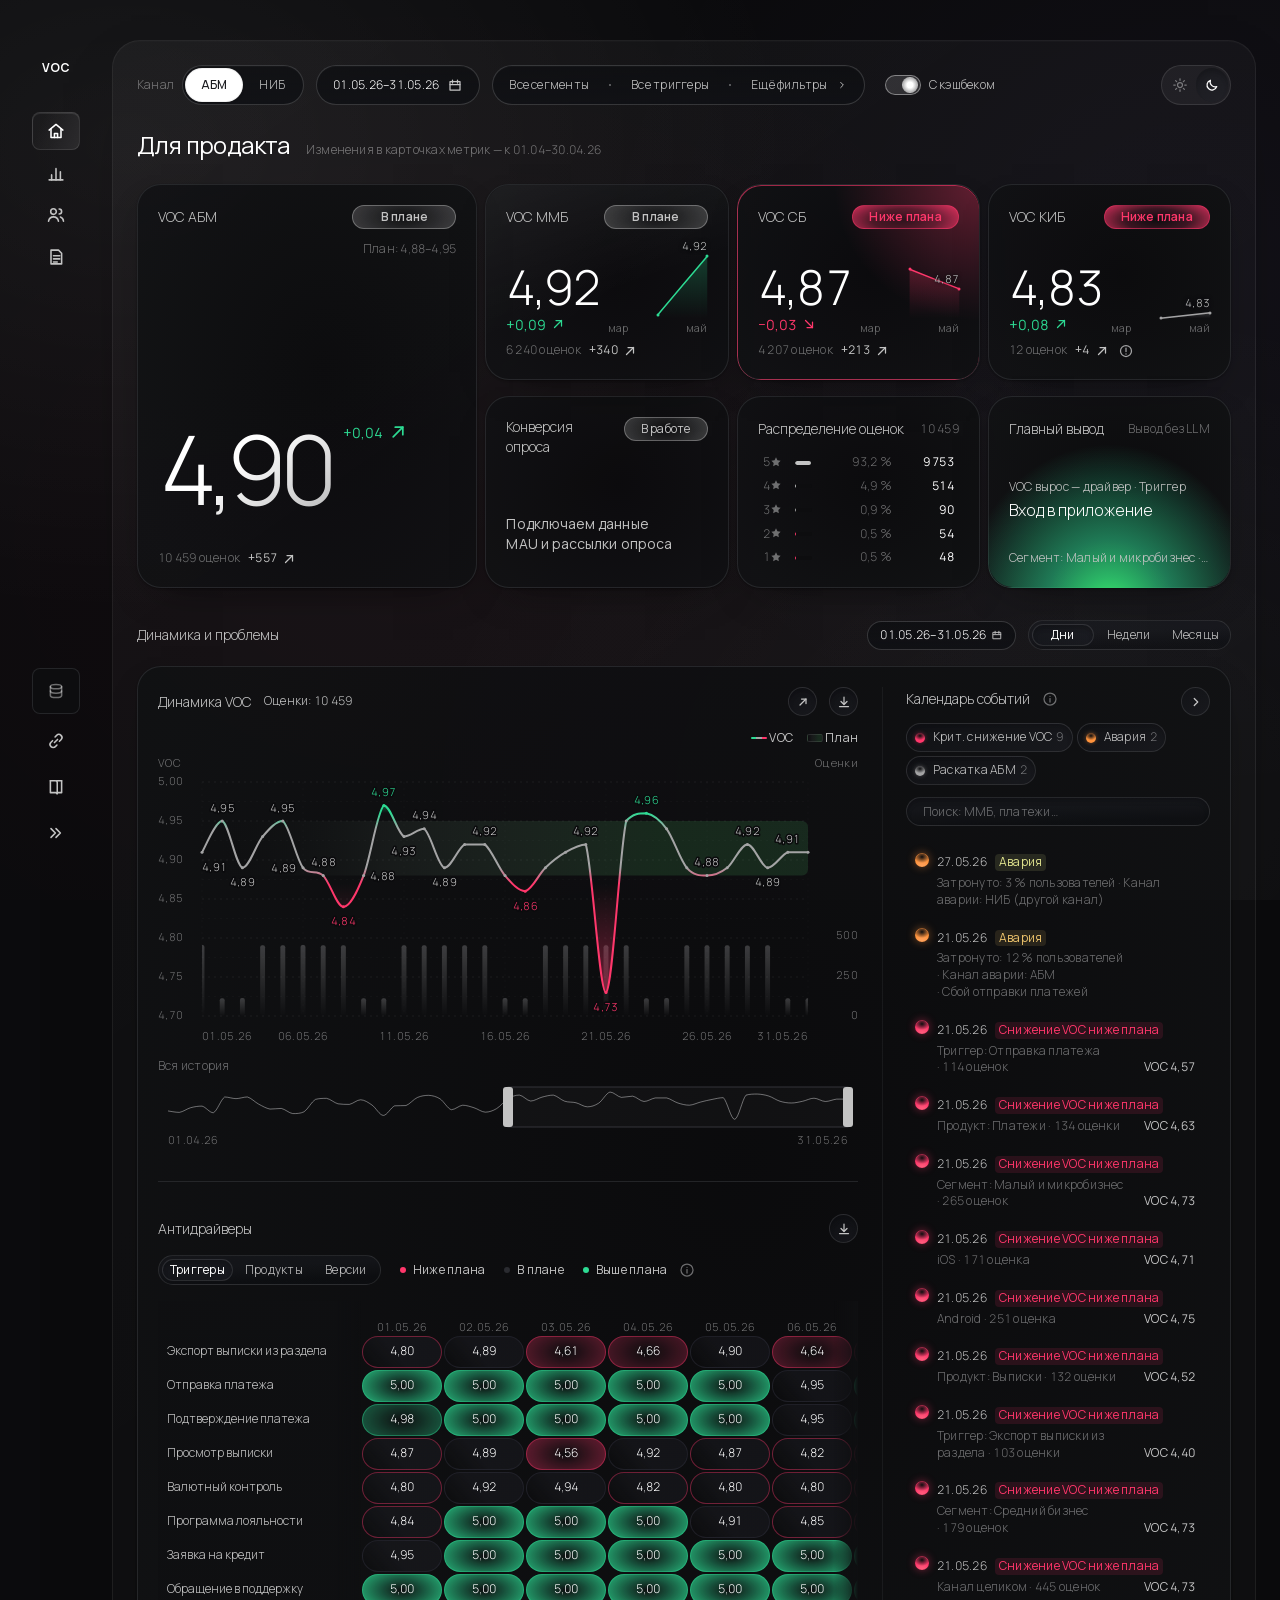
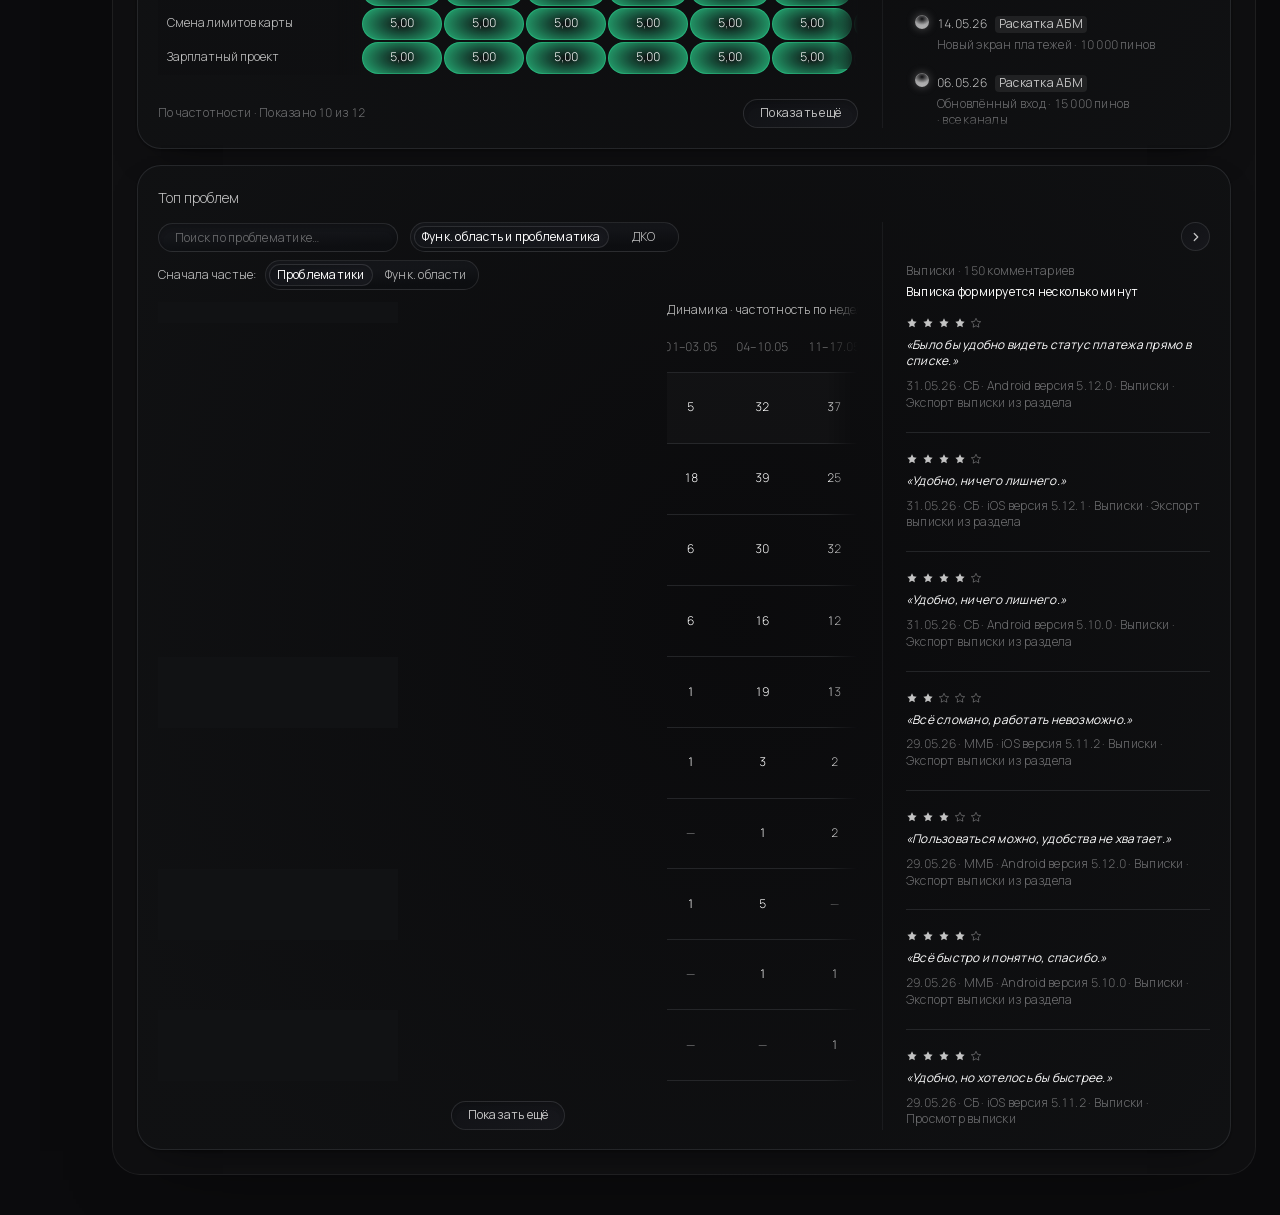
==== dashboard/index.html @ e56e45e5 "Веб-дашборд VOC B2B на синтетических данных: сборка из main 4844edf (1.4.22), версии в URL модулей C" ====
<!doctype html>
<html lang="ru">
<head>
<meta charset="utf-8">
<script type="importmap">{"imports":{"./js/blocks/antidrivers.js":"./js/blocks/antidrivers.js?v=2e8c96574b","./js/blocks/call-stats.js":"./js/blocks/call-stats.js?v=5bbb02a6e6","./js/blocks/conclusion.js":"./js/blocks/conclusion.js?v=4f535c7946","./js/blocks/conversion.js":"./js/blocks/conversion.js?v=cd82f26755","./js/blocks/digest.js":"./js/blocks/digest.js?v=d623b806f8","./js/blocks/distribution.js":"./js/blocks/distribution.js?v=c670fdef54","./js/blocks/dynamics.js":"./js/blocks/dynamics.js?v=3b5c630d41","./js/blocks/emotions.js":"./js/blocks/emotions.js?v=facdf7b89f","./js/blocks/insights.js":"./js/blocks/insights.js?v=93f0800b7d","./js/blocks/metric-card.js":"./js/blocks/metric-card.js?v=881ce0cc8e","./js/blocks/plan-days.js":"./js/blocks/plan-days.js?v=527ebc2d10","./js/blocks/tally.js":"./js/blocks/tally.js?v=abcfe7a68b","./js/blocks/verbatim-cards.js":"./js/blocks/verbatim-cards.js?v=4f8772aaf6","./js/blocks/verbatim-table.js":"./js/blocks/verbatim-table.js?v=463bae4d49","./js/blocks/voc-channel.js":"./js/blocks/voc-channel.js?v=41d41c9c02","./js/blocks/voc-segment.js":"./js/blocks/voc-segment.js?v=411c9666bd","./js/boot.js":"./js/boot.js?v=a00a967e69","./js/components/badge.js":"./js/components/badge.js?v=d1ad9e7511","./js/components/chart-timeline.js":"./js/components/chart-timeline.js?v=8726f893f4","./js/components/chart-tooltip.js":"./js/components/chart-tooltip.js?v=3d55876114","./js/components/copy-button.js":"./js/components/copy-button.js?v=64014dbd6b","./js/components/delta.js":"./js/components/delta.js?v=2ec3403dbd","./js/components/detail-event-chip.js":"./js/components/detail-event-chip.js?v=fb641293a1","./js/components/driver-chip.js":"./js/components/driver-chip.js?v=0bf742186b","./js/components/empty-value.js":"./js/components/empty-value.js?v=81345415e8","./js/components/filter-popover.js":"./js/components/filter-popover.js?v=b3d8629276","./js/components/focus-chip.js":"./js/components/focus-chip.js?v=793202aca1","./js/components/h-scroll.js":"./js/components/h-scroll.js?v=5dd5fc105a","./js/components/heat-cell.js":"./js/components/heat-cell.js?v=4595dd8786","./js/components/hover-tooltip.js":"./js/components/hover-tooltip.js?v=82cfd952ab","./js/components/legend.js":"./js/components/legend.js?v=9207a5d634","./js/components/month-picker.js":"./js/components/month-picker.js?v=5563c352e9","./js/components/notice-bar.js":"./js/components/notice-bar.js?v=7fd1bdce82","./js/components/paging.js":"./js/components/paging.js?v=489a43fad9","./js/components/period-picker.js":"./js/components/period-picker.js?v=878e96edcd","./js/components/scale-tabs.js":"./js/components/scale-tabs.js?v=ca27288930","./js/components/search-field.js":"./js/components/search-field.js?v=95af8bac4a","./js/components/segmented.js":"./js/components/segmented.js?v=b0a6c9450d","./js/components/share-pie.js":"./js/components/share-pie.js?v=6068ed45ba","./js/components/side-toggle.js":"./js/components/side-toggle.js?v=7d51ea41fc","./js/components/sparkline.js":"./js/components/sparkline.js?v=46318515dc","./js/components/stage-observer.js":"./js/components/stage-observer.js?v=0dc4fc7a2c","./js/components/status-dot.js":"./js/components/status-dot.js?v=ec49e54396","./js/components/status-panel.js":"./js/components/status-panel.js?v=5786a67d90","./js/components/tag.js":"./js/components/tag.js?v=40e2c52f3a","./js/components/trigger-choices.js":"./js/components/trigger-choices.js?v=a7c39ec478","./js/components/value-delta.js":"./js/components/value-delta.js?v=38beb351fa","./js/core/analytical-causes.js":"./js/core/analytical-causes.js?v=6af40456af","./js/core/annotations.js":"./js/core/annotations.js?v=79cf65c75e","./js/core/anomalies.js":"./js/core/anomalies.js?v=dcd432c1ff","./js/core/antidrivers.js":"./js/core/antidrivers.js?v=0febc19e36","./js/core/breakdown.js":"./js/core/breakdown.js?v=89d612f00c","./js/core/calendar-analysis.js":"./js/core/calendar-analysis.js?v=be241b74b9","./js/core/calendar.js":"./js/core/calendar.js?v=f79b5bf039","./js/core/call-stats.js":"./js/core/call-stats.js?v=1b7b0fbe4f","./js/core/cashback.js":"./js/core/cashback.js?v=b01f9f4861","./js/core/chart-geometry.js":"./js/core/chart-geometry.js?v=634e2aff50","./js/core/conclusion-payload.js":"./js/core/conclusion-payload.js?v=9baac6a601","./js/core/conclusion-pool.js":"./js/core/conclusion-pool.js?v=b9a645f6ee","./js/core/conclusions.js":"./js/core/conclusions.js?v=3387ca3748","./js/core/conversion.js":"./js/core/conversion.js?v=fcc5b99341","./js/core/critical-drop.js":"./js/core/critical-drop.js?v=b40199aca9","./js/core/data-loss.js":"./js/core/data-loss.js?v=d16e295b7c","./js/core/dates.js":"./js/core/dates.js?v=1a16315c43","./js/core/digest.js":"./js/core/digest.js?v=8aaf9e3e4c","./js/core/dimensions.js":"./js/core/dimensions.js?v=56468d22e2","./js/core/distribution.js":"./js/core/distribution.js?v=761535ea06","./js/core/export.js":"./js/core/export.js?v=9d417f981c","./js/core/forecast.js":"./js/core/forecast.js?v=05428c2de4","./js/core/format.js":"./js/core/format.js?v=4550b14e98","./js/core/heat-scale.js":"./js/core/heat-scale.js?v=b29b6f9476","./js/core/impact.js":"./js/core/impact.js?v=cd010089bb","./js/core/incident-events.js":"./js/core/incident-events.js?v=1b35727647","./js/core/insights.js":"./js/core/insights.js?v=97ce5ea265","./js/core/labels.js":"./js/core/labels.js?v=d99cb23114","./js/core/methodology.js":"./js/core/methodology.js?v=37ace787e8","./js/core/metrics.js":"./js/core/metrics.js?v=4c73911208","./js/core/period.js":"./js/core/period.js?v=6d58c531bd","./js/core/plan.js":"./js/core/plan.js?v=6f2a627f8d","./js/core/recent.js":"./js/core/recent.js?v=1eabe96836","./js/core/rest-days.js":"./js/core/rest-days.js?v=1d23f58cac","./js/core/round.js":"./js/core/round.js?v=884114321f","./js/core/segment-trend.js":"./js/core/segment-trend.js?v=1530f4f623","./js/core/sufficiency.js":"./js/core/sufficiency.js?v=70aeab6d08","./js/core/timeseries.js":"./js/core/timeseries.js?v=5694f6e500","./js/core/verbatim.js":"./js/core/verbatim.js?v=8317f7eaf2","./js/core/xlsx.js":"./js/core/xlsx.js?v=1c0e1e7521","./js/io/desktop.js":"./js/io/desktop.js?v=3f473f97c6","./js/io/llm-conclusion.js":"./js/io/llm-conclusion.js?v=a592fd195e","./js/io/loader.js":"./js/io/loader.js?v=f037867ede","./js/main.js":"./js/main.js?v=0136ae743e","./js/shell/app-update.js":"./js/shell/app-update.js?v=1979612d8f","./js/shell/block.js":"./js/shell/block.js?v=828e4c8cae","./js/shell/data-import.js":"./js/shell/data-import.js?v=0283affc1b","./js/shell/feedback.js":"./js/shell/feedback.js?v=7dc2949c76","./js/shell/header-ambient.js":"./js/shell/header-ambient.js?v=c829f53b05","./js/shell/header.js":"./js/shell/header.js?v=2194bd4a27","./js/shell/inputs.js":"./js/shell/inputs.js?v=7a510cd0f7","./js/shell/nav-motion.js":"./js/shell/nav-motion.js?v=fe9453a0ef","./js/shell/side-nav.js":"./js/shell/side-nav.js?v=93f5985b13","./js/shell/theme.js":"./js/shell/theme.js?v=ddcf591254","./js/state/chart-selection.js":"./js/state/chart-selection.js?v=c026766b87","./js/state/controls.js":"./js/state/controls.js?v=942339e636","./js/state/detail-event.js":"./js/state/detail-event.js?v=51f7dc30cf","./js/state/driver-pick.js":"./js/state/driver-pick.js?v=6dc648d2a4","./js/state/event-analysis.js":"./js/state/event-analysis.js?v=7089eac2eb","./js/state/focus.js":"./js/state/focus.js?v=6476a082be","./js/state/group-step.js":"./js/state/group-step.js?v=2e0ebe0372","./js/state/resolve-state.js":"./js/state/resolve-state.js?v=63b0ae07e9","./js/state/selection.js":"./js/state/selection.js?v=d0fcfe3a3c","./js/state/url-state.js":"./js/state/url-state.js?v=d14a6dced8","./js/ui/dom.js":"./js/ui/dom.js?v=f33af24811","./js/ui/download.js":"./js/ui/download.js?v=dee7f41e87","./js/ui/icons.js":"./js/ui/icons.js?v=8d3e725540","./js/ui/motion.js":"./js/ui/motion.js?v=6001d92c45","./js/ui/page-height.js":"./js/ui/page-height.js?v=aa014b9ec2","./js/ui/popover.js":"./js/ui/popover.js?v=50ae0c595d"}}</script>
<meta name="viewport" content="width=device-width, initial-scale=1">
<title>Дашборд VOC для PO B2B</title>
<!-- J-69: тема — до первой отрисовки, иначе светлая страница мигает тёмной; ключ — THEME_KEY в js/shell/theme.js -->
<script>try { if (localStorage.getItem('voc.theme') === 'light') document.documentElement.dataset.theme = 'light'; } catch (error) { /* без хранилища — тёмная */ }</script>
<!-- J-115, J-124: боковое меню по умолчанию свёрнуто — до первой отрисовки, иначе страница прыгнет; развёрнутое помнит NAV_KEY в js/shell/side-nav.js -->
<script>try { if (localStorage.getItem('voc.nav') !== 'expanded') document.documentElement.dataset.nav = 'collapsed'; } catch (error) { document.documentElement.dataset.nav = 'collapsed'; }</script>
<script type="module" src="js/boot.js?v=a00a967e69" async></script>
<link rel="preload" href="fonts/manrope-latin.woff2" as="font" type="font/woff2" crossorigin>
<link rel="preload" href="fonts/manrope-cyrillic.woff2" as="font" type="font/woff2" crossorigin>
<link rel="stylesheet" href="css/tokens.css?v=b1aa82cb5a">
<link rel="stylesheet" href="css/shell.css?v=ce7ff93e5a">
<link rel="stylesheet" href="css/components/segmented.css?v=dc4181500f">
<link rel="stylesheet" href="css/components/indicators.css?v=f11265251a">
<link rel="stylesheet" href="css/components/legend.css?v=0d91766909">
<link rel="stylesheet" href="css/components/sparkline.css?v=f63634a35a">
<link rel="stylesheet" href="css/components/share-pie.css?v=82e1083004">
<link rel="stylesheet" href="css/components/focus-chip.css?v=4b0924bc93">
<link rel="stylesheet" href="css/components/trigger-choices.css?v=2332026458">
<link rel="stylesheet" href="css/components/copy-button.css?v=b9b5c7dad9">
<link rel="stylesheet" href="css/components/side-toggle.css?v=18383e11a8">
<link rel="stylesheet" href="css/components/paging.css?v=e472458f3e">
<link rel="stylesheet" href="css/components/search-field.css?v=17b3f57fc0">
<link rel="stylesheet" href="css/components/hover-row.css?v=b1a3c4c413">
<link rel="stylesheet" href="css/components/notice-bar.css?v=9a31a3fa9e">
<link rel="stylesheet" href="css/components/hover-tooltip.css?v=1bc6813de9">
<link rel="stylesheet" href="css/components/chart-tooltip.css?v=1ddd7dde62">
<link rel="stylesheet" href="css/components/chart-timeline.css?v=54247949eb">
<link rel="stylesheet" href="css/components/heat-cell.css?v=35babb9523">
<link rel="stylesheet" href="css/blocks/metrics.css?v=8b4d0c6521">
<link rel="stylesheet" href="css/blocks/distribution.css?v=5d078fbb83">
<link rel="stylesheet" href="css/blocks/conclusion.css?v=87454c1c58">
<link rel="stylesheet" href="css/blocks/dynamics.css?v=48ad8794d4">
<link rel="stylesheet" href="css/blocks/antidrivers.css?v=30ea123c9d">
<link rel="stylesheet" href="css/blocks/insights.css?v=cc72209dad">
<link rel="stylesheet" href="css/blocks/verbatim.css?v=f80118e03f">
<link rel="stylesheet" href="css/blocks/digest.css?v=5954420e57">
<link rel="stylesheet" href="css/blocks/call-stats.css?v=6faeaf2c89">
<link rel="stylesheet" href="css/blocks/emotions.css?v=43d3a75a92">
<!-- modulepreload: node tools/module_preload.mjs --write -->
<link rel="modulepreload" href="js/blocks/antidrivers.js?v=2e8c96574b">
<link rel="modulepreload" href="js/blocks/call-stats.js?v=5bbb02a6e6">
<link rel="modulepreload" href="js/blocks/conclusion.js?v=4f535c7946">
<link rel="modulepreload" href="js/blocks/conversion.js?v=cd82f26755">
<link rel="modulepreload" href="js/blocks/digest.js?v=d623b806f8">
<link rel="modulepreload" href="js/blocks/distribution.js?v=c670fdef54">
<link rel="modulepreload" href="js/blocks/dynamics.js?v=3b5c630d41">
<link rel="modulepreload" href="js/blocks/emotions.js?v=facdf7b89f">
<link rel="modulepreload" href="js/blocks/insights.js?v=93f0800b7d">
<link rel="modulepreload" href="js/blocks/metric-card.js?v=881ce0cc8e">
<link rel="modulepreload" href="js/blocks/plan-days.js?v=527ebc2d10">
<link rel="modulepreload" href="js/blocks/verbatim-cards.js?v=4f8772aaf6">
<link rel="modulepreload" href="js/blocks/verbatim-table.js?v=463bae4d49">
<link rel="modulepreload" href="js/blocks/voc-channel.js?v=41d41c9c02">
<link rel="modulepreload" href="js/blocks/voc-segment.js?v=411c9666bd">
<link rel="modulepreload" href="js/components/badge.js?v=d1ad9e7511">
<link rel="modulepreload" href="js/components/chart-timeline.js?v=8726f893f4">
<link rel="modulepreload" href="js/components/chart-tooltip.js?v=3d55876114">
<link rel="modulepreload" href="js/components/copy-button.js?v=64014dbd6b">
<link rel="modulepreload" href="js/components/delta.js?v=2ec3403dbd">
<link rel="modulepreload" href="js/components/detail-event-chip.js?v=fb641293a1">
<link rel="modulepreload" href="js/components/driver-chip.js?v=0bf742186b">
<link rel="modulepreload" href="js/components/empty-value.js?v=81345415e8">
<link rel="modulepreload" href="js/components/filter-popover.js?v=b3d8629276">
<link rel="modulepreload" href="js/components/focus-chip.js?v=793202aca1">
<link rel="modulepreload" href="js/components/h-scroll.js?v=5dd5fc105a">
<link rel="modulepreload" href="js/components/heat-cell.js?v=4595dd8786">
<link rel="modulepreload" href="js/components/hover-tooltip.js?v=82cfd952ab">
<link rel="modulepreload" href="js/components/legend.js?v=9207a5d634">
<link rel="modulepreload" href="js/components/month-picker.js?v=5563c352e9">
<link rel="modulepreload" href="js/components/notice-bar.js?v=7fd1bdce82">
<link rel="modulepreload" href="js/components/paging.js?v=489a43fad9">
<link rel="modulepreload" href="js/components/period-picker.js?v=878e96edcd">
<link rel="modulepreload" href="js/components/scale-tabs.js?v=ca27288930">
<link rel="modulepreload" href="js/components/search-field.js?v=95af8bac4a">
<link rel="modulepreload" href="js/components/segmented.js?v=b0a6c9450d">
<link rel="modulepreload" href="js/components/share-pie.js?v=6068ed45ba">
<link rel="modulepreload" href="js/components/side-toggle.js?v=7d51ea41fc">
<link rel="modulepreload" href="js/components/sparkline.js?v=46318515dc">
<link rel="modulepreload" href="js/components/stage-observer.js?v=0dc4fc7a2c">
<link rel="modulepreload" href="js/components/status-dot.js?v=ec49e54396">
<link rel="modulepreload" href="js/components/status-panel.js?v=5786a67d90">
<link rel="modulepreload" href="js/components/tag.js?v=40e2c52f3a">
<link rel="modulepreload" href="js/components/trigger-choices.js?v=a7c39ec478">
<link rel="modulepreload" href="js/components/value-delta.js?v=38beb351fa">
<link rel="modulepreload" href="js/core/analytical-causes.js?v=6af40456af">
<link rel="modulepreload" href="js/core/annotations.js?v=79cf65c75e">
<link rel="modulepreload" href="js/core/anomalies.js?v=dcd432c1ff">
<link rel="modulepreload" href="js/core/antidrivers.js?v=0febc19e36">
<link rel="modulepreload" href="js/core/breakdown.js?v=89d612f00c">
<link rel="modulepreload" href="js/core/calendar-analysis.js?v=be241b74b9">
<link rel="modulepreload" href="js/core/calendar.js?v=f79b5bf039">
<link rel="modulepreload" href="js/core/call-stats.js?v=1b7b0fbe4f">
<link rel="modulepreload" href="js/core/cashback.js?v=b01f9f4861">
<link rel="modulepreload" href="js/core/chart-geometry.js?v=634e2aff50">
<link rel="modulepreload" href="js/core/conclusion-payload.js?v=9baac6a601">
<link rel="modulepreload" href="js/core/conclusion-pool.js?v=b9a645f6ee">
<link rel="modulepreload" href="js/core/conclusions.js?v=3387ca3748">
<link rel="modulepreload" href="js/core/conversion.js?v=fcc5b99341">
<link rel="modulepreload" href="js/core/critical-drop.js?v=b40199aca9">
<link rel="modulepreload" href="js/core/data-loss.js?v=d16e295b7c">
<link rel="modulepreload" href="js/core/dates.js?v=1a16315c43">
<link rel="modulepreload" href="js/core/digest.js?v=8aaf9e3e4c">
<link rel="modulepreload" href="js/core/dimensions.js?v=56468d22e2">
<link rel="modulepreload" href="js/core/distribution.js?v=761535ea06">
<link rel="modulepreload" href="js/core/export.js?v=9d417f981c">
<link rel="modulepreload" href="js/core/forecast.js?v=05428c2de4">
<link rel="modulepreload" href="js/core/format.js?v=4550b14e98">
<link rel="modulepreload" href="js/core/heat-scale.js?v=b29b6f9476">
<link rel="modulepreload" href="js/core/impact.js?v=cd010089bb">
<link rel="modulepreload" href="js/core/incident-events.js?v=1b35727647">
<link rel="modulepreload" href="js/core/insights.js?v=97ce5ea265">
<link rel="modulepreload" href="js/core/labels.js?v=d99cb23114">
<link rel="modulepreload" href="js/core/methodology.js?v=37ace787e8">
<link rel="modulepreload" href="js/core/metrics.js?v=4c73911208">
<link rel="modulepreload" href="js/core/period.js?v=6d58c531bd">
<link rel="modulepreload" href="js/core/plan.js?v=6f2a627f8d">
<link rel="modulepreload" href="js/core/recent.js?v=1eabe96836">
<link rel="modulepreload" href="js/core/rest-days.js?v=1d23f58cac">
<link rel="modulepreload" href="js/core/round.js?v=884114321f">
<link rel="modulepreload" href="js/core/segment-trend.js?v=1530f4f623">
<link rel="modulepreload" href="js/core/sufficiency.js?v=70aeab6d08">
<link rel="modulepreload" href="js/core/timeseries.js?v=5694f6e500">
<link rel="modulepreload" href="js/core/verbatim.js?v=8317f7eaf2">
<link rel="modulepreload" href="js/core/xlsx.js?v=1c0e1e7521">
<link rel="modulepreload" href="js/io/desktop.js?v=3f473f97c6">
<link rel="modulepreload" href="js/io/llm-conclusion.js?v=a592fd195e">
<link rel="modulepreload" href="js/io/loader.js?v=f037867ede">
<link rel="modulepreload" href="js/shell/app-update.js?v=1979612d8f">
<link rel="modulepreload" href="js/shell/block.js?v=828e4c8cae">
<link rel="modulepreload" href="js/shell/data-import.js?v=0283affc1b">
<link rel="modulepreload" href="js/shell/feedback.js?v=7dc2949c76">
<link rel="modulepreload" href="js/shell/header-ambient.js?v=c829f53b05">
<link rel="modulepreload" href="js/shell/header.js?v=2194bd4a27">
<link rel="modulepreload" href="js/shell/inputs.js?v=7a510cd0f7">
<link rel="modulepreload" href="js/shell/nav-motion.js?v=fe9453a0ef">
<link rel="modulepreload" href="js/shell/side-nav.js?v=93f5985b13">
<link rel="modulepreload" href="js/shell/theme.js?v=ddcf591254">
<link rel="modulepreload" href="js/state/chart-selection.js?v=c026766b87">
<link rel="modulepreload" href="js/state/controls.js?v=942339e636">
<link rel="modulepreload" href="js/state/detail-event.js?v=51f7dc30cf">
<link rel="modulepreload" href="js/state/driver-pick.js?v=6dc648d2a4">
<link rel="modulepreload" href="js/state/event-analysis.js?v=7089eac2eb">
<link rel="modulepreload" href="js/state/focus.js?v=6476a082be">
<link rel="modulepreload" href="js/state/group-step.js?v=2e0ebe0372">
<link rel="modulepreload" href="js/state/resolve-state.js?v=63b0ae07e9">
<link rel="modulepreload" href="js/state/selection.js?v=d0fcfe3a3c">
<link rel="modulepreload" href="js/state/url-state.js?v=d14a6dced8">
<link rel="modulepreload" href="js/ui/dom.js?v=f33af24811">
<link rel="modulepreload" href="js/ui/download.js?v=dee7f41e87">
<link rel="modulepreload" href="js/ui/icons.js?v=8d3e725540">
<link rel="modulepreload" href="js/ui/motion.js?v=6001d92c45">
<link rel="modulepreload" href="js/ui/page-height.js?v=aa014b9ec2">
<link rel="modulepreload" href="js/ui/popover.js?v=50ae0c595d">
<!-- /modulepreload -->
</head>
<body>
  <div class="app">
  <!-- J-115: боковое меню — страницы дашборда, данные выгрузки и методика; сворачивается до иконок -->
  <nav class="side-nav" id="side-nav" aria-label="Разделы дашборда"></nav>
  <!-- Рабочая область: панель с шапкой и страницей; верх панели — на уровне верха меню -->
  <main class="workspace">
  <div class="page dashboard-surface">
    <div id="header"></div>
    <!-- J-?: строка заголовка страницы и базы дельт — не закреплена, уходит вверх вместе со страницей -->
    <div class="page-meta" id="page-meta" hidden></div>

    <!-- J-151: страницы дашборда — пункты меню; видна одна, main.js скрывает остальные и не считает их блоки -->
    <div class="page-view" id="page-voc" data-page="voc">
    <!-- J-189: шапка — сетка метрик: VOC канала слева на две строки, справа сегменты, под ними дни плана, распределение и вывод -->
    <div class="metrics-grid" id="metrics"></div>

    <!-- J-40, J-357: группа аналитики — строка-заголовок с общим периодом над карточками; main.js оборачивает слот -->
    <div class="group-slot" id="analysis">
      <!-- J-?: «Динамика и события» и «Антидрайверы» — снова одна карточка: слева график и под ним антидрайверы,
           справа календарь событий на всю их высоту (раскладка J-49); «Топ проблем» — отдельной карточкой -->
      <section class="card group-card" aria-label="Динамика, события и антидрайверы">
      <div class="group-row">
        <div class="column group-stack">
          <div class="column" id="main"></div>
          <div class="column group-section" id="drivers"></div>
        </div>
        <div class="column column--bounded" id="rail-main"></div>
      </div>
      </section>
      <div class="column" id="problems"></div>
    </div>

    <!-- Неделя 16–22.11: таблица прямой речи — внизу «Для аналитика», после «Топ проблем»; на главной колонка скрыта
         (data-mode="analyst"). Отдельной страницы «Обратная связь» (J-151) больше нет -->
    <div class="column" id="full" data-mode="analyst" hidden></div>

    </div>

    <!-- J-151, J-154: «VOC-дайджест» — строки одной высоты: итог месяца; три сегмента; антидрайверы ДКО на всю ширину;
         стабильность и детализация рядом (треть и две трети) -->
    <div class="page-view digest" id="page-digest" data-page="digest" hidden>
      <div class="digest__top" id="digest-top"></div>
      <div class="digest__segments" id="digest-segments"></div>
      <div class="digest__dko" id="digest-dko"></div>
      <div class="digest__pair" id="digest-side"></div>
    </div>

    <!-- J-151: «VOC ролей» — страница в работе -->
    <div class="page-view" id="page-roles" data-page="roles" hidden>
      <div class="column" id="roles"></div>
    </div>
  </div>
  </main>
  </div>

  <script type="module" src="js/main.js?v=0136ae743e"></script>
</body>
</html>
---- dashboard/css/tokens.css ----
/*
  Токены дашборда. Единственный файл, где цвет задаётся литералом:
  остальные стили обязаны обращаться через var().

  Палитра — docs/design-spec.md §5, шкала отступов — V-02, гарнитура — D-30,
  роли текста — D-48, контраст — D-28 (проверяется страницей site/dev/contrast.html).
*/

@font-face {
  font-family: "Manrope";
  src: url("../fonts/manrope-latin.woff2") format("woff2");
  font-weight: 300 700;
  font-display: swap;
  unicode-range: U+0000-00FF, U+0131, U+0152-0153, U+02BB-02BC, U+02C6, U+02DA, U+02DC, U+0304, U+0308, U+0329, U+2000-206F, U+20AC, U+2122, U+2191, U+2193, U+2212, U+2215, U+FEFF, U+FFFD;
}

@font-face {
  font-family: "Manrope";
  src: url("../fonts/manrope-cyrillic.woff2") format("woff2");
  font-weight: 300 700;
  font-display: swap;
  unicode-range: U+0301, U+0400-045F, U+0490-0491, U+04B0-04B1, U+2116;
}

/*
  J-52: Styrene, как в макете (V-33): A LC — крупные числа, B LC — заголовки. Шрифт коммерческий, репозиторий
  публичный: файлов в нём нет, начертания берутся из установленных на компьютере (local()).
  Где Styrene не установлен (и в Safari, который не отдаёт странице пользовательские шрифты), —
  Manrope, как раньше
*/
@font-face {
  font-family: "Styrene Numbers";
  src: local("Styrene A LC Light"), local("StyreneALC-Light");
  font-weight: 300;
}

/* Числа карточек метрик — на шаг плотнее Light (по обратной связи): Styrene A Regular; где его нет — Manrope 400 */
@font-face {
  font-family: "Styrene Numbers";
  src: local("Styrene A LC Regular"), local("StyreneALC-Regular");
  font-weight: 400;
}

@font-face {
  font-family: "Styrene Headings";
  src: local("Styrene B LC Light"), local("StyreneBLC-Light");
  font-weight: 300;
}

/* J-170, J-171: заголовок страницы (VOC ролей) — Styrene B Regular, плотнее Light; где его нет — Manrope 400 */
@font-face {
  font-family: "Styrene Headings";
  src: local("Styrene B LC Regular"), local("StyreneBLC-Regular");
  font-weight: 400;
}

/* J-?: заголовок страницы по редизайну — Medium 500; где его нет — Manrope 500 */
@font-face {
  font-family: "Styrene Headings";
  src: local("Styrene B LC Medium"), local("StyreneBLC-Medium");
  font-weight: 500;
}

/* Ширина Manrope и Arial на тексте дашборда совпадает: запасной гарнитуре нужны только вертикальные метрики */
@font-face {
  font-family: "Manrope Fallback";
  src: local("Arial"), local("ArialMT");
  ascent-override: 106.6%;
  descent-override: 30%;
  line-gap-override: 0%;
}

:root {
  /* Поверхности */
  --color-bg: #0B0B0D;
  --color-surface: #111214;
  --color-surface-sunken: #0D0D0F;
  --color-border: #232427;
  --color-border-strong: #34353A;

  /* Текст */
  /* Три уровня текста (R-36): основной, обычный и второстепенный — белый 40 % (R-37) */
  --color-text-strong: #FFFFFF;
  --color-text-secondary: #C3C3C3;
  /* J-?: длинные списки (названия антидрайверов, проблематик) в тёмной теме — слегка приглушённый основной; чисто белый —
     только выбранная или акцентная строка. В светлой — основной цвет текста */
  --color-text-list: var(--color-text-secondary);
  --color-text-tertiary: rgba(255, 255, 255, 0.4);

  /* Акценты */
  --color-positive: #2DDA93;
  --color-positive-fill: #29C083;
  --color-negative: #FF376B;
  /*
    Полоса вклада триггера в изменение VOC (дайджест): вклад — изменение VOC, его цвет несёт смысл (правка пользователя
    17.11 — «раньше столбики были красные и зелёные»). Основание → кончик; в тёмной — от прозрачного к тону, как до редизайна
  */
  --contribution-up-base: transparent;
  --contribution-up-tip: var(--color-positive);
  --contribution-down-base: transparent;
  --contribution-down-tip: var(--color-negative);
  /*
    J-70: цвет текста тона — дельты, теги, бейджи, ошибки. В тёмной теме совпадает с тоном;
    в светлой тон — чистый цвет заливок и свечения, а текст того же оттенка темнее для AA (D-28)
  */
  --color-positive-ink: var(--color-positive);
  --color-negative-ink: var(--color-negative);
  --color-neutral: #A4A4A5;
  /* Цвета типов событий календаря (R-43, R-51): оранжевый — снижение VOC и рост жалоб, жёлтый — спад числа оценок, фиолетовый — раскатка */
  --color-orange: #FF8A3D;
  --color-yellow: #F2C94C;
  --color-purple: #B18CFF;
  /* «Конверсия опроса»: поток — одним холодным оттенком, не красным и не зелёным (заняты смыслом); ядро и луч — светлые */
  --funnel-stream: #8C9BC8;
  --funnel-core: #F4F6FB;
  --funnel-beam: #FFFFFF;
  /* Серый луч воронки по макету «Конверсии опроса» (Figma 5366:8608): светлая середина к серому краю; в тёмной — те же ступени светлым по тёмному */
  --funnel-gray-mid: rgba(255, 255, 255, 0.07);
  --funnel-gray-edge: rgba(255, 255, 255, 0.2);
  /* Палитра календаря J-20: мятный, жёлтый и оранжевый тегов и точек ленты */
  --calendar-mint: #85E294;
  --calendar-yellow: #DBED99;
  --calendar-orange: #FF933C;
  --calendar-mint-ink: var(--calendar-mint);
  --calendar-orange-ink: var(--calendar-orange);
  --calendar-accident-amber: #E07800;

  /*
    J-125: переключатель чёрно-белый, без фиолетового тона J-122: включённая ручка — цвет основного текста темы
    (в тёмной белая, в светлой почти чёрная) с мягким краем, дорожка — лёгкая заливка тем же цветом. Токены ссылаются
    на цвета темы, поэтому одни на обе темы
  */
  --toggle-tone: var(--color-text-strong);
  --toggle-tone-edge: color-mix(in srgb, var(--color-text-strong) var(--tone-rim), transparent);
  --toggle-rim: transparent;
  --toggle-glow: transparent;
  --toggle-track-on: color-mix(in srgb, var(--color-text-strong) var(--tone-tint), transparent);
  --toggle-track-border: color-mix(in srgb, var(--color-text-strong) var(--tone-rim), transparent);
  --toggle-ring: transparent;
  --toggle-knob-off: linear-gradient(180deg, #3A3B41, #26272C);

  /* Текст на акцентной заливке: белое на #FF376B даёт 3.49:1 и AA не проходит */
  --color-on-accent: #0B0B0D;

  /* «В плане» — серая нейтральная ячейка макета (R-16): отличима от ячейки без подсветки */
  --color-heat-neutral: #2A2B30;

  /*
    Коридор плана — везде зелёный градиент (неделя 16–22.11, решение пользователя): прозрачный слева, насыщеннее к
    текущей точке справа, как у линий дайджеста. Один источник: график VOC главной, ключ легенды «План», мини-линии.
    --color-plan-band — насыщенный конец полосы (стоп SVG-градиента), --plan-band-gradient — тот же градиент для CSS-фона
  */
  /*
    J-?: один коридор везде — по редизайну (Figma, плитки ролей): прозрачный → #C3F3CD к 30 % → #57D270 с 75 %.
    В тёмной теме пара слабее (α 0,05 / 0,14), в светлой — α 0,2 / 0,2. Блоки (роли, мини-линии) ссылаются на эти токены
  */
  --color-plan-band-mid: rgba(195, 243, 205, 0.05);
  --color-plan-band: rgba(87, 210, 112, 0.14);
  --plan-band-gradient: linear-gradient(90deg, transparent, var(--color-plan-band-mid) 30%, var(--color-plan-band) 75%);

  /* Шкала отступов: только кратное 4 (V-02) */
  --space-1: 4px;
  --space-2: 8px;
  --space-3: 12px;
  --space-4: 16px;
  --space-5: 20px;
  --space-6: 24px;
  --space-8: 32px;
  --space-10: 40px;

  /* Зазор между карточками — 8, как у дизайнера (правка пользователя 13.11, было 16): карточки на панели рабочей области
     читаются одной сеткой. Между плитками внутри карточки — тот же шаг */
  --gap-section: var(--space-2);
  --gap-tile: var(--space-2);
  /*
    Неделя 16–22.11, по обратной связи: на «Главной» и «Для аналитика» больше воздуха по вертикали — на экран входит
    меньше, строки блоков не слипаются. Пересматривает 8 px между строками (J-242); между карточками в одной строке —
    по-прежнему --gap-section. --gap-stack — между группами страницы (шапка метрик, аналитика, таблица; J-?: было 24),
    --gap-row — между строками карточек внутри сетки метрик
  */
  --gap-stack: var(--space-8);
  --gap-row: var(--space-4);
  /* J-?: шапка страницы — фильтры → заголовок и заголовок → первый ряд карточек, на всех страницах одинаково
     (по правке «по вертикали слиплось»: было 12 и 8) */
  --gap-page-head: var(--space-6);
  /* J-?: между карточками внутри группы и от строки-заголовка группы до них; зоны не переопределяют (было 32 — секции одной карточки) */
  --gap-group: var(--space-4);
  /* Поле карточки — одно на все карточки */
  --card-padding: var(--space-5);

  /* Сетка. Рейл одной ширины во всех строках (V-01) */
  --content-max: 1400px;
  --content-min: 1200px;
  --page-gutter: var(--space-6);
  --rail-width: 344px;
  /* J-115: боковое меню — развёрнутое с подписями и свёрнутое до иконок */
  --nav-width: 232px;
  --nav-width-collapsed: 64px;
  /* Меню — своя панель: поле внутри и зазор до страницы шире зазора карточек, чтобы меню не сливалось с фильтрами */
  --nav-padding: var(--space-2);
  --nav-gap: var(--space-6);
  --icon-size-nav: 20px;
  /* Иконка пункта стоит в одной точке в обоих состояниях меню: поле пункта центрирует её в свёрнутом */
  --nav-item-inset: calc((var(--nav-width-collapsed) - 2 * var(--nav-padding) - 4 * var(--hairline) - var(--icon-size-nav)) / 2);

  /* Типографика: роль — начертание, размер и интерлиньяж вместе (C-01, D-48); мельче 12 px только оси (V-33) */
  --font-sans: "Manrope", "Manrope Fallback", system-ui, -apple-system, "Segoe UI", Roboto, Arial, sans-serif;
  /* J-52: крупные числа — Styrene A, заголовки — Styrene B, текст, календарь и комментарии — Manrope */
  --font-numbers: "Styrene Numbers", var(--font-sans);
  --font-headings: "Styrene Headings", var(--font-sans);

  /* Неделя 16–22.11, по обратной связи «числа жирнее»: все роли значений — одно начертание Regular 400 (было Light 300;
     value и value-lg перевела «Шапка», #171) — уже подключённое начертание Styrene A, без новых */
  /*
    J-?: роли Styrene тоже по правилу «тёмная тема на шаг тоньше»: заголовок блока 300 / 400, заголовок страницы
    400 / 500, причина вывода 300 / 400, крупные числа 300 / 400 (тёмная / светлая; числа — решение пользователя 17.11)
  */
  --weight-numbers: 300;
  --weight-title: 300;
  --weight-page-title: 400;
  --weight-cause: 300;
  --type-display: var(--weight-numbers) 96px/1 var(--font-numbers);
  /* Крупное значение карточки канала: до 96 px, пока справа помещается дельта (68 px с зазором); 100cqi — ширина карточки, «4,90» с запасом — 2,03 кегля */
  --type-display-fit: var(--weight-numbers) clamp(56px, calc((100cqi - 68px) / 2.03), 96px)/1 var(--font-numbers);
  --type-value: var(--weight-numbers) 48px/1 var(--font-numbers);
  /* J-165: VOC карточки роли — между значением карточки (48) и итогом дайджеста (96) */
  --type-value-lg: var(--weight-numbers) 72px/1 var(--font-numbers);
  --type-value-sm: var(--weight-numbers) 28px/1.1 var(--font-numbers);
  --type-title: var(--weight-title) 14px/1.4 var(--font-headings);
  /* J-168: заголовок страницы в карточке-шапке (VOC ролей) — крупнее заголовка блока */
  /* J-?: по редизайну — Medium 500, 24/31,2 (Figma 5362:768) */
  --type-page-title: var(--weight-page-title) 24px/1.3 var(--font-headings);
  /* Причина главного вывода: обычная причина («Отправка рублевого платежа юридическому лицу») — в две строки на 1440 (≈235 px текста; в 18 px — три строки, в 24 px — четыре) */
  --type-cause: var(--weight-cause) 16px/1.3 var(--font-headings);
  /*
    J-?: начертания Manrope — по ролям, а не по блокам: текст, акцент, логотип. Светлый текст на тёмном читается
    жирнее, поэтому тёмная тема на шаг тоньше светлой: текст 300 / 400, акцент 400 / 500; логотип 700 в обеих.
    Роли ссылаются на эти токены; в стилях блоков начертание не пишется (docs/ui-system.md, «Начертания»)
  */
  --weight-text: 300;
  --weight-accent: 400;
  --weight-logo: 700;
  /* J-?: 600 — дельты у крупных чисел и плашки «Ниже плана» (14 px SemiBold при светлых цветах макета). Одинаков в обеих
     темах: «тёмная на шаг тоньше» на него не распространяется — он компенсирует низкий контраст светлых тонов */
  --weight-strong: 600;
  /* Акцент на инвертированной плашке (выбранный канал: в тёмной теме — тёмный текст на белом, в светлой — белый на тёмном)
     берёт начертание другой темы: то же правило «светлый на тёмном читается жирнее», только полярность плашки обратная */
  --weight-accent-inverse: 500;
  --type-text: var(--weight-text) 14px/1.4 var(--font-sans);
  --type-text-strong: var(--weight-accent) 14px/1.4 var(--font-sans);
  --type-caption: var(--weight-text) 12px/1.4 var(--font-sans);
  --type-caption-strong: var(--weight-accent) 12px/1.4 var(--font-sans);
  --type-text-bold: var(--weight-strong) 14px/1.4 var(--font-sans);
  --type-caption-bold: var(--weight-strong) 12px/1.4 var(--font-sans);
  /* Дельта VOC у крупного числа (правка пользователя 17.11): в тёмной — акцент темы, тоньше; в светлой — SemiBold (ниже) */
  --type-delta-strong: var(--weight-accent) 14px/1.4 var(--font-sans);
  --type-quote: italic var(--weight-accent) 12px/1.4 var(--font-sans);
  --type-axis: var(--weight-text) 11px/1.2 var(--font-sans);
  /* Значения «Конверсии опроса» — текстом: луч несёт форму, числа не спорят с ним (200 из набора убран) */
  --type-funnel-value: var(--weight-text) 18px/1 var(--font-sans);
  --type-logo: var(--weight-logo) 12px/1.4 var(--font-sans);
  --type-caption-inverse: var(--weight-accent-inverse) 12px/1.4 var(--font-sans);
  /* Число горячей пилюли «Топ проблем»: в тёмной теме — акцент роли, в светлой — strong (макет 5366:8325) */
  --type-pill-hot: var(--weight-accent) 12px/1.4 var(--font-sans);
  /*
    Название проблемы в таблице плитки «VOC ролей»: в тёмной — текст (правка пользователя к 1.4.20: акцент читался
    жирно), в светлой — акцент, Medium макета; светлую пользователь просил не трогать
  */
  --type-role-problem: var(--weight-text) 12px/1.4 var(--font-sans);

  /*
    Трекинг — у каждой роли свой, в em, по кеглю (docs/visual-style.md, «Трекинг»): чем крупнее, тем плотнее,
    мелкое — свободнее. Шкала монотонна: 96 → 11 px — от −0,083em до +0,03em. Крупные числа Styrene Light
    калиброваны по макету (−8 px при 96 — это −0,083em); заголовки Styrene на 14 px — 0, чуть плотнее Manrope.
    Правило рядом с ролью: `font: var(--type-x)` + `letter-spacing: var(--tracking-x)` (test/tracking.test.js)
  */
  --tracking-display: -0.083em;
  /* --type-display-fit: число ужимается целиком, при 56–96 px — та же доля кегля */
  --tracking-display-fit: -0.083em;
  /* J-?: VOC 72 px по редизайну плотнее: −5 px при 72 (Figma 5362:790) */
  --tracking-value-lg: -0.069em;
  --tracking-value: -0.042em;
  --tracking-value-sm: -0.035em;
  /* J-?: заголовок страницы (24) — заметно плотнее по правке «межбуквенное очень большое» (было −0,01em); значения 28 px сдвинуты вместе с ним — шкала монотонна */
  --tracking-page-title: -0.025em;
  --tracking-funnel-value: 0em;
  --tracking-cause: 0em;
  /* J-59: заголовки блоков без разрядки — +0,02em читалась как широкий набор */
  --tracking-title: 0em;
  --tracking-text: 0.005em;
  --tracking-text-strong: 0.005em;
  --tracking-text-bold: 0.005em;
  --tracking-delta-strong: 0.005em;
  /* 12 px без разрядки читается сжатым */
  --tracking-caption: 0.02em;
  --tracking-caption-strong: 0.02em;
  --tracking-logo: 0.02em;
  --tracking-caption-bold: 0.02em;
  --tracking-caption-inverse: 0.02em;
  --tracking-quote: 0.02em;
  --tracking-pill-hot: 0.02em;
  --tracking-role-problem: 0.02em;
  --tracking-axis: 0.03em;
  /* Подпись только из цифр и дат в тесном месте (концы линии сегмента) — без разрядки: у цифр свой шаг */
  --tracking-numeric: 0em;
  /* Подписи капсом — не роль по кеглю: капс слипается, разрядка больше любой строчной */
  --tracking-caps: 0.06em;

  /* Поверхность карточки и её шапки — wireframe (V-32, Figma 3204:2724, 3204:2866) */
  --color-card-border: rgba(61, 63, 67, 0.5);
  /* Карточка — радиальный градиент макета от тёмного центра (J-15, Figma 3204:2724), полупрозрачный над подсветкой (R-50) */
  --card-gradient-shape: ellipse 62% 72% at 55% 46%;
  /* J-?: толщина рамки карточки — токеном: в светлой теме по редизайну 1 px, в тёмной — прежняя волосяная (макет 5362:3908) */
  --card-border-width: var(--hairline);
  /* Внутреннее свечение подложки — только в светлой теме (Figma 5362:778) */
  --card-glow: inset 0 0 0 transparent;
  --card-fill-opacity: 88%;
  --card-fill: radial-gradient(var(--card-gradient-shape), color-mix(in srgb, var(--color-bg) var(--card-fill-opacity), transparent), color-mix(in srgb, var(--color-surface) var(--card-fill-opacity), transparent));
  --card-surface: var(--card-fill);
  --card-surface-solid: radial-gradient(var(--card-gradient-shape), var(--color-bg), var(--color-surface));
  --card-edge: inset 0 1px 0 rgba(255, 255, 255, 0.06);

  /* Два уровня высоты (R-50, J-08): 1 — карточка без кромки (J-15), 2 — стекло окон с кромкой и тенью глубже */
  --shadow-contact: 0 1px 2px rgba(0, 0, 0, 0.32);
  --card-shadow: var(--shadow-contact), 0 16px 40px -24px rgba(0, 0, 0, 0.72);
  --card-shadow-hover: var(--shadow-contact), 0 20px 44px -24px rgba(0, 0, 0, 0.84);
  /* J-42: наведённая кликабельная карточка заметно светлее — рамка и лёгкий подсвет; выбранная остаётся тёмной с яркой рамкой */
  --card-hover-edge: rgba(255, 255, 255, 0.24);
  --card-hover-wash: linear-gradient(rgba(255, 255, 255, 0.045), rgba(255, 255, 255, 0.045));

  /* Подсветка страницы: мягкие пятна тонов дашборда, под стеклом карточек они дают глубину, а не цвет */
  --page-ambient:
    radial-gradient(960px 680px at 10% 16%, rgba(255, 255, 255, 0.055), transparent 70%),
    radial-gradient(880px 760px at 94% 30%, rgba(177, 140, 255, 0.045), transparent 70%),
    radial-gradient(1040px 800px at 32% 60%, rgba(255, 55, 107, 0.03), transparent 70%),
    radial-gradient(960px 720px at 84% 88%, rgba(255, 255, 255, 0.035), transparent 70%);

  /*
    Жидкое стекло всплывающих окон (R-50): тёмная заливка, умеренное размытие и насыщение фона,
    светлая кромка, блик сверху и тень уровня 2. J-14: прозрачная заливка 62%; brightness в .glass сохраняет контраст над светлым фоном.
    Неделя 16–22.11: заливка плотная (92%) — окно и подсказка не просвечивают цветом карточек под ними: с J-290 свечение
    статусных карточек ярче, и при 62% под окном проступали пятна и градиент. Размытие и кромка остались
  */
  --glass-tint: #15171C;
  --glass-opacity: 92%;
  --glass-fill: color-mix(in srgb, var(--glass-tint) var(--glass-opacity), transparent);
  /* Без backdrop-filter и при prefers-reduced-transparency — тот же тон, каким стекло выглядит над карточкой */
  --glass-fill-solid: color-mix(in srgb, var(--glass-tint) var(--glass-opacity), var(--color-surface));
  /* Размытие умеренное (J-08): фон под окном читается формой, а не мутным пятном */
  --glass-blur: blur(12px) saturate(140%);
  --glass-edge: rgba(255, 255, 255, 0.1);
  /* Кнопки и поля внутри стекла — светлее стекла, а не провалы в нём */
  --glass-control: rgba(255, 255, 255, 0.05);
  --glass-highlight: inset 0 1px 0 rgba(255, 255, 255, 0.12);
  --glass-sheen: linear-gradient(180deg, rgba(255, 255, 255, 0.06), rgba(255, 255, 255, 0.015) 32%, rgba(255, 255, 255, 0) 64%);

  /* Кнопки, чипы и выбранный таб — тёмная подложка макета с тенью внутрь (J-15, Figma 2601:766, 3204:3034) */
  --control-raised: linear-gradient(149deg, rgba(20, 22, 27, 0.5), rgba(32, 33, 40, 0.5));
  --control-raised-hover: linear-gradient(149deg, rgba(255, 255, 255, 0.07), rgba(255, 255, 255, 0.035));
  --control-raised-edge: var(--shadow-inset);
  /*
    Наведённая и выбранная строка — едва светлее карточки, состояние несёт рамка строки: светлее подложка
    опустила бы красный тег на подложке тона ниже AA (D-28)
  */
  --row-hover-strength: 2%;
  --row-selected-strength: 2.5%;
  --row-hover: color-mix(in srgb, var(--color-text-strong) var(--row-hover-strength), transparent);
  --row-selected: color-mix(in srgb, var(--color-text-strong) var(--row-selected-strength), transparent);
  /* Шапка при скролле — стекло тона страницы: на месте она не выделяется полосой, а нижний край растворяется */
  /* Шапка непрозрачна (аудит 13.11): с 90 % при прокрутке текст карточек просвечивал сквозь строку фильтров */
  --header-opacity: 100%;
  /* Прилипшая шапка — тон панели рабочей области, под которой она лежит */
  --header-fill: color-mix(in srgb, var(--workspace-solid) var(--header-opacity), transparent);
  /* Растворяется только нижнее поле шапки: строка под фильтрами остаётся на плотном стекле */
  --header-pad: var(--space-3);
  --header-fade: linear-gradient(to bottom, #000 calc(100% - var(--header-pad)), transparent);
  /* Горизонтальная прокрутка (h-scroll.js): затухает край, за которым ещё есть содержимое */
  --h-scroll-fade: var(--space-8);
  --h-scroll-mask-start: linear-gradient(to right, transparent, #000 var(--h-scroll-fade));
  --h-scroll-mask-end: linear-gradient(to left, transparent, #000 var(--h-scroll-fade));
  --h-scroll-mask-both: linear-gradient(to right, transparent, #000 var(--h-scroll-fade), #000 calc(100% - var(--h-scroll-fade)), transparent);
  --glass-shadow: var(--glass-highlight), var(--shadow-contact), 0 8px 24px -8px rgba(0, 0, 0, 0.48), 0 24px 56px -16px rgba(0, 0, 0, 0.56);
  --color-control-border: rgba(255, 255, 255, 0.1);
  --ai-badge-surface: radial-gradient(circle at 42% 46%, rgba(157, 157, 182, 0.16), rgba(20, 22, 27, 0) 70%);
  --shadow-inset: inset 0 4px 4px rgba(0, 0, 0, 0.16);
  --hairline: 0.5px;

  /* Движение подтверждает действие, смысла не несёт (D-56) */
  --motion-fast: 160ms;
  --motion-base: 220ms;
  --ease-standard: cubic-bezier(0.2, 0, 0, 1);
  --action-width: 48px;
  --icon-size: 16px;
  --icon-size-lg: 22px;
  --value-gradient: linear-gradient(142.86deg, var(--color-text-strong) 43.37%, transparent 230.47%);
  --icon-size-sm: 12px;
  /* Галочка отмеченного checkbox: чёрная на белом; цвет штриха держать равным --color-on-accent — в data URI переменная не работает */
  --icon-check: url("data:image/svg+xml,%3Csvg xmlns='http://www.w3.org/2000/svg' viewBox='0 0 12 12'%3E%3Cpath d='M2.5 6.2 5 8.6 9.5 3.6' fill='none' stroke='%230B0B0D' stroke-width='1.6' stroke-linecap='round' stroke-linejoin='round'/%3E%3C/svg%3E");

  /* Сегментный переключатель (C-03, Figma 3204:2881, 3204:2686) */
  --control-surface: linear-gradient(178deg, rgba(26, 28, 34, 0.5) 37%, rgba(13, 15, 19, 0.5) 80%);
  --tab-active-surface: var(--control-raised);
  /* Рамка выбора почти заполняет переключатель: узкий зазор у края, таб не уже макетного */
  --tab-height: 24px;
  --tab-min-width: 64px;
  --segmented-inset: 2px;
  --tab-height-lg: 40px;
  /* Высота контролов: одна внутри карточек — как у сегментного переключателя, одна у управления всей страницей в шапке */
  --control-height: calc(var(--tab-height) + 2 * var(--segmented-inset) + 2 * var(--hairline));
  --control-height-lg: var(--tab-height-lg);
  /* Переключатель «С кэшбеком» — вторичный фильтр: заметно ниже строки фильтров, не крупнее её контролов */
  --switch-width: 36px;
  --switch-height: 20px;
  --switch-knob: 16px;
  --switch-inset: 2px;

  /* Рабочая область (макет дизайнера 11.11): шапка и содержимое — на одной панели, над ней строка действий */
  --workspace-pad: var(--space-6);
  --workspace-radius: calc(var(--radius-card) + var(--space-1));
  /* Панель не светлее карточек на ней (правка пользователя 13.11): с 6,5 % белого (≈ #1B1B1D) карточки ролей и
     дайджеста читались темнее подложки; 2 % ≈ #101012 — на уровне поверхности карточек */
  --workspace-fill: rgba(255, 255, 255, 0.02);
  /* Плотный тон панели — тот же цвет, что полупрозрачная заливка поверх тона страницы: для прилипшей шапки и запасного вида */
  --workspace-solid: #101012;
  --workspace-edge: rgba(255, 255, 255, 0.06);
  --workspace-highlight: rgba(255, 255, 255, 0.015);
  --workspace-shadow: rgba(0, 0, 0, 0.6);
  /* Управление в шапке — канал, период, фильтры — одной высоты и на одной поверхности */
  --header-control-height: var(--control-height-lg);
  --filter-surface: linear-gradient(180deg, rgba(13, 14, 17, 0.74), rgba(16, 17, 21, 0.88));
  --filter-edge: rgba(255, 255, 255, 0.16);
  --filter-highlight: rgba(255, 255, 255, 0.025);
  /* Выбранный канал — светлая плашка с тёмным текстом, на 3 px от краёв дорожки: дорожка 2 px + рамка 1 px */
  --channel-track-inset: 2px;
  --channel-tab-height: calc(var(--header-control-height) - 2 * var(--channel-track-inset) - 2 * var(--divider-width));
  --channel-selected: #FFFFFF;
  --channel-selected-text: #17181C;
  --channel-selected-edge: rgba(0, 0, 0, 0.06);
  --channel-selected-shadow: rgba(0, 0, 0, 0.12);
  /* Пункт меню на фоне страницы (макет дизайнера 11.11): текущий — мягкий блик слева направо и тонкая рамка */
  --nav-selected: linear-gradient(112deg, rgba(255, 255, 255, 0.025) 20%, rgba(255, 255, 255, 0.09));
  --nav-selected-edge: rgba(255, 255, 255, 0.12);
  --nav-selected-highlight: rgba(255, 255, 255, 0.09);
  --filter-surface-solid: #0F1013;

  /* Индикаторы, легенда и sparkline (C-04, C-05): доли цвета тона и размеры из макета */
  --tone-tint: 12%;
  --tone-wash: 6%;
  --tone-rim: 40%;
  --tone-ring-end: 8%;
  --tone-glow: 40%;
  /* Край бейджа отклонения плана — по макету редизайна (5362:3962): 0 → 20 % → 80 % тона */
  --badge-heat-edge: 80%;
  /* Заливка бейджа отклонения от центра к краю (макет 5362:3962): тёмная — пустая середина, свечение у края */
  --badge-heat-center: 0%;
  --badge-heat-mid: 20%;
  /* Без своего цвета текста бейджа отклонения (`--badge-heat-ink` не задан) — цвет тона */
  --badge-heat-ink: initial;
  /* Форма свечения бейджа: в тёмной — по силе отклонения (`--pill-rx/ry`), в светлой — фиксированная из макета */
  --badge-heat-rx: 62%;
  --badge-heat-ry: 104%;
  /* Центр свечения бейджа отклонения — ниже середины (макет 5362:3962: 52 / 15,4 в пилюле 104 × 24) */
  --badge-heat-at: 50% 64%;
  /*
    Дельта VOC карточек метрик (редизайн): 14 px SemiBold; цвет — тон (в тёмной совпадает с макетом). Отрицательная —
    общий ink: после #F15D8F в светлой ink совпал с цветом макета, своего токена не нужно
  */
  --color-delta-positive: var(--color-positive);
  /* J-348: полоса зон накала — ступени тона негатива от нейтрального (0) к полному (3) и приглушение невыбранных зон */
  --heat-zone-tone-0: 0%;
  --heat-zone-tone-1: 34%;
  --heat-zone-tone-2: 67%;
  --heat-zone-tone-3: 100%;
  --heat-zone-muted-opacity: 0.45;
  /* J-348: плитки-сводки над «Топ проблем» — нейтральный приглушённый тон столбиков и воронки (кольцо эмоций — токены --plan-days-*) */
  --tile-fill: var(--color-border-strong);
  /*
    Горячая пилюля шага «Топ проблем» — ступени, поправленные в макете светлой темы (5366:8325) руками, по силе:
    5 — мягкая: светлое ядро 60 %, тёмное число; 4 — светлое ядро, середина ядро+тон 55 %, белое число; 3–1 — тон в
    центре 50 / 80 / 100 %. К краю у всех — 9 % тона. Эллипс заливки: 50 × 52 px на 64 × 32 (78 % × 163 %), у мягких —
    37 × 38 px (58 % × 120 %). Включатель --pill-hot-on: 0 — тёмная тема, её макет 5362:3817 совпадает с прежней пилюлей
  */
  --pill-hot-on: 0;
  --pill-hot-rx: 78%;
  --pill-hot-ry: 163%;
  --pill-hot-soft-rx: 58%;
  --pill-hot-soft-ry: 120%;
  --pill-hot-edge: 9%;
  --pill-hot-mid: 55%;
  --pill-hot-mid-stop: 50%;
  --pill-hot-soft-core: 60%;
  --pill-hot-center-1: 100%;
  --pill-hot-center-2: 80%;
  --pill-hot-center-3: 50%;
  --pill-hot-core: #F5739F;
  /*
    J-89: угол карточки сегмента у кольца светится тоном плана — доли тона, а не новые цвета; сильное отклонение плотнее.
    Плотность выше прежних 22/40 %: статус читается с первого взгляда, текст на свечении читается
  */
  --plan-glow-shape: ellipse 60% 70% at 100% 0;
  /*
    «Главный вывод» — свечение куполом из-под нижней кромки (макет редизайна 5362:4101): центр под карточкой посередине,
    ширина 62 %, высота 89 %; стопы 0 → 22 → 44 % → прозрачный. Рост — цвета макета (`--summary-glow-positive-*`),
    снижение и без изменений — тот же ход своим тоном: 76 % и 52 % тона (`--summary-glow-mid`, `--summary-glow-soft`)
  */
  --summary-glow-shape: ellipse 62% 89% at 50% 114%;
  --summary-glow-positive-core: #3CF96C;
  --summary-glow-positive-mid: rgba(52, 233, 128, 0.76);
  --summary-glow-positive-soft: rgba(45, 218, 147, 0.52);
  --summary-glow-mid: 76%;
  --summary-glow-soft: 52%;
  --summary-glow-blend: transparent;
  --plan-glow-rim-shape: ellipse 60% 80% at 100% 0;
  --plan-glow-soft: 34%;
  --plan-glow-strong: 52%;
  --plan-glow-rim-soft: 60%;
  --plan-glow-rim-strong: 90%;
  /* J-101: наведённая цветная карточка — тот же тон плотнее и шире, а не белая рамка */
  --plan-glow-hover: 56%;
  --plan-glow-rim-hover: 100%;
  --plan-glow-shape-hover: ellipse 90% 110% at 100% 0;
  /* В плане — нейтральная стеклянная текстура: мягкий светлый градиент поверх поверхности (белый 5 %, не цвет тона) */
  --plan-wash-neutral: linear-gradient(160deg, rgba(255, 255, 255, 0.05), transparent 55%);
  /* Pill тона (J-15, Figma 3204:2734): прозрачный центр, тон к краю; радиусы — доли ширины и высоты, градиент — в indicators.css */
  --tone-pill-rx: 87%;
  --tone-pill-ry: 181%;
  /* Нейтральная ячейка heatmap макета: едва заметный тон по диагонали (Figma 2601:551) */
  --heat-cell-rim: rgba(49, 49, 61, 0.5);
  --heat-cell-surface: linear-gradient(251deg, rgba(49, 49, 61, 0.2) 58%, rgba(49, 49, 61, 0));
  /*
    Ячейка карты антидрайверов по макету пользователя (Figma 5362:3817): подложка «в плане» и «только рамка» —
    229,28° со стопами 56,66 / 91,60 % в макете, нормализовано к 229° и 57 / 92 %
  */
  --heatmap-cell-surface: linear-gradient(229deg, rgba(49, 49, 61, 0.2) 57%, rgba(49, 49, 61, 0) 92%);
  /*
    Заливка от центра — только светлая карта (antidrivers.css); здесь те же значения, светлая их не меняет.
    «Ниже плана»: розовое ядро, непрозрачность растёт с силой от 60 до 80 % (antidrivers.css), к краю 9 % тона;
    горячая — тон 80 %. «Выше плана», горячая — салатовое ядро #45CE65 → #6DD77C → #95DF93 → прозрачный #99F198
  */
  --heatmap-bad-core: #F5739F;
  --heatmap-bad-share-min: 60%;
  --heatmap-bad-share-max: 80%;
  --heatmap-bad-edge: 9%;
  --heatmap-bad-shape: ellipse 58% 120% at 50% 50%;
  --heatmap-hot-shape: ellipse 73% 152% at 50% 50%;
  --heatmap-good-hot: #45CE65;
  --heatmap-good-soft: #95DF93;
  --heatmap-good-shape: ellipse 84% 92% at 50% 50%;
  --heatmap-good-mid: 70%;
  --heatmap-good-mid-stop: 44%;
  /* Рамка карточки прямой речи тише общей кромки тона: пять карточек подряд не сливаются в красную полосу */
  --verbatim-rim: 28%;
  /* J-73: основа плитки «Топ проблем» под заливкой тона; в светлой теме — белая, без серой подложки */
  --problem-card-surface: var(--color-surface-sunken);
  --badge-min-width: 104px;
  --plan-days-ring: 124px;
  /* J-106: каждая дуга кольца от насыщенного начала к почти прозрачному концу */
  --plan-days-ring-inner: 90%;
  --plan-days-below-start: var(--color-negative);
  --plan-days-below-end: color-mix(in srgb, var(--color-negative) var(--tone-ring-end), transparent);
  --plan-days-above-start: var(--color-positive);
  --plan-days-above-end: color-mix(in srgb, var(--color-positive) var(--tone-ring-end), transparent);
  --plan-days-in-start: var(--color-neutral);
  --plan-days-in-end: color-mix(in srgb, var(--color-neutral) var(--tone-ring-end), transparent);
  --plan-days-in-mark: color-mix(in srgb, var(--color-neutral) var(--tone-rim), transparent);
  /* Сжатый фильтр шапки не уже кода сегмента с крестиком: многоточие получают длинные значения */
  --filter-min-width: 72px;
  --filter-dot-size: 2px;
  --status-dot-size: 10px;
  --status-dot-size-sm: 6px;
  /* Точка мини-тренда карточек метрик — 3 px, как на всех графиках (`--chart-dot`, решение пользователя); 6 px
     (`--chart-dot-active`) — только у наведённой или выбранной точки */
  --sparkline-dot-sm: var(--chart-dot, 3px);
  --legend-marker-size: 20px;
  --sparkline-width: 91px;
  --sparkline-height: 28px;
  --sparkline-stroke: 1.5px;
  --sparkline-fill-opacity: 0.24;

  /* Радиусы */
  /* Скругление карточки — 24 (правка пользователя 13.11, было 20); панель рабочей области на шаг больше — вложенное меньше */
  --radius-card: 24px;
  --radius-problem-card: 12px;
  /* Строки, подложки, поля внутри карточки и окна — один уровень вложенности, один радиус (J-63: было 10) */
  --radius-control: 8px;
  /* Окно и подсказка скруглены меньше карточки и больше контролов внутри: радиусы вложенных слоёв убывают */
  --radius-popover: 16px;
  --radius-tooltip: 12px;
  --radius-action: 8px;
  --radius-tag: 4px;
  /* Коридор плана — скруглённая полоса: на графике 6, в мини-линиях меньше — 4, ключ легенды — 2 */
  --radius-plan-band: 6px;
  --radius-plan-band-line: 4px;
  --radius-plan-band-key: 2px;
  --radius-pill: 999px;
  /* J-167: портрет роли уходит в прозрачность к левому нижнему углу, как на макете заказчика */
  --portrait-fade: linear-gradient(to top right, transparent 8%, #000 62%);
  /* Неделя 16–22.11: край прокручиваемого списка гаснет, а не режет строку ровной кромкой */
  --scroll-edge-fade: linear-gradient(to bottom, transparent, #000 var(--space-2), #000 calc(100% - var(--space-2)), transparent);
  --scrollbar-size: 6px;

  /* График VOC — замеры Figma node 3204:2865 */
  /* Неделя 16–22.11: область графика выше на 18 % (168 → 198), блок растёт на 30 */
  /* Правка пользователя к 1.4.20: ещё выше — 288 (область 198 → 234) */
  --chart-plot-height: 288px;
  --chart-tooltip-max: 220px;
  /*
    Неделя 16–22.11 (макет пользователя): точка графика — 3×3 px, общий токен графиков страницы (динамика, мини-тренды
    шапки, роли, дайджест). Выбранная и наведённая — чуть крупнее; свечения у линий и точек нет
  */
  --chart-dot: 3px;
  --chart-dot-active: 6px;
  /* J-46: выбранная точка крупнее обычной — выбор виден без поиска (радиус — половина --chart-dot-active) */
  --chart-point-selected-radius: calc(var(--chart-dot-active) / 2);
  /* Полоса выбранного дня ярче выбранной строки: на графике её ищут издалека, под линией и столбиками */
  --chart-selected-strength: 8%;
  --chart-selected-fill: color-mix(in srgb, var(--color-text-strong) var(--chart-selected-strength), transparent);
  --chart-fill-opacity: 0.4;
  --chart-volume-opacity: 0.32;
  --chart-voc-overlay-opacity: 0.5;
  --chart-damage-opacity: 0.8;
  --chart-previous-opacity: 0.72;
  --chart-grid-minor-opacity: 0.4;
  /* Сетка — сплошная тонкая линия: пунктир остаётся за перекрестьем, прошлым периодом и пропуском (J-08) */
  --chart-grid: rgba(255, 255, 255, 0.055);
  /* Терминальный вид графика (R-50): заливка под линией гаснет к оси, цветная линия светится своим тоном */
  --chart-depth-opacity: 0.12;
  --chart-glow-radius: 4px;
  /* Свечение линии слабее свечения индикаторов: шире и тише, линия не расплывается */
  --chart-glow-strength: 28%;
  --chart-pill-date: var(--color-text-secondary);
  /*
    J-71, J-72: линия VOC в коридоре плана и её точки. Тон линии плавно переходит в зелёный и красный (J-15):
    средне-серый в таком переходе даёт мутный оливковый, поэтому в светлой теме линия светло-серая —
    в смеси с тоном получается мятный и розовый
  */
  --chart-line-neutral: var(--color-neutral);
  --heatmap-row-title-width: 200px;
  /* J-68: стык подписей с плитками и правый край — затуханием; пределы ширины колонки — в antidrivers.js */
  --heatmap-fade: 24px;
  --heatmap-cell-width: 80px;
  /* J-71: пустая плитка heatmap (интервал без оценок) */
  --heat-cell-empty: var(--color-surface-sunken);
  /* Липкие подписи строк — тон левой части градиента карточки (J-15): плоский --color-surface читался бы полосой */
  --heatmap-sticky-share: 60%;
  --heatmap-sticky-fill: color-mix(in srgb, var(--color-surface) var(--heatmap-sticky-share), var(--color-bg));
  --verbatim-card-height: 141px;
  /* J-128: список групп слева от таблицы топа проблем */
  /* J-128: закреплённая колонка названия в плоской таблице — уже: рядом список групп и лента */
  --problem-name-flat: 240px;
  /* J-130: поле поиска по проблематике над таблицей топа */
  --problem-search-width: 320px;
  /* J-145: колонки числа и доли в распределении оценок: «10 564» и «(93,3 %)» цифрами одной ширины */
  --distribution-count-width: 6ch;
  --distribution-percent-width: 8ch;
  /* J-120: красный сектора частой версии — цвет столбиков урона динамики (мини-график снят в J-128) */
  --mini-bars-fill: color-mix(in srgb, var(--color-negative) calc(var(--chart-damage-opacity) * 100%), transparent);
  --mini-bars-fill-positive: color-mix(in srgb, var(--color-positive) calc(var(--chart-damage-opacity) * 100%), transparent);
  /* J-120: доля сектором — размер строчного значка, остаток круга бледным нейтральным */
  --share-pie-size: 14px;
  --share-pie-track: color-mix(in srgb, var(--color-neutral) var(--tone-tint), transparent);

  /* Недоступный контрол — весь элемент тише, без своих цветов текста и фона (ui-system §4) */
  --disabled-opacity: 0.3;

  /* Прочее */
  --focus-ring: 2px;
  --divider-width: 1px;
  --label-halo: 3px;
  /* Ореол подписи экстремума на графике — цвет поверхности под графиком (J-69: в светлой теме карточка белая, а фон страницы серый) */
  --label-halo-color: var(--color-bg);

  /* J-69: тема страницы для нативных контролов (календарь даты, полосы прокрутки) и яркость фона под стеклом */
  --color-scheme: dark;
  --glass-backdrop-brightness: 55%;
}

/*
  J-69: светлая тема — второй режим тех же семантических токенов, как режимы переменных
  в Figma: блоки и компоненты не знают о теме, меняются только значения цветов, теней и
  подложек. Размеры, шрифты и доли тона общие. Контраст текста на #FFFFFF и #F3F4F6
  проверен по D-28 — и на подложках, где текст стоит на деле: выбранная карточка
  (#ECEEF1), тег (12 % тона), край бейджа (18 % тона). Текст тона и второстепенный —
  от 4,5 на любой из них; проверяет test/theme.test.js
*/
:root[data-theme='light'] {
  /* J-?: тёмный текст на светлом не утолщается — начертания на шаг плотнее тёмной темы */
  --weight-text: 400;
  --weight-accent: 500;
  --weight-numbers: 400;
  --weight-title: 400;
  --weight-page-title: 500;
  --weight-cause: 400;
  /* Цвета дельт макета светлее ink — только с 14 px SemiBold (исключение из AA, test/theme.test.js) */
  --type-delta-strong: var(--weight-strong) 14px/1.4 var(--font-sans);
  --weight-accent-inverse: 400;
  --color-scheme: light;
  /* Горячая пилюля шага «Топ проблем» — только в светлой теме, по её макету */
  --pill-hot-on: 1;
  --type-pill-hot: var(--weight-strong) 12px/1.4 var(--font-sans);
  --type-role-problem: var(--weight-accent) 12px/1.4 var(--font-sans);

  --workspace-fill: rgba(245, 246, 249, 0.97);
  --workspace-solid: #F3F4F6;
  --workspace-edge: rgba(255, 255, 255, 0.5);
  --workspace-highlight: rgba(255, 255, 255, 0.7);
  --workspace-shadow: rgba(17, 24, 39, 0.18);
  --filter-surface: linear-gradient(180deg, rgba(255, 255, 255, 0.95), rgba(248, 249, 251, 0.94));
  --filter-edge: rgba(22, 23, 26, 0.16);
  --filter-highlight: rgba(255, 255, 255, 0.8);
  --filter-surface-solid: #FFFFFF;
  /* Выбранный канал в светлой теме — тёмная плашка со светлым текстом: белая на почти белой дорожке не читалась */
  --channel-selected: #25262C;
  --channel-selected-text: #FFFFFF;
  --channel-selected-edge: rgba(0, 0, 0, 0.2);
  --channel-selected-shadow: rgba(17, 24, 39, 0.24);
  --nav-selected: linear-gradient(112deg, rgba(255, 255, 255, 0.6) 20%, rgba(255, 255, 255, 0.95));
  --nav-selected-edge: rgba(22, 23, 26, 0.1);
  --nav-selected-highlight: rgba(255, 255, 255, 0.9);

  --color-bg: #F3F4F6;
  --color-surface: #FFFFFF;
  --color-surface-sunken: #ECEEF1;
  --color-border: #E3E5E9;
  --color-border-strong: #CBCED5;

  --color-text-strong: #16171A;
  --color-text-secondary: #454850;
  --color-text-list: var(--color-text-strong);
  --color-text-tertiary: rgba(22, 23, 26, 0.63);

  /*
    J-70: чистые тона референса автора 03.11 — заливки, свечение, плитки heatmap, линии графика;
    мелкий текст — те же оттенки без серой примеси, темнее: #FF2468 и #00CC88 на белом дают 3,7 и 2,1
  */
  --color-positive: #00CC88;
  --color-positive-fill: #00CC88;
  --color-negative: #FF2468;
  --color-positive-ink: #00704B;
  /* J-?: решение пользователя 17.11 — красный текст тона светлой темы #F15D8F везде (было #C80045, AA); на белом 3,1 —
     ниже AA для 12 px, принято осознанно. Насыщенный красный заливок и акцентов — --color-negative #FF2468 */
  --color-negative-ink: #F15D8F;
  --color-neutral: #696C74;
  --color-orange: #A64808;
  --color-yellow: #8A6500;
  --color-purple: #6F45D6;
  --funnel-stream: #9E9BF2;
  /* Светлая тема: белый хвост на светлой карточке пропадал после «1–3» — ядро и луч лавандовые, луч темнее,
     с мягким ореолом потока; чёрного нет */
  --funnel-core: #8A85EC;
  --funnel-beam: #5F59D6;
  --funnel-gray-mid: #E6E6E9;
  --funnel-gray-edge: #B7B7B8;
  /* J-69, J-71: в светлой теме мятный и жёлтый плотнее, текст мятного и оранжевого — темнее; аварию сдвигает к янтарному */
  --calendar-mint: #2FBF71;
  --calendar-mint-ink: #00704B;
  --calendar-yellow: #F2A900;
  --calendar-orange-ink: #B84A00;
  --calendar-accident-amber: #E07800;

  /* J-122, J-125: в светлой теме выключенная ручка — белая; цвета включённой — общие токены от цвета текста темы */
  --toggle-knob-off: linear-gradient(180deg, #FFFFFF, #E9EBEF);

  /* Заливка выбранного — тёмная (текст основного цвета), текст и галочка на ней — белые */
  --color-on-accent: #FFFFFF;
  --icon-check: url("data:image/svg+xml,%3Csvg xmlns='http://www.w3.org/2000/svg' viewBox='0 0 12 12'%3E%3Cpath d='M2.5 6.2 5 8.6 9.5 3.6' fill='none' stroke='%23FFFFFF' stroke-width='1.6' stroke-linecap='round' stroke-linejoin='round'/%3E%3C/svg%3E");

  --color-heat-neutral: #EEF0F3;
  /* Коридор плана — пара светлой темы (J-?, Figma) */
  --color-plan-band-mid: rgba(195, 243, 205, 0.2);
  --color-plan-band: rgba(87, 210, 112, 0.2);

  /*
    J-?: подложка карточки — по редизайну 1 в 1 (Figma 5362:778, плитка роли): рамка 1 px белая, заливка — радиальный
    белый от прозрачного центра к краю (0,8), тень 0 14 18 rgba(51,51,89,.06), внутреннее свечение 8 px белого 32 %.
    Центр градиента макета 301,66 × 179,52 на плитке 623 × 393 и радиусы ≈364 × 213 нормализованы в проценты
  */
  --color-card-border: #FFFFFF;
  --card-border-width: 1px;
  --card-gradient-shape: ellipse 58% 54% at 48% 46%;
  --card-fill: radial-gradient(var(--card-gradient-shape), rgba(255, 255, 255, 0), rgba(255, 255, 255, 0.8));
  --card-surface-solid: radial-gradient(var(--card-gradient-shape), #FFFFFF, #FAFBFC);
  --card-edge: inset 0 1px 0 rgba(255, 255, 255, 0.9);

  --shadow-contact: 0 1px 2px rgba(17, 24, 39, 0.06);
  --card-glow: inset 0 0 8px rgba(255, 255, 255, 0.32);
  --card-shadow: var(--card-glow), 0 14px 18px rgba(51, 51, 89, 0.06);
  /* Наведение — та же тень на шаг глубже: макет состояние не задаёт */
  --card-shadow-hover: var(--card-glow), 0 18px 24px rgba(51, 51, 89, 0.1);
  --card-hover-edge: rgba(22, 23, 26, 0.22);
  --card-hover-wash: linear-gradient(rgba(22, 23, 26, 0.025), rgba(22, 23, 26, 0.025));

  --page-ambient:
    radial-gradient(960px 680px at 10% 16%, rgba(255, 255, 255, 0.9), transparent 70%),
    radial-gradient(880px 760px at 94% 30%, rgba(111, 69, 214, 0.06), transparent 70%),
    radial-gradient(1040px 800px at 32% 60%, rgba(209, 29, 82, 0.035), transparent 70%),
    radial-gradient(960px 720px at 84% 88%, rgba(11, 127, 82, 0.04), transparent 70%);

  /* Стекло — светлое: фон под окном светлеет, а не темнеет */
  --glass-tint: #FFFFFF;
  /* Плотная, как в тёмной: розовое и зелёное свечение карточек под окном не проступает */
  --glass-opacity: 94%;
  --glass-backdrop-brightness: 104%;
  --glass-edge: rgba(22, 23, 26, 0.1);
  --glass-control: rgba(22, 23, 26, 0.04);
  --glass-highlight: inset 0 1px 0 rgba(255, 255, 255, 0.9);
  --glass-sheen: linear-gradient(180deg, rgba(255, 255, 255, 0.7), rgba(255, 255, 255, 0.2) 32%, rgba(255, 255, 255, 0) 64%);
  --glass-shadow: var(--glass-highlight), var(--shadow-contact), 0 8px 24px -8px rgba(17, 24, 39, 0.14), 0 24px 56px -16px rgba(17, 24, 39, 0.18);

  --control-raised: linear-gradient(149deg, rgba(255, 255, 255, 0.95), rgba(243, 244, 246, 0.95));
  --control-raised-hover: linear-gradient(149deg, rgba(22, 23, 26, 0.06), rgba(22, 23, 26, 0.035));
  --color-control-border: rgba(22, 23, 26, 0.12);
  --ai-badge-surface: radial-gradient(circle at 42% 46%, rgba(111, 69, 214, 0.12), rgba(255, 255, 255, 0) 70%);
  --shadow-inset: inset 0 1px 2px rgba(17, 24, 39, 0.08);
  --control-surface: linear-gradient(178deg, rgba(236, 238, 241, 0.9) 37%, rgba(229, 231, 235, 0.9) 80%);

  --plan-wash-neutral: linear-gradient(160deg, rgba(22, 23, 26, 0.03), transparent 55%);
  /* J-71: нейтральные и пустые плитки — почти белые: серая заливка на белой карточке грязнит */
  --heat-cell-rim: rgba(22, 23, 26, 0.1);
  --heat-cell-surface: linear-gradient(251deg, #FFFFFF 58%, #F8F9FA);
  /*
    Карта антидрайверов, светлая (Figma 5366:8325, правки пользователя): подложка — от прозрачного к #F8F9FA;
    красная — заливка от центра, а не свечение от края: обычная — розовый #F5739F 60 % к тону 9 %,
    сильная — тон 80 % к 9 % и белое число. Радиусы — доли ячейки 80 × 32 (46 × 38 и 59 × 49 px в макете)
  */
  --heatmap-cell-surface: linear-gradient(229deg, rgba(255, 255, 255, 0) 57%, #F8F9FA 92%);
  --heat-cell-empty: #FAFBFC;
  --problem-card-surface: #FFFFFF;
  --label-halo-color: var(--color-surface);
  /* Край бейджа тона тише: текст тона на нём проходит AA (V-40) */
  --tone-glow: 18%;
  /*
    Бейдж отклонения (макет 5366:8470, решение пользователя — вид по макету): мягкая плашка — 80 % тона в центре, к краю
    9 %, эллипс 73 × 152 % пилюли, рамка 0,5 px 40 % тона, белый SemiBold 12 px. Контраст белого: в центре 3,1 : 1,
    у краёв букв ≈1,9 : 1 — ниже 3 : 1, принято пользователем (test/theme.test.js)
  */
  --badge-heat-center: 80%;
  --badge-heat-mid: 44%;
  --badge-heat-edge: 9%;
  --badge-heat-rx: 73%;
  --badge-heat-ry: 152%;
  --badge-heat-at: 50% 50%;
  --badge-heat-ink: #FFFFFF;
  /* «Главный вывод» (макет 5366:8610): центр у нижней кромки, 76 × 83 %; непрозрачные стопы светлеют к белому */
  --summary-glow-shape: ellipse 76% 83% at 50% 100%;
  --summary-glow-positive-core: #45CE65;
  --summary-glow-positive-mid: #6DD77C;
  --summary-glow-positive-soft: #95DF93;
  --summary-glow-mid: 79%;
  --summary-glow-soft: 57%;
  --summary-glow-blend: #FFFFFF;
  /* Цвета дельт макета (5366:8432, 5366:8479) — светлее ink: решение пользователя, текст 14 px SemiBold */
  --color-delta-positive: #45CE65;
  /* Полоса вклада в светлой — палитра светлой темы: от мягкого к насыщенному (#95DF93 → #45CE65, #F15D8F → #FF2468) */
  --contribution-up-base: #95DF93;
  --contribution-up-tip: #45CE65;
  --contribution-down-base: #F15D8F;
  --contribution-down-tip: #FF2468;
  --chart-grid: rgba(22, 23, 26, 0.08);
  --chart-line-neutral: #A9ADB6;
}
---- dashboard/css/shell.css ----
/*
  Каркас страницы: сетка, карточки, шапка, служебные состояния.
  Цвет и размеры — только через токены из tokens.css.
*/

/* Шорткат font сбрасывает font-variant-numeric, поэтому моноширинные цифры закреплены за каждым элементом (C-01) */
*,
*::before,
*::after {
  box-sizing: border-box;
  font-variant-numeric: tabular-nums !important;
}

html {
  /* J-69: нативные контролы и полосы прокрутки следуют теме */
  color-scheme: var(--color-scheme);
  background: var(--color-bg);
  scroll-padding-top: var(--header-height, 0px);
}

body {
  margin: 0;
  /* Ниже --content-min страница скроллится по горизонтали, сетка не ломается (D-29) */
  min-width: calc(var(--content-min) + var(--nav-current, var(--nav-width)));
  padding: var(--space-10) var(--page-gutter);
  color: var(--color-text-secondary);
  font: var(--type-text);
  letter-spacing: var(--tracking-text);
}

/*
  Пятна подсветки закреплены за окном отдельным слоем: background-attachment: fixed перерисовывал бы
  всю страницу на каждом кадре прокрутки. Тон страницы — фон html, у body своего фона нет: он лёг бы поверх слоя
*/
body::before {
  content: '';
  position: fixed;
  z-index: -1;
  inset: 0;
  background: var(--page-ambient), var(--color-bg);
  pointer-events: none;
}

/* Без движения по просьбе системы: смысл от анимаций не зависит (D-56) */
@media (prefers-reduced-motion: reduce) {
  *,
  ::before,
  ::after {
    animation: none !important;
    transition: none !important;
  }
}

:focus-visible {
  outline: var(--focus-ring) solid var(--color-text-strong);
  outline-offset: 2px;
}

/* J-63: недоступный контрол тише целиком, своих цветов у него нет; наведение на нём не срабатывает */
:disabled,
[aria-disabled='true'] {
  opacity: var(--disabled-opacity);
  pointer-events: none;
}

/* ── Сетка ─────────────────────────────────────────────────────────── */

/*
  Колонка контента — в полях .page, а сама .page во всю ширину body: о её край
  обрезается полоса стекла шапки, без vw и без горизонтального скролла (R-50)
*/
/* J-115: меню слева, страница — остаток ширины; свёрнутое меню отдаёт место странице */
.app {
  display: grid;
  grid-template-columns: var(--nav-current, var(--nav-width)) minmax(0, 1fr);
  gap: var(--nav-gap);
  align-items: start;
}

/*
  Переход меню (nav-motion.js): колонка стоит узкой, панель раскладывается один раз — шире из двух состояний —
  и едет transform, ширина меню анимируется отдельно. Панель, уехавшая вправо, обрезается краем сетки
*/
:root[data-nav-motion] .app {
  grid-template-columns: var(--nav-width-collapsed) minmax(0, 1fr);
  overflow-x: clip;
}

:root[data-nav-motion] .workspace {
  will-change: transform;
}

:root {
  --nav-current: var(--nav-width);
}

:root[data-nav='collapsed'] {
  --nav-current: var(--nav-width-collapsed);
}

/* J-186: слой над шапкой (15): sticky создаёт свой контекст наложения, и без z-index карточки и шапка, идущие позже
   в DOM, рисовались поверх popover «Как считается». Развёрнутая карточка (20) выше.
   От фильтров меню отделяет не своя подложка (J-192), а панель рабочей области: фильтры лежат на ней, меню — на фоне */
.side-nav {
  position: sticky;
  z-index: 16;
  top: var(--space-10);
  display: flex;
  min-width: 0;
  height: calc(100vh - 2 * var(--space-10));
  /* Липкость ограничена низом .app, а он поднимается под удержанием высоты (page-height.js): поле снимает границу; проверка nav-shift */
  margin-block-end: -100vh;
  flex-direction: column;
  gap: var(--space-6);
  padding: var(--nav-padding);
  /* Макет дизайнера 11.11: меню — не карточка, а колонка на фоне страницы рядом с панелью рабочей области;
     своей поверхности у него нет, выделена только панель с данными */
}

.side-nav__brand {
  display: flex;
  overflow: clip;
  align-items: center;
  justify-content: space-between;
  gap: var(--space-2);
  min-height: var(--space-10);
  padding-inline-start: var(--nav-item-inset);
}

.side-nav__logo {
  color: var(--color-text-strong);
  font: var(--type-logo);
  letter-spacing: var(--tracking-logo);
  white-space: nowrap;
}

.side-nav__logo .side-nav__label {
  color: var(--color-text-secondary);
  font: var(--type-caption);
  letter-spacing: var(--tracking-caption);
}

.side-nav__link {
  display: flex;
  align-items: center;
  gap: var(--space-3);
  border: var(--hairline) solid transparent;
  border-radius: var(--radius-control);
  background: none;
  color: var(--color-text-secondary);
  font: var(--type-text);
  letter-spacing: var(--tracking-text);
  text-align: start;
  text-decoration: none;
  cursor: pointer;
}

.side-nav__link {
  width: 100%;
  overflow: clip;
  padding-block: var(--space-2);
  padding-inline: var(--nav-item-inset) var(--space-3);
}

/* Текст меню свёрстан под ширину развёрнутого: растущая колонка открывает его краем, без переноса на каждом кадре */
.side-nav__label {
  white-space: nowrap;
}

.side-nav__link:hover {
  background: var(--control-raised-hover);
  color: var(--color-text-strong);
}

/* Текущий раздел — плашкой и рамкой, а не только цветом (D-26) */
.side-nav__link[aria-current='page'] {
  position: relative;
  border-color: var(--nav-selected-edge);
  background: var(--nav-selected);
  box-shadow: inset 0 1px 0 var(--nav-selected-highlight);
  color: var(--color-text-strong);
}

.side-nav__icon {
  flex: none;
  width: var(--icon-size-nav);
  height: var(--icon-size-nav);
}

/* J-151: страница — та же колонка с зазором секций, что у .page: обёртка не склеивает строки карточек */
.page-view {
  display: flex;
  flex-direction: column;
  gap: var(--gap-section);
  min-width: 0;
}

/* J-151: скрытая страница не видна, даже если её контейнер задаёт свой display (у дайджеста — flex) */
/* Вид главной («Главная» и «Для аналитика»): строки-секции — с бо́льшим вертикальным воздухом, чем карточки в строке */
.page-view[data-page='voc'] {
  gap: var(--gap-stack);
}

.page-view[hidden] {
  display: none;
}

/* Колонка только режима аналитика (таблица прямой речи) на главной скрыта: свой display у .column перебил бы hidden */
[data-mode='analyst'][hidden] {
  display: none;
}

.side-nav__list {
  display: flex;
  flex-direction: column;
  gap: var(--space-1);
  margin: 0;
  padding: 0;
  list-style: none;
}

.side-nav__foot {
  display: flex;
  flex-direction: column;
  gap: var(--space-2);
  margin-block-start: auto;
}

/* Popover методики привязан к панели меню, а не к пункту: низ — у низа меню, высота — до его верха (J-186) */
.side-nav__method {
  position: static;
}

.side-nav__data {
  display: flex;
  overflow: clip;
  gap: var(--space-3);
  padding: var(--space-3);
  border: var(--hairline) solid var(--color-card-border);
  border-radius: var(--radius-control);
  background: var(--color-surface-sunken);
  color: var(--color-text-tertiary);
  font: var(--type-caption);
  letter-spacing: var(--tracking-caption);
}

.side-nav__data-icon {
  display: none;
}

.side-nav__data-body {
  display: flex;
  flex: none;
  width: calc(var(--nav-width) - 2 * var(--nav-padding) - 2 * var(--space-3) - 2 * var(--hairline));
  flex-direction: column;
  gap: var(--space-1);
}

/* Свёрнутое меню: только иконки; подписи остаются для screen reader, название — в подсказке.
   Иконки пунктов не сдвигаются: поле пункта то же, что в развёрнутом (--nav-item-inset) */
:root[data-nav='collapsed'] .side-nav__brand {
  justify-content: center;
  padding-inline-start: 0;
}

:root[data-nav='collapsed'] .side-nav__label,
:root[data-nav='collapsed'] .side-nav__data-body {
  position: absolute;
  width: 1px;
  height: 1px;
  overflow: hidden;
  clip-path: inset(50%);
  white-space: nowrap;
}

:root[data-nav='collapsed'] .side-nav__data {
  justify-content: center;
  padding-inline: 0;
}

:root[data-nav='collapsed'] .side-nav__data-icon {
  display: block;
}

.page {
  margin-inline: calc(-1 * var(--page-gutter));
  padding-inline: max(var(--page-gutter), (100% + 2 * var(--page-gutter) - var(--content-max)) / 2);
  overflow-x: clip;
}

/*
  Рабочая область: панель несёт шапку и страницу, её верх — на уровне верха меню (строки действий над ней нет).
  Панель — поверхность, а не стекло: backdrop-filter сделал бы её контейнером для position: fixed, и развёрнутая
  карточка и подсказки встали бы от её края, а не от окна
*/
.workspace {
  display: flex;
  min-width: 0;
  flex-direction: column;
}

.workspace > .page {
  display: flex;
  flex-direction: column;
  /* J-?: шапка → страница — тем же воздухом, что фильтры → заголовок (было --gap-section, 8) */
  gap: var(--gap-page-head);
  margin: 0;
  padding: var(--workspace-pad);
}

.dashboard-surface {
  border: var(--divider-width) solid var(--workspace-edge);
  border-radius: var(--workspace-radius);
  background: linear-gradient(145deg, var(--workspace-highlight), transparent 45%), var(--workspace-fill);
  box-shadow: inset 0 1px 0 var(--workspace-highlight), 0 24px 80px -48px var(--workspace-shadow);
}

.column {
  display: flex;
  flex-direction: column;
  gap: var(--gap-section);
  min-width: 0;
}

/* Колонки строки кончаются одной линией (C-06): остаток высоты забирает карточка с card--fill, одна на колонку */
.column > .card--fill {
  flex-grow: 1;
}

/* Колонка не задаёт высоту строки, её задаёт соседняя: длинный список прокручивается в своей карточке, а не двигает соседей (D-55) */
.column--bounded {
  contain: size;
}

.column--bounded > .card,
.column--bounded .card__body {
  min-height: 0;
}

/* Своя полоса прокрутки (Figma 3204:3048): overlay-полоса macOS не видна до начала прокрутки, и область не выглядит прокручиваемой (B-13) */
.scroll-area::-webkit-scrollbar {
  width: var(--scrollbar-size);
  height: var(--scrollbar-size);
}

.scroll-area::-webkit-scrollbar-track {
  border-radius: var(--radius-pill);
  background: var(--color-surface-sunken);
}

.scroll-area::-webkit-scrollbar-thumb {
  border-radius: var(--radius-pill);
  background: var(--color-border-strong);
}

@supports not selector(::-webkit-scrollbar) {
  .scroll-area {
    scrollbar-color: var(--color-border-strong) var(--color-surface-sunken);
    scrollbar-width: thin;
  }
}

/* Большая карточка к малой — 1.4 : 1, а не 356 : 216 макета: малым — больше ширины под значение с объёмом в строку, большой хватает меньшей доли (B-09) */
/* Колонка VOC канала — 1,4fr от всей ширины, как у дизайнера (без вычета рейла, которым её сужали в J-204) */
.metrics-grid {
  display: grid;
  grid-template-columns: minmax(0, 1.4fr) repeat(3, minmax(0, 1fr));
  /* Зазор карточек шапки в строке — как у остальных блоков; между двумя строками сетки — больше (по обратной связи) */
  gap: var(--gap-row) var(--gap-section);
  align-items: stretch;
}

/*
  J-189: две строки шапки — сегменты ММБ, СБ, КИБ; под ними дни плана, распределение оценок и главный вывод.
  Большая карточка канала занимает обе строки слева; рейла справа больше нет — сетка на всю ширину
*/
.card--metric-big {
  grid-row: 1 / span 2;
}

/*
  Высоту второй строки задаёт фиксированная высота вывода: две причины по две строки помещаются целиком
  (поля 40 + шапка 24 + зазор 12 + две строки по 49 и зазор 8 = 182), строка не скачет при смене фильтров
  и длины текста; дни плана и распределение растягиваются под неё. Лишнее прокручивается в карточке (D-55)
*/
/* Распределение теперь и на главной: правило срабатывает, только если блок снова спрячет карточку — тогда конверсия берёт её колонку */
.metrics-grid:has(> .card--distribution[hidden]) > .card--metric-plan-days {
  grid-column: span 2;
}

.metrics-grid > .card--summary {
  contain: size;
  height: calc(var(--space-10) * 4 + var(--space-8));
}

/* ── Карточка ──────────────────────────────────────────────────────── */

/*
  Карточки в колонке растягиваются по контейнеру, поэтому внутри одной колонки
  они одной ширины (V-03)
*/
/*
  J-?: <strong> и <b> не добавляют начертания сверх роли: «bolder» давал 900 логотипу (роль 700) и делал акцент мимо
  токенов темы. Выделить — ролью *-strong / *-bold на элементе, а не тегом
*/
strong,
b {
  font: inherit;
}

.card {
  display: flex;
  flex-direction: column;
  gap: var(--space-3);
  min-width: 0;
  padding: var(--card-padding);
  border: var(--card-border-width) solid var(--color-card-border);
  border-radius: var(--radius-card);
  background: var(--card-surface);
  box-shadow: var(--card-shadow);
  transition: border-color var(--motion-fast) var(--ease-standard), box-shadow var(--motion-fast) var(--ease-standard);
}

.card__head {
  display: flex;
  align-items: flex-start;
  gap: var(--space-3);
}

/* Точка перед заголовком (Figma 3030:3045) стоит по центру его первой строки и ближе к нему, чем слоты справа */
.card__marker {
  display: flex;
  align-items: center;
  min-height: var(--space-6);
  margin-inline-end: calc(var(--space-2) - var(--space-3));
}

.card__marker:empty {
  display: none;
}

/* J-143: пояснение у заголовка — в его строке; пустой слот места не занимает */
.card__help:empty {
  display: none;
}

/*
  Заголовок тянется на высоту слотов и стоит по их центру; перенос растёт вниз.
  Строки выравниваются по длине, слово рвётся только если не помещается целиком
  в сжатую слотами шапку — без автопереносов (docs/ui-system.md §7)
*/
.card__title {
  display: flex;
  align-self: stretch;
  align-items: center;
  min-height: var(--space-6);
  margin: 0;
  color: var(--color-text-secondary);
  font: var(--type-title);
  letter-spacing: var(--tracking-title);
  text-wrap: balance;
  overflow-wrap: break-word;
}

/* J-176: карточка без подложки — верхняя карточка отчёта лежит прямо на фоне страницы, отступы прежние */
.card--bare {
  border-color: transparent;
  background: none;
  box-shadow: none;
}

/* J-169: карточка с портретом в слоте метки (роль) — заголовок по центру портрета */
.card--avatar-head .card__head {
  align-items: center;
}

.card--avatar-head .card__marker {
  margin-inline-end: 0;
}

/* J-168, J-170: карточка-шапка страницы — заголовок страницы крупнее и жирнее заголовка блока */
/* J-?: у карточки-шапки страницы (роли, дайджест) заголовок стоит на том же расстоянии от фильтров, что «Главная»:
   верхнего поля нет, воздух задаёт --gap-page-head */
.card--page-head {
  padding-block-start: 0;
}

.card--page-head .card__title {
  color: var(--color-text-strong);
  font: var(--type-page-title);
  letter-spacing: var(--tracking-page-title);
}

.card__tools {
  display: flex;
  flex: 1 1 auto;
  flex-wrap: wrap;
  align-items: center;
  justify-content: flex-end;
  gap: var(--space-2) var(--space-3);
  min-height: var(--space-6);
}

.card__note {
  color: var(--color-text-tertiary);
  font: var(--type-caption);
  letter-spacing: var(--tracking-caption);
  white-space: nowrap;
}

.card__icon {
  flex: 0 0 auto;
  width: var(--icon-size);
  height: var(--icon-size);
}

.card__period {
  display: inline-flex;
  align-items: center;
  gap: var(--space-1);
  color: var(--color-text-strong);
  font: var(--type-caption);
  letter-spacing: var(--tracking-caption);
  white-space: nowrap;
}

.card__period .card__icon {
  width: var(--icon-size-sm);
  height: var(--icon-size-sm);
  color: var(--color-text-secondary);
}

/* Период блока со своим выбором (local period): popover раскрывается у правого края карточки */
.card__period-picker {
  position: relative;
  display: flex;
}

/* Период блока — текст с иконкой без плашки, как в макете (J-15, Figma 3207:3295); плашка появляется при наведении */
.card__period--control {
  min-height: var(--control-height);
  padding: var(--space-1) var(--space-2);
  border: var(--hairline) solid transparent;
  border-radius: var(--radius-pill);
  background: none;
  cursor: pointer;
  transition: color var(--motion-fast) var(--ease-standard), background-color var(--motion-fast) var(--ease-standard), box-shadow var(--motion-fast) var(--ease-standard);
}

.card__period--control:hover,
.card__period--control[aria-expanded='true'] {
  border-color: transparent;
}

/*
  J-?: период группы аналитики — тот же вид, что период в шапке дашборда: пилюля с рамкой и поверхностью дорожки
  фильтров, иконка календаря; высота — как у переключателя шага рядом (--control-height). Наведение и открытый —
  общие правила .card__period--control, фокус — кольцо каркаса
*/
.card__period--pill {
  height: var(--control-height);
  min-height: 0;
  padding-block: 0;
  padding-inline: var(--space-3);
  border: var(--divider-width) solid var(--filter-edge);
  background: var(--filter-surface);
}

.card__period--pill:hover,
.card__period--pill[aria-expanded='true'] {
  border-color: var(--color-border-strong);
}

/* Свой период блока отличается от общего не только цветом: подпись подчёркнута, как применённый фильтр (D-26) */
.card__period--local {
  border-color: var(--color-border-strong);
}

.card__action {
  display: inline-grid;
  flex: 0 0 auto;
  /* Одна форма кнопки-иконки на странице — круг высоты контрола, как кнопка боковой колонки и кнопки шапки;
     прямоугольник 48 px рядом с круглыми читался другим видом контрола */
  width: var(--control-height);
  height: var(--control-height);
  padding: 0;
  place-items: center;
  border: var(--hairline) solid var(--color-control-border);
  border-radius: var(--radius-pill);
  font: var(--type-caption);
  letter-spacing: var(--tracking-caption);
  background: var(--control-raised);
  box-shadow: var(--control-raised-edge);
  color: var(--color-text-secondary);
  cursor: pointer;
  transition: color var(--motion-fast) var(--ease-standard), border-color var(--motion-fast) var(--ease-standard);
}

.card__action:hover,
.card__action:focus-visible {
  border-color: var(--color-border-strong);
  background: var(--control-raised-hover);
  color: var(--color-text-strong);
}

.card__ai {
  display: inline-flex;
  align-items: center;
  gap: var(--space-1);
  color: var(--color-text-tertiary);
  font: var(--type-caption);
  letter-spacing: var(--tracking-caption);
  white-space: nowrap;
}

.card__ai-badge {
  display: inline-grid;
  width: var(--space-6);
  height: var(--space-6);
  place-items: center;
  border-radius: var(--radius-pill);
  background: var(--ai-badge-surface);
  box-shadow: var(--shadow-inset);
  color: var(--color-text-strong);
}

.card__ai-badge .card__icon {
  width: var(--icon-size-sm);
  height: var(--icon-size-sm);
}

/* Развёрнутая карточка (D-32) — слой поверх страницы; страница под ней не прокручивается */
.card.is-expanded {
  position: fixed;
  z-index: 20;
  inset: var(--space-6);
  overflow-y: auto;
  /* Слой поверх страницы непрозрачен: сквозь стекло читалась бы страница под ним */
  background: var(--card-surface-solid);
}

.has-expanded-card {
  overflow: hidden;
}

/*
  J-40, J-?: группа аналитики — строка-заголовок с общим периодом и под ней три карточки. У самой группы подложки
  нет, у карточек внутри — обычная поверхность. Между карточками группы — --gap-group, между группами страницы —
  --gap-stack; зоны их не переопределяют. В карточке «Динамика, события и антидрайверы» график, календарь и антидрайверы — секции без своей
  поверхности, их делит линия строки. Развёрнутый блок снова получает поверхность слоя (D-32)
*/
.card--group {
  gap: var(--gap-group);
  padding: 0;
  border: 0;
  border-radius: 0;
  background: none;
  box-shadow: none;
}

.card--group > .card__body {
  gap: var(--gap-group);
}

.group-card .card:not(.is-expanded) {
  padding: 0;
  border: 0;
  border-radius: 0;
  background: none;
  box-shadow: none;
}

/*
  J-?: слева в карточке — стопка «график, под ним антидрайверы» (J-49): секции делит линия, воздух до неё и после —
  --space-8, как у секций одной карточки до разреза. Календарь справа — на всю высоту стопки: высоту строки задаёт
  стопка, календарь прокручивается в своей колонке (D-55)
*/
.group-stack {
  gap: var(--space-8);
}

.group-stack > .group-section {
  padding-top: var(--space-8);
  border-top: var(--hairline) solid var(--color-card-border);
}

/*
  Строка «график | календарь» в карточке «Динамика, события и антидрайверы»: текст календаря начинается там же, где текст
  карточек правого рейла выше, текст графика кончается там же, где у метрик; линия — посередине
  зазора. Высоту строки задаёт график, календарь прокручивается в своей колонке (D-55)
*/
.group-row {
  --group-rail: calc(var(--rail-width) - 2 * var(--card-padding));
  --group-gap: calc(var(--gap-section) + 2 * var(--card-padding));
  position: relative;
  display: grid;
  grid-template-columns: minmax(0, 1fr) var(--group-rail);
  column-gap: var(--group-gap);
  align-items: stretch;
  background-image: linear-gradient(var(--color-card-border), var(--color-card-border));
  background-repeat: no-repeat;
  background-size: var(--hairline) 100%;
  background-position: calc(100% - var(--group-rail) - var(--group-gap) / 2) 0;
}

/* J-136, J-148: календарь скрыт — график во всю ширину карточки; линия — у полосы кнопки «События» справа */
.group-row--no-rail {
  grid-template-columns: minmax(0, 1fr);
  background-position: calc(100% - var(--side-toggle-reserve) + var(--space-4)) 0;
}

.group-row--no-rail > #rail-main {
  display: none;
}

.card__body {
  display: flex;
  flex-direction: column;
  gap: var(--space-2);
  min-width: 0;
  /* Вертикального скролла внутри карточек нет, растёт страница (design-spec); исключение — колонка D-55 */
  overflow: visible;
}

/* ── Служебные состояния (D-34) ────────────────────────────────────── */

.state {
  display: flex;
  flex-direction: column;
  gap: var(--space-1);
  padding: var(--space-4) 0;
}

.state__title {
  color: var(--color-text-secondary);
  font: var(--type-text-strong);
  letter-spacing: var(--tracking-text-strong);
  text-wrap: balance;
}

.state__detail {
  color: var(--color-text-tertiary);
  font: var(--type-caption);
  letter-spacing: var(--tracking-caption);
}

/* Состояние ошибки несёт текст и знак, а не только цвет (D-26) */
.state--error .state__title {
  color: var(--color-negative-ink);
}

.state--shaped {
  padding: 0;
}

/* J-39: в узкой карточке метрики — одна строка подписи у нижнего края, пояснение в подсказке */
.state--compact {
  padding: 0;
  cursor: help;
}

.state--compact .state__title,
.state--quiet .state__title {
  color: var(--color-text-tertiary);
  font: var(--type-caption);
  letter-spacing: var(--tracking-caption);
}

.state--quiet .state__title,
.state--text .state__title {
  margin: 0;
}

.state--text .state__title {
  color: var(--color-text-secondary);
  font: var(--type-text);
  letter-spacing: var(--tracking-text);
  text-wrap: wrap;
}

.state__skeleton {
  height: var(--space-5);
  border-radius: var(--radius-control);
  background: var(--color-surface-sunken);
}

.state__skeleton + .state__skeleton {
  margin-top: var(--space-2);
  width: 60%;
}

.placeholder {
  padding: var(--space-4) 0;
  color: var(--color-text-tertiary);
  font: var(--type-caption);
  letter-spacing: var(--tracking-caption);
}

/* ── Шапка ─────────────────────────────────────────────────────────── */

/* Шапка закреплена при скролле: фильтры и период видны у любого блока; слой выше карточек, чтобы popover их перекрывал */
#header {
  position: sticky;
  z-index: 15;
  top: 0;
  /* Шапка начинается у верха панели: её поле — часть полосы, к которой прилипает шапка */
  margin-block: calc(-1 * var(--workspace-pad)) calc(-1 * var(--header-pad));
  padding-block: var(--workspace-pad) var(--header-pad);
}

/* Стекло шапки — на псевдоэлементе: backdrop-filter на самой шапке ограничил бы размытие её popover'ов её же содержимым */
#header::before {
  content: '';
  position: absolute;
  z-index: -1;
  inset-block: 0;
  /* Полоса шире любой страницы, лишнее обрезает .page */
  inset-inline: calc(-1 * var(--content-max));
  /* Пятна страницы поверх плотного тона, плиткой размером с окно в его координатах (header-ambient.js); до JS — fixed */
  background-color: var(--header-fill);
  background-image: var(--page-ambient);
  background-position: var(--ambient-position, 0 0);
  background-size: var(--ambient-size, auto);
  background-repeat: no-repeat;
  background-attachment: var(--ambient-attachment, fixed);
  -webkit-mask-image: var(--header-fade);
  mask-image: var(--header-fade);
  -webkit-backdrop-filter: var(--glass-blur);
  backdrop-filter: var(--glass-blur);
  /* На месте шапка — часть панели, своей полосы у неё нет: шва с панелью нет. Полоса появляется, когда шапка
     прилипла и под ней едет содержимое (data-stuck — header-ambient.js) */
  opacity: 0;
  transition: opacity var(--motion-fast) var(--ease-standard);
  pointer-events: none;
}

#header[data-stuck]::before {
  opacity: 1;
}

.shell-head {
  display: flex;
  flex-direction: column;
  /* J-?: фильтры → заголовок страницы — вдвое больше прежних 12 */
  gap: var(--gap-page-head);
}

/* Каналы и фильтры — одной строкой (E-01): при нехватке места сжимаются подписи фильтров, а не переносится панель */
.shell-head__bar {
  display: flex;
  align-items: center;
  gap: var(--space-3);
}

.shell-head__bar > :first-child {
  flex-shrink: 0;
}

/* J-78: переключатель темы — два варианта на общей подложке у правого края строки шапки, выбранный приподнят */
.theme-toggle {
  display: inline-flex;
  flex-shrink: 0;
  gap: var(--hairline);
  /* Управление всей страницей — одной высоты с каналом и фильтрами шапки */
  height: var(--control-height-lg);
  margin-inline-start: auto;
  padding: calc(var(--space-1) / 2);
  border: var(--hairline) solid var(--color-control-border);
  border-radius: var(--radius-pill);
  background: var(--glass-control);
}

.theme-toggle__option {
  display: inline-grid;
  /* Кнопки шапки — роль подписи, а не 13,33 px браузера */
  font: var(--type-caption);
  letter-spacing: var(--tracking-caption);
  place-items: center;
  width: calc(var(--control-height-lg) - var(--space-2));
  padding: 0;
  border: 0;
  border-radius: var(--radius-pill);
  background: transparent;
  color: var(--color-text-tertiary);
  cursor: pointer;
}

.theme-toggle__option:hover,
.theme-toggle__option:focus-visible {
  color: var(--color-text-strong);
}

.theme-toggle__option[aria-pressed='true'] {
  background: var(--control-raised);
  box-shadow: var(--control-raised-edge);
  color: var(--color-text-strong);
}

.theme-toggle__icon {
  width: var(--icon-size);
  height: var(--icon-size);
}

.shell-head__meta {
  display: flex;
  flex-wrap: wrap;
  align-items: baseline;
  gap: var(--space-2) var(--space-4);
  color: var(--color-text-tertiary);
  font: var(--type-caption);
  letter-spacing: var(--tracking-caption);
}

/* J-?: слот строки заголовка вне закреплённой шапки: скрытый не занимает места и не добавляет зазор колонки */
.page-meta[hidden] {
  display: none;
}

/* Строка только со скрытым h1 места не занимает */
.shell-head__meta--hidden {
  display: contents;
}

/* Заголовок страницы — короткий, ролью заголовка блока и основным цветом: читается раньше служебной строки рядом */
.shell-head__title {
  margin: 0;
  color: var(--color-text-strong);
  /* Заголовок страницы — ролью заголовка страницы (24), как у «VOC ролей» и дайджеста: 14 не читался заголовком */
  font: var(--type-page-title);
  letter-spacing: var(--tracking-page-title);
}

/* J-115: «С кэшбеком» — переключатель в строке фильтров; состояние — положением ручки и подписью, не только цветом (D-26) */
.filters__switch {
  display: inline-flex;
  flex: none;
  align-items: center;
  gap: var(--space-2);
  padding-inline: var(--space-2);
  color: var(--color-text-secondary);
  font: var(--type-caption);
  letter-spacing: var(--tracking-caption);
  white-space: nowrap;
  cursor: pointer;
}

.filters__switch-input {
  position: absolute;
  width: 1px;
  height: 1px;
  opacity: 0;
}

/* Дорожка 36×20, ручка 16 со смещением 2 px: с J-122 (52×28) переключатель был крупнее фильтров и читался главным действием */
.filters__switch-track {
  position: relative;
  flex: none;
  width: var(--switch-width);
  height: var(--switch-height);
  border: var(--hairline) solid var(--color-border-strong);
  border-radius: var(--radius-pill);
  background: var(--color-surface-sunken);
  transition: background var(--motion-fast) var(--ease-standard), border-color var(--motion-fast) var(--ease-standard);
}

.filters__switch-track::after {
  content: '';
  position: absolute;
  inset-block-start: 50%;
  inset-inline-start: var(--switch-inset);
  width: var(--switch-knob);
  height: var(--switch-knob);
  box-sizing: border-box;
  border: var(--divider-width) solid var(--color-border-strong);
  border-radius: 50%;
  background: var(--toggle-knob-off);
  transform: translateY(-50%);
  transition:
    inset-inline-start var(--motion-fast) var(--ease-standard),
    background var(--motion-fast) var(--ease-standard),
    border-color var(--motion-fast) var(--ease-standard),
    box-shadow var(--motion-fast) var(--ease-standard);
}

.filters__switch-input:checked + .filters__switch-track {
  border-color: var(--toggle-track-border);
  background: var(--toggle-track-on);
}

.filters__switch-input:checked + .filters__switch-track::after {
  inset-inline-start: calc(100% - var(--switch-knob) - var(--switch-inset));
  border-color: var(--toggle-rim);
  background: radial-gradient(circle at 50% 50%, var(--toggle-tone) 0%, var(--toggle-tone) 30%, var(--toggle-tone-edge) 100%);
  box-shadow: 0 0 0 1px var(--toggle-ring), 0 1px 8px var(--toggle-glow);
}

@media (prefers-reduced-motion: reduce) {
  .filters__switch-track,
  .filters__switch-track::after {
    transition: none;
  }
}

.filters__switch-input:focus-visible + .filters__switch-track {
  outline: var(--focus-ring) solid var(--color-text-strong);
  outline-offset: 2px;
}

/* J-43, J-44: действия служебной строки — та же кнопка-пилюля, что «Вернуть общий период»; popover — у своей кнопки */
.shell-head__action {
  position: relative;
  display: inline-flex;
}

.shell-head__action[hidden] {
  display: none;
}

/* J-75: загрузка CSV в десктопном приложении — справа в строке шапки, перед темой; вид кнопки темы с подписью */
.shell-head__bar > .data-import__item {
  flex-shrink: 0;
  margin-inline-start: auto;
}

.data-import__item:not([hidden]) + .theme-toggle {
  margin-inline-start: 0;
}

.data-import__trigger,
.shell-head__button {
  display: inline-flex;
  align-items: center;
  height: var(--control-height-lg);
  padding: 0 var(--space-3);
  border: var(--hairline) solid var(--color-control-border);
  border-radius: var(--radius-pill);
  background: var(--control-raised);
  box-shadow: var(--control-raised-edge);
  color: var(--color-text-secondary);
  font: var(--type-caption);
  letter-spacing: var(--tracking-caption);
  white-space: nowrap;
  cursor: pointer;
}

/* J-203: ссылка на срез — квадратная кнопка высотой строки шапки, иконка размера иконок шапки */
.shell-head__button--icon {
  justify-content: center;
  width: var(--control-height-lg);
  padding: 0;
}

.shell-head__icon {
  width: var(--icon-size);
  height: var(--icon-size);
}

.data-import__trigger:hover,
.data-import__trigger:focus-visible,
.data-import__trigger[aria-expanded='true'],
.shell-head__button:hover,
.shell-head__button:focus-visible {
  border-color: var(--color-border-strong);
  background: var(--control-raised-hover);
  color: var(--color-text-strong);
}

/* Подвал: обратная связь из приложения */
.page-footer {
  position: relative;
  display: flex;
  justify-content: center;
  padding-block: var(--space-4) var(--space-8);
}

.feedback {
  position: absolute;
  z-index: 10;
  bottom: calc(100% - var(--space-2));
  display: flex;
  flex-direction: column;
  gap: var(--space-3);
  width: calc(var(--space-10) * 11);
  padding: var(--space-4);
  border-radius: var(--radius-popover);
  font: var(--type-caption);
  letter-spacing: var(--tracking-caption);
}

.feedback[hidden] {
  display: none;
}

.feedback__comment {
  width: 100%;
  min-width: 0;
  padding: var(--space-2);
  border: var(--hairline) solid var(--glass-edge);
  border-radius: var(--radius-control);
  background: var(--glass-control);
  color: var(--color-text-strong);
  font: var(--type-caption);
  letter-spacing: var(--tracking-caption);
}

.feedback__comment {
  resize: vertical;
}

.feedback__preview summary {
  color: var(--color-text-secondary);
  cursor: pointer;
}

.feedback__preview-list {
  margin: var(--space-2) 0 0;
  padding-inline-start: var(--space-4);
  color: var(--color-text-secondary);
}

.data-import__auto {
  display: flex;
  align-items: flex-start;
  gap: var(--space-2);
  color: var(--color-text-strong);
  cursor: pointer;
}

.data-import__note[hidden] {
  display: none;
}

.feedback__preview-note,
.feedback__status,
.data-import__note,
.data-import__version {
  margin: 0;
  color: var(--color-text-tertiary);
}

.data-import__source {
  display: flex;
  flex-direction: column;
  gap: var(--space-2);
  padding-top: var(--space-3);
  border-top: var(--hairline) solid var(--glass-edge);
}

.data-import__source[hidden],
.data-import__version[hidden] {
  display: none;
}

/* Окно импорта шире; правым краем к кнопке — `align: 'end'` */
.control-popover.data-import {
  width: calc(var(--space-10) * 9);
}

.control-popover.data-import--start {
  inset-inline: 0 auto;
}

.data-import__lead,
.data-import__status-text {
  margin: 0;
  color: var(--color-text-secondary);
}

.data-import__sheets,
.data-import__issues {
  display: flex;
  flex-direction: column;
  gap: var(--space-1);
  margin: 0;
  padding: 0;
  list-style: none;
}

/* J-?: строки — на общей сетке списка: кнопки стоят столбцами и у листов без «Заменить»; время — под названием */
.data-import__sheets {
  display: grid;
  grid-template-columns: minmax(0, 1fr) auto auto;
  align-content: start;
  max-height: calc(var(--space-10) * 4);
  overflow-y: auto;
}

.data-import__sheet {
  display: grid;
  grid-column: 1 / -1;
  grid-template-columns: subgrid;
  align-items: center;
  gap: var(--space-3);
  padding: var(--space-1) var(--space-2);
  border-radius: var(--radius-control);
  background: var(--glass-control);
}

.data-import__label {
  display: flex;
  flex-direction: column;
  min-width: 0;
}

.data-import__name {
  overflow: hidden;
  color: var(--color-text-strong);
  text-overflow: ellipsis;
  white-space: nowrap;
}

.data-import__time,
.data-import__empty {
  color: var(--color-text-tertiary);
}

.data-import__empty {
  grid-column: 1 / -1;
}

.data-import__replace,
.data-import__remove {
  padding: var(--space-1) var(--space-2);
  border: 0;
  border-radius: var(--radius-pill);
  background: none;
  color: var(--color-text-secondary);
  font: inherit;
  cursor: pointer;
}

.data-import__replace:hover {
  color: var(--color-text-strong);
}

.data-import__remove:hover,
.data-import__remove[data-confirm='true'] {
  color: var(--color-negative-ink);
}

.data-import__issues {
  padding-inline-start: var(--space-4);
  list-style: disc;
  color: var(--color-text-secondary);
}

.data-import__status {
  display: flex;
  flex-direction: column;
  align-items: flex-start;
  gap: var(--space-2);
}

.data-import__status[hidden] {
  display: none;
}

/* Прозрачность недоступного — общее правило :disabled (J-63); здесь только курсор идущей сборки */
.data-import :disabled {
  cursor: progress;
}

/* J-115: кнопка стоит внизу закреплённого бокового меню — popover раскрывается вверх и вправо, на страницу,
   и не выходит за экран снизу. Двойной класс — правило стоит выше общего .control-popover и иначе проиграло бы ему порядком */
.control-popover.method-popover {
  top: auto;
  bottom: 0;
  inset-inline-start: calc(100% + var(--space-2));
  width: calc(var(--space-10) * 11);
  /* Низ popover — у низа панели меню (отступ --space-10 от края окна): высота оставляет такой же зазор сверху */
  max-height: calc(100vh - 2 * var(--space-10));
  overflow-y: auto;
}

.method-popover__list {
  display: grid;
  grid-template-columns: max-content 1fr;
  gap: var(--space-2) var(--space-3);
  margin: 0;
}

.method-popover__term {
  color: var(--color-text-strong);
  font: var(--type-caption-strong);
  letter-spacing: var(--tracking-caption-strong);
}

.method-popover__text {
  margin: 0;
  color: var(--color-text-secondary);
  text-wrap: pretty;
}

/* Панель — по содержимому, как в макете (design-spec §2), а не до правого края */
/* Не переносится: вторая строка легла бы на скругление pill; при нехватке места сжимаются подписи фильтров (R-34) */
.filters {
  display: flex;
  flex: 0 1 auto;
  flex-wrap: nowrap;
  align-items: center;
  gap: var(--space-2);
  min-width: 0;
  /* Дорожки шапки — одной высоты с переключателем канала: фильтры не разной величины в одной строке */
  height: var(--header-control-height);
  /* Поле со всех сторон как зазор сверху: крайние контролы и чип прижаты к краям панели одинаково (R-35, J-05) */
  padding: var(--space-1);
  /* Макет дизайнера 11.11: канал, период и фильтры — pill на одной поверхности с рамкой 1 px */
  border: var(--divider-width) solid var(--filter-edge);
  border-radius: var(--radius-pill);
  background: var(--filter-surface);
  box-shadow: inset 0 1px 0 var(--filter-highlight);
}

/* J-61: период — своя дорожка перед фильтрами среза; не сжимается, сжимаются подписи фильтров */
.filters--period {
  flex-shrink: 0;
}

.filters__item {
  position: relative;
  display: flex;
  min-width: var(--filter-min-width);
}

.filters__item:has(.filters__control--period) {
  flex-shrink: 0;
}

.filters__control {
  display: inline-flex;
  align-items: center;
  gap: var(--space-2);
  max-width: 22ch;
  min-width: 0;
  /* Плашка наведения заполняет дорожку по высоте, как выбор в переключателе канала */
  min-height: calc(var(--header-control-height) - 2 * var(--space-1) - 2 * var(--divider-width));
  padding: var(--space-1) var(--space-3);
  border: 0;
  border-radius: var(--radius-pill);
  background: none;
  color: var(--color-text-secondary);
  font: var(--type-caption);
  letter-spacing: var(--tracking-caption);
  cursor: pointer;
  transition: color var(--motion-fast) var(--ease-standard), background-color var(--motion-fast) var(--ease-standard), box-shadow var(--motion-fast) var(--ease-standard);
}

/* Открытый фильтр под курсором не меняется: hover и раскрытие — одно правило */
.filters__control:hover,
.filters__control[aria-expanded='true'],
.card__period--control:hover,
.card__period--control[aria-expanded='true'] {
  background: var(--control-raised-hover);
  color: var(--color-text-strong);
  box-shadow: inset 0 0 0 var(--divider-width) var(--color-border-strong);
}

.filters__control-label {
  overflow: hidden;
  text-overflow: ellipsis;
  white-space: nowrap;
}

/* Период — главный элемент шапки (requirements 2.1): белый текст с иконкой без плашки, как в макете (J-15, Figma 3204:2692) */
.filters__control--period {
  max-width: none;
  color: var(--color-text-strong);
}

.filters__control[data-active='true'] {
  color: var(--color-text-strong);
}

/* Выбранный фильтр — чип: значение и крестик в одной плашке; форма, а не только цвет, отличает его (R-34, D-26) */
.filters__item--chip {
  align-items: center;
  border: var(--hairline) solid var(--color-border-strong);
  border-radius: var(--radius-pill);
  background: var(--control-raised);
  box-shadow: var(--control-raised-edge);
}

.filters__item--chip .filters__control {
  padding-inline-end: var(--space-1);
}

.filters__item--chip:hover {
  border-color: var(--color-text-secondary);
  background: var(--control-raised-hover);
}

.filters__item--chip .filters__control:hover,
.filters__item--chip .filters__control[aria-expanded='true'] {
  background: none;
  box-shadow: none;
}

/* Цель крестика не меньше 24 × 24 (WCAG 2.5.8) */
.filters__clear {
  display: inline-grid;
  flex-shrink: 0;
  place-items: center;
  padding: calc((var(--tab-height) - var(--icon-size-sm)) / 2);
  border: 0;
  border-radius: var(--radius-pill);
  background: none;
  color: var(--color-text-secondary);
  cursor: pointer;
}

.filters__clear:hover,
.filters__clear:focus-visible {
  background: var(--color-border-strong);
  color: var(--color-text-strong);
}

.filters__clear-icon {
  width: var(--icon-size-sm);
  height: var(--icon-size-sm);
}

/* J-128: «Сбросить фильтры» — текстовая кнопка в конце строки фильтров, видна только при выбранном фильтре */
.filters__item[hidden],
.filters__divider[hidden] {
  display: none;
}

/* «Ещё фильтры» — контрол строки фильтров; шеврон вправо — фильтры раскрываются в строке справа, раскрытый — влево */
.filters__more {
  flex: none;
  max-width: none;
}

.filters__more-icon {
  width: var(--icon-size-sm);
  height: var(--icon-size-sm);
  transition: transform var(--motion-fast) var(--ease-standard);
}

.filters__more[aria-expanded='true'] .filters__more-icon {
  transform: rotate(180deg);
}

/* Раскрытый список — круглая кнопка-иконка высоты кнопок строки */
.filters__more--open {
  justify-content: center;
  width: calc(var(--header-control-height) - 2 * var(--space-1) - 2 * var(--divider-width));
  padding-inline: 0;
}

.filters__reset {
  flex-shrink: 0;
  min-height: var(--tab-height);
  padding: 0 var(--space-3);
  border: 0;
  border-radius: var(--radius-pill);
  background: none;
  color: var(--color-text-secondary);
  font: var(--type-caption);
  letter-spacing: var(--tracking-caption);
  white-space: nowrap;
  cursor: pointer;
}

.filters__reset:hover,
.filters__reset:focus-visible {
  background: var(--color-border-strong);
  color: var(--color-text-strong);
}


/* Подчёркивание держится внутри подписи: она режет выступ ради многоточия, а без линии свой период различался бы только цветом (D-26) */
.card__period--local .filters__control-label {
  text-decoration: underline;
  text-decoration-thickness: var(--divider-width);
  text-underline-offset: var(--hairline);
}

/* Иконка периода — общая из icons.js, как у периода в шапке карточки */
.filters__calendar-icon {
  flex: 0 0 auto;
  width: var(--icon-size);
  height: var(--icon-size);
  color: var(--color-text-secondary);
}

/* Разделитель декоративный: без содержимого и без имени в a11y-дереве (V-04); точка, как в макете (J-15) */
.filters__divider {
  flex: 0 0 auto;
  width: var(--filter-dot-size);
  height: var(--filter-dot-size);
  border-radius: var(--radius-pill);
  background: var(--color-text-tertiary);
}

.control-popover {
  position: absolute;
  z-index: 10;
  top: calc(100% + var(--space-2));
  inset-inline-start: 0;
  display: flex;
  flex-direction: column;
  gap: var(--space-3);
  width: calc(var(--space-10) * 7);
  padding: var(--space-4);
  border-radius: var(--radius-popover);
  font: var(--type-caption);
  letter-spacing: var(--tracking-caption);
}

/* Popover проявляется у своего контрола: показ из display: none перезапускает анимацию (D-56) */
.control-popover:not([hidden]) {
  animation: popover-in var(--motion-fast) var(--ease-standard);
}

@keyframes popover-in {
  from {
    opacity: 0;
    transform: translateY(calc(-1 * var(--space-1)));
  }
}

.control-popover[hidden] {
  display: none;
}

/* Выбор периода: подпись строки слева и три периода — «Ноябрь · по 09.11» и соседи в одну строку */
.control-popover--period {
  width: calc(var(--space-10) * 11);
}

.control-popover--end {
  inset-inline: auto 0;
}

.control-popover__title,
.control-popover__subtitle {
  margin: 0;
  color: var(--color-text-strong);
}

.control-popover__title,
.control-popover__subtitle {
  font: var(--type-caption-strong);
  letter-spacing: var(--tracking-caption-strong);
}

.control-popover__presets {
  display: grid;
  grid-template-columns: max-content minmax(0, 1fr);
  gap: var(--space-2) var(--space-3);
  align-items: center;
}

/* Строка — подсетка общей сетки: подписи строк стоят одной колонкой, периоды начинаются на одной вертикали */
.control-popover__preset-row {
  display: grid;
  grid-column: 1 / -1;
  grid-template-columns: subgrid;
  align-items: center;
}

.control-popover__preset-label {
  color: var(--color-text-tertiary);
  font: var(--type-caption);
  letter-spacing: var(--tracking-caption);
}

.control-popover__preset-list {
  display: flex;
  flex-wrap: wrap;
  gap: var(--space-2);
}

.control-popover__preset,
.control-popover__apply,
.control-popover__reset {
  padding: var(--space-2) var(--space-3);
  border: var(--hairline) solid var(--glass-edge);
  border-radius: var(--radius-pill);
  background: var(--glass-control);
  color: var(--color-text-secondary);
  font: inherit;
  cursor: pointer;
}

/* Действие popover — белое, а не акцентное: зелёный в дашборде означает «хорошо», а не «нажми» */
.control-popover__apply {
  border-color: var(--color-text-strong);
  background: var(--color-text-strong);
  color: var(--color-on-accent);
  font: var(--type-caption-strong);
  letter-spacing: var(--tracking-caption-strong);
}

.control-popover__preset:hover,
.control-popover__reset:hover {
  border-color: var(--color-text-strong);
  color: var(--color-text-strong);
}

/* Выбранный период — та же плашка, что выбранный канал, в обеих темах: выбор читается одинаково по всей шапке */
.control-popover__preset[aria-pressed='true'] {
  border-color: var(--channel-selected-edge);
  background: var(--channel-selected);
  box-shadow: 0 1px 3px var(--channel-selected-shadow);
  color: var(--channel-selected-text);
  font: var(--type-caption-strong);
  letter-spacing: var(--tracking-caption-strong);
}

.control-popover__preset {
  white-space: nowrap;
}

.control-popover__apply:hover {
  box-shadow: inset 0 0 0 var(--divider-width) var(--color-on-accent);
}

.control-popover__custom,
.control-popover__field,
.control-popover__choices {
  display: flex;
  flex-direction: column;
  gap: var(--space-2);
}

.control-popover__fields,
.control-popover__actions {
  display: flex;
  gap: var(--space-2);
}

.control-popover__field {
  flex: 1 1 0;
  min-width: 0;
}

.control-popover__field-label {
  color: var(--color-text-secondary);
  font: var(--type-caption);
  letter-spacing: var(--tracking-caption);
}

.control-popover__date {
  width: 100%;
  min-width: 0;
  padding: var(--space-2);
  border: var(--hairline) solid var(--glass-edge);
  border-radius: var(--radius-control);
  background: var(--glass-control);
  color: var(--color-text-secondary);
  color-scheme: var(--color-scheme);
  font: inherit;
  cursor: pointer;
}

.control-popover__date:hover,
.control-popover__date:focus {
  border-color: var(--color-text-strong);
}

.control-popover__date::-webkit-calendar-picker-indicator {
  cursor: pointer;
}

.control-popover__choices {
  max-height: calc(var(--space-10) * 8);
  margin: 0;
  padding: 0;
  overflow-y: auto;
  border: 0;
}

.control-popover__option {
  display: flex;
  align-items: flex-start;
  gap: var(--space-2);
  padding: var(--space-1) 0;
  color: var(--color-text-secondary);
  cursor: pointer;
}

.control-popover__option:hover {
  color: var(--color-text-strong);
  text-decoration: underline;
  text-underline-offset: var(--space-1);
}

/* Свой вид поверх нативного checkbox: отмеченный — чёрная галочка на белом; input остаётся в DOM и tab order */
.control-popover__checkbox {
  flex: 0 0 auto;
  width: var(--icon-size-sm);
  height: var(--icon-size-sm);
  margin: calc((1lh - var(--icon-size-sm)) / 2) 0 0;
  border: var(--divider-width) solid var(--color-text-tertiary);
  border-radius: var(--radius-tag);
  background: var(--color-surface-sunken) center / 100% no-repeat;
  font: inherit;
  appearance: none;
  cursor: pointer;
}

.control-popover__option:hover .control-popover__checkbox {
  border-color: var(--color-text-strong);
}

.control-popover__checkbox:checked {
  border-color: var(--color-text-strong);
  background-color: var(--color-text-strong);
  background-image: var(--icon-check);
}

.control-popover__actions {
  justify-content: flex-end;
}

.control-popover__error {
  margin: 0;
  color: var(--color-negative-ink);
  font: var(--type-caption);
  letter-spacing: var(--tracking-caption);
}

/* ── Жидкое стекло (R-50) ───────────────────────────────────────────── */

/* Поверхность всех всплывающих окон: popover контролов, подсказки графика и heatmap. Рамку, фон и тень задаёт только она */
.glass {
  border: var(--divider-width) solid var(--glass-edge);
  background: var(--glass-sheen), var(--glass-fill);
  box-shadow: var(--glass-shadow);
  -webkit-backdrop-filter: var(--glass-blur) brightness(var(--glass-backdrop-brightness));
  backdrop-filter: var(--glass-blur) brightness(var(--glass-backdrop-brightness));
}

@supports not ((backdrop-filter: blur(1px)) or (-webkit-backdrop-filter: blur(1px))) {
  .glass {
    background: var(--glass-sheen), var(--glass-fill-solid);
  }

  #header::before {
    background-color: var(--workspace-solid);
  }
}

@media (prefers-reduced-transparency: reduce) {
  .glass,
  #header::before {
    -webkit-backdrop-filter: none;
    backdrop-filter: none;
  }

  .glass {
    background: var(--glass-sheen), var(--glass-fill-solid);
  }

  #header::before {
    background-color: var(--workspace-solid);
  }

  .card {
    background: var(--card-surface-solid);
  }

  .dashboard-surface {
    background: var(--workspace-solid);
  }

  .shell-head__bar > .filters {
    background: var(--filter-surface-solid);
  }
}

/* ── Источник данных ──────────────────────────────────────────────── */

/*
  Пометка демо-данных обязана быть явной: молчаливый fallback на фикстуру
  маскирует сломанный pipeline
*/
/* Источник — служебная подпись строки, а не pill: в рамке он читался как контрол (D-35) */
.source-note {
  display: inline-flex;
  align-items: center;
  gap: var(--space-2);
  font: var(--type-caption);
  letter-spacing: var(--tracking-caption);
}

.source-note--demo {
  color: var(--color-negative-ink);
}

.source-note__mark {
  font: var(--type-caption-strong);
  letter-spacing: var(--tracking-caption-strong);
}

/* Иконка внутри строки текста — размером со строку */
.icon-inline {
  width: 1em;
  height: 1em;
  vertical-align: -0.125em;
}

.visually-hidden {
  position: absolute;
  width: 1px;
  height: 1px;
  margin: -1px;
  padding: 0;
  overflow: hidden;
  clip-path: inset(50%);
  white-space: nowrap;
}
---- dashboard/css/components/segmented.css ----
/* ── Сегментный переключатель (C-03, Figma 3204:2881, каналы — 3204:2686) ── */

/* По ширине содержимого; своя группа наложения — едущая рамка выбора над фоном, но под текстом всех табов */
.segmented {
  isolation: isolate;
  display: inline-flex;
  flex: 0 0 auto;
  width: fit-content;
  align-items: center;
  gap: var(--segmented-inset);
  padding: var(--segmented-inset);
  border: var(--hairline) solid var(--color-control-border);
  border-radius: var(--radius-pill);
  background: var(--control-surface);
}

.segmented__tab {
  display: inline-flex;
  flex-direction: column;
  align-items: center;
  justify-content: center;
  height: var(--tab-height);
  min-width: var(--tab-min-width);
  padding: 0 var(--space-2);
  position: relative;
  border: var(--hairline) solid transparent;
  border-radius: var(--radius-pill);
  background: transparent;
  color: var(--color-text-secondary);
  font: var(--type-caption);
  letter-spacing: var(--tracking-caption);
  white-space: nowrap;
  cursor: pointer;
  transition: color var(--motion-fast) var(--ease-standard), background-color var(--motion-fast) var(--ease-standard);
}

/* Ширина под акцентное начертание заранее: выбор таба не сдвигает соседей */
.segmented__tab::after {
  content: attr(data-label);
  height: 0;
  overflow: hidden;
  visibility: hidden;
  font: var(--type-caption-strong);
  letter-spacing: var(--tracking-caption-strong);
}

/* J-135: подпись и значки смысла в одну строку; ширина под жирное — у подписи (::after), значки добавляются к ней */
.segmented__row {
  display: inline-flex;
  align-items: center;
  gap: var(--space-1);
}

.segmented__tab:has(.segmented__row)::after {
  padding-inline-end: calc(var(--icon-size) + var(--space-1));
}

.segmented__icons {
  display: inline-flex;
  align-items: center;
}

.segmented__icon {
  width: var(--icon-size);
  height: var(--icon-size);
  flex: 0 0 auto;
}

/* Треугольник занимает половину своего квадрата 16 × 16: два значка стоят вплотную */
.segmented__icon + .segmented__icon {
  margin-inline-start: calc(-1 * var(--space-1));
}

.segmented__icon--negative {
  color: var(--color-negative);
}

.segmented__icon--positive {
  color: var(--color-positive);
}

/*
  Каналы — макет дизайнера 11.11: pill-дорожка шапки (поверхность и рамка 1 px общие с периодом и фильтрами), поле 2 px.
  Выбранная плашка стоит на 3 px от краёв дорожки со всех сторон: с прежними полем 0 и рамками 0,5 + 0,5 отступы сверху,
  снизу и слева были разными
*/
.segmented--lg {
  height: var(--header-control-height);
  gap: 0;
  padding: var(--channel-track-inset);
  border: var(--divider-width) solid var(--filter-edge);
  border-radius: var(--radius-pill);
  background: var(--filter-surface);
  box-shadow: inset 0 1px 0 var(--filter-highlight);
}

/* Размер варианта — до состояний: при равной специфичности hover и выбор побеждают порядком */
.segmented--lg .segmented__tab {
  height: var(--channel-tab-height);
  min-width: 58px;
  padding: 0 var(--space-3);
  border: 0;
  border-radius: var(--radius-pill);
  color: var(--color-text-secondary);
  font: var(--type-caption);
  letter-spacing: var(--tracking-caption);
}

.segmented__tab:hover,
.segmented__tab:focus-visible {
  color: var(--color-text-strong);
}

.segmented__tab:not([aria-selected='true']):hover {
  background-color: var(--row-hover);
}

/* Выбранный таб отличается рамкой и начертанием, а не только цветом (D-26); рамка — отдельный слой, чтобы переезжать между табами (D-56) */
.segmented__tab[aria-selected='true'] {
  color: var(--color-text-strong);
  font: var(--type-caption-strong);
  letter-spacing: var(--tracking-caption-strong);
}

.segmented__tab[aria-selected='true']::before {
  content: '';
  position: absolute;
  z-index: -1;
  inset: 0;
  border: var(--hairline) solid var(--color-control-border);
  border-radius: inherit;
  background: var(--tab-active-surface);
  box-shadow: var(--control-raised-edge);
}

/* Выбранный канал — на инвертированной плашке: акцент другой темы; ::after держит ширину под то же начертание — вкладки не прыгают */
.segmented--lg .segmented__tab::after,
.segmented--lg .segmented__tab[aria-selected='true'] {
  font: var(--type-caption-inverse);
  letter-spacing: var(--tracking-caption-inverse);
}

/* Дорожка канала и в плотном варианте (R-50) */
@media (prefers-reduced-transparency: reduce) {
  .segmented--lg {
    background: var(--filter-surface-solid);
  }
}

/* Выбранный канал — светлая плашка с тёмным текстом (макет дизайнера 11.11; до него — рамка J-45, V-54): канал задаёт всю
   страницу и читается первым. Рамка плашки — внутри неё, поэтому от краёв дорожки ровно поле + рамка дорожки */
.segmented--lg .segmented__tab[aria-selected='true'] {
  color: var(--channel-selected-text);
}

.segmented--lg .segmented__tab[aria-selected='true']::before {
  border: var(--divider-width) solid var(--channel-selected-edge);
  background: var(--channel-selected);
  box-shadow: 0 1px 3px var(--channel-selected-shadow);
}

/* Вариант `caption`: подпись слева от табов, тише значения; `--secondary` — подпись сортировки «Топ проблем» */
.segmented-field {
  display: inline-flex;
  align-items: center;
  gap: var(--space-2);
}

.segmented-field__caption {
  color: var(--color-text-tertiary);
  font: var(--type-caption);
  letter-spacing: var(--tracking-caption);
  white-space: nowrap;
}

.segmented-field__caption--secondary {
  color: var(--color-text-secondary);
}
---- dashboard/css/components/indicators.css ----
/* ── Индикаторы: дельта, точка статуса, тег, бейдж (C-04) ───────────── */

/*
  Тон задаёт цвет любого индикатора; смысл дублирован текстом, знаком или стрелкой (D-26).
  J-70: текст индикатора — `--tone-ink`. Каждый тон объявляет его сам: иначе тег оранжевого
  тона внутри красной карточки унаследовал бы красный цвет текста
*/
[class*='tone--'] {
  --tone-ink: var(--tone);
}

.tone--positive {
  --tone: var(--color-positive);
  --tone-ink: var(--color-positive-ink);
}

.tone--negative {
  --tone: var(--color-negative);
  --tone-ink: var(--color-negative-ink);
}

.tone--neutral {
  --tone: var(--color-neutral);
  /* Нейтральный текст (дельта объёма, «В плане») — обычный уровень текста, а не отдельный серый #A4A4A5 */
  --tone-ink: var(--color-text-secondary);
}

/* Нейтральное без своего серого: второй серый текста. Бейдж «В плане» и рост числа оценок в шапке — не четвёртый серый
   карточки */
.tone--quiet {
  --tone: var(--color-text-secondary);
}

/* Третий серый текста: дельта, у которой ещё нет смысла, — оценки незаконченного месяца против целого прошлого */
.tone--faint {
  --tone: var(--color-text-tertiary);
}

/*
  Бейдж плана с силой (`badge(..., { strength })`) — тот же приём, что у плиток тепловой карты (heat-cell.css): тон
  светится от края, радиус свечения — по `--badge-strength` (та же формула, что у `--heat-strength`), край — полным тоном, текст — цветом текста. «В плане» — слабый
  зелёный, «Выше плана» — сильнее, «Ниже плана» — тот же приём красным: разница — насыщенностью одного вида.
  В светлой теме форма плашки фиксирована по макету (`--badge-heat-rx/ry`): сила — только в подсказке и доступном имени
*/
.badge--heat {
  --pill-rx: calc(267% - 1.89 * var(--badge-strength, 0%));
  --pill-ry: calc(405% - 3 * var(--badge-strength, 0%));
  --pill-edge: 100%;
  color: var(--color-text-strong);
}

.tone--orange {
  --tone: var(--color-orange);
}

.tone--yellow {
  --tone: var(--color-yellow);
}

.tone--purple {
  --tone: var(--color-purple);
}

/* Палитра J-20 общая для трёх вкладок, область действия — календарь. */
.insights .tone--positive { --tone: var(--color-positive); }
.insights .tone--mint { --tone: var(--calendar-mint); }
.insights .tone--yellow { --tone: var(--calendar-yellow); }
.insights .tone--orange { --tone: var(--calendar-orange); }
.insights .tone--accident { --tone: var(--accident-tone, var(--color-negative)); }
.insights .tone--negative { --tone: var(--color-negative); }

/*
  J-69, J-70: в светлой теме точки и заливки календаря — те же чистые цвета, что в тёмной
  (зелёный и красный — тоны референса); текст тегов — тот же оттенок темнее, иначе светлые
  мятный и жёлтый на белом не читаются (D-28)
*/
/* Точки — знак при подписанном теге (D-26): светлые мятный и жёлтый в светлой теме плотнее */
:root[data-theme='light'] .insights .tone--mint { --tone-ink: var(--calendar-mint-ink); }
/* J-71: жёлтый тёмным текстом становится оливковым — тег светлой темы: чистый жёлтый фон плотнее и тёмный текст */
:root[data-theme='light'] .insights .tone--yellow { --tone-tint: 32%; --tone-ink: var(--color-text-strong); }
:root[data-theme='light'] .insights .tone--orange { --tone-ink: var(--calendar-orange-ink); }
/* Цвет аварии считает J-25 по светлой шкале (от светло-жёлтого к красному): в светлой теме тяжесть несёт заливка тега, текст — тёмный */
:root[data-theme='light'] .insights .tone--accident {
  /* Светлое начало шкалы J-25 на белом не видно: тон сдвинут к янтарному, тяжесть остаётся различимой */
  --tone: color-mix(in srgb, var(--accident-tone, var(--color-negative)) 70%, var(--calendar-accident-amber));
  --tone-tint: 28%;
  --tone-ink: var(--color-text-strong);
}

/* Тоны подсветки heatmap: точка легенды того же цвета, что рамка и край ячейки (D-45, D-46, J-15) */
.tone--heat-bad {
  --tone: var(--color-negative);
}

.tone--heat-neutral {
  --tone: var(--color-heat-neutral);
}

.tone--heat-good {
  --tone: var(--color-positive);
}

.tone--plan {
  --tone: var(--color-plan-band);
}

/* Дни «в плане»: серый тон с прозрачностью рамки, как дуга кольца */
.tone--plan-in {
  --tone: var(--plan-days-in-mark);
}

.delta {
  display: inline-flex;
  align-items: center;
  gap: var(--space-1);
  color: var(--tone-ink, var(--tone));
  font: var(--type-caption-strong);
  letter-spacing: var(--tracking-caption-strong);
  white-space: nowrap;
}

.delta__arrow {
  flex: 0 0 auto;
  width: var(--icon-size);
  height: var(--icon-size);
}

.delta--plain {
  color: var(--color-text-strong);
  /* Число — величина, а не изменение: обычного веса, как соседние числа строки (аудит 13.11) */
  font: var(--type-caption);
  letter-spacing: var(--tracking-caption);
}

.delta--plain .delta__arrow {
  color: var(--tone-ink, var(--tone));
}

/* J-136: без сравнения треугольник невидим, но держит место — доли строк в одну колонку */
.delta--no-arrow .delta__arrow {
  visibility: hidden;
}

/*
  Дельта VOC карточек метрик (редизайн пользователя): зелёный макета — в светлой теме светлее ink (`--color-delta-positive`; красный — общий ink, #F15D8F), поэтому
  текст не меньше 14 px SemiBold — решение пользователя, исключение из AA описано в test/theme.test.js. Роль
  `--type-delta-strong`: в светлой SemiBold, в тёмной (цвета — тона темы, AA проходит) — акцент темы, тоньше (правка 17.11)
*/
.delta--strong {
  font: var(--type-delta-strong);
  letter-spacing: var(--tracking-delta-strong);
}

.delta--strong.tone--positive {
  --tone-ink: var(--color-delta-positive);
}

.delta--lg .delta__arrow {
  width: var(--icon-size-lg);
  height: var(--icon-size-lg);
}

.status-dot {
  display: inline-block;
  flex: 0 0 auto;
  border-radius: var(--radius-pill);
}

/* Кольцо: тёмная середина, цвет тона к краю (Figma 3204:2746) */
.status-dot--card {
  width: var(--status-dot-size);
  height: var(--status-dot-size);
  border: var(--hairline) solid color-mix(in srgb, var(--tone) var(--tone-rim), transparent);
  background: radial-gradient(circle closest-side, transparent, color-mix(in srgb, var(--tone) 50%, transparent) 55%, var(--tone));
}

.status-dot--row {
  width: var(--status-dot-size-sm);
  height: var(--status-dot-size-sm);
  background: var(--tone);
  box-shadow: 0 0 var(--space-1) var(--tone);
}

/*
  Иконка типа события календаря (неделя 16–22.11, референс дизайнера): круг со светящимся градиентом —
  тёмная сердцевина сверху и яркий край тона снизу. Сердцевина — поверхность темы, поэтому в светлой теме она светлая:
  градиент «наоборот», тон по-прежнему виден краем и свечением. Только CSS, без картинок. Круг меньше иконки
  интерфейса (14 и 10 px): квадрат с ярким краем спорил с текстом строки
*/
.status-dot--event {
  width: calc(var(--icon-size) - var(--space-1) / 2);
  height: calc(var(--icon-size) - var(--space-1) / 2);
  border-radius: var(--radius-pill);
  background:
    radial-gradient(ellipse 75% 60% at 50% 28%, var(--color-surface-sunken) 0%, transparent 72%),
    radial-gradient(circle at 50% 110%, color-mix(in oklab, var(--tone), var(--color-text-strong) 18%) 0%, var(--tone) 55%, color-mix(in oklab, var(--tone) 70%, var(--color-surface-sunken)) 100%);
  box-shadow:
    0 0 var(--space-2) color-mix(in srgb, var(--tone) 45%, transparent),
    inset 0 0 0 var(--hairline) color-mix(in srgb, var(--tone) 60%, transparent);
}

.status-dot--event-sm {
  width: calc(var(--icon-size-sm) - var(--space-1) / 2);
  height: calc(var(--icon-size-sm) - var(--space-1) / 2);
  border-radius: var(--radius-pill);
  background:
    radial-gradient(ellipse 75% 60% at 50% 28%, var(--color-surface-sunken) 0%, transparent 72%),
    radial-gradient(circle at 50% 110%, var(--tone) 0%, var(--tone) 55%, color-mix(in oklab, var(--tone) 70%, var(--color-surface-sunken)) 100%);
  box-shadow: 0 0 var(--space-1) color-mix(in srgb, var(--tone) 40%, transparent);
}

/* Длинный тег переносится, а не режется многоточием */
.tag {
  display: inline-block;
  max-width: 100%;
  padding: 0 var(--space-1);
  border-radius: var(--radius-tag);
  background: color-mix(in srgb, var(--tone) var(--tone-tint), transparent);
  color: var(--tone-ink, var(--tone));
  font: var(--type-caption-strong);
  letter-spacing: var(--tracking-caption-strong);
  overflow-wrap: anywhere;
}

/* Тесная шапка карточки: одна строка, полный текст — в подсказке (R-49) */
.tag--truncate {
  overflow: hidden;
  min-width: 0;
  text-overflow: ellipsis;
  white-space: nowrap;
}

/* Pill тона (J-15): градиент считается на самом элементе — на :root ещё нет его --tone */
.tone-pill {
  --tone-pill: radial-gradient(ellipse var(--pill-rx, var(--tone-pill-rx)) var(--pill-ry, var(--tone-pill-ry)) at 50% 50%, transparent, color-mix(in srgb, var(--tone) calc(var(--pill-edge, 100%) / 2), transparent) 50%, color-mix(in srgb, var(--tone) var(--pill-edge, 100%), transparent));
}

.badge {
  display: inline-flex;
  align-items: center;
  justify-content: center;
  min-width: var(--badge-min-width);
  padding: 0 var(--space-4);
  border: var(--hairline) solid color-mix(in srgb, var(--tone) var(--tone-rim), transparent);
  border-radius: var(--radius-pill);
  /* Текст бейджа — цвет тона на его же градиенте: край приглушён до --tone-glow, иначе AA не проходит (D-28, V-40) */
  --pill-edge: var(--tone-glow);
  background: var(--tone-pill);
  color: var(--tone-ink, var(--tone));
  height: var(--space-6);
  font: var(--type-caption-strong);
  letter-spacing: var(--tracking-caption-strong);
  white-space: nowrap;
}

/* После .badge: та же специфичность, побеждает порядок. Статус по ширине текста: общая минимальная ширина — для бейджей плана, чтобы они не прыгали; заголовок узкой карточки она переносит */
.badge--fit {
  min-width: 0;
}

/* Бейдж отклонения (редизайн пользователя): край свечения — `--badge-heat-edge` (тёмная 80 %, светлая — как у бейджа).
   После .badge: та же специфичность, иначе его `--pill-edge` побеждает */
.badge.badge--heat {
  --pill-edge: var(--badge-heat-edge);
  background: radial-gradient(ellipse var(--badge-heat-rx) var(--badge-heat-ry) at var(--badge-heat-at),
    color-mix(in srgb, var(--tone) var(--badge-heat-center), transparent),
    color-mix(in srgb, var(--tone) var(--badge-heat-mid), transparent) 50%,
    color-mix(in srgb, var(--tone) var(--badge-heat-edge), transparent));
  color: var(--badge-heat-ink, var(--tone-ink, var(--tone)));
}

/*
  Бейдж плана (`badgeNode`): все статусы — одна роль 12 px SemiBold в обеих темах, ширина и высота пилюли общие
  (`--badge-min-width`, `--space-6`): бейджи не скачут. SemiBold держит белый текст на розовой плашке светлой темы
*/
.badge--plan {
  font: var(--type-caption-bold);
  letter-spacing: var(--tracking-caption-bold);
}

/*
  J-191: проблема со сбором оценок — провал оценок, релиз без оценок или с задержкой. Аудит 13.11: жёлтый путался со
  светлым концом шкалы аварий (J-25), поэтому тон — холодный бирюзовый между фиолетовым «Нового среза» и зелёным:
  в тёплой шкале аварий и снижений VOC такого нет
*/
.tone--data-loss { --tone: color-mix(in oklab, var(--color-purple), var(--color-positive)); }
/* Инцидент — свой цвет иконки между красным снижения и фиолетовым нового среза: тип читается и без подписи */
.tone--incident { --tone: color-mix(in oklab, var(--color-negative), var(--color-purple)); }
/* В светлой теме бирюзовый текстом на белом тусклее 4,5:1 — текст тега тёмный, тон несёт заливка и точка (D-28) */
:root[data-theme='light'] .tone--data-loss { --tone-ink: var(--color-text-strong); }
/*
  Выбранная строка календаря — плашка канала: текст тега её цветом, заливка тона остаётся. Правило сильнее светлых
  переопределений тонов выше (`:root` в селекторе и место после них), иначе на тёмной плашке тег был бы тёмным
*/
:root .insights .insight-row[aria-pressed='true'] .tag { --tone-ink: var(--channel-selected-text); }

/* Значение и дельта — неразрывная пара: дельта справа в строке числа, не переносится под него (value-delta.js) */
.value-delta {
  display: inline-flex;
  flex-wrap: nowrap;
  align-items: baseline;
  gap: var(--space-2);
  white-space: nowrap;
}

/* Вариант `wrap`: не помещаясь, дельта уходит под число */
.value-delta--wrap {
  flex-wrap: wrap;
  row-gap: var(--space-1);
  white-space: normal;
}

.value-delta__delta {
  flex: none;
}

/* Прочерк «нет значения» — второстепенный цвет на всех страницах (empty-value.js) */
.value-empty {
  color: var(--color-text-tertiary);
}

/* Горизонтальная прокрутка: затухает край, за которым ещё есть содержимое (h-scroll.js); снизу — место полосе */
.h-scroll {
  max-width: 100%;
  overflow-x: auto;
  overscroll-behavior-x: contain;
  padding-block-end: var(--space-2);
}

/* Маска погасила бы кольцо фокуса на затухающем крае: в фокусе её нет */
.h-scroll[tabindex]:focus-visible {
  -webkit-mask-image: none;
  mask-image: none;
}

/* `--fade-end`: слева закреплённая колонка, маска погасила бы её; `--fade-none`: затухание рисует блок */
.h-scroll:where([data-fade-start='true']:not(.h-scroll--fade-end, .h-scroll--fade-none)) {
  -webkit-mask-image: var(--h-scroll-mask-start);
  mask-image: var(--h-scroll-mask-start);
}

.h-scroll:where([data-fade-end='true']:not(.h-scroll--fade-none)) {
  -webkit-mask-image: var(--h-scroll-mask-end);
  mask-image: var(--h-scroll-mask-end);
}

.h-scroll:where([data-fade-start='true']):where([data-fade-end='true']:not(.h-scroll--fade-end, .h-scroll--fade-none)) {
  -webkit-mask-image: var(--h-scroll-mask-both);
  mask-image: var(--h-scroll-mask-both);
}
---- dashboard/css/components/legend.css ----
/* ── Легенда (C-05, Figma 3204:2883) ───────────────────────────────── */

.legend-item {
  display: inline-flex;
  align-items: center;
  color: var(--color-text-secondary);
  font: var(--type-caption-strong);
  letter-spacing: var(--tracking-caption-strong);
  white-space: nowrap;
}

.legend-item__marker {
  display: inline-grid;
  flex: 0 0 auto;
  width: var(--legend-marker-size);
  height: var(--legend-marker-size);
  place-items: center;
}

/* Крупная точка «Дней плана» (J-198): поле ключа не нужно, колонку задаёт сетка блока */
.legend-item__marker--large {
  width: auto;
  height: auto;
}

.legend-item__marker--large > .legend-item__dot {
  width: var(--space-2);
  height: var(--space-2);
}

.legend-list {
  display: inline-flex;
  flex-wrap: wrap;
  align-items: center;
  gap: 0 var(--space-3);
}

.legend-item__dot {
  width: var(--status-dot-size-sm);
  height: var(--status-dot-size-sm);
  border-radius: var(--radius-pill);
  background: var(--tone);
}

.legend-item__line,
.legend-item__zones,
.legend-item__dash {
  width: var(--space-4);
  height: calc(var(--divider-width) * 2);
  border-radius: var(--radius-pill);
  background: var(--tone);
}

/* Линия VOC по зонам коридора: выше плана, в плане, ниже плана */
.legend-item__zones {
  background: linear-gradient(90deg, var(--color-positive) 0 33%, var(--color-neutral) 33% 67%, var(--color-negative) 67%);
}

/* Тот же шаг пунктира, что у линии прошлого периода */
.legend-item__dash {
  height: var(--divider-width);
  background: repeating-linear-gradient(90deg, var(--tone) 0 var(--space-1), transparent var(--space-1) var(--space-2));
}

/* Столбик урона (J-86): форма столбика графика, тот же тон */
.legend-item__bar {
  width: var(--space-1);
  height: var(--space-3);
  border-radius: var(--radius-pill);
  background: linear-gradient(var(--tone), transparent);
}

.legend-item__band {
  width: var(--space-4);
  height: var(--space-2);
  border: var(--hairline) solid var(--color-control-border);
  background: var(--tone);
}

/* Ключ «План» — тот же градиент, что коридор на графике */
.legend-item__band.tone--plan {
  border-radius: var(--radius-plan-band-key);
  background: var(--plan-band-gradient);
}
---- dashboard/css/components/sparkline.css ----
/* ── Sparkline (C-05, Figma 3030:3263, 3030:3283) ──────────────────── */

.sparkline {
  flex: 0 0 auto;
  width: var(--sparkline-width);
  height: var(--sparkline-height);
  overflow: visible;
}

/* J-151: на ширину колонки — линия полугода в дайджесте; толщина линии не растягивается */
.sparkline--wide {
  width: 100%;
  height: calc(var(--space-10) * 1.5);
}

.sparkline--wide .sparkline__line {
  vector-effect: non-scaling-stroke;
}

/* J-177: точка растянутой линии — HTML-кружок поверх SVG (см. sparkline.js), 6 px как с J-155 */
.sparkline__marker {
  position: absolute;
  left: var(--x);
  top: var(--y);
  /* Размер точки блок задаёт своим --sparkline-dot (плитки ролей — 3×3 по макету пользователя) */
  width: var(--sparkline-dot, calc(var(--space-1) * 1.5));
  height: var(--sparkline-dot, calc(var(--space-1) * 1.5));
  border-radius: var(--radius-pill);
  background: var(--tone);
  transform: translate(-50%, -50%);
  pointer-events: none;
}

.sparkline__area {
  stroke: none;
}

.sparkline__stop {
  stop-color: var(--tone);
  stop-opacity: var(--sparkline-fill-opacity);
}

.sparkline__stop--clear {
  stop-opacity: 0;
}

.sparkline__line {
  fill: none;
  stroke: var(--tone);
  stroke-linecap: round;
  stroke-linejoin: round;
  stroke-width: var(--sparkline-stroke);
  vector-effect: non-scaling-stroke;
}

.sparkline__dot {
  fill: var(--tone);
}

/* `glow`: светится размытая копия линии — только красный и зелёный участки (в коридоре стопы прозрачны), точки маленькие */
.sparkline__line--glow {
  opacity: var(--chart-glow-strength);
  filter: blur(calc(var(--space-1) / 4));
  stroke-width: var(--chart-glow-radius);
}

/* Вертикаль последней точки (`endRule`): во всю высоту линии до оси, тонкая, тоном линии — как «98 BPM» в Apple Health.
   Не от точки: последняя точка часто внизу шкалы, и отрезок от неё был бы нулевым */
.sparkline__rule {
  position: absolute;
  left: var(--x);
  top: 0;
  bottom: 0;
  width: var(--hairline);
  background: color-mix(in srgb, var(--tone) var(--tone-rim), transparent);
  transform: translateX(-50%);
  pointer-events: none;
}

/* Уровень (`level`) — граница плана тихим пунктиром; толщина и шаг не растягиваются вместе с линией */
.sparkline__level {
  stroke: var(--color-text-tertiary);
  stroke-width: 1px;
  stroke-dasharray: 2 3;
  vector-effect: non-scaling-stroke;
  opacity: 0.6;
}

/* Значения VOC над точками линий дайджеста — кеглем текста, а не оси: их читают, а не сверяют */
.sparkline-labels--glow .sparkline-labels__value {
  font: var(--type-text);
  letter-spacing: var(--tracking-text);
}

.sparkline-labels--dots-sm .sparkline__marker {
  width: var(--sparkline-dot-sm);
  height: var(--sparkline-dot-sm);
}

/* Точки линий дайджеста — 3 × 3 px по редизайну 16–22.11: общий токен точки графиков `--chart-dot` («Динамика», #233); до его слияния — 3 px */
.sparkline-labels--glow .sparkline__marker {
  width: var(--chart-dot, calc(var(--space-1) * 0.75));
  height: var(--chart-dot, calc(var(--space-1) * 0.75));
}

/* J-160: линия с коридором плана — градиентом зон, как на графике динамики */
.sparkline__line--zones {
  stroke: var(--sparkline-zones);
}

/* J-153: коридор плана — тихой полосой за линией, как полоса плана на графике динамики */
/* Коридор плана: градиент слева направо до тона «хорошо», края слегка размыты — полоса не режет сцену */
.sparkline__band {
  /* Блок может снять размытие своим --sparkline-band-filter: none (плитки ролей — без свечения по макету) */
  filter: var(--sparkline-band-filter, blur(calc(var(--space-1) / 4)));
}

.sparkline__band--crisp {
  filter: none;
}

/* Коридор без размытия и скругления (`flatBand`) — тот же зелёный градиент, что везде */
.sparkline__band--flat {
  filter: none;
}

/* Ступени коридора стыкуются без размытия: размытие рисовало бы светлые щели на стыках */
.sparkline__band--step {
  filter: none;
}

/* Границы коридора — линиями на шкале: видно, где план, при любом растяжении полосы */
.sparkline__band-edge {
  stroke: color-mix(in srgb, var(--color-positive) var(--tone-rim), transparent);
  stroke-width: 1px;
  vector-effect: non-scaling-stroke;
}

/* Ступени коридора 0 · 30 % · 75 % · 100 % — общие стопы: прозрачный → --color-plan-band-mid → --color-plan-band */
.sparkline__band-stop {
  stop-color: var(--color-plan-band);
}

.sparkline__band-stop--mid {
  stop-color: var(--color-plan-band-mid);
}

/* Прозрачный край — цветом середины с нулевой непрозрачностью: от «transparent» (чёрного) градиент сереет у левого края */
.sparkline__band-stop--clear {
  stop-color: var(--color-plan-band-mid);
  stop-opacity: 0;
}

/* J-157: подписи значений над точками широкой линии; сверху — место под подпись самой высокой точки */
.sparkline-labels {
  /* Блок может дать больше места под подпись пика: --sparkline-label-room (плитки ролей) */
  padding-block-start: var(--sparkline-label-room, var(--space-5));
  min-width: 0;
}

.sparkline-labels__plot {
  position: relative;
}

.sparkline-labels__plot > .sparkline {
  display: block;
}

.sparkline-labels__value {
  --label-shift: calc(-100% - var(--space-2));
  position: absolute;
  left: var(--x);
  top: var(--y);
  transform: translate(-50%, var(--label-shift));
  color: var(--color-text-secondary);
  font: var(--type-axis);
  letter-spacing: var(--tracking-axis);
  white-space: nowrap;
  pointer-events: none;
}

.sparkline-labels__value--start {
  transform: translate(0, var(--label-shift));
}

.sparkline-labels__value--end {
  transform: translate(-100%, var(--label-shift));
}

/* Подпись под точкой — у нижней из двух линий одной сцены; снизу — место под неё */
.sparkline-labels__value--below {
  --label-shift: var(--space-2);
}

.sparkline-labels--below > .sparkline-labels__plot {
  margin-block-end: var(--space-5);
}

/* J-163: широкая линия на всю высоту контейнера — подписи и SVG тянутся вместе */
.sparkline--fill {
  height: 100%;
  min-height: calc(var(--space-10) * 1.5);
}

.sparkline-labels--fill {
  display: flex;
  flex: 1 1 auto;
  flex-direction: column;
}

.sparkline-labels--fill > .sparkline-labels__plot {
  flex: 1 1 auto;
}

/* J-165: подписи под точками — даты недель; крайние прижаты к краю, как подписи значений */
.sparkline-labels__axis {
  position: relative;
  height: calc(var(--space-1) * 4);
  margin-block-start: var(--space-2);
}

.sparkline-labels__tick {
  position: absolute;
  bottom: 0;
  left: var(--x);
  transform: translateX(-50%);
  color: var(--color-text-tertiary);
  font: var(--type-axis);
  /* Только даты на узкой линии сегмента: разрядка оси сводила «26.10» и «09.11» вплотную */
  letter-spacing: var(--tracking-numeric);
  white-space: nowrap;
}

.sparkline-labels__tick--start {
  transform: none;
}

.sparkline-labels__tick--end {
  transform: translateX(-100%);
}

/* `planFill`: заливка от линии к коридору плана, как у графика динамики — зелёная выше, красная ниже, гаснет к коридору */
/*
  Блок может дать заливке «выше плана» цвет коридора: --sparkline-plan-fill-positive: var(--sparkline-corridor) и её
  непрозрачность (плитки ролей); --sparkline-corridor — конец коридора (на :root: блок выше линии видит его в теме)
*/
:root {
  --sparkline-corridor: var(--color-plan-band);
}

.sparkline__plan-fill--positive {
  --sparkline-plan-fill: var(--sparkline-plan-fill-positive, var(--color-positive-fill));
  --sparkline-plan-opacity: var(--sparkline-plan-fill-positive-opacity, var(--chart-fill-opacity));
}

.sparkline__plan-fill--negative {
  --sparkline-plan-fill: var(--color-negative);
}

.sparkline__plan-stop {
  stop-color: var(--sparkline-plan-fill);
  stop-opacity: var(--sparkline-plan-opacity, var(--chart-fill-opacity));
}

.sparkline__plan-stop--clear {
  stop-opacity: 0;
}
---- dashboard/css/components/share-pie.css ----
/* ── Доля сектором круговой диаграммы (J-120): цвет столбиков урона, остаток — бледный трек ── */

.share-pie {
  display: inline-block;
  flex: none;
  width: var(--share-pie-size);
  height: var(--share-pie-size);
  border-radius: 50%;
  background: conic-gradient(var(--mini-bars-fill) 0 var(--share), var(--share-pie-track) 0);
  vertical-align: middle;
}

.share-pie--positive {
  background: conic-gradient(var(--mini-bars-fill-positive) 0 var(--share), var(--share-pie-track) 0);
}
---- dashboard/css/components/focus-chip.css ----
/* ── Выбранная дата в шапке блока (D-31, R-41) ─────────────────────── */

/* J-46: выбор заметен — рамка ярче, значение крупнее подписи, сброс иконкой */
.focus-chip {
  display: inline-flex;
  align-items: center;
  gap: var(--space-1);
  padding: var(--space-1) var(--space-2);
  border: var(--divider-width) solid var(--color-text-tertiary);
  border-radius: var(--radius-pill);
  background: var(--control-raised);
  box-shadow: var(--control-raised-edge);
  color: var(--color-text-secondary);
  font: var(--type-caption);
  letter-spacing: var(--tracking-caption);
  white-space: nowrap;
  cursor: pointer;
}

.focus-chip__value {
  color: var(--color-text-strong);
  font: var(--type-text-strong);
  letter-spacing: var(--tracking-text-strong);
}

.focus-chip__icon {
  width: var(--icon-size-sm);
  height: var(--icon-size-sm);
  margin-inline-start: var(--space-1);
}

.focus-chip:hover,
.focus-chip:focus-visible {
  background: var(--control-raised-hover);
  color: var(--color-text-strong);
}
---- dashboard/css/components/trigger-choices.css ----
/* J-21: одна композиция групп триггеров для шапки и фильтров таблицы. */
.trigger-choices__head {
  display: flex;
  align-items: center;
  gap: var(--space-2);
}

.trigger-choices__product {
  flex: 1;
  min-width: 0;
  font: var(--type-caption-strong);
  letter-spacing: var(--tracking-caption-strong);
}

.trigger-choices__product span,
.trigger-choices__values .control-popover__option span {
  overflow-wrap: anywhere;
}

.trigger-choices__toggle {
  display: flex;
  flex: 0 0 auto;
  align-items: center;
  justify-content: center;
  padding: var(--space-1);
  border: var(--divider-width) solid transparent;
  border-radius: var(--radius-control);
  background: transparent;
  color: var(--color-text-secondary);
  cursor: pointer;
}

.trigger-choices__toggle:hover {
  border-color: var(--color-text-strong);
  color: var(--color-text-strong);
}

.trigger-choices__arrow {
  width: var(--icon-size-sm);
  height: var(--icon-size-sm);
  transform: rotate(-90deg);
}

.trigger-choices__toggle[aria-expanded='true'] .trigger-choices__arrow {
  transform: none;
}

.trigger-choices__values {
  padding-inline-start: calc(var(--icon-size-sm) + var(--space-2));
}

.trigger-choices__values[hidden],
.trigger-choices__group[hidden],
.trigger-choices__values .control-popover__option[hidden] {
  display: none;
}

/* Поиск по группе и значению — над списком, отступ до первой группы как между группами */
.trigger-choices__search {
  display: block;
  margin-block-end: var(--space-2);
}

.trigger-choices__product-checkbox:indeterminate {
  border-color: var(--color-text-strong);
  background-color: var(--color-text-strong);
  background-image: linear-gradient(var(--color-on-accent), var(--color-on-accent));
  background-size: 65% var(--divider-width);
}
---- dashboard/css/components/copy-button.css ----
/* Кнопка копирования (J-44): обёртка держит кнопку и live-region итога */

.copy-button {
  display: inline-flex;
  vertical-align: middle;
}

/* Иконка в ячейке комментария: видна без наведения, тихая — светлеет при наведении и фокусе */
.verbatim-table__copy {
  display: inline-grid;
  /* Мишень 24 px вокруг иконки 12 (WCAG 2.5.8): попасть легко, а строка таблицы не становится выше */
  width: var(--space-6);
  height: var(--space-6);
  margin-block: calc(-1 * var(--space-2));
  margin-inline-start: var(--space-1);
  padding: 0;
  place-items: center;
  border: 0;
  border-radius: var(--radius-action);
  background: none;
  color: var(--color-text-tertiary);
  cursor: pointer;
  transition: color var(--motion-fast) var(--ease-standard);
}

.verbatim-table__copy:hover,
.verbatim-table__copy:focus-visible {
  color: var(--color-text-strong);
}

.copy-button__icon {
  width: var(--icon-size-sm);
  height: var(--icon-size-sm);
}
---- dashboard/css/components/side-toggle.css ----
/*
  Кнопка боковой колонки (лента отзывов, календарь событий): круг в правом верхнем углу контейнера в обоих видах,
  линию раздела не пересекает. Свёрнутая колонка — полоса справа: линия у её левого края, под кругом — подпись
*/
.side-toggle {
  position: absolute;
  z-index: 2;
  top: 0;
  inset-inline-end: 0;
  display: flex;
  flex-direction: column;
  align-items: center;
  gap: var(--space-2);
  width: var(--control-height);
  padding: 0;
  border: 0;
  border-radius: var(--radius-pill);
  background: none;
  color: var(--color-text-secondary);
  font: var(--type-caption);
  letter-spacing: var(--tracking-caption);
  cursor: pointer;
}

/* Зона нажатия не меньше `--space-8` при круге высотой контрола */
.side-toggle::before {
  content: '';
  position: absolute;
  inset: min(0px, (var(--control-height) - var(--space-8)) / 2);
}

.side-toggle__knob {
  display: grid;
  flex: none;
  place-items: center;
  box-sizing: border-box;
  width: var(--control-height);
  height: var(--control-height);
  border: var(--hairline) solid var(--color-control-border);
  border-radius: var(--radius-pill);
  background: var(--control-raised);
}

.side-toggle:hover .side-toggle__knob,
.side-toggle:focus-visible .side-toggle__knob {
  border-color: var(--color-text-strong);
}

.side-toggle:hover,
.side-toggle:focus-visible {
  color: var(--color-text-strong);
}

/* Одна стрелка: вправо — спрятать колонку к краю, влево — вернуть */
.side-toggle__icon {
  width: var(--icon-size);
  height: var(--icon-size);
  transform: rotate(-90deg);
  transition: transform var(--motion-base) var(--ease-standard);
}

.side-toggle--collapsed .side-toggle__icon {
  transform: rotate(90deg);
}

.side-toggle__label {
  writing-mode: vertical-rl;
}

@media (prefers-reduced-motion: reduce) {
  .side-toggle__icon {
    transition: none;
  }
}

/* Колонка карточек рядом с кнопкой (календарь событий): инструменты её шапки — чип даты — стоят левее круга */
.group-row:has(> .side-toggle) > .column > .card:first-child > .card__head {
  padding-inline-end: calc(var(--control-height) + var(--space-2));
}

/*
  Свёрнутая колонка: полоса под круг справа, линия — на `--space-4` левее круга; содержимое — ещё на `--space-4` левее.
  Два уровня селектора: значение контейнера по умолчанию не перебивает этот резерв при любом порядке стилей
*/
.side-toggle-host--collapsed:has(> .side-toggle) {
  --side-toggle-reserve: calc(var(--control-height) + 2 * var(--space-4));
  padding-inline-end: var(--side-toggle-reserve);
}
---- dashboard/css/components/paging.css ----
/* «Показать ещё» / «Скрыть» любого блока (J-182, components/paging.js): высота контрола карточки, вид приподнятого контрола */
.paging-button {
  display: inline-flex;
  align-items: center;
  height: var(--control-height);
  padding: 0 var(--space-4);
  border: var(--hairline) solid var(--color-control-border);
  border-radius: var(--radius-pill);
  background: var(--control-raised);
  box-shadow: var(--control-raised-edge);
  color: var(--color-text-secondary);
  font: var(--type-caption-strong);
  letter-spacing: var(--tracking-caption-strong);
  cursor: pointer;
}

.paging-button:hover,
.paging-button:focus-visible {
  border-color: var(--color-border-strong);
  background: var(--control-raised-hover);
  color: var(--color-text-strong);
}
---- dashboard/css/components/search-field.css ----
/* Поле поиска блока (J-182, components/search-field.js): высота контрола карточки, как табы рядом (J-195); фокус — общее кольцо каркаса */
.search-field {
  display: flex;
  min-width: 0;
}

.search-field__input {
  flex: 1 1 auto;
  min-width: 0;
  height: var(--control-height);
  padding: 0 var(--space-4);
  border: var(--hairline) solid var(--color-control-border);
  border-radius: var(--radius-pill);
  background: var(--control-surface);
  box-shadow: var(--shadow-inset);
  color: var(--color-text-strong);
  font: var(--type-caption);
  letter-spacing: var(--tracking-caption);
}

.search-field__input::placeholder {
  color: var(--color-text-tertiary);
}

.search-field__input:hover,
.search-field__input:focus-visible {
  border-color: var(--color-border-strong);
}
---- dashboard/css/components/hover-row.css ----
/* Выбираемая строка списка: фокус — рамкой и подложкой, как наведение, без кольца (visual-style §7) */
.hover-row {
  border: var(--divider-width) solid transparent;
  border-radius: var(--radius-control);
}

.hover-row:hover,
.hover-row:focus-visible {
  border-color: var(--color-border-strong);
  background: var(--row-hover);
  outline: none;
}
---- dashboard/css/components/notice-bar.css ----
/* Служебная строка над шапкой (components/notice-bar.js; docs/desktop-app.md, «Обновления») */
.notice-bar {
  display: flex;
  align-items: center;
  gap: var(--space-3);
  margin-bottom: var(--space-2);
  padding: var(--space-1) var(--space-1) var(--space-1) var(--space-3);
  border: var(--divider-width) solid var(--color-control-border);
  border-radius: var(--radius-control);
  background: var(--control-raised);
  color: var(--color-text-strong);
  font: var(--type-caption);
  letter-spacing: var(--tracking-caption);
}

.notice-bar[hidden] {
  display: none;
}

.notice-bar__text {
  flex: 1 1 auto;
  min-width: 0;
}

.notice-bar__action {
  flex-shrink: 0;
  padding: var(--space-1) var(--space-3);
  border: var(--hairline) solid var(--color-text-strong);
  border-radius: var(--radius-pill);
  background: var(--color-text-strong);
  color: var(--color-on-accent);
  font: var(--type-caption-strong);
  letter-spacing: var(--tracking-caption-strong);
  cursor: pointer;
}
---- dashboard/css/components/hover-tooltip.css ----
/* Окно hoverTooltip — в top layer, карточка его не обрезает (J-14) */
.summary-tooltip {
  position: fixed;
  inset: auto;
  display: none;
  width: max-content;
  max-width: min(440px, calc(100% - 16px));
  margin: 0;
  padding: var(--space-3);
  border-radius: var(--radius-tooltip);
  color: var(--color-text-secondary);
  font: var(--type-caption);
  letter-spacing: var(--tracking-caption);
  /* J-196: высота — по содержимому: в grid с `anywhere` Safari считал строки по ширине в один
     символ и разносил их на всю высоту экрана; столбик и `break-word` этого не дают */
  overflow-wrap: break-word;
}

.summary-tooltip:popover-open {
  display: flex;
  flex-direction: column;
  gap: var(--space-1);
}

.summary-tooltip--portal:not([hidden]) {
  z-index: 100;
  display: flex;
  flex-direction: column;
  gap: var(--space-1);
}

.summary-tooltip__title {
  color: var(--color-text-strong);
  font: var(--type-caption-strong);
  letter-spacing: var(--tracking-caption-strong);
}
---- dashboard/css/components/chart-tooltip.css ----
/* Подсказка на графике: стоит в его сцене по --tooltip-x / --tooltip-y, их ставит showChartTooltip */
.chart-tooltip {
  position: absolute;
  z-index: 2;
  inset-inline-start: calc(var(--tooltip-x) + var(--space-2));
  inset-block-start: calc(var(--tooltip-y) - var(--space-2));
  transform: translateY(-100%);
  max-width: var(--chart-tooltip-max);
  padding: var(--space-2) var(--space-3);
  border-radius: var(--radius-tooltip);
  color: var(--color-text-secondary);
  font: var(--type-caption);
  letter-spacing: var(--tracking-caption);
  width: max-content;
  pointer-events: none;
}

.chart-tooltip[hidden] {
  display: none;
}

/* J-47: значение и подсказка действия — двумя строками, подсказка тише */
.chart-tooltip__value,
.chart-tooltip__hint {
  display: block;
}

.chart-tooltip__hint {
  color: var(--color-text-tertiary);
}

.chart-tooltip__title {
  margin-block-end: var(--space-1);
  color: var(--color-text-strong);
  font: var(--type-caption-strong);
  letter-spacing: var(--tracking-caption-strong);
}

.chart-tooltip--left {
  inset-inline-start: calc(var(--tooltip-x) - var(--space-2));
  transform: translate(-100%, -100%);
}

/* Над точкой по центру; translate, а не transform: проявление карточки анимирует transform и сдвигало бы подсказку */
.chart-tooltip--centered {
  inset-inline-start: var(--tooltip-x);
  display: grid;
  gap: var(--space-1);
  transform: none;
  translate: -50% -100%;
}
---- dashboard/css/components/chart-timeline.css ----
/* Шкала периода chartTimeline: полоса истории, окно выбора и ручки */
.chart-timeline { display: flex; flex-direction: column; gap: var(--space-1); min-width: 0; }
.chart-timeline__toolbar { display: flex; align-items: center; gap: var(--space-2); justify-content: space-between; }
.chart-timeline__caption { color: var(--color-text-tertiary); font: var(--type-caption); letter-spacing: var(--tracking-caption); }
/* Место под кнопку есть всегда: без своего окна она невидима и недоступна, полоса не прыгает */
.chart-timeline__reset[data-idle] { visibility: hidden; }
.chart-timeline__stage { position: relative; height: 64px; min-width: 0; }
/* J-57: подсказка дат шкалы — над шкалой у курсора, одной строкой */
.chart-timeline__tip { white-space: nowrap; }
.chart-timeline__svg { display: block; cursor: crosshair; touch-action: none; user-select: none; }
.chart-timeline__preview { fill: none; stroke: var(--color-text-tertiary); stroke-width: 1; pointer-events: none; }
.chart-timeline__window { fill: var(--row-selected); stroke: var(--color-border-strong); cursor: grab; }
.chart-timeline__handle { fill: var(--color-text-secondary); cursor: ew-resize; }
.chart-timeline__handle:focus-visible { outline: none; stroke: var(--color-text-strong); stroke-width: 2; }
---- dashboard/css/components/heat-cell.css ----
/* Ячейка — pill макета (J-15, Figma 3204:3046); сила подсветки J-13 — радиус градиента: слабая окрашивает лишь край */
.heatmap-cell {
  display: inline-grid;
  vertical-align: middle;
  width: var(--heatmap-cell-width);
  min-height: var(--space-8);
  place-content: center;
  justify-items: center;
  border: var(--hairline) solid var(--cell-rim, var(--heat-cell-rim));
  border-radius: var(--radius-pill);
  background: var(--heat-cell-surface);
  color: var(--color-text-strong);
  font: var(--type-caption);
  letter-spacing: var(--tracking-caption);
  transition: border-color var(--motion-fast) var(--ease-standard), box-shadow var(--motion-fast) var(--ease-standard);
}

.heatmap-cell--bad,
.heatmap-cell--good {
  /* Сила 25 % → радиус слабой ячейки макета, 100 % → самой сильной (78 % × 105 % pill) */
  --pill-rx: calc(267% - 1.89 * var(--heat-strength, 0%));
  --pill-ry: calc(405% - 3 * var(--heat-strength, 0%));
  --cell-rim: color-mix(in srgb, var(--tone) var(--tone-rim), transparent);
  background: var(--tone-pill);
}

.heatmap-cell--bad {
  --tone: var(--color-negative);
}

.heatmap-cell--good {
  --tone: var(--color-positive);
}

/* «В плане» использует базовую поверхность и рамку «Без подсветки». */

/* J-13: ниже Q75 знак остаётся в рамке, цветной заливки нет. */
.heatmap-cell--muted {
  background: var(--heat-cell-surface);
}

.heatmap-cell--empty {
  background: var(--heat-cell-empty);
  color: var(--color-text-tertiary);
}

/* Наведение обводит выбираемую ячейку цветом её тона (R-17); пилюля без действия не откликается — она не цель */
:where(button).heatmap-cell:hover {
  --cell-ring: var(--color-text-strong);
  border-color: var(--cell-ring);
  box-shadow: 0 0 0 var(--hairline) var(--cell-ring), 0 0 var(--space-3) calc(-1 * var(--space-1)) var(--cell-ring);
}

:where(button).heatmap-cell--bad:hover {
  --cell-ring: var(--color-negative);
}

:where(button).heatmap-cell--good:hover {
  --cell-ring: var(--color-positive);
}

/* Кольцо фокуса — общее каркаса; на красной и зелёной ячейке — цвета тона, иначе зелёное кольцо на зелёной ячейке не видно */
.heatmap-cell--bad:focus-visible {
  outline-color: var(--color-negative-ink);
}

/* J-69: цвет текста тона — чистый зелёный светлой темы кольцом на белом не виден; в тёмной ink равен тону */
.heatmap-cell--good:focus-visible {
  outline-color: var(--color-positive-ink);
}

/* Выбираемая ячейка — кнопка карты антидрайверов (J-128) */
button.heatmap-cell {
  padding: 0;
  cursor: pointer;
}

/* Выбранная ячейка — рамкой цвета текста и жирным числом, а не только цветом (D-26) */
.heatmap-cell[aria-pressed='true'] {
  --cell-ring: var(--color-text-strong);
  border-color: var(--cell-ring);
  box-shadow: 0 0 0 var(--focus-ring) var(--cell-ring);
  font: var(--type-caption-strong);
  letter-spacing: var(--tracking-caption-strong);
}
---- dashboard/css/blocks/metrics.css ----
/* ── Карточка метрики ──────────────────────────────────────────────── */

/*
  Содержимое занимает карточку по высоте и прижато к низу: заголовки из
  справочника (D-02) занимают разное число строк, и без этого значения соседних
  карточек стоят на разной высоте. Бейдж и точка остаются на первой строке
*/
.card--metric .card__body {
  flex: 1 1 auto;
  justify-content: flex-end;
}

.metric {
  display: flex;
  flex-direction: column;
  gap: var(--space-1);
  min-width: 0;
}

.metric__value {
  color: var(--color-text-strong);
  font: var(--type-value);
  letter-spacing: var(--tracking-value);
}

.metric__meta {
  color: var(--color-text-tertiary);
  font: var(--type-caption);
  letter-spacing: var(--tracking-caption);
}

/* Пара число + дельта карточек шапки (`valueDelta`): дельта по верху поля числа, а не по базовой линии; вплотную к числу — 4 px, как в редизайне */
.metric__pair {
  align-items: flex-start;
  gap: var(--space-1);
  min-width: 0;
}

/*
  Сегмент с мини-трендом (редизайн пользователя): число и дельта справа сверху от него — левой колонкой по своей ширине,
  тренд — остатком строки справа, от бейджа в шапке вниз, не шире бейджа. «N оценок» — строкой во всю ширину карточки
  у нижнего края (она шире числа и иначе ограничивала бы зону). Карточка — контейнер: в узкой дельта уходит под число
*/
.metric--with-trend {
  display: grid;
  grid-template-columns: max-content minmax(0, 1fr);
  grid-template-rows: 1fr auto auto;
  align-items: end;
  column-gap: var(--space-2);
  row-gap: var(--space-1);
  container-type: inline-size;
}

.metric--with-trend > .metric__pair {
  grid-column: 1;
  grid-row: 2;
}

/*
  Узкая карточка (на 1280 — 202 px содержимого): дельта справа оставила бы тренду ≈35 px — одна подпись и штрих.
  Тогда дельта — под числом, тренд — во всю ширину бейджа, как до редизайна. Порог — число с дельтой 14 px (≈164 px), зазор
  и тренд с обеими подписями (56 px); с запасом под «−0,12»
*/
/* С «?» незаконченного периода рядом с дельтой пара шире на ≈20 px: порог выше, иначе тренд на 1440 сжимался до нуля */
@container (width < 252px) {
  .metric--with-trend:has(.metric__lead-row) > .metric__pair {
    flex-direction: column;
    gap: var(--space-1);
  }
}

@container (width < 232px) {
  .metric--with-trend > .metric__pair {
    flex-direction: column;
    gap: var(--space-1);
  }
}

.metric--with-trend > .metric__caption {
  grid-column: 1 / -1;
  grid-row: 3;
}

/*
  Зона тренда — ровно по краям бейджа плана в шапке (решение пользователя): ширину колонке задаёт невидимая копия
  бейджа (`.metric__trend-sizer`), поэтому «В плане» и «Ниже плана» разной ширины ведут зону за собой. Вертикально —
  от бейджа до строки «N оценок», не заходя на неё. Без плана бейджа нет — зона не уже двух `--space-10`
*/
.metric--with-trend > .metric__trend {
  display: flex;
  flex-direction: column;
  grid-column: 2;
  grid-row: 1 / 3;
  align-self: stretch;
  /* По ширине бейджа (копия бейджа — `.metric__trend-sizer`), но не шире остатка строки: подписи гаснут по ширине (ниже) */
  justify-self: end;
  inline-size: fit-content;
  max-inline-size: 100%;
  /* Без плана бейджа (и его копии) нет — тренд не уже двух `--space-10`, но не шире остатка строки */
  min-inline-size: min(calc(var(--space-10) * 2), 100%);
}

/* Копия бейджа нулевой высоты: задаёт только ширину колонки, не видна и не озвучивается; стоит первой в колонке */
.metric__trend-sizer {
  display: block;
  order: -1;
  block-size: 0;
  overflow: hidden;
  visibility: hidden;
}

/* Ширина линии — контейнер для правил узкой зоны ниже; сам тренд им быть не может: обнулил бы ширину копии бейджа */
.metric__trend > .sparkline-labels {
  flex: 1 1 auto;
  width: 100%;
  container-type: inline-size;
  /* Сверху — место под подпись значения самой высокой точки */
  padding-block-start: var(--space-3);
}

.metric__trend .sparkline-labels__value {
  --label-shift: calc(-100% - var(--space-1));
  /* Ореол цветом поверхности: в узком тренде линия к крайней точке проходит под подписью — подпись читается поверх */
  text-shadow: 0 0 var(--space-1) var(--color-surface), 0 0 calc(var(--space-1) / 2) var(--color-surface);
}

/* Линия берёт остаток высоты, а не высоту из пропорции viewBox; ряд шагов не сжимается */
.metric__trend .sparkline-labels__plot {
  flex: 1 1 0;
  width: 100%;
  min-height: 0;
}

.metric__trend .sparkline--fill {
  min-height: 0;
}

.metric__trend .sparkline-labels__axis {
  flex: none;
  margin-block-start: 0;
}

/*
  Подписи крайних точек — внутри зоны: обе (2 × ≈23 px и зазор) помещаются от 56 px; уже — последнее значение и шаги;
  уже 28 px — тренда нет. Зона по ширине бейджа (≈80–100 px), так что это запас
*/
@container (width < 56px) {
  .metric__trend .sparkline-labels__value--start {
    display: none;
  }
}

@container (width < 28px) {
  .metric__trend .sparkline-labels__plot,
  .metric__trend .sparkline-labels__axis {
    visibility: hidden;
  }
}

.metric__lead--empty,
.metric__caption--empty {
  visibility: hidden;
}

/* Строка подписи под числом: объём или дельта с коридором — через точку */
.metric__caption {
  display: flex;
  flex-wrap: wrap;
  align-items: baseline;
  gap: 0 var(--space-2);
  min-width: 0;
  color: var(--color-text-tertiary);
  font: var(--type-caption);
  letter-spacing: var(--tracking-caption);
}

/* Части подписи не рвутся по словам («6 240 / оценок», B-09) */
.metric__caption > * {
  white-space: nowrap;
}

/*
  J-94: пометка выборки «!» — серая иконка сразу после «N оценок»; слова и порог — в подсказке, цвет смысла не несёт
  (D-25, D-26). «?» незаконченного периода — рядом с дельтой VOC, иконкой того же стиля: размер, круг и штрих общие
  (редизайн); прогноз — в подсказке
*/
.metric__warning,
.metric__forecast {
  display: inline-flex;
  align-self: center;
  color: var(--color-neutral);
}

.metric__forecast {
  cursor: help;
}

.metric__warning-icon,
.metric__forecast-icon {
  width: var(--icon-size);
  height: var(--icon-size);
}

/* Дельта VOC и «?» — одна группа справа от числа: знак по центру строки дельты */
.metric__lead-row {
  display: inline-flex;
  align-items: center;
  gap: var(--space-1);
}

/* Тот же знак текстом в круге — у пояснения «С ОС» плитки роли и в дайджесте (metric__hint) */
.metric__hint {
  display: inline-grid;
  place-items: center;
  align-self: center;
  inline-size: var(--icon-size);
  block-size: var(--icon-size);
  border: var(--hairline) solid currentColor;
  border-radius: var(--radius-pill);
  color: var(--color-text-tertiary);
  font: var(--type-caption);
  letter-spacing: var(--tracking-caption);
  cursor: help;
}

.metric__caption > * + .metric__meta::before {
  /* Без поддержки alt-текста строка с «/ ''» отбрасывается целиком — тогда работает первая */
  content: '·';
  content: '·' / '';
  margin-inline-end: var(--space-2);
  color: var(--color-text-tertiary);
}

/* ── Большая карточка (design-spec §3.1) ───────────────────────────── */

.metric--big {
  flex: 1 1 auto;
  justify-content: flex-end;
  gap: var(--space-2);
  /* Кегль числа считается от ширины карточки: дельта справа сверху помещается и на 1280 */
  container-type: inline-size;
}

/* Коридор плана — справа сверху, под бейджем плана в шапке: свободное место карточки уходит под него. На прежнем месте
   коридора — пустая строка подписи (voc-channel.js): число и объём не сдвигаются */
.metric__plan {
  align-self: flex-end;
  margin-block-end: auto;
}

/*
  Кегль числа — от ширины карточки, чтобы справа помещалась дельта (68 px с зазором): до 96 px,
  на 1440 — ≈90, на 1280 — ≈65 (роль --type-display-fit). Трекинг — в em, число ужимается
  целиком. Поле — по цифрам, а не под весь диапазон: иначе дельта отходит от числа.
  Градиент — от поля значения (J-17)
*/
.metric__value--big {
  align-self: flex-start;
  font: var(--type-display-fit);
  letter-spacing: var(--tracking-display-fit);
  white-space: nowrap;
  /* Отрицательный трекинг сокращает и последний advance: сохраняем край
     последней цифры внутри background-clip: text (J-16, V-41). */
  padding-inline-end: calc(-1 * var(--tracking-display-fit));
}


/* Градиент цифр из макета (Figma 3204:2733): низ цифр проходит контраст крупного текста (D-28); без обрезки по тексту — плоский цвет, а не прямоугольник градиента */
@supports (background-clip: text) or (-webkit-background-clip: text) {
  @media not (forced-colors: active) {
    .metric__value--big {
      background: var(--value-gradient);
      -webkit-background-clip: text;
      background-clip: text;
      color: transparent;
    }
  }
}

/*
  Большая карточка (редизайн пользователя, макет 5366:8386): число 96 px Regular (`--type-display`), справа сверху от
  него — дельта с крупной стрелкой 22 px (`delta--lg`), по верху поля числа (`.metric__pair`)
*/
.metric--big .metric__value--big {
  font: var(--type-display);
  letter-spacing: var(--tracking-display);
  padding-inline-end: calc(-1 * var(--tracking-display));
}

/* ── Малая карточка (design-spec §3.2) ─────────────────────────────── */

/* Сегменты в верхней строке шапки — выше своего содержимого (150 → 176 → 196 px по обратной связи): верхний ряд ровнее */
.card--metric-segment {
  min-height: calc(var(--space-10) * 5 - var(--space-1));
}

/* J-66, J-94: содержимое сегмента прижато к нижнему краю; числа на одной линии — у подписей одна строка (B-08) */
.metric--segment {
  flex: 1 1 auto;
  justify-content: flex-end;
  gap: var(--space-2);
}

/* Поле числа — по своим цифрам (решение пользователя, отменяет запас под «1,00–5,00» из J-17): остаток строки — тренду.
   Цифры моноширинные (shell.css), поэтому число не прыгает при смене значения */
.metric--segment .metric__pair > .metric__value {
  flex: none;
  white-space: nowrap;
}

/* ── Вторая строка метрик (V-10a, V-25) ────────────────────────────── */

/*
  J-87: подписи слева, кольцо справа на всю высоту карточки, вровень с заголовком.
  J-96: поле кольца сверху, справа и снизу одно — поле карточки: кольцо стоит у нижнего правого
  угла содержимого и выше него на шапку (строка --space-6 и зазор --space-3). Точка отсчёта — само
  содержимое: у тела карточки на время проявления есть transform, от него кольцо меняло бы размер.
  J-198: легенда берёт свою ширину, кольцо — остаток, не больше --plan-days-ring: в трети ширины на 1280
  подписи не переносятся, на широкой карточке кольцо прежнего размера
*/
.plan-days {
  display: grid;
  flex: 1 1 auto;
  grid-template-columns: max-content minmax(0, var(--plan-days-ring));
  justify-content: space-between;
  align-items: end;
  column-gap: var(--space-3);
  min-width: 0;
}

.plan-days__ring-slot {
  position: relative;
  align-self: stretch;
  min-width: 0;
}

.plan-days__ring {
  position: absolute;
  inset-block-end: 0;
  inset-inline-end: 0;
  width: 100%;
  aspect-ratio: 1;
  border-radius: 50%;
  background: conic-gradient(var(--plan-days-arcs));
  /* Тонкое кольцо: 1 px на сглаживание краёв */
  mask: radial-gradient(closest-side, transparent calc(var(--plan-days-ring-inner) - 1px), var(--color-text-strong) var(--plan-days-ring-inner), var(--color-text-strong) calc(100% - 1px), transparent 100%);
}

/*
  J-189: плитка — треть ширины второй строки шапки, поэтому строки столбиком у низа карточки.
  J-198: строка — точка, подпись, число (до J-198 число стояло первым кеглем value-sm): числа мельче,
  одной колонкой справа, вровень по правому краю — сетка с общими колонками для всех строк.
  Порядок прежний: ниже → выше → в плане
*/
.plan-days__legend {
  display: grid;
  grid-template-columns: auto max-content auto;
  gap: var(--space-1) var(--space-2);
  align-items: center;
  margin: 0;
  padding: 0;
  list-style: none;
}

.plan-days__item {
  display: grid;
  grid-column: 1 / -1;
  grid-template-columns: subgrid;
  align-items: center;
}

/* Счётчик легенды — та же роль, что число оценки в «Распределении»: caption-strong, белый */
.plan-days__count {
  justify-self: end;
  color: var(--color-text-strong);
  font: var(--type-caption-strong);
  letter-spacing: var(--tracking-caption-strong);
  text-align: end;
}

.plan-days__caption {
  color: var(--color-text-secondary);
  font: var(--type-caption);
  letter-spacing: var(--tracking-caption);
  white-space: nowrap;
}

/* «Нет плана на этот период» — заголовок служебного состояния, как у остальных карточек, а не подпись */
.card--metric-plan-days .state--compact .state__title {
  color: var(--color-text-secondary);
  font: var(--type-text-strong);
  letter-spacing: var(--tracking-text-strong);
}

.metric--tally {
  flex: 1 1 auto;
  justify-content: flex-end;
}

.metric--tally .metric__value {
  font: var(--type-value-sm);
  letter-spacing: var(--tracking-value-sm);
}

/* J-96: дельта у правого края плитки; не поместившись, уходит под число */
.metric--tally .metric__pair {
  justify-content: space-between;
}

/*
  J-65: пустая карточка держит анатомию соседних — «—» на месте числа, строка
  «Нет данных за период» на месте подписи; прочерк декоративный, его не озвучивают
*/
.card--metric .state--empty.state--compact::before {
  content: '—';
  content: '—' / '';
  display: block;
  margin-block-end: var(--space-2);
  color: var(--color-text-tertiary);
  font: var(--type-value);
  letter-spacing: var(--tracking-value);
}

/* Заглушка конверсии без MAU: числа ещё нет — без прочерка, иначе строка в две строки делает карточку выше вывода */
.card--conversion-pending .state--empty.state--compact::before {
  content: none;
}

.card--metric-big .state--empty.state--compact::before {
  font: var(--type-display);
  letter-spacing: var(--tracking-display);
}

.card--metric-tally .state--empty.state--compact::before {
  font: var(--type-value-sm);
  letter-spacing: var(--tracking-value-sm);
}

/*
  ── Свечение сегмента по плану (J-67, J-89) ──────────────────────────
  Правый верхний угол — там, где кольцо статуса, — светится: ниже плана красным, выше
  зелёным; сильное отклонение плотнее. В плане цвета нет — нейтральная текстура. Статус и
  его силу называет кольцо (подсказка и доступное имя). Пока в карточке служебное состояние — загрузка, пусто,
  ошибка, — свечения нет: оно описывает число, а не его отсутствие. Свечение — слои под
  содержимым, а не фон карточки: наведение и выбор меняют фон и рамку, статус остаётся виден
*/
.card--metric-segment[data-plan-glow]:not(:has(.state)) {
  --plan-tone: var(--color-positive);
  --plan-glow: var(--plan-glow-soft);
  --plan-glow-rim: var(--plan-glow-rim-soft);
  --plan-shape: var(--plan-glow-shape);
  --plan-rim-shape: var(--plan-glow-rim-shape);
  position: relative;
  isolation: isolate;
}

.card--metric-segment[data-plan-glow='below']:not(:has(.state)),
.card--metric-segment[data-plan-glow='below-strong']:not(:has(.state)) {
  --plan-tone: var(--color-negative);
}

.card--metric-segment[data-plan-glow='below-strong']:not(:has(.state)),
.card--metric-segment[data-plan-glow='above-strong']:not(:has(.state)) {
  --plan-glow: var(--plan-glow-strong);
  --plan-glow-rim: var(--plan-glow-rim-strong);
}

.card--metric-segment[data-plan-glow]:not(:has(.state))::before,
.card--metric-segment[data-plan-glow]:not(:has(.state))::after {
  content: '';
  position: absolute;
  z-index: -1;
  border-radius: inherit;
  pointer-events: none;
}

.card--metric-segment[data-plan-glow]:not(:has(.state))::before {
  inset: 0;
  background: radial-gradient(var(--plan-shape), color-mix(in srgb, var(--plan-tone) var(--plan-glow), transparent), transparent);
}

/* Рамка тона гаснет от угла: кольцо-маска поверх обычной рамки карточки — той же толщины, что рамка (в светлой теме
   редизайна 1 px): кольцо в полрамки красило только её внешнюю половину */
.card--metric-segment[data-plan-glow]:not(:has(.state))::after {
  inset: calc(-1 * var(--card-border-width, var(--hairline)));
  padding: var(--card-border-width, var(--hairline));
  /* Кромка статуса по макету 5362:3956 — ровная по всему контуру, а не гаснущая от угла: карточка не сливается с соседями */
  background: color-mix(in srgb, var(--plan-tone) var(--plan-glow-rim), transparent);
  -webkit-mask: linear-gradient(#000 0 0) content-box, linear-gradient(#000 0 0);
  -webkit-mask-composite: xor;
  mask: linear-gradient(#000 0 0) content-box exclude, linear-gradient(#000 0 0);
}

/*
  J-101: наведение и фокус на цветной карточке — в её тоне: свечение плотнее и шире, рамка тона;
  серый подсвет наведения остаётся фоном карточки. В плане цвета нет — наведение обычное, белое
*/
.card--metric-segment[data-plan-glow]:not([data-plan-glow='in']):not(:has(.state)):has(.metric__toggle:hover, .metric__toggle:focus-visible) {
  --plan-glow: var(--plan-glow-hover);
  --plan-glow-rim: var(--plan-glow-rim-hover);
  --plan-shape: var(--plan-glow-shape-hover);
  --plan-rim-shape: var(--plan-glow-shape-hover);
}

/*
  Рамка наведения — в тоне статуса плана в обеих темах (редизайн): «Ниже плана» — красная, «Выше» — зелёная, и при
  «Мало оценок», когда свечения нет. «В плане» — обычная рамка наведения
*/
.card--metric-segment[data-plan-status='below']:not(:has(.state)):has(.metric__toggle:hover, .metric__toggle:focus-visible) {
  border-color: color-mix(in srgb, var(--color-negative) var(--plan-glow-rim-soft), transparent);
}

.card--metric-segment[data-plan-status='above']:not(:has(.state)):has(.metric__toggle:hover, .metric__toggle:focus-visible) {
  border-color: color-mix(in srgb, var(--color-positive) var(--plan-glow-rim-soft), transparent);
}

/* В плане — без цвета: текстура вместо свечения, рамка карточки обычная */
.card--metric-segment[data-plan-glow='in']:not(:has(.state))::before {
  background: var(--plan-wash-neutral);
}

.card--metric-segment[data-plan-glow='in']:not(:has(.state))::after {
  content: none;
}

/* ── Кликабельная карточка (P0 №7, D-31, V-26) ─────────────────────── */

.metric__toggle {
  flex: 1 1 auto;
  padding: 0;
  border: 0;
  background: none;
  color: inherit;
  font: inherit;
  text-align: start;
  cursor: pointer;
}

/*
  Вся карточка — одна область нажатия (дефект: заголовок «VOC КИБ» и бейдж плана в шапке не нажимались). Кнопка
  остаётся одна — один фокус, Enter и Space; её прозрачный слой растянут на всю карточку, поверх шапки и бейджа,
  поэтому нажатие и наведение в любом месте — это нажатие и наведение кнопки
*/
.card--metric-segment:has(.metric__toggle) {
  position: relative;
}

.metric__toggle::after {
  content: '';
  position: absolute;
  inset: 0;
  border-radius: var(--radius-card);
}

/* Кольцо фокуса — по всей карточке, как область нажатия: кольцо слоя, а не рамка вокруг содержимого кнопки */
.metric__toggle:focus-visible {
  outline-color: transparent;
}

.metric__toggle:focus-visible::after {
  box-shadow: 0 0 0 var(--focus-ring) var(--color-text-strong);
}

/* Подсказки пометки выборки и прогноза и тренд с подсказкой — над слоем: наведение их открывает, нажатие доходит до кнопки */
.metric__toggle .metric__warning,
.metric__toggle .metric__forecast,
.metric__toggle .metric__trend {
  position: relative;
  z-index: 1;
}

/*
  Реакция на всю карточку, а не только на её содержимое: кликом читается вся плитка.
  J-42: наведение заметно — рамка светлее и подсвет поверх поверхности; клавиатурный фокус — так же
*/
.card:has(.metric__toggle:hover),
.card:has(.metric__toggle:focus-visible) {
  border-color: var(--card-hover-edge);
  background: var(--card-hover-wash), var(--card-surface);
  box-shadow: var(--card-shadow-hover);
}

/* Подсвет не возвращает полупрозрачную поверхность там, где просили без прозрачности */
@media (prefers-reduced-transparency: reduce) {
  .card:has(.metric__toggle:hover),
  .card:has(.metric__toggle:focus-visible) {
    background: var(--card-hover-wash), var(--card-surface-solid);
  }
}

/*
  Применённый фильтр различается формой, а не только цветом (D-26): рамка
  удваивается внутренней тенью, фон уходит вглубь. inset-тень вместо толщины
  рамки — иначе карточка дёргается на 1px при каждом клике
*/
.card:has(.metric__toggle[aria-pressed='true']) {
  border-color: var(--color-text-tertiary);
  box-shadow: inset 0 0 0 var(--divider-width) var(--color-text-tertiary);
  background: var(--color-surface-sunken);
}

/*
  Выбран один сегмент — остальные плитки серые (R-33): тон дельты и точки уходит
  в серый, крупное значение — во второстепенный цвет (крупный текст, AA 3:1).
  Всю плитку прозрачностью не гасим: мелкие подписи ушли бы ниже AA
*/
.metrics-grid:has(.metric__toggle[aria-pressed='true']) .card:has(.metric__toggle[aria-pressed='false']:not(:hover, :focus-visible)) {
  filter: grayscale(1);
}

.metrics-grid:has(.metric__toggle[aria-pressed='true']) .metric__toggle[aria-pressed='false']:not(:hover, :focus-visible) .metric__value {
  color: var(--color-text-tertiary);
}

/* J-95: карточка канала при выбранном сегменте — как невыбранные сегменты: не кнопка, поэтому наведение её не проявляет */
.metrics-grid:has(.metric__toggle[aria-pressed='true']) .card--metric-big {
  filter: grayscale(1);
}

.metrics-grid:has(.metric__toggle[aria-pressed='true']) .card--metric-big .metric__value--big {
  background: none;
  color: var(--color-text-tertiary);
}

/*
  ── Конверсия опроса (за целый месяц вместо дней плана) ─────────────────
  Луч — фон всей ширины средней полосы, ступени — пять колонок поверх: подпись капсом сверху,
  значение и доля снизу. Ширина полосы — из core/conversion.js, цвета — токены луча
*/
.conversion {
  display: grid;
  flex: 1 1 auto;
  grid-template-rows: auto minmax(var(--space-8), 1fr) auto auto;
  /* Доли колонок — те же, что COLUMNS в blocks/conversion.js: по ним стоят центры полосы */
  grid-template-columns: 0.45fr 0.5fr 1.2fr 1.2fr 1.2fr;
  align-self: stretch;
  min-width: 0;
  position: relative;
  isolation: isolate;
}

/* Узкая карточка («Для аналитика»): без ступеней «—» — три колонки, те же доли, что COMPACT_COLUMNS в conversion.js */
.conversion--compact {
  grid-template-columns: 1.2fr 1fr 1fr;
}

/* Рамка луча — строка полосы и запас `--beam-headroom` (доля строки, из blocks/conversion.js) сверху и снизу.
   Маска гасит свечение по ширине у краёв карточки, по высоте — за `--space-6` от строки: заголовок не задет */
.conversion__beam {
  --beam-ink: var(--color-text-strong);
  --beam-row: calc(100% * var(--beam-headroom) / (1 + 2 * var(--beam-headroom)));
  --beam-fade-x: linear-gradient(90deg, transparent, var(--beam-ink) var(--space-6), var(--beam-ink) calc(100% - var(--space-6)), transparent);
  /* По высоте поток гаснет в запасе рамки: подписи и числа стоят поверх его краёв, заголовок карточки не задет */
  --beam-fade-y: linear-gradient(180deg, transparent 0%, var(--beam-ink) 30%, var(--beam-ink) 70%, transparent 100%);
  grid-row: 2 / 3;
  grid-column: 1 / -1;
  position: absolute;
  z-index: -1;
  top: calc(-100% * var(--beam-headroom));
  left: 0;
  width: 100%;
  height: calc(100% * (1 + 2 * var(--beam-headroom)));
  overflow: visible;
  pointer-events: none;
  -webkit-mask-image: var(--beam-fade-x), var(--beam-fade-y);
  -webkit-mask-composite: source-in;
  mask-image: var(--beam-fade-x), var(--beam-fade-y);
  mask-composite: intersect;
}

.conversion__steps {
  display: contents;
  margin: 0;
  padding: 0;
  list-style: none;
}

/* Колонка каждой ступени задана явно: луч занимает средний ряд во всю ширину, автоплейсмент увёл бы ступени вбок */
.conversion__step:nth-child(1) { grid-column: 1; }
.conversion__step:nth-child(2) { grid-column: 2; }
.conversion__step:nth-child(3) { grid-column: 3; }
.conversion__step:nth-child(4) { grid-column: 4; }
.conversion__step:nth-child(5) { grid-column: 5; }

.conversion__step {
  position: relative;
  display: grid;
  grid-row: 1 / -1;
  grid-template-rows: subgrid;
  justify-items: center;
  min-width: 0;
  /* Поле у разделителя: значение с изменением не подходит к соседней ступени ближе 8 px, а уходит строкой ниже */
  padding-inline: var(--space-1);
  text-align: center;
}

.conversion__label {
  grid-row: 1;
  color: var(--color-text-tertiary);
  font: var(--type-axis);
  letter-spacing: var(--tracking-caps);
  text-transform: uppercase;
  white-space: nowrap;
}

.conversion__step > .visually-hidden {
  grid-row: 1;
}

.conversion__line {
  grid-row: 3;
  display: flex;
  flex-wrap: wrap;
  align-items: baseline;
  justify-content: center;
  gap: 0 var(--space-1);
  min-width: 0;
}

.conversion__value,
.conversion__line > .value-empty {
  color: var(--color-text-strong);
  font: var(--type-funnel-value);
  letter-spacing: var(--tracking-funnel-value);
  white-space: nowrap;
}

.conversion__line > .value-empty {
  color: var(--color-text-tertiary);
}

.conversion__share {
  grid-row: 4;
  min-height: 1lh;
  color: var(--color-text-tertiary);
  font: var(--type-caption);
  letter-spacing: var(--tracking-caption);
  white-space: nowrap;
}

/* Последняя ступень — понятная причина: подпись светлее, как в стратегии */
.conversion__step--feedback .conversion__label {
  color: var(--color-text-secondary);
}

/* Оттенок потока — токены темы: одна структура, в тёмной — приглушённый серо-синий, в светлой — лавандовый */
.conversion__stop--stream { stop-color: var(--funnel-stream); }
.conversion__stop--core { stop-color: var(--funnel-core); }

.conversion__core {
  stroke: var(--funnel-core);
  stroke-width: 3;
  stroke-linecap: round;
}

/* Луч хвоста с мягким ореолом потока: в тёмной теме светлый, в светлой — лавандовый темнее потока, без чёрного */
.conversion__thread {
  stroke: var(--funnel-beam);
  stroke-width: 1.5;
  stroke-linecap: round;
  filter: drop-shadow(0 0 2px var(--funnel-beam)) drop-shadow(0 0 6px var(--funnel-stream)) drop-shadow(0 0 14px var(--funnel-stream));
}

/* Тонкие вертикальные разделители между ступенями — как в стратегии */
/* Разделитель ступеней — у подписей и чисел, над потоком он гаснет: прямая линия поперёк потока читалась его краем */
.conversion__step + .conversion__step {
  border-inline-start: var(--hairline) solid var(--color-border);
  border-image: linear-gradient(180deg, var(--color-border) 0 15%, transparent 30% 55%, var(--color-border) 70%) 1;
}

.conversion__change {
  display: inline-flex;
  align-items: center;
  gap: var(--space-1);
  font: var(--type-caption);
  letter-spacing: var(--tracking-caption);
}
---- dashboard/css/blocks/distribution.css ----
/* ── Распределение оценок (P0 №8, D-40, V-22, V-31) ─────────────── */

/* Карточка — на главной и у аналитика; если блок её спрячет, атрибут hidden сильнее display карточки */
.card--distribution[hidden] {
  display: none;
}

.distribution {
  display: flex;
  flex-direction: column;
  gap: 0;
}

.distribution-row {
  display: grid;
  /* J-130: оценка, полоса, число, доля. J-137: колонки изменения доли нет. J-145: ширина числа и доли общая для строк — колонки ровные */
  grid-template-columns: var(--space-6) minmax(0, 1fr) var(--distribution-percent-width) var(--distribution-count-width);
  align-items: center;
  gap: var(--space-2);
  min-height: var(--space-4);
  padding: 0 var(--space-1);
  color: var(--color-text-tertiary);
}

.distribution-row__mark {
  font: var(--type-caption);
  letter-spacing: var(--tracking-caption);
  white-space: nowrap;
}

/* Число оценок — та же роль, что счётчик легенды «Дней относительно плана»: caption-strong, белый */
.distribution-row__share {
  color: var(--color-text-strong);
  font: var(--type-caption-strong);
  letter-spacing: var(--tracking-caption-strong);
  text-align: end;
  white-space: nowrap;
}

.distribution-row__track {
  display: block;
  overflow: hidden;
  height: var(--space-1);
  border-radius: var(--radius-pill);
  background: var(--color-surface-sunken);
}

.distribution-row__fill {
  display: block;
  width: var(--distribution-share);
  height: 100%;
  border-radius: inherit;
  background: var(--color-neutral);
}

.distribution-row--1 .distribution-row__fill,
.distribution-row--2 .distribution-row__fill {
  background: var(--color-negative);
}

.distribution-row--4 .distribution-row__fill,
.distribution-row--5 .distribution-row__fill {
  background: var(--color-text-secondary);
}

/* J-189: строки оценок расходятся на высоту строки сетки, а не оставляют пустоту внизу (J-09) */
.card--distribution .card__body,
.card--distribution .distribution {
  flex: 1 1 auto;
}

.card--distribution .distribution {
  justify-content: space-between;
}

/* J-137: доля тише числа оценок; стоит перед числом, без скобок, по правому краю колонки */
.distribution-row__percent {
  color: var(--color-text-tertiary);
  font: var(--type-caption);
  letter-spacing: var(--tracking-caption);
  text-align: end;
  white-space: nowrap;
}
---- dashboard/css/blocks/conclusion.css ----
/* ── Главный вывод (D-10, D-33, V-16, Figma 3204:2849) ──────────── */

.card--summary {
  min-height: calc(var(--space-10) * 4);
}

/* Высоту строки задают плитки метрик (D-55): длинный вывод прокручивается в своей карточке */
.card--summary .card__body {
  /* Тело — на всю высоту карточки под шапкой: иначе ему не из чего центрировать причину и прижимать вторую строку к низу */
  flex: 1 1 auto;
  min-height: 0;
  overflow-y: auto;
  /* Поле прокрутки вмещает рамку наведения строки: иначе её срезал бы край области */
  margin-inline: calc(-1 * (var(--space-2) + var(--divider-width)));
  padding-inline: calc(var(--space-2) + var(--divider-width));
}

/*
  Одна главная причина (решение пользователя 14.11): подпись направления и тип — мелко, причина — крупно,
  вторая строка — тише. Причина не длиннее двух строк, вторая строка — одной: полный текст и числа — в подсказке.
  Подпись и причина — одна группа по центру между шапкой и второй строкой, вторая строка — у нижнего поля карточки
  (решение пользователя: прижатые к низу, они слипались по вертикали). Делают это автоматические отступы ниже
*/
.summary-cause {
  display: flex;
  flex: 1 1 auto;
  flex-direction: column;
  justify-content: flex-start;
  gap: var(--space-1);
  min-width: 0;
  border-radius: var(--radius-control);
}

.summary-cause__lead {
  margin: 0;
  /* Сверху — половина свободного места, вторая половина — над второй строкой: группа по центру между шапкой и ней */
  margin-block-start: auto;
  color: var(--color-text-secondary);
  font: var(--type-caption);
  letter-spacing: var(--tracking-caption);
}

.summary-cause__name {
  display: -webkit-box;
  overflow: hidden;
  margin: 0;
  color: var(--color-text-strong);
  /* Не 24 px заголовка страницы: обычная причина в 24 px не помещалась в две строки и обрезалась многоточием */
  font: var(--type-cause);
  letter-spacing: var(--tracking-cause);
  -webkit-box-orient: vertical;
  -webkit-line-clamp: 2;
}

/* Без второй строки группа центрируется по всей высоте тела: свободное место поровну сверху и снизу */
.summary-cause__name:not(:has(+ .summary-cause__detail)) {
  margin-block-end: auto;
}

.summary-cause__detail {
  overflow: hidden;
  margin: 0;
  /* Вторая строка — у нижнего поля карточки */
  margin-block-start: auto;
  color: var(--color-text-secondary);
  font: var(--type-caption);
  letter-spacing: var(--tracking-caption);
  text-overflow: ellipsis;
  white-space: nowrap;
}

/*
  Карточка светится тоном направления: купол из-под нижней кромки (макет редизайна), а не заливка всей карточки;
  рост — цвета макета, снижение — негатив, без изменений — нейтральный тем же ходом стопов. Пока загрузка или пусто — тона нет
*/
.card--summary[data-conclusion-tone]:not(:has(.state)) {
  --summary-tone: var(--color-neutral);
  --summary-core: var(--summary-tone);
  --summary-mid: color-mix(in srgb, var(--summary-tone) var(--summary-glow-mid), var(--summary-glow-blend));
  --summary-soft: color-mix(in srgb, var(--summary-tone) var(--summary-glow-soft), var(--summary-glow-blend));
  position: relative;
  isolation: isolate;
}

.card--summary[data-conclusion-tone='positive']:not(:has(.state)) {
  --summary-tone: var(--color-positive);
  --summary-core: var(--summary-glow-positive-core);
  --summary-mid: var(--summary-glow-positive-mid);
  --summary-soft: var(--summary-glow-positive-soft);
}

.card--summary[data-conclusion-tone='negative']:not(:has(.state)) {
  --summary-tone: var(--color-negative);
}

.card--summary[data-conclusion-tone]:not(:has(.state))::before {
  content: '';
  position: absolute;
  inset: 0;
  z-index: -1;
  border-radius: inherit;
  background: radial-gradient(var(--summary-glow-shape), var(--summary-core), var(--summary-mid) 22%, var(--summary-soft) 44%, transparent);
  pointer-events: none;
}

/*
  Обводка 1 px по макету: в макете слой свечения лежит и на рамке — у нижнего края она цвета свечения и гаснет к верху.
  Кольцо-маска толщиной рамки поверх неё тем же градиентом (как кольцо тона у сегментов)
*/
.card--summary[data-conclusion-tone]:not(:has(.state))::after {
  content: '';
  position: absolute;
  inset: calc(-1 * var(--card-border-width, var(--hairline)));
  padding: var(--card-border-width, var(--hairline));
  border-radius: inherit;
  background: radial-gradient(var(--summary-glow-shape), var(--summary-core), var(--summary-mid) 22%, var(--summary-soft) 44%, transparent);
  -webkit-mask: linear-gradient(currentColor 0 0) content-box, linear-gradient(currentColor 0 0);
  -webkit-mask-composite: xor;
  mask: linear-gradient(currentColor 0 0) content-box exclude, linear-gradient(currentColor 0 0);
  pointer-events: none;
}

/* J-63: источник в шапке — подсказка, как подпись шапки `card__note`, а не текст вывода */
.summary-source {
  color: var(--color-text-tertiary);
  font: var(--type-caption);
  letter-spacing: var(--tracking-caption);
  white-space: nowrap;
}

.summary-cause--skeleton .summary-cause__lead {
  width: 60%;
  height: var(--space-3);
}

.summary-cause--skeleton .summary-cause__name {
  width: 85%;
  height: var(--space-6);
}

.summary-cause--skeleton .summary-cause__detail {
  width: 45%;
  height: var(--space-3);
}
---- dashboard/css/blocks/dynamics.css ----
/* ── Динамика VOC (P0 №3–4, D-04, D-22, V-05, V-06, V-11, V-12) ─── */

.card--dynamics .card__body {
  flex: 1 1 auto;
}

.chart {
  display: flex;
  flex: 1 1 auto;
  flex-direction: column;
  gap: var(--space-2);
  min-width: 0;
}

.chart-legend {
  display: flex;
  align-items: center;
  justify-content: flex-end;
  gap: var(--space-4);
  min-height: var(--space-5);
  color: var(--color-text-tertiary);
  font: var(--type-caption);
  letter-spacing: var(--tracking-caption);
}

.chart-stage {
  position: relative;
  flex: 1 1 auto;
  min-height: calc(var(--chart-plot-height) + var(--chart-events-height, 0px));
  overflow: hidden;
}

/* Размер svg задаёт скрипт по сцене, поэтому svg не влияет на её высоту */
.chart-svg {
  position: absolute;
  inset: 0;
  display: block;
  overflow: visible;
}

.chart-grid line {
  stroke: var(--chart-grid);
  stroke-dasharray: 2 4;
  stroke-width: var(--divider-width);
}

.chart-grid .chart-grid__minor {
  opacity: var(--chart-grid-minor-opacity);
}

.chart-axis-label {
  fill: var(--color-text-tertiary);
  font: var(--type-axis);
  letter-spacing: var(--tracking-axis);
}

.chart-axis-label--y {
  text-anchor: start;
}

.chart-axis-label--count {
  text-anchor: end;
}

.chart-plot {
  overflow: hidden;
}

/* Коридор плана — градиентом из defs (`fill` атрибутом); стопы — токен полосы плана, общий с мини-линиями и легендой */
.chart-plan-band-stop {
  stop-color: var(--color-plan-band);
}

.chart-plan-band-stop--clear {
  stop-color: transparent;
}

.chart-plan-band-stop--mid {
  stop-color: var(--color-plan-band-mid);
}

.chart-bars {
  pointer-events: none;
}

.chart-gradient--volume {
  --chart-fill: var(--color-neutral);
}

/* J-86: столбики урона — форма столбиков оценок, градиент красный */
.chart-gradient--damage {
  --chart-fill: var(--color-negative);
}

.chart--damage .chart-line--default,
.chart--damage .chart-point {
  opacity: var(--chart-voc-overlay-opacity);
}

/* Ревью 13.11: «Средний VOC / Урон» и число оценок — в шапке карточки, слева от масштаба и действий */
.chart-legend__lead {
  display: flex;
  align-items: center;
  gap: var(--space-3);
  margin-inline-end: auto;
}

.chart-legend__count {
  color: var(--color-text-secondary);
  font: var(--type-caption);
  letter-spacing: var(--tracking-caption);
}

.chart-area {
  stroke: none;
}

.chart-gradient--positive {
  --chart-fill: var(--color-positive-fill);
}

.chart-gradient--negative {
  --chart-fill: var(--color-negative);
}

.chart-gradient__strong {
  stop-color: var(--chart-fill);
  stop-opacity: var(--chart-fill-opacity);
}

.chart-gradient__clear {
  stop-color: var(--chart-fill);
  stop-opacity: 0;
}

/* Своя доля объёма у верха столбика: столбик гаснет к оси (R-12) */
.chart-gradient--volume .chart-gradient__strong {
  stop-opacity: var(--chart-volume-opacity);
}

/* Столбики урона — главный ряд режима: плотнее столбиков оценок */
.chart-gradient--damage .chart-gradient__strong {
  stop-opacity: var(--chart-damage-opacity);
}

.chart-line {
  fill: none;
  stroke-linecap: round;
  stroke-linejoin: round;
  stroke-width: calc(var(--divider-width) * 2);
}

.chart-line--default,
.chart-line--previous {
  stroke: var(--chart-line-neutral);
}

.chart-zones__stop--above {
  stop-color: var(--color-positive);
}

.chart-zones__stop--in-plan {
  stop-color: var(--chart-line-neutral);
}

.chart-zones__stop--below {
  stop-color: var(--color-negative);
}

.chart-line--previous {
  opacity: var(--chart-previous-opacity);
  stroke-dasharray: var(--space-1) var(--space-1);
  stroke-width: var(--divider-width);
}

/* Мост через пропуск — точками, чтобы не спутать с пунктиром прошлого периода (D-54) */
.chart-line--gap {
  stroke: var(--chart-line-neutral);
  stroke-dasharray: 0 var(--space-2);
}

/* Точка — мелкая, цвета своей зоны, как в макете; мишень для мыши — прозрачный столбец интервала */
.chart-point {
  color: var(--chart-line-neutral);
  fill: currentColor;
  cursor: pointer;
}

.chart-point--above {
  color: var(--color-positive);
}

.chart-point--below {
  color: var(--color-negative);
}

.chart-point-hit {
  fill: transparent;
  cursor: pointer;
}

/* Ореол цвета фона: подпись экстремума, которой пришлось лечь на линию, читается поверх неё */
.chart-point-label {
  font: var(--type-axis);
  letter-spacing: var(--tracking-axis);
  paint-order: stroke;
  stroke: var(--label-halo-color);
  stroke-width: var(--label-halo);
  stroke-linejoin: round;
  pointer-events: none;
}

.chart-point-label--above {
  fill: var(--color-positive);
}

.chart-point-label--default,
.chart-point-label--in-plan {
  fill: var(--color-text-secondary);
}

.chart-point-label--below {
  fill: var(--color-negative);
}

/* J-97: в режиме урона линия VOC — фон: её значения серые, плана и его тонов нет */
.chart--damage .chart-point-label--default {
  fill: var(--color-neutral);
}

.chart-point.is-hovered:not(.is-selected) {
  /* Неделя 16–22.11 (макет пользователя): наведённая точка — 6×6 цвета своей зоны, без ореола */
  r: calc(var(--chart-dot-active) / 2);
}

/* Фокус с клавиатуры — отдельное сплошное кольцо цвета текста: полупрозрачное кольцо наведения у серой точки слишком тусклое */
.chart-point:focus-visible {
  stroke: var(--color-text-strong);
  stroke-width: calc(var(--divider-width) * 2);
  outline: none;
}

.chart-point.is-selected {
  fill: var(--color-text-strong);
  stroke: currentColor;
  stroke-width: calc(var(--divider-width) * 2);
  /* J-46: выбранная точка крупнее соседних */
  r: var(--chart-point-selected-radius);
}

/*
  Неделя 16–22.11 (макет пользователя): все точки 3×3 (--chart-dot), включая последнюю; выбранная и наведённая — 6×6
  (--chart-dot-active), цвета своей зоны; свечения, градиента и ореола нет. Выбранная — с тонким кольцом цвета текста
*/
.chart-point.is-mark {
  stroke: none;
}

/* Крупнее — только выбранная и наведённая; последняя точка — 3×3, как остальные (пользователь: «размер точки 3×3») */
.chart-point.is-mark.is-selected {
  r: calc(var(--chart-dot-active) / 2);
  fill: currentColor;
  stroke: var(--color-text-strong);
  stroke-width: var(--divider-width);
}

/* Неделя 16–22.11: неполный интервал (ещё идёт за последней датой данных) — полая точка цвета своей зоны */
.chart-point--partial {
  fill: var(--color-surface);
  stroke: currentColor;
  stroke-width: calc(var(--divider-width) * 2);
  r: calc(var(--chart-point-selected-radius) * 0.7);
}

.chart-damage-marks {
  pointer-events: none;
}

/* Метки урона — главный ряд режима: приглушение точек VOC на них не распространяется */
.chart--damage .chart-damage-marks .chart-point {
  opacity: 1;
}

/* Урон (неделя 16–22.11): гладкая красная линия без свечения, заливка под ней гаснет к оси */
.chart-line--damage {
  stroke: var(--color-negative);
}

.chart-gradient--damage-area {
  --chart-fill: var(--color-negative);
}

.chart-selected-column {
  fill: var(--chart-selected-fill);
  pointer-events: none;
}

.chart-svg { touch-action: none; user-select: none; }
.chart-day-brush { fill: var(--row-selected); stroke: var(--color-border-strong); pointer-events: none; }

/* Полоса событий под осью дат (неделя 16–22.11, «Для аналитика»): тонкая направляющая строки и точки цвета иконки типа */
.chart-events__rail {
  stroke: var(--chart-grid);
  stroke-dasharray: 1 3;
  stroke-width: var(--divider-width);
}

/* Соседние интервалы строки — тонкая линия её цвета под точками; через пропуск линии нет */
/* Легенда полосы (неделя 16–22.11): типы строк сверху вниз, мелко, под полосой */
.chart-events-legend {
  flex-wrap: wrap;
  gap: var(--space-1) var(--space-3);
  color: var(--color-text-tertiary);
  font: var(--type-caption);
  letter-spacing: var(--tracking-caption);
}

.chart-events__link {
  stroke: color-mix(in srgb, var(--tone) var(--tone-rim), transparent);
  stroke-width: var(--divider-width);
  pointer-events: none;
}

.chart-events__mark {
  fill: var(--tone);
  pointer-events: none;
}

.chart-events__mark.is-hovered {
  stroke: color-mix(in srgb, var(--tone) var(--tone-rim), transparent);
  stroke-width: calc(var(--divider-width) * 4);
  paint-order: stroke;
}

.chart-events__hit {
  fill: transparent;
  cursor: pointer;
}

/*
  Карточки крупных событий на графике (неделя 16–22.11, «Для аналитика»): плашка подсказки графика (стекло, радиус
  подсказки), внутри одной строкой — строка ленты календаря: иконка, дата ролью даты ленты, тег типа, VOC сильнее.
  Высота — как `CARD.height` в dynamics.js: раскладка знает её заранее, ширину меряет по тексту
*/
.chart-card {
  position: absolute;
  z-index: 1;
  display: inline-flex;
  align-items: center;
  gap: var(--space-2);
  height: var(--space-6);
  padding: 0 var(--space-2);
  border-radius: var(--radius-tooltip);
  color: var(--color-text-secondary);
  font: var(--type-caption);
  letter-spacing: var(--tracking-caption);
  white-space: nowrap;
  cursor: pointer;
}

.chart-card:hover,
.chart-card:focus-visible {
  border-color: var(--color-border-strong);
}

.chart-card__value {
  color: var(--color-text-strong);
  font: var(--type-caption-strong);
  letter-spacing: var(--tracking-caption-strong);
}

.chart-cards {
  /* Ножки не перехватывают наведение и клик у точек графика */
  pointer-events: none;
}

/* Ножка — нейтральный пунктир, как направляющие сетки графика; цвет края, а не сетки: сетка на ножке теряется */
.chart-cards__stem {
  stroke: var(--color-border-strong);
  stroke-dasharray: 2 4;
  stroke-width: var(--divider-width);
}
---- dashboard/css/blocks/antidrivers.css ----
/* ── Антидрайверы (P0 №5, D-10, D-27, V-18, V-19, V-29) ─────────── */

.antidriver-controls {
  display: flex;
  flex-wrap: wrap;
  align-items: center;
  justify-content: flex-end;
  gap: var(--space-2);
}

.antidriver-heatmap {
  position: relative;
  display: flex;
  flex: 1 1 auto;
  flex-direction: column;
  min-width: 0;
}

.antidriver-unavailable {
  display: grid;
  flex: 1 1 auto;
  align-content: center;
  text-align: center;
}

/* Рамка карты: внутри — прокрутка и ручка ширины колонки подписей (J-68) */
.heatmap-frame {
  position: relative;
  min-width: 0;
}

/*
  J-68: справа есть ещё колонки — плитки у края затухают, а не обрываются. Наложение
  тоном липкой колонки, как и стык слева; полоса прокрутки под ним не гаснет. Маска на
  области прокрутки с липкой колонкой в Chrome гасила всю карту, поэтому — наложение;
  левый край закрывает липкая колонка названий
*/
.heatmap-frame:has(> .heatmap-scroll[data-fade-end='true'])::after {
  content: '';
  position: absolute;
  z-index: 1;
  inset-block: 0 calc(var(--scrollbar-size) + var(--space-2));
  inset-inline-end: 0;
  width: var(--heatmap-fade);
  background: linear-gradient(to right, transparent, var(--heatmap-sticky-fill));
  pointer-events: none;
}

/*
  J-68: без border-spacing — промежутки между плитками дают поля ячеек. Иначе в
  щели между строками липкой колонки просвечивали плитки, уехавшие под подписи.
  J-193 («всё прилипло»): поле 2 px — между плитками 4 px.
  «Чипсики плотнее»: поле 1 px — между плитками 2 px по обеим осям
*/
.heatmap {
  width: max-content;
  border-spacing: 0;
}

.heatmap th,
.heatmap td {
  padding: 1px;
}

/* Липкая колонка подписей: плотная до своего правого поля, дальше — затухание поверх уехавших под неё плиток.
   Селектор с th — тяжелее общего поля ячеек `.heatmap th` */
.heatmap th.heatmap__row-title {
  position: sticky;
  z-index: 1;
  inset-inline-start: 0;
  width: var(--heatmap-row-title-width);
  min-width: var(--heatmap-row-title-width);
  max-width: var(--heatmap-row-title-width);
  padding-inline-end: var(--heatmap-fade);
  background: linear-gradient(to right, var(--heatmap-sticky-fill) calc(100% - var(--heatmap-fade)), transparent);
  color: var(--color-text-list);
  font: var(--type-caption);
  letter-spacing: var(--tracking-caption);
  text-align: start;
}

/* В режиме высокой контрастности градиента нет — подписи на плотном фоне системы, плитки под ними не просвечивают */
@media (forced-colors: active) {
  .heatmap th.heatmap__row-title {
    background: Canvas;
  }
}

/*
  Подпись строки — в одну строку с многоточием, полная — в подсказке (R-47). Названия с одинаковым видимым началом
  режутся посередине (cutSameStarts в antidrivers.js): видны начало и конец, строки различимы без наведения
*/
.heatmap__row-label {
  display: block;
  max-width: calc(var(--heatmap-row-title-width) - var(--heatmap-fade));
  overflow: hidden;
  text-overflow: ellipsis;
  white-space: nowrap;
}

/* J-68: ручка ширины колонки подписей — на всю высоту карты у правого края колонки */
.heatmap-resizer {
  position: absolute;
  z-index: 2;
  inset-block: 0 var(--space-2);
  inset-inline-start: calc(var(--heatmap-row-title-width) - var(--heatmap-fade) / 2 - var(--space-2));
  width: var(--space-4);
  border-radius: var(--radius-pill);
  cursor: col-resize;
  touch-action: none;
}

.heatmap-resizer::after {
  content: '';
  position: absolute;
  inset-block: 0;
  inset-inline-start: calc(50% - var(--hairline));
  width: calc(2 * var(--hairline));
  border-radius: var(--radius-pill);
  background: var(--color-border-strong);
  opacity: 0;
  transition: opacity var(--motion-fast) var(--ease-standard);
}

.heatmap-resizer:hover::after,
.heatmap-resizer:focus-visible::after,
.heatmap-resizer[data-dragging]::after {
  opacity: 1;
}

.heatmap__date,
.heatmap__freq-date {
  min-width: var(--heatmap-cell-width);
  color: var(--color-text-tertiary);
  font: var(--type-axis);
  letter-spacing: var(--tracking-axis);
  text-align: center;
}

.heatmap-toolbar {
  display: flex;
  flex-wrap: wrap;
  align-items: center;
  gap: var(--space-3);
  margin-block-end: var(--space-4);
}

/* Легенда: пункты цвета и значок «i» с пояснением в подсказке; зазор 12 между пунктами (J-74: с нулём строки слипались) */
.heatmap-legend {
  display: flex;
  align-items: center;
  gap: var(--space-1) var(--space-3);
  min-width: 0;
}

/* Строка состояния легенды без пунктов (нет плана) — в одну строку с многоточием: высота легенды одна во всех режимах (J-144) */
.heatmap-legend__note {
  flex: 1 1 0;
  min-width: 0;
  margin: 0;
  overflow: hidden;
  color: var(--color-text-tertiary);
  font: var(--type-caption);
  letter-spacing: var(--tracking-caption);
  text-overflow: ellipsis;
  white-space: nowrap;
}

/* Значок «i» у легенды: пояснение цвета — в подсказке по наведению и фокусу */
.heatmap-legend__hint {
  display: inline-flex;
  flex: none;
  border-radius: var(--radius-pill);
  color: var(--color-text-tertiary);
  cursor: help;
}

.heatmap-legend__hint:hover,
.heatmap-legend__hint:focus-visible {
  color: var(--color-text-strong);
}

.heatmap-legend__hint-icon {
  width: var(--icon-size);
  height: var(--icon-size);
}

.heatmap-pagination {
  display: flex;
  align-items: center;
  justify-content: space-between;
  gap: var(--space-3);
  margin-block-start: var(--space-4);
}

.heatmap-pagination__status {
  margin: 0;
  color: var(--color-text-tertiary);
  font: var(--type-caption);
  letter-spacing: var(--tracking-caption);
}

.heatmap-pagination__actions { display: flex; gap: var(--space-2); }

/* ── J-128: выбор антидрайвера — строка или ячейка сужает «Топ проблем» и детализацию ── */

.heatmap__row-pick {
  display: flex;
  align-items: center;
  gap: var(--space-2);
  width: 100%;
  min-height: var(--space-8);
  padding: 0 var(--space-2);
  border: 0;
  border-radius: var(--radius-pill);
  background: none;
  color: inherit;
  font: inherit;
  text-align: start;
  cursor: pointer;
}

.heatmap__row-pick .heatmap__row-label {
  min-width: 0;
}

.heatmap__row-pick:hover {
  color: var(--color-text-strong);
}

/* Кольцо каркаса внутрь: кнопка строки стоит в прокрутке heatmap, внешнее кольцо срезал бы её край */
.heatmap__row-pick:focus-visible {
  outline-offset: -2px;
}

/* Выбранная строка — подложкой и жирной подписью */
.heatmap__row-pick[aria-pressed='true'] {
  background: var(--row-selected);
  color: var(--color-text-strong);
  font: var(--type-caption-strong);
  letter-spacing: var(--tracking-caption-strong);
}

.heatmap tr.is-picked th.heatmap__row-title {
  color: var(--color-text-strong);
}

/* Платформа версии — тихой меткой справа, колонкой напротив номеров: одинаковые номера iOS и Android различимы */
.heatmap__os {
  flex: none;
  margin-inline-start: auto;
  padding: 0 var(--space-1);
  border: var(--hairline) solid var(--color-card-border);
  border-radius: var(--radius-tag);
  color: var(--color-text-tertiary);
  font: var(--type-axis);
  letter-spacing: var(--tracking-axis);
}

/*
  Ячейки карты по макету пользователя (Figma 5366:8325 светлая, 5362:3817 тёмная). «В плане» и «только рамка» —
  подложка макета. В тёмной теме и у обычной зелёной в светлой — свечение от края полным тоном (общая формула heat-cell).
  В светлой «ниже плана» залита от центра розовым, непрозрачность растёт с силой; горячая (antidriver-cell--hot,
  HOT_LEVEL) — насыщенный тон и белое полужирное число; горячая «выше плана» — салатовая заливка
*/
.antidriver-heatmap .heatmap-cell,
.antidriver-heatmap .heatmap-cell--muted {
  background: var(--heatmap-cell-surface);
}

.antidriver-heatmap .heatmap-cell--bad:not(.heatmap-cell--muted),
.antidriver-heatmap .heatmap-cell--good:not(.heatmap-cell--muted) {
  background: var(--tone-pill);
}

.antidriver-heatmap .heatmap-cell--empty {
  background: var(--heat-cell-empty);
}

/* Сила 25 % → 60 % ядра, 50 % (порог горячей) → 80 %: при большем отклонении ячейка не бледнее */
:root[data-theme='light'] .antidriver-heatmap .heatmap-cell--bad:not(.heatmap-cell--muted) {
  --bad-share: clamp(var(--heatmap-bad-share-min), calc(var(--heatmap-bad-share-min) + (var(--heat-strength, 0%) - 25%) * 0.8), var(--heatmap-bad-share-max));
  background: radial-gradient(var(--heatmap-bad-shape), color-mix(in srgb, var(--heatmap-bad-core) var(--bad-share), transparent), color-mix(in srgb, var(--color-negative) var(--heatmap-bad-edge), transparent));
}

:root[data-theme='light'] .antidriver-heatmap .heatmap-cell--bad.antidriver-cell--hot:not(.heatmap-cell--muted) {
  background: radial-gradient(var(--heatmap-hot-shape), color-mix(in srgb, var(--color-negative) var(--heatmap-bad-share-max), transparent), color-mix(in srgb, var(--color-negative) var(--heatmap-bad-edge), transparent));
}

/*
  Зелёная в светлой — градиент из центра, как у розовой: ядро от мягкого --heatmap-good-soft (сила 25 %) к насыщенному --heatmap-good-hot
  (порог горячей, 50 %) и выше; к краю — прозрачный. Отдельной подсветки выбранного дня нет
*/
:root[data-theme='light'] .antidriver-heatmap .heatmap-cell--good:not(.heatmap-cell--muted) {
  --good-core: color-mix(in srgb, var(--heatmap-good-hot) var(--heat-strength, 0%), var(--heatmap-good-soft));
  --cell-rim: var(--good-core);
  background: radial-gradient(var(--heatmap-good-shape), var(--good-core), color-mix(in srgb, var(--good-core) var(--heatmap-good-mid), transparent) var(--heatmap-good-mid-stop), transparent);
}

/* Выбранная ячейка в светлой — обводка цвета своего тона той же толщины, у нейтральной — нейтральная */
:root[data-theme='light'] .antidriver-heatmap .heatmap-cell[aria-pressed='true'] {
  --cell-ring: var(--color-neutral);
}

:root[data-theme='light'] .antidriver-heatmap .heatmap-cell--bad[aria-pressed='true'] {
  --cell-ring: var(--color-negative);
}

:root[data-theme='light'] .antidriver-heatmap .heatmap-cell--good[aria-pressed='true'] {
  --cell-ring: var(--color-positive);
}



:root[data-theme='light'] .antidriver-heatmap .antidriver-cell--hot:not(.heatmap-cell--muted) {
  color: var(--color-on-accent);
  font: var(--type-caption-bold);
  letter-spacing: var(--tracking-caption-bold);
}

/*
  Частотность — справа от колонок VOC в тех же строках (frequencyCells): после линии — те же интервалы, простым
  текстом без пилюли, фона и заливки. Над группой — заголовок «Упоминаний»; линия — правая граница узкой колонки-зазора
*/
.heatmap .heatmap__freq-gap {
  width: var(--space-4);
  min-width: var(--space-4);
  border-inline-end: var(--hairline) solid var(--color-border-strong);
}

.heatmap .heatmap__group {
  padding-block-end: var(--space-1);
  color: var(--color-text-tertiary);
  font: var(--type-axis);
  letter-spacing: var(--tracking-axis);
  text-align: start;
}

.heatmap .heatmap__freq-group,
.heatmap .heatmap__freq-date,
.heatmap .heatmap__freq {
  padding-inline-start: var(--space-3);
}

.heatmap .heatmap__freq {
  color: var(--color-text-list);
  font: var(--type-caption);
  letter-spacing: var(--tracking-caption);
  text-align: center;
}
---- dashboard/css/blocks/insights.css ----
/* ── Календарь событий (P0 №6, P1 №10–11, D-16, V-17, V-30, R-43) ─── */

.card--insights .card__body,
.insights {
  flex: 1 1 auto;
}

.insights {
  display: flex;
  flex-direction: column;
  gap: var(--space-3);
  min-height: 0;
}

/*
  J-50: чипы типов над лентой — переключатели, а не вкладки: без выбора видно всё,
  выбранный чип — яркая рамка и подложка, как выбранная строка. Узкий рейл переносит чипы
*/
.insight-kinds {
  /*
    Неделя 16–22.11: над лентой — не больше двух строк чипов: обе группы одним потоком с переносом, подписи групп —
    только для screen reader (порядок тот же: сначала из оценок, потом внешние), тип без событий не показан
  */
  display: flex;
  flex-wrap: wrap;
  gap: var(--space-1);
}

/* Группа типов — часть общего потока чипов; роль группы и её имя остаются для screen reader */
.insight-kinds__group {
  display: contents;
}

.insight-kinds__caption {
  margin-inline-end: var(--space-1);
  color: var(--color-text-tertiary);
  font: var(--type-caption);
  letter-spacing: var(--tracking-caption);
}

.insight-help__group {
  margin: var(--space-3) 0 var(--space-2);
  color: var(--color-text-tertiary);
  font: var(--type-caption);
  letter-spacing: var(--tracking-caption);
}

.insight-help__note {
  max-width: 48ch;
  margin: 0;
  color: var(--color-text-secondary);
  font: var(--type-caption);
  letter-spacing: var(--tracking-caption);
}

.insight-kind {
  display: inline-flex;
  align-items: center;
  gap: var(--space-1);
  /* Ревью 13.11: контролы ленты — одной высоты с остальными контролами страницы (J-192) */
  height: var(--control-height);
  padding: 0 var(--space-2);
  border: var(--hairline) solid var(--color-control-border);
  border-radius: var(--radius-pill);
  background: var(--control-raised);
  box-shadow: var(--control-raised-edge);
  color: var(--color-text-secondary);
  font: var(--type-caption);
  letter-spacing: var(--tracking-caption);
  white-space: nowrap;
  cursor: pointer;
}

.insight-kind__count {
  color: var(--color-text-tertiary);
}

/* J-143: значок «i» у заголовка — окно «Типы событий» с метками цветом и правилами */
.insight-help {
  position: relative;
  display: inline-flex;
  vertical-align: middle;
  margin-inline-start: var(--space-2);
}

.insight-help__trigger {
  display: inline-flex;
  align-items: center;
  justify-content: center;
  padding: var(--space-1);
  border: 0;
  border-radius: var(--radius-pill);
  background: none;
  color: var(--color-text-tertiary);
  /* Шрифт кнопки — роль подписи, а не 13,33 px браузера */
  font: var(--type-caption);
  letter-spacing: var(--tracking-caption);
  cursor: pointer;
}

.insight-help__trigger:hover,
.insight-help__trigger[aria-expanded='true'] {
  background: var(--control-raised-hover);
  color: var(--color-text-strong);
}

.insight-help__icon {
  width: var(--icon-size);
  height: var(--icon-size);
}

/* Календарь — правая колонка: окно шире, правым краем к значку (`align: 'end'`), чтобы не уйти за край страницы */
.control-popover.insight-help__panel {
  /* Неделя 16–22.11: формулы — шире, чтобы строки меньше переносились; окно не выше экрана, внутри своя прокрутка */
  width: calc(var(--space-10) * 12);
  max-height: 70dvh;
  overflow: hidden auto;
  overscroll-behavior: contain;
  font: var(--type-caption);
  letter-spacing: var(--tracking-caption);
  text-align: start;
}

.insight-help__list {
  display: grid;
  gap: var(--space-2);
  margin: 0;
}

.insight-help__purpose {
  max-width: 48ch;
  margin: 0;
  color: var(--color-text-secondary);
  font: var(--type-caption);
  letter-spacing: var(--tracking-caption);
}

.insight-help__term {
  display: flex;
  flex-wrap: wrap;
  gap: var(--space-1);
  margin-block-start: var(--space-2);
}

.insight-help__term:first-child {
  margin-block-start: 0;
}

/* Неделя 16–22.11: формула типа — «ключ — значение» в две колонки: ключ тише значения (цифры одной ширины — у всей страницы) */
.insight-help__rules {
  display: grid;
  grid-template-columns: max-content minmax(0, 1fr);
  gap: var(--space-1) var(--space-3);
  margin: 0;
  font: var(--type-caption);
  letter-spacing: var(--tracking-caption);
}

.insight-help__key {
  color: var(--color-text-tertiary);
}

.insight-help__value {
  color: var(--color-text-secondary);
  text-wrap: pretty;
}

/* Иконка не липнет к подписи: от неё 8, как в строке ленты; между подписью и числом — прежние 4 */
.insight-kind__label {
  margin-inline-start: var(--space-1);
}

.insight-kind:hover,
.insight-kind:focus-visible {
  background: var(--control-raised-hover);
  color: var(--color-text-strong);
}

/* Выбранный чип — плашка выбранного канала шапки (J-243, неделя 16–22.11); до этого J-98 — как выбранный таб */
.insight-kind[aria-pressed='true'],
.insight-kind[aria-pressed='true']:hover,
.insight-kind[aria-pressed='true']:focus-visible {
  /* Неделя 16–22.11: выбранный тип — плашка выбранного канала шапки (J-243): белая в тёмной теме, тёмная в светлой */
  border-color: var(--channel-selected-edge);
  background: var(--channel-selected);
  box-shadow: 0 1px 3px var(--channel-selected-shadow);
  color: var(--channel-selected-text);
  font: var(--type-caption-strong);
  letter-spacing: var(--tracking-caption-strong);
}

.insight-kind[aria-pressed='true'] .insight-kind__count {
  color: var(--channel-selected-text);
  font: var(--type-caption);
  letter-spacing: var(--tracking-caption);
}

/* Высоту строки задаёт левая колонка (D-55): список, не влезающий в неё, прокручивается сам */
.insight-list {
  display: flex;
  flex: 1 1 0;
  flex-direction: column;
  /*
    Неделя 16–22.11: при 1440 в ленте было видно 2–3 события. Между событиями 8 (поле самой строки по вертикали 4), край
    списка гаснет: строка не режется ровной кромкой под поиском. Группировка по типу отменена — плоский список
  */
  gap: var(--space-2);
  padding-block: var(--space-2);
  mask-image: var(--scroll-edge-fade);
  min-height: 0;
  overflow-y: auto;
  /* Место под полосу есть всегда: правый край строк не прыгает, когда список начинает прокручиваться */
  scrollbar-gutter: stable;
}

/* J-20: дельта к прошлому дню удалена; ширина отдана дате, типу и разрезу. */
.insight-row {
  display: grid;
  grid-template-areas:
    'dot headline'
    '. detail';
  grid-template-columns: auto minmax(0, 1fr);
  align-items: start;
  gap: var(--space-1) var(--space-2);
  /* Список прокручивается, а не сжимает строки до min-height (D-55) */
  flex-shrink: 0;
  width: 100%;
  min-height: var(--space-10);
  /* Неделя 16–22.11: по вертикали поле 4, а не 8 — при 1440 в ленте видно 5–6 событий; плашка наведения та же по ширине */
  padding: var(--space-1) var(--space-2);
  background: transparent;
  color: var(--color-text-secondary);
  font: inherit;
  text-align: start;
  cursor: pointer;
}

/* J-60: выбранным остаётся только событие, переданное в детализацию; дни выбранной даты не обводятся, строку подсвечивает наведение */
.insight-row[aria-pressed='true'],
.insight-row[aria-pressed='true']:hover,
.insight-row[aria-pressed='true']:focus-visible {
  /* Неделя 16–22.11: выбранное событие — плашка выбранного канала шапки (J-243), а не едва заметная подложка */
  border-color: var(--channel-selected-edge);
  background: var(--channel-selected);
  box-shadow: 0 1px 3px var(--channel-selected-shadow);
}

/* На плашке весь текст строки — её тёмным (в светлой теме — светлым) цветом; тег сохраняет заливку тона */
.insight-row[aria-pressed='true'] .insight-row__date,
.insight-row[aria-pressed='true'] .insight-row__detail,
.insight-row[aria-pressed='true'] .insight-row__value,
.insight-row[aria-pressed='true'] .value-empty {
  color: var(--channel-selected-text);
}

/* Фокус с клавиатуры на выбранной строке виден: кольцо цветом текста темы вокруг плашки (общий hover-row его снимает) */
.insight-row[aria-pressed='true']:focus-visible {
  box-shadow:
    0 0 0 var(--focus-ring) var(--color-surface),
    0 0 0 calc(2 * var(--focus-ring)) var(--color-text-strong);
}


/* Точка — по центру первой строки, даже когда тег ушёл под дату */
.insight-row__marker {
  display: flex;
  grid-area: dot;
  align-items: center;
  height: 1lh;
  font: var(--type-caption);
  letter-spacing: var(--tracking-caption);
}

.insight-row__headline,
.insight-row__detail {
  display: flex;
  align-items: baseline;
  gap: var(--space-1) var(--space-2);
  min-width: 0;
}

.insight-row__headline {
  grid-area: headline;
  flex-wrap: wrap;
}

.insight-row__type {
  min-width: 0;
  max-width: 100%;
}

.insight-row__date {
  flex: 0 1 auto;
  min-width: 0;
  overflow-wrap: anywhere;
  color: var(--color-text-secondary);
  font: var(--type-caption);
  letter-spacing: var(--tracking-caption);
}

.insight-row__value {
  flex: 0 0 auto;
  font: var(--type-caption-strong);
  letter-spacing: var(--tracking-caption-strong);
}

/* Ревью 13.11: одна структура у всех строк — текст слева переносится внутри своей колонки, VOC всегда справа */
.insight-row__detail {
  grid-area: detail;
  align-items: start;
  color: var(--color-text-tertiary);
  font: var(--type-caption);
  letter-spacing: var(--tracking-caption);
}

.insight-row__slice {
  flex: 1 1 auto;
  min-width: 0;
  overflow-wrap: anywhere;
}

/* «· 103 оценки» не рвётся посередине: переносится только длинное имя разреза */
.insight-row__part {
  white-space: nowrap;
}

.insight-row__value {
  /* VOC — в зоне подписи у её последней строки: к строке даты и типа не поднимается */
  align-self: flex-end;
  color: var(--color-text-secondary);
}

/* Пустой список — компактно под переключателем, а не посередине вытянутой карточки (B-12) */
.insight-unavailable {
  display: grid;
  gap: var(--space-1);
  padding-block: var(--space-4);
  text-align: center;
}

/* Вкладки и поиск занимают собственные строки, включая узкий рейл. */
.insights__toolbar {
  display: flex;
  flex-wrap: wrap;
  align-items: center;
  gap: var(--space-2);
}

.insights__results {
  display: flex;
  flex: 1 1 0;
  flex-direction: column;
  min-height: 0;
}

.insight-search-field {
  flex: 1 1 calc(var(--space-10) * 3);
}

.insight-search__reset {
  justify-self: center;
  margin-block-start: var(--space-2);
  padding: var(--space-1) var(--space-3);
  border: var(--divider-width) solid var(--color-border-strong);
  border-radius: var(--radius-pill);
  background: var(--control-raised);
  box-shadow: var(--control-raised-edge);
  color: var(--color-text-secondary);
  font: var(--type-caption);
  letter-spacing: var(--tracking-caption);
  cursor: pointer;
}

.insight-search__reset:hover {
  border-color: var(--color-text-strong);
  background: var(--control-raised-hover);
}
---- dashboard/css/blocks/verbatim.css ----
/* ── Прямая речь (D-05, D-17–D-19, D-44, V-23) ─────────────────── */

/* Контейнер — тело блока: запрос смотрит на предка, сам элемент себя не запрашивает */
.card--verbatim .card__body {
  container: verbatim-problems / inline-size;
}

.verbatim-problems {
  --feed-width: calc(var(--rail-width) - 2 * var(--card-padding));
  --feed-gap: calc(var(--gap-section) + 2 * var(--card-padding));
  position: relative;
  /* J-146: линия между таблицей и лентой — посередине зазора, как у календаря событий */
  background-image: linear-gradient(var(--color-card-border), var(--color-card-border));
  background-repeat: no-repeat;
  background-size: var(--hairline) 100%;
  background-position: calc(100% - var(--feed-width) - var(--feed-gap) / 2) 0;
  display: grid;
  /* J-114: лента справа — шириной и по линии колонки календаря событий выше. J-128: слева — список групп */
  /* J-139: списка групп слева нет — таблица и лента */
  grid-template-columns: minmax(0, 1fr) calc(var(--rail-width) - 2 * var(--card-padding));
  gap: calc(var(--gap-section) + 2 * var(--card-padding));
  align-items: stretch;
}

/* J-136: лента скрыта — таблица забирает её место */
.verbatim-problems--no-feed {
  grid-template-columns: minmax(0, 1fr);
  /* Свёрнутая лента — полоса с кнопкой «Отзывы» у правого края (J-148): линия — левее круга, не через него */
  background-position: calc(100% - var(--side-toggle-reserve) + var(--space-4)) 0;
}


.verbatim-problems__feed[hidden],
.verbatim-detail__paging[hidden] {
  display: none;
}

/* Узкий блок — лента под таблицей; на минимальной ширине страницы (D-29) она ещё рядом, как календарь событий выше */
@container verbatim-problems (max-width: 960px) {
  .verbatim-problems {
    grid-template-columns: minmax(0, 1fr);
    background-image: none;
  }

  /* Лента под таблицей: кнопка — строкой над ней, подпись свёрнутой ленты — слева от круга */
  /* Не static: кнопка остаётся опорой своей зоны нажатия `::before` */
  .verbatim-problems > .side-toggle {
    position: relative;
    order: 1;
    width: auto;
    flex-direction: row-reverse;
    justify-self: end;
  }

  .verbatim-problems > .side-toggle .side-toggle__label {
    writing-mode: horizontal-tb;
  }

  .verbatim-problems__feed {
    order: 2;
  }

  .verbatim-problems__feed > .verbatim-feed {
    inset-block-start: 0;
  }

  .side-toggle-host--collapsed.verbatim-problems:has(> .side-toggle) {
    padding-inline-end: 0;
  }

  .verbatim-problems__feed {
    grid-column: 1 / -1;
  }
}


/* J-114: колонка цитат по высоте — как таблица слева; лишнее прокручивается внутри колонки */
.verbatim-problems__feed {
  position: relative;
  min-width: 0;
  min-height: calc(var(--space-10) * 10);
}

.verbatim-problems__feed > .verbatim-feed {
  position: absolute;
  inset: 0;
  /* Верхняя строка колонки — под кнопку ленты: прокрученные комментарии не проходят под ней */
  inset-block-start: calc(var(--control-height) + var(--space-3));
  overflow-y: auto;
}

.verbatim-problems__list {
  display: flex;
  min-width: 0;
  flex-direction: column;
  gap: var(--space-3);
}






/* Лента комментариев выбранной проблемы: свежие сверху, полный текст без обрезки */
.verbatim-feed {
  display: flex;
  min-width: 0;
  flex-direction: column;
  gap: var(--space-4);
}

/* J-125: служебная строка над названием, а не рядом — название занимает всю ширину ленты */
.verbatim-feed__title {
  display: flex;
  flex-direction: column;
  gap: var(--space-1);
  margin: 0;
  color: var(--color-text-strong);
  font: var(--type-caption-strong);
  letter-spacing: var(--tracking-caption-strong);
}

.verbatim-feed__title small {
  color: var(--color-text-tertiary);
  font: var(--type-caption);
  letter-spacing: var(--tracking-caption);
}

.verbatim-feed__list {
  display: flex;
  flex-direction: column;
}

.verbatim-feed__item {
  display: flex;
  flex-direction: column;
  /* J-131: звёзды, цитата и подпись — 8 внутри; между отзывами 20 + линия + 20, отзыв читается целиком */
  gap: var(--space-2);
  padding-block: var(--space-5);
  border-block-start: var(--hairline) solid var(--color-card-border);
}

.verbatim-feed__item:first-child {
  padding-block-start: 0;
  border-block-start: 0;
}

.verbatim-feed__quote {
  margin: 0;
  color: var(--color-text-strong);
  font: var(--type-quote);
  letter-spacing: var(--tracking-quote);
}

/* «Фрагмент экспертизы» — тихая пометка источника цитаты */
.verbatim-feed__kind {
  margin: 0;
  color: var(--color-text-tertiary);
  font: var(--type-caption);
  letter-spacing: var(--tracking-caption);
}

.verbatim-feed__source {
  margin: 0;
  color: var(--color-text-tertiary);
  font: var(--type-caption);
  letter-spacing: var(--tracking-caption);
}

.verbatim-feed--skeleton {
  visibility: hidden;
  /* Как у загруженной ленты: её верхняя строка — под кнопку ленты */
  margin-block-start: calc(var(--control-height) + var(--space-3));
}







/* J-195: жалобы за период крупно, «было N» — тише строкой под ними; доля — своей колонкой */
.problem-table__stack {
  display: inline-flex;
  flex-direction: column;
  align-items: flex-end;
  gap: var(--space-1);
}

.problem-table__stack strong {
  color: var(--color-text-strong);
  /* Аудит 13.11: числа строки — одного веса: жалобы и доля не жирнее урона, сегментов и шагов */
  font: var(--type-caption);
  letter-spacing: var(--tracking-caption);
}

.problem-table__was {
  color: var(--color-text-tertiary);
  font: var(--type-caption);
  letter-spacing: var(--tracking-caption);
}

/* Скелет — те же строки со скрытым содержимым: высота совпадает с загруженной по построению */


.verbatim-unavailable {
  display: grid;
  min-height: var(--verbatim-card-height);
  align-content: center;
  text-align: center;
}

.verbatim-search {
  width: min(394px, 40%);
}

.verbatim-detail {
  position: relative;
  display: flex;
  flex-direction: column;
  gap: var(--space-3);
}

.verbatim-detail__bar {
  display: flex;
  align-items: center;
  gap: var(--space-4);
}

.verbatim-detail__status,
.verbatim-detail__since {
  margin: 0;
  color: var(--color-text-tertiary);
  font: var(--type-caption);
  letter-spacing: var(--tracking-caption);
}

.verbatim-table {
  width: 100%;
  /* J-348: + эмоция 152, накал 96 и признаки 280; + U-pin и X-pin по 136 */
  min-width: 3524px;
  border-collapse: collapse;
  table-layout: fixed;
}

.verbatim-table th,
.verbatim-table td {
  /* Поля — как у таблицы «Топ проблем»; высота строки — по содержимому: переносится только комментарий */
  padding: var(--space-4) var(--space-3);
  overflow: hidden;
  text-overflow: ellipsis;
  white-space: nowrap;
  border-bottom: var(--divider-width) solid var(--color-border);
  color: var(--color-text-secondary);
  font: var(--type-caption);
  letter-spacing: var(--tracking-caption);
  text-align: start;
  vertical-align: top;
}

.verbatim-table th {
  color: var(--color-text-secondary);
}

/* Ширина — классом столбца: версия скрыта вне АБМ, и nth-child съехал бы. Заголовок с двузначным счётчиком и стрелкой — в одну строку. */
.verbatim-table__col--date { width: 84px; }
.verbatim-table__col--segment { width: 104px; }
.verbatim-table__col--triggers { width: 160px; }
.verbatim-table__col--products { width: 160px; }
.verbatim-table__col--domain { width: 144px; }
.verbatim-table__col--role { width: 112px; }
/* Пин клиента — строка до ~14 знаков в одну строку */
.verbatim-table__col--uPin,
.verbatim-table__col--xPin { width: 136px; }
.verbatim-table__col--categoryGroup { width: 196px; }
.verbatim-table__col--category { width: 216px; }
.verbatim-table__col--os { width: 84px; }
.verbatim-table__col--appVersion { width: 168px; }
.verbatim-table__col--rating { width: 96px; }
/* Комментарий — главная колонка: шире остальных, стоит третьей, сразу за датой и оценкой */
.verbatim-table__col--comment { width: 420px; }
.verbatim-table__col--expertise { width: 280px; }
.verbatim-table__col--problemType { width: 180px; }
.verbatim-table__col--problem { width: 220px; }
/* J-348: эмоция и накал — короткие значения; признаки — до двух тегов в строку, остальные — в подсказке ячейки */
.verbatim-table__col--emotion { width: 152px; }
.verbatim-table__col--intensity { width: 96px; }
.verbatim-table__col--signals { width: 280px; }

/* Popover фильтра колонки — вне scroll-контейнера, под своим заголовком (координаты ставит скрипт) */
.verbatim-popover {
  top: calc(var(--popover-y) + var(--space-1));
  inset-inline-start: var(--popover-x);
}

/* Заголовок колонки — две кнопки: имя сортирует, стрелка со счётчиком открывает фильтр */
.verbatim-head {
  display: inline-flex;
  align-items: center;
  max-width: 100%;
  gap: var(--space-1);
}

.verbatim-head__sort,
.verbatim-head__trigger {
  display: inline-flex;
  align-items: center;
  max-width: 100%;
  padding: 0;
  border: 0;
  background: none;
  color: inherit;
  font: inherit;
  text-align: start;
  cursor: pointer;
}

.verbatim-head__sort {
  min-width: 0;
}

.verbatim-head__sort:hover,
.verbatim-head__sort:focus-visible,
.verbatim-head__sort[data-direction],
.verbatim-head__trigger:hover,
.verbatim-head__trigger:focus-visible,
.verbatim-head__trigger[aria-expanded='true'],
.verbatim-head__trigger[data-active='true'] {
  color: var(--color-text-strong);
}

/* Направление активной сортировки — стрелка после имени; без сортировки места не занимает */
.verbatim-head__direction {
  flex: 0 0 auto;
  width: var(--icon-size-sm);
  height: var(--icon-size-sm);
  margin-inline-start: var(--space-1);
}

/* Применённый фильтр отличается не только цветом: подпись подчёркнута, как в шапке (D-26) */
.verbatim-head__label {
  overflow: hidden;
  text-overflow: ellipsis;
  white-space: nowrap;
}

.verbatim-head:has(.verbatim-head__trigger[data-active='true']) .verbatim-head__label {
  text-decoration: underline;
  text-decoration-thickness: var(--divider-width);
  text-underline-offset: var(--hairline);
}

.verbatim-head__count {
  color: var(--color-text-strong);
  font: var(--type-caption-strong);
  letter-spacing: var(--tracking-caption-strong);
}

.verbatim-head__count {
  margin-inline-end: var(--space-1);
}

.verbatim-head__icon {
  flex: 0 0 auto;
  width: var(--icon-size-sm);
  height: var(--icon-size-sm);
}

.verbatim-head__count {
  flex: 0 0 auto;
}

.verbatim-head__trigger[aria-expanded='true'] .verbatim-head__icon {
  transform: rotate(180deg);
}

/*
  Наведение — подложка строки: у детализации — строка, у топа проблем — колонка шага под курсором (шапка и ячейки),
  чтобы сверить значение с периодом; подпись шапки шага при этом ярче
*/
.verbatim-table tbody tr:hover td,
.problem-table .problem-table__step.is-column-hover {
  background: var(--row-hover);
  color: var(--color-text-strong);
}

/*
  Комментарии — длинный список: цвет списка (--color-text-list, в тёмной теме приглушённый основной), как названия
  проблематик и антидрайверов. Белый — только у строки под курсором (правило наведения выше по специфичности)
*/
.verbatim-table .verbatim-table__text--comment {
  color: var(--color-text-list);
  white-space: normal;
}

/* Экспертиза — в одну строку, полный текст с переносами — в подсказке ячейки: строка не растёт до высоты разбора */
.verbatim-table__text--expertise {
  white-space: nowrap;
}

.verbatim-table__empty {
  padding: var(--space-6);
  text-align: center;
}

.verbatim-detail__reset {
  padding: 0;
  border: 0;
  background: none;
  color: var(--color-text-secondary);
  font: var(--type-caption-strong);
  letter-spacing: var(--tracking-caption-strong);
  text-decoration: underline;
  cursor: pointer;
}

.verbatim-detail__reset:hover,
.verbatim-detail__reset:focus-visible {
  color: var(--color-text-strong);
}

.verbatim-problems__actions,
.verbatim-detail__paging {
  display: flex;
  justify-content: center;
  gap: var(--space-2);
}

.verbatim-card__rating {
  display: flex;
  align-items: center;
  gap: var(--space-1);
}

.verbatim-card__star {
  width: var(--icon-size-sm);
  height: var(--icon-size-sm);
  color: var(--color-text-tertiary);
  fill: none;
}

.verbatim-card__star:not(.verbatim-card__star--filled) path {
  fill: none;
  stroke: currentColor;
}

.verbatim-card__star--filled {
  color: var(--color-text-secondary);
}

/* ── J-114: таблица проблем — строка на проблему, колонки разрезов и шагов периода ── */

.problem-table {
  /* Ширина — по колонкам: свободное место не растягивает шаги динамики, остаётся справа пустым */
  width: max-content;
  border-spacing: 0;
  color: var(--color-text-secondary);
  font: var(--type-caption);
  letter-spacing: var(--tracking-caption);
}

.problem-table th,
.problem-table td {
  /* J-131: строка таблицы — 8 сверху и снизу. J-141: 16 — таблица воздушнее, строки не слипаются.
     J-195: между колонками 24, а не 16 — числа соседних колонок не сливаются */
  padding: var(--space-4) var(--space-3);
  border-block-end: var(--hairline) solid var(--color-card-border);
  text-align: end;
  vertical-align: middle;
  white-space: nowrap;
}

.problem-table__head {
  color: var(--color-text-tertiary);
  /* Аудит 13.11: шапка таблицы — подпись, а не ось графика: роль --type-caption, как у остальных таблиц */
  font: var(--type-caption);
  letter-spacing: var(--tracking-caption);
}

/* Первая колонка — подпись проблемы: прилипает при прокрутке, текст переносится по словам */
/* Длинная проблема переносится по словам внутри липкой колонки: специфичность выше общего nowrap ячеек */
.problem-table .problem-table__problem,
.problem-table thead tr:not(.problem-table__parts) th:first-child {
  position: sticky;
  inset-inline-start: 0;
  z-index: 1;
  /* Ширина — ручкой у правого края шапки (--problem-name-width из блока), по умолчанию — токен */
  width: var(--problem-name-width, var(--problem-name-flat));
  min-width: var(--problem-name-width, var(--problem-name-flat));
  max-width: var(--problem-name-width, var(--problem-name-flat));
  background: var(--color-surface);
  text-align: start;
  white-space: normal;
}

.problem-table__name {
  width: 100%;
  padding: 0;
  border: 0;
  background: none;
  color: var(--color-text-list);
  font: var(--type-caption);
  letter-spacing: var(--tracking-caption);
  text-align: start;
  cursor: pointer;
}

/* Аудит 13.11: строки одной высоты — название не длиннее двух строк, полное — в подсказке */
.problem-table__name-text {
  display: -webkit-box;
  overflow: hidden;
  -webkit-box-orient: vertical;
  -webkit-line-clamp: 2;
  line-clamp: 2;
}

/* Выбранная проблема — жирнее, белым и подложкой строки, а не только цветом (D-26) */
.problem-table__name[aria-pressed='true'] {
  color: var(--color-text-strong);
  font: var(--type-caption-strong);
  letter-spacing: var(--tracking-caption-strong);
}

.problem-table__row {
  cursor: pointer;
}

.problem-table__row.is-selected td {
  background: var(--row-selected);
}

/* Закреплённая ячейка выбранной строки — подложка поверх непрозрачной поверхности: иначе под ней просвечивают прокрученные столбцы */
.problem-table__row.is-selected th {
  background: linear-gradient(var(--row-selected), var(--row-selected)), var(--color-surface);
}

.problem-table__count {
  color: var(--color-text-strong);
}

.problem-table__text span {
  display: inline-block;
  max-width: 220px;
  overflow: hidden;
  text-overflow: ellipsis;
  vertical-align: bottom;
}

.problem-table__peak {
  color: var(--color-text-strong);
}

/* J-195: закономерности — каждая своей строкой; «Когда чаще» отделена от шагов динамики справа */
.problem-table .problem-table__peak,
.problem-table .problem-table__peak-head {
  padding-inline-end: var(--space-6);
  text-align: start;
}

.problem-table__peak-lines {
  display: inline-flex;
  flex-direction: column;
  gap: var(--space-1);
}

.problem-table__peak--none,
.problem-table__peak--few {
  color: var(--color-text-tertiary);
}

.problem-table--skeleton {
  visibility: hidden;
}

/* J-120: частая версия — номер и сектор доли в одну строку */
.problem-table__version-body {
  display: inline-flex;
  align-items: center;
  gap: var(--space-2);
  color: var(--color-text-strong);
}



/* J-128: пустое значение в таблице — серым прочерком, а не цветом числа */
.problem-table .problem-table__none {
  color: var(--color-text-tertiary);
}

.problem-table__group-name span {
  max-width: 160px;
}

/* J-139: группа — текст, по левому краю: короткие и обрезанные названия стоят в одну линию; шапка — над ними */
.problem-table .problem-table__group-name,
.problem-table .problem-table__group-head {
  text-align: start;
}

/*
  J-?: названия и группы — та же роль и цвет списка, что у названий антидрайверов (--type-caption, --color-text-list);
  тёмная тема тоньше на уровне токенов. Группа — той же роли и тише цветом. Выбранное название — жирнее (D-26)
*/

/* Ручка ширины колонки названий — у правого края шапки, как у тепловой карты (J-68): видна при наведении и фокусе */
.problem-table thead tr:not(.problem-table__parts) th:first-child {
  overflow: visible;
}

.problem-table__resizer {
  position: absolute;
  z-index: 3;
  inset-block: 0;
  inset-inline-end: calc(-1 * var(--space-2));
  width: var(--space-4);
  border-radius: var(--radius-pill);
  cursor: col-resize;
  touch-action: none;
}

.problem-table__resizer::after {
  content: '';
  position: absolute;
  inset-block: var(--space-2);
  inset-inline-start: calc(50% - var(--hairline));
  width: calc(2 * var(--hairline));
  border-radius: var(--radius-pill);
  background: var(--color-border-strong);
  opacity: 0;
  transition: opacity var(--motion-fast) var(--ease-standard);
}

.problem-table__resizer:hover::after,
.problem-table__resizer:focus-visible::after,
.problem-table__resizer[data-dragging]::after {
  opacity: 1;
}

/* J-195: легенда круга частой версии — под таблицей, тише строк */
.problem-table__legend {
  display: flex;
  align-items: center;
  gap: var(--space-2);
  margin: 0;
  color: var(--color-text-tertiary);
  font: var(--type-caption);
  letter-spacing: var(--tracking-caption);
}

/* J-136: поиск, разрез, числа, шаг и кнопка ленты — одной строкой над таблицей; кнопка ленты — справа */
.problem-toolbar {
  display: flex;
  flex-wrap: wrap;
  align-items: center;
  gap: var(--space-2) var(--space-3);
}

.problem-toolbar .problem-search {
  /* J-195: поиск не растягивается на свободное место — по размеру соседних контролов */
  flex: 0 1 calc(var(--problem-search-width) * 0.75);
  min-width: calc(var(--problem-search-width) / 2);
}

/* J-130: поиск по проблематике — над таблицей топа, не шире колонки названия */
.problem-search {
  width: 100%;
  max-width: var(--problem-search-width);
}

.problem-table .problem-table__empty {
  padding-block: var(--space-4);
  color: var(--color-text-tertiary);
  text-align: start;
}

/*
  J-142: две части таблицы — итог «За период» и «Динамика» по шагам. Подпись частей — строкой над шапкой;
  граница частей — линия слева от первого шага
*/
.problem-table .problem-table__part {
  padding-block: 0 var(--space-1);
  border-block-end: 0;
  color: var(--color-text-secondary);
  font: var(--type-caption);
  letter-spacing: var(--tracking-caption);
  text-align: start;
}

/*
  Закреплённая колонка названий — непрозрачная, цветом поверхности карточки, во всех трёх строках: ячейка над шапкой,
  шапка и строки. Слои: ячейки тела — 1, шапка колонки и ячейка над ней — 2 (выше тела и прокручиваемых подписей),
  ручка ширины — 3
*/
.problem-table .problem-table__part--lead {
  position: sticky;
  inset-inline-start: 0;
  z-index: 2;
  background: var(--color-surface);
}

.problem-table thead tr:not(.problem-table__parts) th:first-child {
  z-index: 2;
}

/*
  Затухание при горизонтальной прокрутке рисует блок (hScroll fade: 'none'): левый край гаснет не у края таблицы,
  а сразу за закреплённой колонкой — названия не гаснут, данные уходят под колонку. Цвет маски — любой непрозрачный
  токен: маска берёт только прозрачность
*/
.problem-table-scroll {
  --sticky-edge: var(--problem-name-width, var(--problem-name-flat));
}

.problem-table-scroll[data-fade-start='true'] {
  -webkit-mask-image: linear-gradient(to right, var(--color-text-strong) var(--sticky-edge), transparent var(--sticky-edge), var(--color-text-strong) calc(var(--sticky-edge) + var(--h-scroll-fade)));
  mask-image: linear-gradient(to right, var(--color-text-strong) var(--sticky-edge), transparent var(--sticky-edge), var(--color-text-strong) calc(var(--sticky-edge) + var(--h-scroll-fade)));
}

.problem-table-scroll[data-fade-end='true'] {
  -webkit-mask-image: linear-gradient(to left, transparent, var(--color-text-strong) var(--h-scroll-fade));
  mask-image: linear-gradient(to left, transparent, var(--color-text-strong) var(--h-scroll-fade));
}

.problem-table-scroll[data-fade-start='true'][data-fade-end='true'] {
  -webkit-mask-image: linear-gradient(to right, var(--color-text-strong) var(--sticky-edge), transparent var(--sticky-edge), var(--color-text-strong) calc(var(--sticky-edge) + var(--h-scroll-fade)), var(--color-text-strong) calc(100% - var(--h-scroll-fade)), transparent);
  mask-image: linear-gradient(to right, var(--color-text-strong) var(--sticky-edge), transparent var(--sticky-edge), var(--color-text-strong) calc(var(--sticky-edge) + var(--h-scroll-fade)), var(--color-text-strong) calc(100% - var(--h-scroll-fade)), transparent);
}

.problem-table-scroll[tabindex]:focus-visible {
  -webkit-mask-image: none;
  mask-image: none;
}

/* Колонка шага под курсором: подложка тиха (как у строки), края колонки — тонкими линиями, их видно в обеих темах */
.problem-table .problem-table__step.is-column-hover {
  box-shadow: inset var(--hairline) 0 var(--color-border-strong), inset calc(var(--hairline) * -1) 0 var(--color-border-strong);
}

.problem-table .problem-table__step--first,
.problem-table .problem-table__part--steps {
  border-inline-start: var(--hairline) solid var(--color-card-border);
}

/* Подпись группы шагов переносится по словам: при двух-трёх шагах (месяцы) она не раздвигает колонки шагов */
.problem-table .problem-table__part--steps {
  padding-inline-start: var(--space-3);
  white-space: normal;
}

/*
  Шаг — пилюля тепловой карты (heatCell), а не заливка всей ячейки: ячейка без фона.
  Сетка шагов жёсткая: все колонки одной фиксированной ширины (72 px) в любом периоде — длинная подпись, неполный
  последний шаг и первая колонка её не меняют; пилюли одной ширины по центру колонки, промежутки равные.
  Подпись шага — по центру над пилюлей; неделя через границу месяцев («26.10–01.11») шире колонки и переносится
  после тире в две строки, а не расширяет колонку. Месяц по неделям на главной при 1440 — без прокрутки
*/
.problem-table {
  --problem-step-width: calc(var(--space-6) * 3);
  /* Пилюля — во всю колонку шага, соседние почти касаются: зазор между ними — --space-1 */
  --problem-pill-width: calc(var(--problem-step-width) - var(--space-1));
}

/* «Доля» и «Урон» (раздел «Для аналитика») — под значением «123 жалобы» (~66 px): колонка и пилюля шире, воздух тот же */
.problem-table.problem-table--with-count {
  --problem-step-width: calc(var(--space-6) * 3 + var(--space-3));
}

.problem-table .problem-table__step {
  width: var(--problem-step-width);
  min-width: var(--problem-step-width);
  max-width: var(--problem-step-width);
  padding-inline: 0;
  text-align: center;
  white-space: nowrap;
}

/* Подпись шага переносится только после тире: ширина колонки не зависит от длины подписи */
.problem-table thead .problem-table__step {
  white-space: normal;
}

.problem-step-pill.heatmap-cell {
  /*
    Пилюля одной ширины во всех шагах и периодах — во всю колонку шага, соседние почти касаются (зазор --space-1):
    в «Частотности» 68 px, в «Доле» и «Уроне» с числом жалоб — 80 px
  */
  box-sizing: border-box;
  width: var(--problem-pill-width);
  padding: var(--space-1) calc(var(--space-1) / 2);
  white-space: nowrap;
}

/*
  Заливка центра по уровню (--pill-fill из блока): у ячейки карты центр прозрачный, и тусклая и яркая пилюли
  в середине одинаковы — здесь центр насыщается вместе с краем, верхние значения различимы между собой
*/
.problem-step-pill.heatmap-cell--bad,
.problem-step-pill.heatmap-cell--good {
  background: var(--tone-pill), linear-gradient(color-mix(in srgb, var(--tone) var(--pill-fill, 0%), transparent), color-mix(in srgb, var(--tone) var(--pill-fill, 0%), transparent));
}

/*
  Горячая пилюля (макет 5366:8325, ступени — токены --pill-hot-*): у всех ступеней рамка тона прежняя, к краю — 9 %
  тона. Тема включает вид --pill-hot-on: в тёмной (0) горячий слой прозрачен, а край и заливка обычной пилюли —
  базовые; в светлой (1) — наоборот. Ступени 1–4 — число белым и полужирным, 5 — как у обычной пилюли
*/
.problem-step-pill.problem-step-pill--hot {
  --pill-edge: calc(var(--pill-edge-base) * (1 - var(--pill-hot-on)));
  --pill-fill: calc(var(--pill-fill-base) * (1 - var(--pill-hot-on)));
  --hot-edge: color-mix(in srgb, var(--tone) calc(var(--pill-hot-edge) * var(--pill-hot-on)), transparent);
  --hot-under: var(--tone-pill), linear-gradient(color-mix(in srgb, var(--tone) var(--pill-fill), transparent), color-mix(in srgb, var(--tone) var(--pill-fill), transparent));
}

.problem-step-pill.problem-step-pill--hot-1,
.problem-step-pill.problem-step-pill--hot-2,
.problem-step-pill.problem-step-pill--hot-3,
.problem-step-pill.problem-step-pill--hot-4 {
  color: color-mix(in srgb, var(--color-on-accent) calc(var(--pill-hot-on) * 100%), var(--color-text-strong));
  font: var(--type-pill-hot);
  letter-spacing: var(--tracking-pill-hot);
}

.problem-step-pill.problem-step-pill--hot-1 { --hot-center: var(--pill-hot-center-1); }
.problem-step-pill.problem-step-pill--hot-2 { --hot-center: var(--pill-hot-center-2); }
.problem-step-pill.problem-step-pill--hot-3 { --hot-center: var(--pill-hot-center-3); }

/* Ступени 1–3: тон в центре 100 / 80 / 50 % к 9 % у края */
.problem-step-pill.problem-step-pill--hot-1.heatmap-cell--bad,
.problem-step-pill.problem-step-pill--hot-2.heatmap-cell--bad,
.problem-step-pill.problem-step-pill--hot-3.heatmap-cell--bad {
  background:
    radial-gradient(ellipse var(--pill-hot-rx) var(--pill-hot-ry) at 50% 50%,
      color-mix(in srgb, var(--tone) calc(var(--hot-center) * var(--pill-hot-on)), transparent), var(--hot-edge)),
    var(--hot-under);
}

/* Ступень 4: светлое ядро, на середине — ядро пополам с тоном 55 %, к краю — 9 % тона */
.problem-step-pill.problem-step-pill--hot-4.heatmap-cell--bad {
  background:
    radial-gradient(ellipse var(--pill-hot-soft-rx) var(--pill-hot-soft-ry) at 50% 50%,
      color-mix(in srgb, var(--pill-hot-core) calc(var(--pill-hot-center-1) * var(--pill-hot-on)), transparent),
      color-mix(in srgb, color-mix(in srgb, var(--pill-hot-core), var(--tone)) calc(var(--pill-hot-mid) * var(--pill-hot-on)), transparent) var(--pill-hot-mid-stop),
      var(--hot-edge)),
    var(--hot-under);
}

/* Ступень 5 — мягкая: светлое ядро 60 % к 9 % тона, число как у обычной пилюли */
.problem-step-pill.problem-step-pill--hot-5.heatmap-cell--bad {
  background:
    radial-gradient(ellipse var(--pill-hot-soft-rx) var(--pill-hot-soft-ry) at 50% 50%,
      color-mix(in srgb, var(--pill-hot-core) calc(var(--pill-hot-soft-core) * var(--pill-hot-on)), transparent), var(--hot-edge)),
    var(--hot-under);
}

/* Шаг доли и урона — значение крупно, число жалоб строкой ниже, тише */
.problem-table__step--with-count .problem-table__step-main,
.problem-table__step--with-count .problem-table__step-sub {
  display: block;
  white-space: nowrap;
}

.problem-table__step-sub {
  color: var(--color-text-tertiary);
  font: var(--type-axis);
  letter-spacing: var(--tracking-axis);
}

/*
  J-348: ряд плиток-сводок над таблицей «Топ проблем» («Для аналитика»): три равные плитки — «Накал», «Обзвон»,
  «Эмоции». Нейтральные, одним приглушённым тоном (цветом на дашборде — только VOC и урон); негатив в кольце —
  кольцом «Дней относительно плана». Поверхность, поле, скругление, зазор и заголовок — как у карточек шапки
  страницы (.card, .card__title), зазор между плитками — как в сетке шапки (--gap-section)
*/
.problem-tiles {
  display: grid;
  grid-template-columns: repeat(3, minmax(0, 1fr));
  gap: var(--gap-section);
}

.problem-tile {
  display: flex;
  min-width: 0;
  flex-direction: column;
  gap: var(--space-3);
  padding: var(--card-padding);
  border: var(--card-border-width) solid var(--color-card-border);
  border-radius: var(--radius-card);
  background: var(--card-surface);
  box-shadow: var(--card-shadow);
}

.problem-tile__head {
  display: flex;
  align-items: center;
  min-height: var(--space-6);
}

.problem-tile__title {
  margin: 0;
  color: var(--color-text-secondary);
  font: var(--type-title);
  letter-spacing: var(--tracking-title);
}

/* Строка внизу плитки — как .metric__meta карточек шапки, прижата к низу: плитки ряда одной высоты */
.problem-tile__top {
  margin: auto 0 0;
  color: var(--color-text-tertiary);
  font: var(--type-caption);
  letter-spacing: var(--tracking-caption);
}


.problem-tiles-wrap {
  display: grid;
  gap: var(--space-2);
}

.problem-tiles__since {
  margin: 0;
  color: var(--color-text-tertiary);
  font: var(--type-axis);
  letter-spacing: var(--tracking-axis);
}

.problem-tiles__since {
  min-width: 0;
}

/* «Накал»: строка воронки — кнопка выбора; выбранная — подпись подчёркнута, не только цветом */
.problem-tile__bar {
  width: 100%;
  padding: 0;
  border: 0;
  background: none;
  cursor: pointer;
  text-align: start;
}

.problem-tile__bar:disabled {
  cursor: default;
}

.problem-tile__bar:hover:not(:disabled) .problem-tile__step-label,
.problem-tile__bar[aria-pressed='true'] .problem-tile__step-label {
  color: var(--color-text-strong);
}

.problem-tile__bar[aria-pressed='true'] .problem-tile__step-label {
  text-decoration: underline;
}

/* «Обзвон»: воронка от базы 1–3 — подпись, полоса доли от базы, доля (у успешных — доля от попыток тише) */
.problem-tile__funnel {
  display: grid;
  gap: var(--space-2);
}

.problem-tile__step {
  display: grid;
  grid-template-columns: max-content minmax(0, 1fr) max-content;
  gap: var(--space-2);
  align-items: center;
  color: var(--color-text-secondary);
  font: var(--type-caption);
  letter-spacing: var(--tracking-caption);
}

.problem-tile__step-bar {
  width: calc(100% * var(--bar-level, 0));
  height: var(--space-2);
  border-radius: var(--radius-tag);
  background: var(--tile-fill);
}

.problem-tile__step-value {
  color: var(--color-text-strong);
  font: var(--type-caption-strong);
  letter-spacing: var(--tracking-caption-strong);
  text-align: end;
}

.problem-tile__step-note {
  color: var(--color-text-tertiary);
  font: var(--type-caption);
  letter-spacing: var(--tracking-caption);
}

.problem-tile__details {
  align-self: flex-start;
  margin-block-start: auto;
  padding: 0;
  border: 0;
  background: none;
  color: var(--color-text-secondary);
  cursor: pointer;
  font: var(--type-caption);
  letter-spacing: var(--tracking-caption);
  text-decoration: underline;
}

.problem-tile__details:hover {
  color: var(--color-text-strong);
}

/* «Эмоции»: кольцо и легенда — ringLegend «Дней относительно плана»; строка легенды — кнопка выбора тона */
.problem-tile--emotions .plan-days {
  flex: 1 1 auto;
}

.problem-tile__tone {
  padding: 0;
  border: 0;
  background: none;
  color: inherit;
  cursor: pointer;
  font: inherit;
  text-align: start;
}

.problem-tile__tone:disabled {
  cursor: default;
}

/* Выбранный тон — не только цветом: подпись подчёркнута */
.problem-tile__tone:hover:not(:disabled) .plan-days__caption,
.problem-tile__tone[aria-pressed='true'] .plan-days__caption {
  color: var(--color-text-strong);
}

.problem-tile__tone[aria-pressed='true'] .plan-days__caption {
  text-decoration: underline;
}

/* Узкий блок — плитки одна под другой */
@container verbatim-problems (max-width: 960px) {
  .problem-tiles {
    grid-template-columns: minmax(0, 1fr);
  }
}

/* R-50: плитка-сводка — поверхность карточки; при reduced transparency плотная */
@media (prefers-reduced-transparency: reduce) {
  .problem-tile {
    background: var(--card-surface-solid);
  }
}
---- dashboard/css/blocks/digest.css ----
/* ── J-151: VOC-дайджест — месяц канала; части — карточки метрик, sparkline и пилюли тепловой карты дашборда ── */

/*
  Раскладка: итог месяца на всю ширину, под ним три колонки — сегменты друг под другом; антидрайверы ДКО и (у АБМ)
  iOS / Android; триггеры и стабильность. Колонки — host'ы страницы, их порядок в разметке не меняется
*/
.digest {
  display: grid;
  grid-template-columns: minmax(0, 1fr) minmax(0, 1.25fr) minmax(0, 1fr);
  grid-template-areas:
    'top top top'
    'segments dko side';
  gap: var(--gap-section);
  /* Колонки одной высоты: нижние края карточек на одной линии */
  align-items: stretch;
}

.digest__top {
  grid-area: top;
}

/*
  Ритм колонок (C-06 без card--fill: в колонке сегментов три карточки): колонка — сетка строк. Сегменты делят высоту
  поровну; в центре остаток забирает антидрайверы, справа — стабильность (последняя строка). Скрытая карточка
  (`hidden`, «iOS / Android» не у АБМ) строкой сетки не считается
*/
.digest__segments,
.digest__dko,
.digest__pair {
  display: grid;
  gap: var(--gap-section);
  min-width: 0;
}

.digest__segments {
  grid-area: segments;
  /*
    Карточки сегментов — компактные, по содержимому, и не растягиваются под высоту соседних колонок (ДКО, триггеры):
    колонка прижата к верху, линия недель фиксированной высоты (решение пользователя, 14.11)
  */
  grid-auto-rows: auto;
  align-content: start;
}

.digest__dko {
  grid-area: dko;
  grid-template-rows: 1fr;
  grid-auto-rows: auto;
}

.digest__pair {
  grid-area: side;
  grid-template-rows: auto 1fr;
}

/* Внутри карточки сегмента линия недель забирает остаток высоты */
.card--digest-segment > .card__body,
.digest-segment,
.digest-segment__story {
  flex: 1 1 auto;
}

/* Линия недель сегмента — 180 px: пять недель с подписями значений и датами, без пустоты над линией */
.digest-trend--fill.digest-trend--segment {
  flex: none;
  height: calc(var(--space-10) * 4.5);
  min-height: 0;
}

@media (max-width: 1100px) {
  .digest {
    grid-template-columns: minmax(0, 1fr);
    grid-template-areas: 'top' 'segments' 'dko' 'side';
  }
}

/* Итог месяца: VOC с поправкой, линия полугода, оценки; колонка оценок — по содержимому: на 1200 число налезало на столбики */
/*
  Итог: число и оценки — по своему содержимому, линия полугода — остаток между ними с равными отступами 32 с обеих
  сторон; поле линии вмещает крайние точки и подписи, ничего не выходит за колонку
*/
.digest-summary {
  display: grid;
  grid-template-columns: auto minmax(0, 1fr) auto;
  gap: var(--space-8);
  align-items: end;
}

.digest-summary > .digest-trend {
  padding-inline: var(--space-2);
}

@media (max-width: 900px) {
  .digest-summary {
    grid-template-columns: minmax(0, 1fr);
  }
}

/* J-176: число оценок и столбики месяцев рядом; столбики — по высоте числа */
.digest-summary__count {
  display: flex;
  align-items: flex-end;
  justify-content: flex-end;
  gap: var(--space-6);
  min-width: 0;
}

.digest-bars--count {
  flex: none;
}

.digest-bars--count .digest-bars__item {
  width: calc(var(--space-10) * 1.25);
}

.digest-trend {
  display: flex;
  flex-direction: column;
  gap: var(--space-1);
  min-width: 0;
}

/* Подписи вне графиков — роль подписи, а не оси (аудит 13.11); ось — только метки под столбиками */
.digest-caption {
  margin: 0;
  color: var(--color-text-tertiary);
  font: var(--type-caption);
  letter-spacing: var(--tracking-caption);
}

/*
  Итог и база чисел — разные смысловые группы: между ними 24 и волосяная линия, иначе две серые строки подписей
  (под числом и база) слипаются в одну
*/
.digest-summary__wrap {
  /* Заголовок страницы → крупное число — уровень секции, а не 12 между заголовком и телом карточки */
  margin-top: var(--space-4);
  display: flex;
  flex-direction: column;
  gap: var(--space-6);
}

.digest-summary__base {
  padding-top: var(--space-4);
  border-top: var(--hairline) solid var(--color-card-border);
}

/* Подпись под крупным числом отходит от него, а не прилипает к нижней линии цифр */
.digest-summary__voc.metric {
  gap: var(--space-3);
}

/* Сегмент: слева числа, справа вывод и линия полугода */
.digest-segment {
  display: grid;
  /* J-159: числа — строкой сверху (VOC слева, оценки справа), линия недель — на всю ширину карточки под ними */
  grid-template-columns: minmax(0, 1fr);
  /* Лишнюю высоту карточки забирает линия недель, а не строка чисел: без пустоты между ними */
  grid-template-rows: auto minmax(0, 1fr);
  gap: var(--space-4);
  align-items: stretch;
}

/* Анатомия карточки сегмента главной: число с дельтой, под ним слева «N оценок» с дельтой (аудит 13.11, вместо строки J-159) */
.digest-segment__numbers.metric {
  display: flex;
  flex-direction: column;
  align-items: flex-start;
  gap: var(--space-1);
}

.digest-segment__numbers .metric__caption {
  flex-wrap: nowrap;
}

.digest-segment__story {
  display: flex;
  flex-direction: column;
  gap: var(--space-3);
  min-width: 0;
}

/* Подзаголовок внутри карточки — слабее заголовка карточки (14/300): подпись 12/500 (аудит 13.11) */
.digest-headline,
.digest-subhead {
  margin: 0;
  color: var(--color-text-strong);
  font: var(--type-caption-strong);
  letter-spacing: var(--tracking-caption-strong);
  text-wrap: pretty;
}

/* Антидрайверы ДКО: группа — заголовком с долей, категории — строками с долей по месяцам */
.digest-stability {
  display: flex;
  flex-direction: column;
  gap: var(--space-3);
}

/* Стабильность — последняя карточка правой колонки: столбики забирают остаток высоты, подпись — у нижнего края (как J-154) */
.card--digest-stability > .card__body,
.digest-stability,
.digest-stability .digest-bars {
  flex: 1 1 auto;
}

/*
  Столбики стабильности стоят на дорожке (`track`), которая забирает остаток высоты: высота столбика — доля дорожки
  (`--bar`), пунктир плана — на высоте `--plan` той же шкалы; соседние отрезки пунктира сливаются в одну линию-порог
*/
.digest-stability .digest-bars__item {
  justify-content: flex-end;
  align-self: stretch;
}

.digest-bars__track {
  position: relative;
  display: flex;
  flex: 1 1 auto;
  justify-content: center;
  align-items: flex-end;
  align-self: stretch;
  min-height: calc(var(--space-10) * 2);
}

.digest-stability .digest-bars__bar {
  height: calc(100% * var(--bar, 0));
}

.digest-bars__plan {
  position: absolute;
  inset-inline: calc(var(--space-2) / -2);
  bottom: calc(100% * var(--plan, 0));
  /* Редизайн 16–22.11: без пунктиров — порог плана сплошной волосяной линией */
  border-top: var(--hairline) solid var(--color-negative);
}

/* Столбик сильнее плана — тоном «ниже плана»; число под ним дублирует цвет */
.digest-bars__item--below .digest-bars__bar {
  background: linear-gradient(var(--color-negative), transparent);
}

/* Прогноз незаконченного месяца: над реальным столбиком — бледное пунктирное продолжение, под числом — «≈N» */
.digest-bars__stack {
  display: flex;
  flex-direction: column;
  align-items: center;
}

.digest-bars__ghost {
  display: block;
  box-sizing: border-box;
  width: var(--space-2);
  height: calc(var(--space-10) * 1.5 * var(--bar, 0));
  border: var(--hairline) solid var(--color-text-tertiary);
  border-bottom: none;
  border-radius: var(--radius-pill) var(--radius-pill) 0 0;
}

.digest-bars__forecast {
  display: block;
  color: var(--color-text-tertiary);
  font: var(--type-axis);
  letter-spacing: var(--tracking-axis);
}

/* Число под столбиком «ниже плана» — мелкое, поэтому ink тона (редизайн: мелкие дельты и числа — тёмными ink) */
.digest-bars__item--below .digest-bars__value {
  color: var(--color-negative-ink);
}

/* Антидрайверы ДКО — одна таблица: шапка месяцев сверху, группы — строками-подзаголовками */
.digest-dko {
  display: flex;
  flex-direction: column;
}

/*
  Плотная таблица ДКО (неделя 16–22.11): колонки месяцев шириной с пилюлю стоят вплотную справа от названий — зазор
  4 px, как у тепловой карты главной; строки без вертикальных полей, между ними 2 px. Остаток ширины — у названий
*/
.digest-dko .digest-table {
  border-spacing: var(--space-1) calc(var(--space-1) / 2);
}

.digest-dko .digest-table col:not(.digest-table__name-col) {
  width: calc(var(--space-10) * 1.75);
}

.digest-dko .digest-table__name-col {
  width: auto;
}

.digest-dko .digest-table td,
.digest-dko .digest-table tbody tr:not(.digest-table__group) th {
  padding-block: 0;
}

.digest-dko .digest-table thead th:not(.digest-table__name) {
  text-align: center;
}

.digest-dko .digest-pill.heatmap-cell {
  width: 100%;
  padding-inline: var(--space-2);
}

.digest-table {
  width: 100%;
  /* J-153: ячейки месяцев — через 1 px */
  border-collapse: separate;
  border-spacing: 1px;
}

.digest-table th,
.digest-table td {
  padding: var(--space-1) 0;
  color: var(--color-text-tertiary);
  font: var(--type-caption);
  letter-spacing: var(--tracking-caption);
  text-align: end;
}

.digest-table td {
  color: var(--color-text-strong);
}

.digest-table .digest-table__name {
  padding-inline-end: var(--space-3);
  color: var(--color-text-strong);
  text-align: start;
}

.digest-table__name-col {
  width: 44%;
}

.digest-table td:has(> .value-empty) {
  text-align: center;
}

/*
  Группа ДКО — строка-подзаголовок первого уровня текста (белый), над ней — волосяная линия-разделитель; категории под
  ней — второй уровень (--color-text-secondary): белый не сливается в один массив
*/
.digest-table__group th {
  padding-top: var(--space-3);
  border-top: var(--hairline) solid var(--color-card-border);
  text-align: start;
  color: var(--color-text-strong);
  font: var(--type-caption-strong);
  letter-spacing: var(--tracking-caption-strong);
}

.digest-table tbody .digest-table__group:first-child th {
  padding-top: var(--space-1);
  border-top: none;
}

.digest-table tbody tr:has(+ .digest-table__group) td,
.digest-table tbody tr:has(+ .digest-table__group) th {
  padding-bottom: var(--space-3);
}

.digest-table tbody tr:not(.digest-table__group) .digest-table__name {
  color: var(--color-text-secondary);
}

/* Направление группы триггеров — цветом, продублированным словом и стрелкой */
.digest-subhead--up,
.digest-subhead--down {
  display: flex;
  align-items: center;
  gap: var(--space-1);
}

.digest-subhead__icon {
  width: var(--space-4);
  height: var(--space-4);
}

.digest-subhead.digest-subhead--up {
  color: var(--color-positive-ink);
}

.digest-subhead.digest-subhead--down {
  color: var(--color-negative-ink);
}

/*
  Пилюля тепловой карты — овальный чип по числу, а не полоса во всю колонку месяца: высота 32, ширина от числа
  с полем по бокам; стоит у правого края колонки, под подписью месяца
*/
.digest-pill.heatmap-cell {
  display: inline-flex;
  justify-content: center;
  align-items: center;
  width: auto;
  min-width: calc(var(--space-10) * 1.75);
  min-height: var(--space-8);
  padding-inline: var(--space-3);
  white-space: nowrap;
}

.digest-table {
  table-layout: fixed;
}

/* J-152: серые столбики месяцев (стабильность) — как на слайде: столбик гаснет книзу, значение и месяц под ним */
.digest-bars {
  display: flex;
  align-items: flex-end;
  gap: var(--space-2);
  padding-top: var(--space-2);
}

.digest-bars__item {
  display: flex;
  flex: 1 1 0;
  flex-direction: column;
  align-items: center;
  gap: var(--space-1);
  min-width: 0;
}

.digest-bars__bar {
  display: block;
  width: var(--space-2);
  /* --bar — доля от самого большого урона, 0…1 */
  height: calc(var(--space-10) * 1.5 * var(--bar, 0));
  min-height: var(--space-1);
  border-radius: var(--radius-pill);
  background: linear-gradient(var(--color-text-secondary), transparent);
}

.digest-bars__value {
  color: var(--color-text-secondary);
  font: var(--type-caption);
  letter-spacing: var(--tracking-caption);
  white-space: nowrap;
}

.digest-bars__month {
  color: var(--color-text-tertiary);
  font: var(--type-axis);
  letter-spacing: var(--tracking-axis);
}

/*
  Горизонтальные полосы (триггеры, оценки 5…1): строка «название · полоса · число» в ритме строк таблиц дайджеста;
  полоса растёт от нуля, длина — доля от самого длинного значения, цвет — направление
*/
/* Смысловые группы карточки (итог, «Подняли», «Снизили», подпись) — через 24, строки внутри группы — плотно */
.digest-triggers {
  display: flex;
  flex-direction: column;
  gap: var(--space-6);
}

.digest-triggers > .digest-hbars__head {
  margin-bottom: calc(var(--space-6) * -1 + var(--space-2));
}

.digest-triggers__group {
  display: flex;
  flex-direction: column;
  gap: var(--space-2);
}

.digest-triggers__group + .digest-triggers__group {
  padding-top: var(--space-6);
  border-top: var(--hairline) solid var(--color-card-border);
}

.digest-hbars {
  display: flex;
  flex-direction: column;
  /* Строки триггеров — через 12: двухстрочное название не сливается со следующим */
  gap: var(--space-3);
  margin: 0;
  padding: 0;
  list-style: none;
}

.digest-hbars__row {
  display: grid;
  grid-template-columns: minmax(0, 1fr) minmax(var(--space-10), 0.4fr) var(--space-10) calc(var(--space-10) * 1.25);
  gap: var(--space-3);
  align-items: center;
  min-height: var(--space-6);
}

/* Название триггера переносится на вторую строку, а не режется многоточием: на 1280 колонка узкая */
.digest-hbars__name {
  display: -webkit-box;
  overflow: hidden;
  color: var(--color-text-secondary);
  font: var(--type-caption);
  letter-spacing: var(--tracking-caption);
  -webkit-box-orient: vertical;
  -webkit-line-clamp: 2;
}

.digest-hbars__track {
  display: flex;
  height: var(--space-2);
  color: var(--color-text-tertiary);
}

.digest-hbars__bar {
  width: calc(100% * var(--bar, 0));
  min-width: var(--space-2);
  border-radius: var(--radius-pill);
  /* Полоса гаснет к основанию и насыщена на кончике: глаз идёт к значению, а не к нулю */
  background: linear-gradient(to right, var(--bar-base, transparent), var(--bar-tip, currentColor));
}

/* Вклад — изменение VOC: «Подняли» — зелёные, «Снизили» — красные (правка пользователя 17.11; нейтральны только частоты и доли) */
.digest-hbars__row--up {
  --bar-base: var(--contribution-up-base);
  --bar-tip: var(--contribution-up-tip);
}

.digest-hbars__row--down {
  --bar-base: var(--contribution-down-base);
  --bar-tip: var(--contribution-down-tip);
}

/* Число вклада — мелкое, поэтому ink тона; полоса — тоном направления (выше) */
.digest-hbars__row--up .digest-hbars__impact {
  color: var(--color-positive-ink);
}

.digest-hbars__row--down .digest-hbars__impact {
  color: var(--color-negative-ink);
}

/* Шапка колонок — одна над обеими группами, тише строк */
.digest-hbars__head {
  min-height: auto;
}

.digest-hbars__head > * {
  color: var(--color-text-tertiary);
}

.digest-hbars__value {
  color: var(--color-text-secondary);
  font: var(--type-caption);
  letter-spacing: var(--tracking-caption);
  text-align: end;
  white-space: nowrap;
}

/*
  VOC ролей — плитки четырёх ролей сеткой 2×2 по строкам (слева Предприниматель и Бухгалтер, справа Альфа-Босс и
  Фин.эксперт); шапка страницы — на всю ширину. Уже 1100 px — плитки колонкой
*/
.page-view[data-page='roles'] > .column {
  display: grid;
  grid-template-columns: repeat(2, minmax(0, 1fr));
  align-items: stretch;
}

.page-view[data-page='roles'] > .column > .card--roles {
  grid-column: 1 / -1;
}

.card--role[hidden] {
  display: none;
}

/*
  Карточка роли — сетка из двух колонок: шапка (портрет и название) встаёт сама в левую верхнюю ячейку, VOC — под ней,
  линия и таблица — справа с самого верха, вровень с портретом. Тело и плитка — display: contents, их части — ячейки сетки
*/
.card--role:not([hidden]) {
  display: grid;
  /*
    Левая колонка — 240 px у всех плиток: строка «N оценок ±N · N с ОС» помещается в одну строку при обычных числах,
    линии соседних плиток начинаются на одной вертикали; длинная строка не раздвигает колонку — «· N с ОС» переносится
    целиком (по содержимому колонка была 209–226 px и линии стояли вразнобой)
  */
  grid-template-columns: calc(var(--space-10) * 6) minmax(0, 1fr);
  grid-template-rows: auto 1fr;
  column-gap: var(--space-8);
}

.card--role > .card__body,
.role-card {
  display: contents;
}

/* Оценки ролей вне плиток — тихая подпись внизу страницы на всю ширину */
.page-view[data-page='roles'] > .column > .card--roles-other {
  grid-column: 1 / -1;
}

.card--roles-other[hidden] {
  display: none;
}

.roles-others {
  margin: 0;
  color: var(--color-text-tertiary);
  font: var(--type-caption);
  letter-spacing: var(--tracking-caption);
}

/* Подзаголовок страницы — подпись, а не подпись оси: --type-caption (аудит 13.11) */
.roles-caption {
  margin: 0;
  font: var(--type-caption);
  letter-spacing: var(--tracking-caption);
}

/* Левая колонка: портрет сверху, VOC с оценками — у низа плитки; между ними — растущий зазор */
.role-card__lead {
  grid-column: 1;
  grid-row: 2;
  display: flex;
  flex-direction: column;
  justify-content: space-between;
  /* Портрет — с отступом сверху (линия таблицы), число — у нижнего края: space-between прижимает его вниз */
  gap: var(--space-3);
  min-width: 0;
}

/*
  Портрет — по левому краю колонки, как в макете; низ портрета — на линии верха таблицы проблем в правой колонке, у всех
  плиток одинаково, и у роли без оценок тоже (правка пользователя). Отступ сверху — от шагов, которыми собрана правая
  колонка: линия 160 px, зазор колонки и отступ таблицы (по 8) минус строка шапки (24), зазор строк карточки (12) и сам
  портрет (120) — 20 px
*/
.role-card__lead > .role-card__avatar {
  align-self: flex-start;
  margin-block: calc(var(--space-10) * 4 + var(--space-2) * 2 - var(--space-6) - var(--space-3) - var(--space-10) * 3) 0;
}

/* Разделитель колонок — посередине зазора, как календарь событий и лента отзывов на VOC ЦК (J-175) */
.role-card__side {
  grid-column: 2;
  grid-row: 1 / -1;
  position: relative;
  display: flex;
  flex-direction: column;
  gap: var(--space-2);
  min-width: 0;
}

.role-card__side::before {
  content: '';
  position: absolute;
  inset-block: 0;
  inset-inline-start: calc(-1 * var(--space-8) / 2);
  width: var(--hairline);
  background: var(--color-card-border);
}

.digest-trend--fill {
  flex: 1 1 auto;
  min-height: calc(var(--space-10) * 3);
}

/*
  Линия плитки роли — постоянной высоты: верх, низ и ось дат у всех плиток на одном уровне, какой бы длины ни была
  таблица проблем под линией; остаток высоты плитки — под таблицей
*/
.role-card__side > .digest-trend--fill {
  flex: none;
  height: calc(var(--space-10) * 4);
}

/*
  Линия внутри своих 160 px: SVG держит пропорцию viewBox, и на широкой колонке (1920 px) его высота по содержимому
  выталкивала ось дат на шапку таблицы. Поле линии растягивается flex'ом от нуля, SVG заполняет его абсолютно —
  ось дат всегда нижняя строка этих 160 px
*/
.role-card__side .sparkline-labels--fill > .sparkline-labels__plot {
  flex: 1 1 0;
  min-height: 0;
}

.role-card__side .sparkline-labels__plot > .sparkline--fill {
  position: absolute;
  inset: 0;
  width: 100%;
  height: 100%;
  min-height: 0;
}

/* J-165: VOC роли — 72 px; в тёмной теме Light — общим --weight-numbers (правка пользователя к 1.4.20) */
.role-card .metric__value {
  font: var(--type-value-lg);
  letter-spacing: var(--tracking-value-lg);
  white-space: nowrap;
}

/*
  Дельта VOC — общая крупная дельта карточек (`delta--strong`, `--type-delta-strong`: в тёмной акцент, в светлой
  SemiBold), «?» рядом с ней — общий знак `pairNode({ hint })`, как у карточек сегментов: размер и место в обеих темах одни
*/

/* Портрет роли — круг 120 px в левой колонке плитки над VOC (раньше 40 px в шапке, J-169); без портрета — тихая заглушка с иконкой */
.role-card__avatar {
  display: grid;
  place-items: center;
  flex: none;
  width: calc(var(--space-10) * 3);
  aspect-ratio: 1;
  overflow: hidden;
  border-radius: var(--radius-pill);
  background: var(--chart-selected-fill);
  color: var(--color-text-tertiary);
}

/* J-167: под портретом нет подложки — угол уходит в фон карточки */
.role-card__avatar--portrait {
  background: none;
}

.role-card__portrait {
  -webkit-mask-image: var(--portrait-fade);
  mask-image: var(--portrait-fade);
  display: block;
  width: 100%;
  height: 100%;
  object-fit: cover;
}

.role-card__avatar-icon {
  width: var(--space-10);
  height: var(--space-10);
}

/* J-194: топ-3 проблем — таблица; число жалоб и дельта — столбцами вправо табличными цифрами */
.role-card__problems {
  width: 100%;
  /* От оси дат до шапки таблицы — 16 px: 8 px зазора колонки и 8 px отступа */
  margin-block-start: var(--space-2);
  border-collapse: collapse;
  color: var(--color-text-strong);
  font: var(--type-caption);
  letter-spacing: var(--tracking-caption);
}

/* Роли текста — как в «Топ проблем» главной: заголовки колонок — подпись второстепенным цветом (роль оси — только у графиков), названия и числа — подпись основным */
.role-card__problems th {
  padding-block-end: var(--space-2);
  color: var(--color-text-tertiary);
  font: var(--type-caption);
  letter-spacing: var(--tracking-caption);
  text-align: start;
}

.role-card__problems td {
  padding-block: var(--space-2);
  border-block-start: var(--hairline) solid var(--color-card-border);
  vertical-align: baseline;
}

.role-card__problems .role-card__number {
  padding-inline-start: var(--space-4);
  text-align: end;
  white-space: nowrap;
}

.role-card__problem-name {
  overflow-wrap: anywhere;
  /*
    Название проблемы — акцентом строки в светлой (макет), текстом в тёмной (на шаг тоньше); цвет — как названия
    антидрайверов (`--color-text-list`: в тёмной второй уровень, а не чисто белый); числа «Жалоб» — обычным
  */
  color: var(--color-text-list);
  font: var(--type-role-problem);
  letter-spacing: var(--tracking-role-problem);
}

.role-card__lead--empty {
  justify-content: flex-start;
}


@media (max-width: 1100px) {
  .page-view[data-page='roles'] > .column {
    grid-template-columns: minmax(0, 1fr);
  }
}

@media (max-width: 700px) {
  .card--role:not([hidden]) {
    grid-template-columns: minmax(0, 1fr);
    grid-template-rows: none;
  }

  .role-card__lead,
  .role-card__side {
    grid-column: 1;
    grid-row: auto;
  }

  .role-card__side::before {
    content: none;
  }
}

/* Оценки 5…1 сегмента с малым числом оценок: оценка — рядом серых звёзд, строки — через волосяную линию, нули — тише */
.digest-spread td,
.digest-spread th {
  padding-block: calc(var(--space-1) / 2);
  border-bottom: var(--hairline) solid var(--color-card-border);
}

.digest-spread tbody tr:last-child td,
.digest-spread tbody tr:last-child th {
  border-bottom: none;
}

.digest-spread__stars {
  display: flex;
  gap: var(--space-1);
  color: var(--color-text-tertiary);
}

.digest-spread__star {
  width: var(--space-4);
  height: var(--space-4);
}

.digest-spread__row--zero td {
  color: var(--color-text-tertiary);
}

/* «iOS / Android» — только у АБМ: у других каналов карточка скрыта */
.card--digest-os[hidden] {
  display: none;
}

/* «iOS / Android»: подпись ОС слева, линия полугода, оценки месяца справа; линии на одной шкале */
.digest-platforms {
  display: flex;
  flex-direction: column;
  gap: var(--space-3);
}

/* Две линии на одной сцене: вторая лежит поверх первой, шкала у обеих одна (domain) */
.digest-platforms__chart {
  display: grid;
  min-height: calc(var(--space-10) * 3);
}

.digest-platforms__chart > * {
  grid-area: 1 / 1;
}

/* Месяцы под сценой есть у обеих линий — так высота сцен и шкала совпадают; видны подписи только первой */
.digest-platforms__chart > * + * .sparkline-labels__axis {
  visibility: hidden;
}



/*
  Мини-линия плитки роли по макету пользователя (неделя 16–22.11): без свечения — коридор без размытия, точки 3×3.
  3 px — шагом шкалы до общего --chart-dot (#233): тогда ссылка на него
*/
.role-card__side {
  --sparkline-dot: calc(var(--space-1) * 0.75);
  --sparkline-band-filter: none;
  /*
    Один зелёный (правка пользователя): заливка «выше плана» — цветом коридора, от его плотности к нулю, а не своим
    #00CC88; над пиком — 32 px вместо 20: подпись самой высокой точки не прижимается к верху плитки и названию роли
  */
  --sparkline-plan-fill-positive: var(--sparkline-corridor);
  --sparkline-plan-fill-positive-opacity: 1;
  --sparkline-label-room: var(--space-8);
}
---- dashboard/css/blocks/call-stats.css ----
/*
  Воронка и динамика — сверху: воронка шире, столбики по месяцам справа; под ними сноска и «Подробнее» с таблицей
*/
.call-stats-view__top {
  display: grid;
  grid-template-columns: minmax(0, 3fr) minmax(0, 2fr);
  gap: var(--space-8);
  align-items: stretch;
}

.call-stats-view__top > :only-child {
  grid-column: 1 / -1;
}

/*
  Воронка — язык «Конверсии опроса»: луч её же (beamNode из blocks/conversion.js, стили .conversion__* в metrics.css)
  под четырьмя колонками ступеней, ответвление «Недозвон или отказ» — пятой колонкой вне луча, приглушённо
*/
.call-funnel {
  display: grid;
  /* Между подписью и числом — полоса луча, как в макете (≈65 px) */
  grid-template-rows: auto minmax(calc(var(--space-8) * 2), 1fr) auto auto;
  /* Ответвление шире ступени: подпись «Недозвон или отказ» в одну строку при отступе от потока */
  grid-template-columns: repeat(4, minmax(0, 1fr)) minmax(0, 1.25fr);
  min-width: 0;
  position: relative;
  isolation: isolate;
}

/* Луч — фон всей высоты ступеней под четырьмя колонками: ответвление не часть потока */
.call-funnel__flow {
  grid-row: 1 / -1;
  grid-column: 1 / 5;
  z-index: -1;
  width: 100%;
  height: 100%;
  overflow: visible;
  pointer-events: none;
}

/* Цвета луча макета — серый, нейтральный в обеих темах (tokens.css) */
.call-funnel__flow-stop { stop-color: var(--funnel-gray-edge); }
.call-funnel__flow-stop--mid { stop-color: var(--funnel-gray-mid); }
.call-funnel__flow-stop--clear { stop-color: var(--funnel-gray-mid); stop-opacity: 0; }

.call-funnel__steps {
  display: contents;
  margin: 0;
  padding: 0;
  list-style: none;
}

.call-funnel__step {
  display: grid;
  grid-row: 1 / -1;
  grid-template-rows: subgrid;
  justify-items: center;
  min-width: 0;
  padding-inline: var(--space-1);
  text-align: center;
}

.call-funnel__step:nth-child(1) { grid-column: 1; }
.call-funnel__step:nth-child(2) { grid-column: 2; }
.call-funnel__step:nth-child(3) { grid-column: 3; }
.call-funnel__step:nth-child(4) { grid-column: 4; }
.call-funnel__step:nth-child(5) { grid-column: 5; }

.call-funnel__step + .call-funnel__step {
  border-inline-start: var(--hairline) solid var(--color-border);
  border-image: linear-gradient(180deg, var(--color-border) 0 15%, transparent 30% 55%, var(--color-border) 70%) 1;
}

/* Ответвление от попыток — отступом от потока, а не следующей ступенью (без пунктиров по редизайну 16–22.11) */
.call-funnel__step--branch {
  margin-inline-start: var(--space-2);
}

.call-funnel__label {
  grid-row: 1;
  color: var(--color-text-tertiary);
  font: var(--type-axis);
  letter-spacing: var(--tracking-caps);
  text-transform: uppercase;
}

.call-funnel__step > .visually-hidden {
  grid-row: 1;
}

.call-funnel__line {
  grid-row: 3;
  display: flex;
  flex-wrap: wrap;
  align-items: baseline;
  justify-content: center;
  gap: 0 var(--space-1);
  min-width: 0;
}

/* Доля от предыдущей ступени — второстепенно, в скобках рядом с крупной долей */
.call-funnel__step-share {
  color: var(--color-text-tertiary);
  font: var(--type-caption);
  letter-spacing: var(--tracking-caption);
  white-space: nowrap;
}

.call-funnel__value,
.call-funnel__line > .value-empty {
  color: var(--color-text-strong);
  font: var(--type-funnel-value);
  letter-spacing: var(--tracking-funnel-value);
  white-space: nowrap;
}

.call-funnel__count {
  grid-row: 4;
  color: var(--color-text-tertiary);
  font: var(--type-caption);
  letter-spacing: var(--tracking-caption);
  white-space: nowrap;
}

/* Последняя ступень — понятная причина: подпись светлее, как «С ОС» конверсии */
.call-funnel__step--success .call-funnel__label {
  color: var(--color-text-secondary);
}

/* Ответвление приглушено и не окрашено: ни успех, ни провал — недозвон и отказ одной фразой не различить */
.call-funnel__step--branch .call-funnel__value {
  color: var(--color-text-secondary);
}

/*
  Динамика: пара столбиков на месяц — попытки от 1–3 и успешные от попыток, шкала 0–100 %. Цвета нейтральные, как ключи
  легенды (tone--faint, tone--quiet); месяц — кнопка, выбранный — подложкой
*/
.call-trend {
  display: grid;
  grid-template-rows: auto 1fr;
  gap: var(--space-3);
  min-width: 0;
}

.call-trend__months {
  display: flex;
  align-items: stretch;
  gap: var(--space-1);
  min-width: 0;
}

.call-trend__month {
  display: grid;
  grid-template-rows: 1fr auto auto;
  justify-items: center;
  gap: var(--space-1);
  flex: 1 1 0;
  min-width: 0;
  max-width: calc(var(--space-10) * 2);
  padding: var(--space-2) var(--space-1);
  border: var(--hairline) solid transparent;
  border-radius: var(--radius-control);
  background: none;
  color: var(--color-text-tertiary);
  cursor: pointer;
}

.call-trend__month:hover {
  border-color: var(--color-border);
}

.call-trend__month[aria-pressed='true'] {
  border-color: var(--color-control-border);
  background: var(--color-surface-sunken);
  color: var(--color-text-strong);
}

.call-trend__pair {
  display: flex;
  align-items: flex-end;
  gap: calc(var(--space-1) / 2);
  height: calc(var(--space-10) * 2);
}

.call-trend__bar {
  display: block;
  width: var(--space-2);
  height: calc(100% * var(--bar, 0));
  min-height: var(--hairline);
  border-radius: var(--radius-pill);
}

.call-trend__bar--attempts {
  background: var(--color-text-tertiary);
}

.call-trend__bar--success {
  background: var(--color-text-secondary);
}

.call-trend__name,
.call-trend__edge {
  font: var(--type-axis);
  letter-spacing: var(--tracking-axis);
  white-space: nowrap;
}

/* «Подробнее» — таблица по месяцам для точных чисел, свёрнута по умолчанию */
.call-stats__details {
  margin-top: var(--space-3);
}

.call-stats__summary {
  color: var(--color-text-secondary);
  font: var(--type-caption-strong);
  letter-spacing: var(--tracking-caption-strong);
  cursor: pointer;
}

.call-stats__details[open] > .call-stats__summary {
  margin-bottom: var(--space-3);
}

/*
  Статистика обзвона — таблица в стиле таблиц дайджеста: строки — месяцы, числа справа, шапка — третий уровень текста.
  Итог за период отделён волосяной линией. Подсказка шапки — title у названия колонки (withFullLabel)
*/
/* Ширина — по содержимому: на всю карточку числа уезжали от названий месяцев, взгляд терял строку */
.call-stats {
  width: auto;
  border-collapse: separate;
  border-spacing: 0;
}

.call-stats th,
.call-stats td {
  padding: var(--space-2) 0 var(--space-2) var(--space-8);
  border-bottom: var(--hairline) solid var(--color-card-border);
  color: var(--color-text-strong);
  font: var(--type-caption);
  letter-spacing: var(--tracking-caption);
  text-align: end;
  white-space: nowrap;
}

.call-stats thead th {
  color: var(--color-text-tertiary);
  vertical-align: bottom;
}

.call-stats .call-stats__month {
  padding-inline-start: 0;
  min-width: 160px;
  text-align: start;
}

.call-stats tbody .call-stats__month {
  color: var(--color-text-secondary);
}

/* Доли — вторым уровнем: счётчики главнее, доля поясняет соседнюю колонку */
.call-stats td.call-stats__share {
  color: var(--color-text-secondary);
}

.call-stats td:has(> .value-empty) {
  text-align: center;
}

.call-stats tbody tr:last-child th,
.call-stats tbody tr:last-child td {
  border-bottom: none;
}

.call-stats__total th,
.call-stats__total td {
  font: var(--type-caption-strong);
  letter-spacing: var(--tracking-caption-strong);
}

.call-stats tbody .call-stats__total .call-stats__month {
  color: var(--color-text-strong);
}

.call-stats__note {
  margin: var(--space-3) 0 0;
  color: var(--color-text-tertiary);
  font: var(--type-caption);
  letter-spacing: var(--tracking-caption);
}
---- dashboard/css/blocks/emotions.css ----
/*
  Блок «Эмоции» (J-348): раскладка таблица + лента — общие классы «Топ проблем» (verbatim-problems), контейнер
  тела — тот же, чтобы на узкой странице лента уходила под таблицу. Числа простым текстом, без заливки: цветом на
  дашборде — только средний VOC и урон. Выбранная строка или ячейка — подложкой выбора, как строка «Топ проблем»
*/
.card--emotions .card__body {
  container: verbatim-problems / inline-size;
}

.emotions__note,
.emotions__hint {
  margin: 0;
  color: var(--color-text-tertiary);
  font: var(--type-caption);
  letter-spacing: var(--tracking-caption);
}

.emotions-table {
  width: 100%;
  border-collapse: collapse;
}

.emotions-table th,
.emotions-table td {
  padding: var(--space-3);
  border-block-end: var(--hairline) solid var(--color-card-border);
  color: var(--color-text-strong);
  font: var(--type-caption);
  letter-spacing: var(--tracking-caption);
  text-align: end;
  white-space: nowrap;
}

.emotions-table thead th {
  color: var(--color-text-tertiary);
}

.emotions-table thead th:first-child,
.emotions-table .emotions-table__name {
  text-align: start;
}

.emotions-table__pick {
  padding: 0;
  border: 0;
  background: none;
  color: inherit;
  cursor: pointer;
  font: var(--type-caption);
  letter-spacing: var(--tracking-caption);
}

.emotions-table__pick:disabled {
  color: var(--color-text-tertiary);
  cursor: default;
}

/* Заголовок группы тона — строка без отступа, названия эмоций под ним — с отступом */
.emotions-table__row--group .emotions-table__name {
  color: var(--color-text-secondary);
}

.emotions-table__row--emotion .emotions-table__name {
  padding-inline-start: var(--space-6);
}

.emotions-table__pick:hover,
.emotions-table__pick:focus-visible {
  text-decoration: underline;
}

.emotions-table__row.is-selected th,
.emotions-table__row.is-selected td,
.emotions-table td.is-selected {
  background: var(--row-selected);
}

.emotions-table .is-selected .emotions-table__pick,
.emotions-table .emotions-table__pick[aria-pressed='true'] {
  font: var(--type-caption-strong);
  letter-spacing: var(--tracking-caption-strong);
}
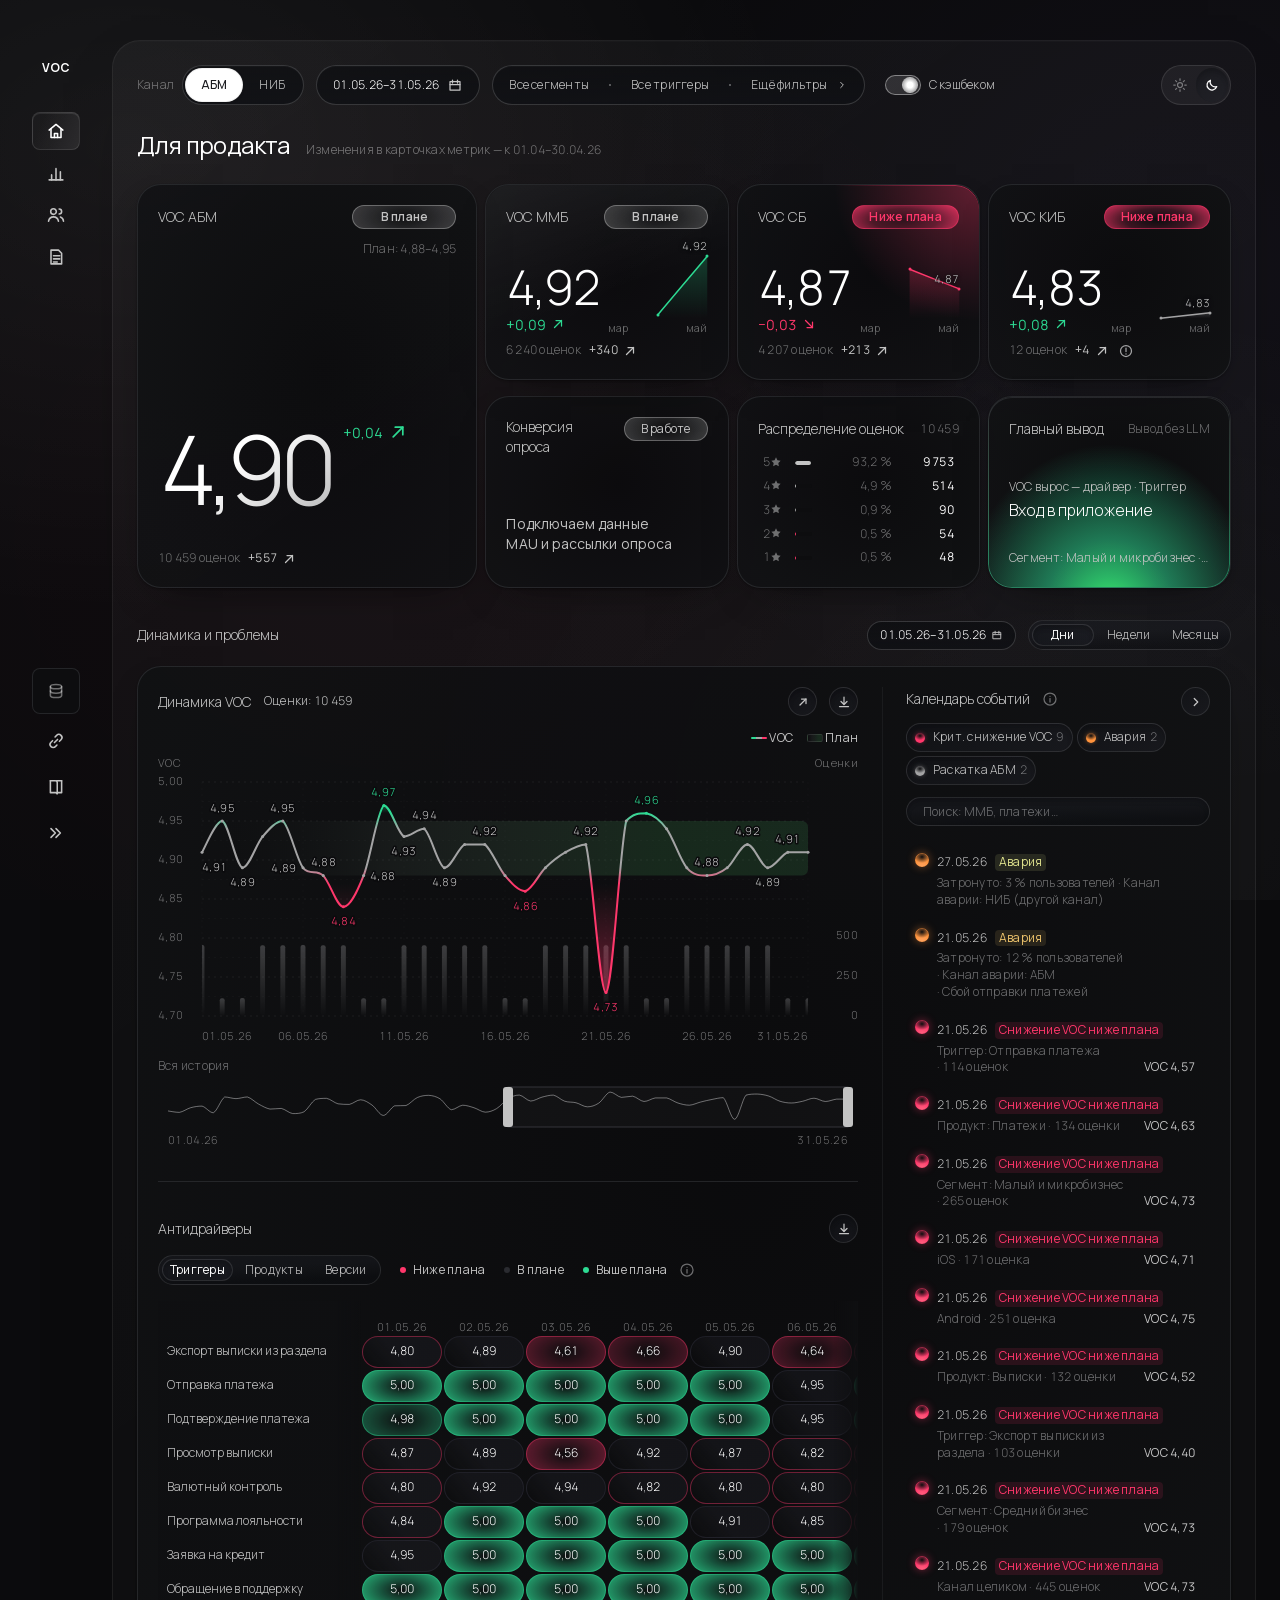
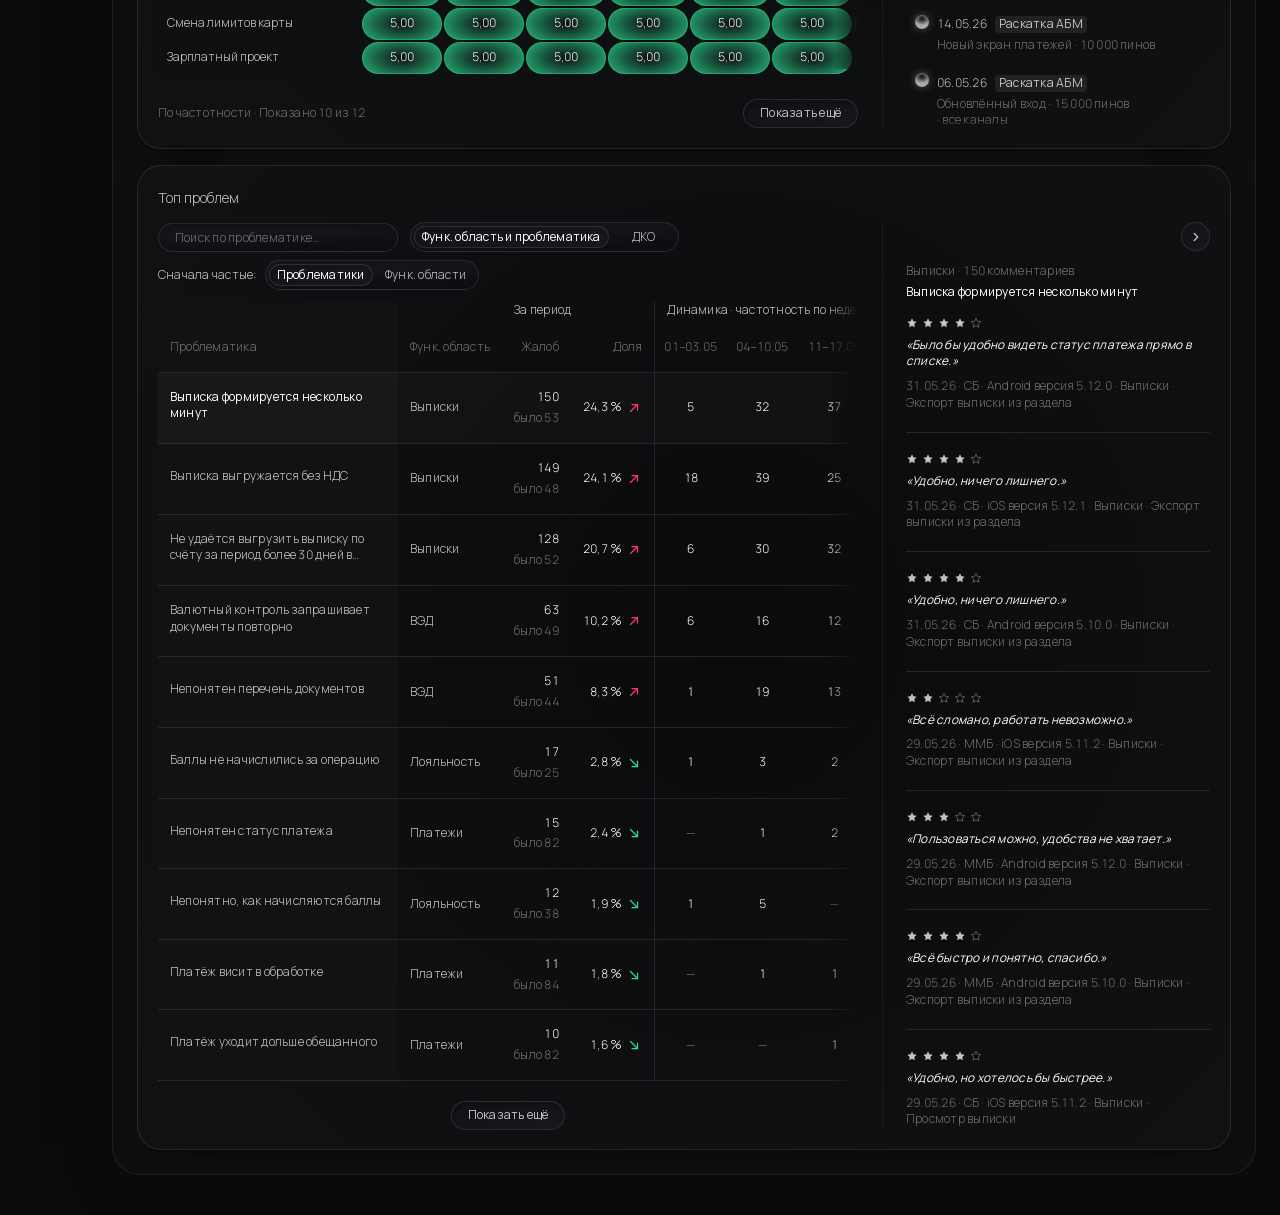
==== commit 2134c4d4: "Веб-дашборд VOC B2B на синтетических данных: сборка из main c261fda (1.4.23), версии в URL модулей C" ====
--- a/dashboard/index.html
+++ b/dashboard/index.html
@@ -12,10 +12,10 @@
 <script type="module" src="js/boot.js?v=a00a967e69" async></script>
 <link rel="preload" href="fonts/manrope-latin.woff2" as="font" type="font/woff2" crossorigin>
 <link rel="preload" href="fonts/manrope-cyrillic.woff2" as="font" type="font/woff2" crossorigin>
-<link rel="stylesheet" href="css/tokens.css?v=b1aa82cb5a">
+<link rel="stylesheet" href="css/tokens.css?v=e4feadf527">
 <link rel="stylesheet" href="css/shell.css?v=ce7ff93e5a">
 <link rel="stylesheet" href="css/components/segmented.css?v=dc4181500f">
-<link rel="stylesheet" href="css/components/indicators.css?v=f11265251a">
+<link rel="stylesheet" href="css/components/indicators.css?v=3eb8ea27c4">
 <link rel="stylesheet" href="css/components/legend.css?v=0d91766909">
 <link rel="stylesheet" href="css/components/sparkline.css?v=f63634a35a">
 <link rel="stylesheet" href="css/components/share-pie.css?v=82e1083004">
@@ -31,9 +31,9 @@
 <link rel="stylesheet" href="css/components/chart-tooltip.css?v=1ddd7dde62">
 <link rel="stylesheet" href="css/components/chart-timeline.css?v=54247949eb">
 <link rel="stylesheet" href="css/components/heat-cell.css?v=35babb9523">
-<link rel="stylesheet" href="css/blocks/metrics.css?v=8b4d0c6521">
+<link rel="stylesheet" href="css/blocks/metrics.css?v=56778eef17">
 <link rel="stylesheet" href="css/blocks/distribution.css?v=5d078fbb83">
-<link rel="stylesheet" href="css/blocks/conclusion.css?v=87454c1c58">
+<link rel="stylesheet" href="css/blocks/conclusion.css?v=fb37add21d">
 <link rel="stylesheet" href="css/blocks/dynamics.css?v=48ad8794d4">
 <link rel="stylesheet" href="css/blocks/antidrivers.css?v=30ea123c9d">
 <link rel="stylesheet" href="css/blocks/insights.css?v=cc72209dad">
--- a/dashboard/css/tokens.css
+++ b/dashboard/css/tokens.css
@@ -446,6 +446,8 @@
   /* Индикаторы, легенда и sparkline (C-04, C-05): доли цвета тона и размеры из макета */
   --tone-tint: 12%;
   --tone-wash: 6%;
+  /* Правка к 1.4.20: край мягкой точки типа события в светлой теме — тон почти гаснет (Figma 5366:10015) */
+  --tone-fade: 9%;
   --tone-rim: 40%;
   --tone-ring-end: 8%;
   --tone-glow: 40%;
@@ -510,6 +512,10 @@
   --summary-glow-mid: 76%;
   --summary-glow-soft: 52%;
   --summary-glow-blend: transparent;
+  /* Обводка «Главного вывода» (макет 5362:4100): 1 px, к низу — тон направления на 50 % */
+  --summary-border-width: 1px;
+  --summary-border-tone: 50%;
+  /* Кромка статуса сегмента гаснет от правого верхнего угла (макет 5362:3956): эллипс 60 × 80 % */
   --plan-glow-rim-shape: ellipse 60% 80% at 100% 0;
   --plan-glow-soft: 34%;
   --plan-glow-strong: 52%;
@@ -842,6 +848,8 @@
   --badge-heat-at: 50% 50%;
   --badge-heat-ink: #FFFFFF;
   /* «Главный вывод» (макет 5366:8610): центр у нижней кромки, 76 × 83 %; непрозрачные стопы светлеют к белому */
+  /* Кромка статуса в светлой (макет 5366:8464) — от угла шире: 66 × 87 % */
+  --plan-glow-rim-shape: ellipse 66% 87% at 100% 0;
   --summary-glow-shape: ellipse 76% 83% at 50% 100%;
   --summary-glow-positive-core: #45CE65;
   --summary-glow-positive-mid: #6DD77C;
--- a/dashboard/css/components/indicators.css
+++ b/dashboard/css/components/indicators.css
@@ -207,6 +207,17 @@
     radial-gradient(ellipse 75% 60% at 50% 28%, var(--color-surface-sunken) 0%, transparent 72%),
     radial-gradient(circle at 50% 110%, var(--tone) 0%, var(--tone) 55%, color-mix(in oklab, var(--tone) 70%, var(--color-surface-sunken)) 100%);
   box-shadow: 0 0 var(--space-1) color-mix(in srgb, var(--tone) 40%, transparent);
+}
+
+/*
+  Правка пользователя к 1.4.20: в светлой теме иконка типа — мягкое пятно тона из центра, без тёмной сердцевины и свечения
+  (светлый макет: пункт ленты 5366:10015, чип 5366:9965 — тон 100 % в центре, 9 % у края). Тёмная тема — прежний
+  «шар» по тёмному макету 5362:5506
+*/
+:root[data-theme='light'] .status-dot--event,
+:root[data-theme='light'] .status-dot--event-sm {
+  background: radial-gradient(circle closest-side, var(--tone), color-mix(in srgb, var(--tone) var(--tone-fade), transparent));
+  box-shadow: none;
 }
 
 /* Длинный тег переносится, а не режется многоточием */
--- a/dashboard/css/blocks/metrics.css
+++ b/dashboard/css/blocks/metrics.css
@@ -484,8 +484,11 @@
 .card--metric-segment[data-plan-glow]:not(:has(.state))::after {
   inset: calc(-1 * var(--card-border-width, var(--hairline)));
   padding: var(--card-border-width, var(--hairline));
-  /* Кромка статуса по макету 5362:3956 — ровная по всему контуру, а не гаснущая от угла: карточка не сливается с соседями */
-  background: color-mix(in srgb, var(--plan-tone) var(--plan-glow-rim), transparent);
+  /*
+    Кромка статуса по макету (тёмная 5362:3956, светлая 5366:8464) — гаснет от правого верхнего угла, как обводка
+    «Главного вывода» от нижнего края. Дальше от угла видна обычная рамка карточки: с соседями она не сливается
+  */
+  background: radial-gradient(var(--plan-rim-shape), color-mix(in srgb, var(--plan-tone) var(--plan-glow-rim), transparent), transparent);
   -webkit-mask: linear-gradient(#000 0 0) content-box, linear-gradient(#000 0 0);
   -webkit-mask-composite: xor;
   mask: linear-gradient(#000 0 0) content-box exclude, linear-gradient(#000 0 0);
--- a/dashboard/css/blocks/conclusion.css
+++ b/dashboard/css/blocks/conclusion.css
@@ -78,6 +78,7 @@
   --summary-core: var(--summary-tone);
   --summary-mid: color-mix(in srgb, var(--summary-tone) var(--summary-glow-mid), var(--summary-glow-blend));
   --summary-soft: color-mix(in srgb, var(--summary-tone) var(--summary-glow-soft), var(--summary-glow-blend));
+  --summary-border-end: color-mix(in srgb, var(--summary-tone) var(--summary-border-tone), transparent);
   position: relative;
   isolation: isolate;
 }
@@ -104,20 +105,25 @@
 }
 
 /*
-  Обводка 1 px по макету: в макете слой свечения лежит и на рамке — у нижнего края она цвета свечения и гаснет к верху.
-  Кольцо-маска толщиной рамки поверх неё тем же градиентом (как кольцо тона у сегментов)
+  Обводка по макету (тёмная 5362:4100): рамка 1 px внутрь, линейный градиент по всему контуру сверху вниз —
+  от цвета рамки карточек (5 % высоты) к тону направления (82 %), обе точки на 50 % (у остальных карточек 0,5 px).
+  Кольцо-маска поверх рамки карточки. В светлой (5366:8609) рамка вывода — белая 1 px, как у соседних карточек
 */
 .card--summary[data-conclusion-tone]:not(:has(.state))::after {
   content: '';
   position: absolute;
   inset: calc(-1 * var(--card-border-width, var(--hairline)));
-  padding: var(--card-border-width, var(--hairline));
+  padding: var(--summary-border-width);
   border-radius: inherit;
-  background: radial-gradient(var(--summary-glow-shape), var(--summary-core), var(--summary-mid) 22%, var(--summary-soft) 44%, transparent);
+  background: linear-gradient(var(--color-card-border) 5%, var(--summary-border-end) 82%);
   -webkit-mask: linear-gradient(currentColor 0 0) content-box, linear-gradient(currentColor 0 0);
   -webkit-mask-composite: xor;
   mask: linear-gradient(currentColor 0 0) content-box exclude, linear-gradient(currentColor 0 0);
   pointer-events: none;
+}
+
+:root[data-theme='light'] .card--summary[data-conclusion-tone]:not(:has(.state))::after {
+  content: none;
 }
 
 /* J-63: источник в шапке — подсказка, как подпись шапки `card__note`, а не текст вывода */
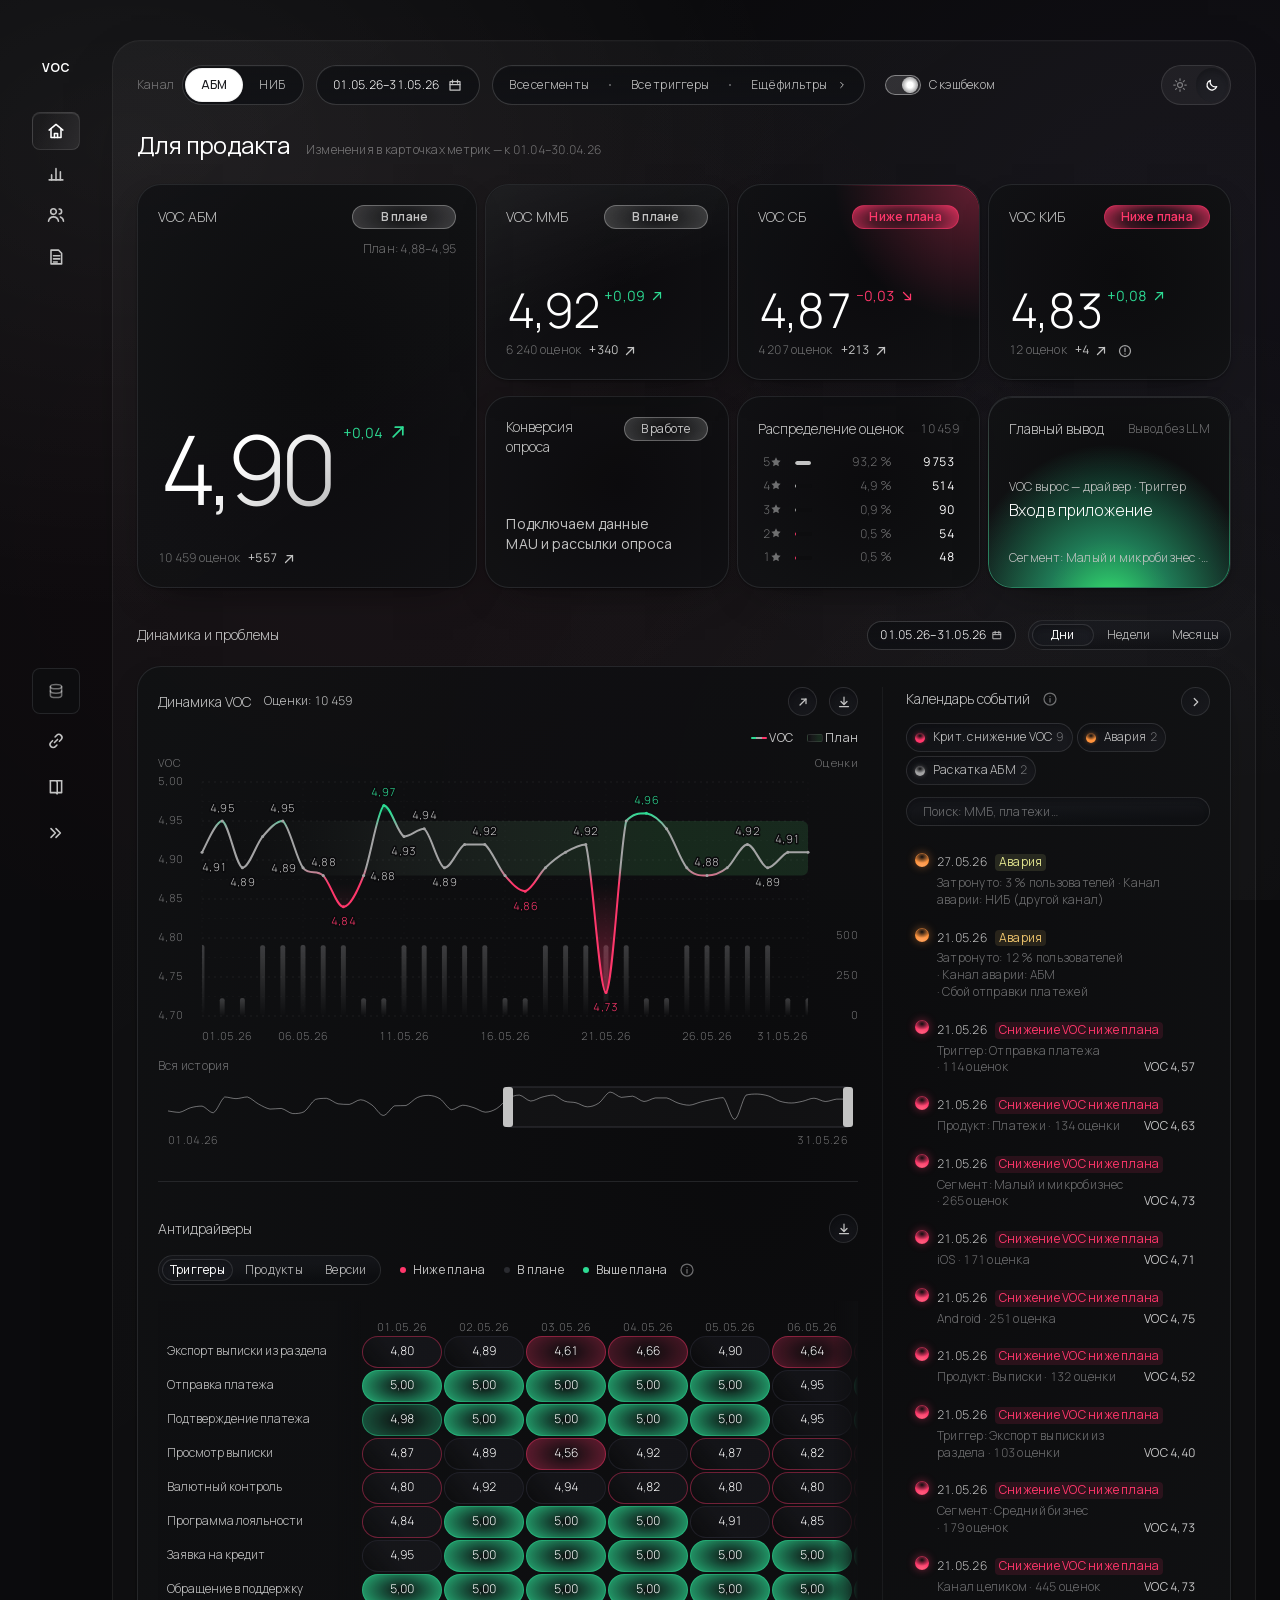
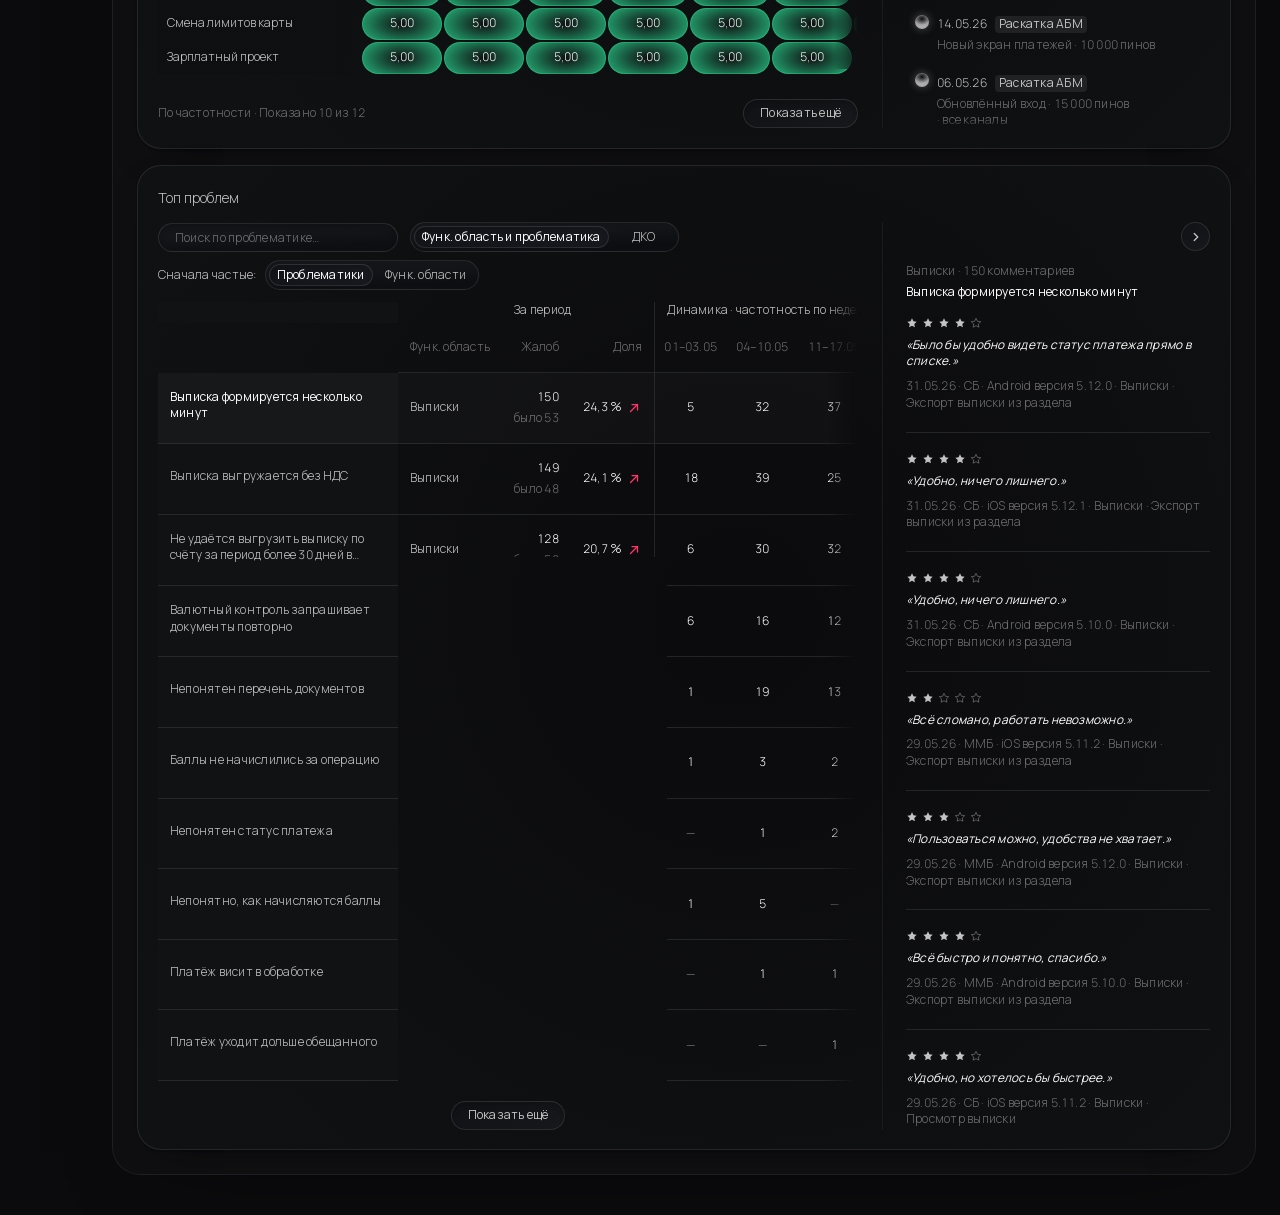
==== commit c9434a41: "Веб-дашборд VOC B2B на синтетических данных: сборка из main 1540f0c (1.4.24), версии в URL модулей" ====
--- a/dashboard/index.html
+++ b/dashboard/index.html
@@ -2,7 +2,7 @@
 <html lang="ru">
 <head>
 <meta charset="utf-8">
-<script type="importmap">{"imports":{"./js/blocks/antidrivers.js":"./js/blocks/antidrivers.js?v=2e8c96574b","./js/blocks/call-stats.js":"./js/blocks/call-stats.js?v=5bbb02a6e6","./js/blocks/conclusion.js":"./js/blocks/conclusion.js?v=4f535c7946","./js/blocks/conversion.js":"./js/blocks/conversion.js?v=cd82f26755","./js/blocks/digest.js":"./js/blocks/digest.js?v=d623b806f8","./js/blocks/distribution.js":"./js/blocks/distribution.js?v=c670fdef54","./js/blocks/dynamics.js":"./js/blocks/dynamics.js?v=3b5c630d41","./js/blocks/emotions.js":"./js/blocks/emotions.js?v=facdf7b89f","./js/blocks/insights.js":"./js/blocks/insights.js?v=93f0800b7d","./js/blocks/metric-card.js":"./js/blocks/metric-card.js?v=881ce0cc8e","./js/blocks/plan-days.js":"./js/blocks/plan-days.js?v=527ebc2d10","./js/blocks/tally.js":"./js/blocks/tally.js?v=abcfe7a68b","./js/blocks/verbatim-cards.js":"./js/blocks/verbatim-cards.js?v=4f8772aaf6","./js/blocks/verbatim-table.js":"./js/blocks/verbatim-table.js?v=463bae4d49","./js/blocks/voc-channel.js":"./js/blocks/voc-channel.js?v=41d41c9c02","./js/blocks/voc-segment.js":"./js/blocks/voc-segment.js?v=411c9666bd","./js/boot.js":"./js/boot.js?v=a00a967e69","./js/components/badge.js":"./js/components/badge.js?v=d1ad9e7511","./js/components/chart-timeline.js":"./js/components/chart-timeline.js?v=8726f893f4","./js/components/chart-tooltip.js":"./js/components/chart-tooltip.js?v=3d55876114","./js/components/copy-button.js":"./js/components/copy-button.js?v=64014dbd6b","./js/components/delta.js":"./js/components/delta.js?v=2ec3403dbd","./js/components/detail-event-chip.js":"./js/components/detail-event-chip.js?v=fb641293a1","./js/components/driver-chip.js":"./js/components/driver-chip.js?v=0bf742186b","./js/components/empty-value.js":"./js/components/empty-value.js?v=81345415e8","./js/components/filter-popover.js":"./js/components/filter-popover.js?v=b3d8629276","./js/components/focus-chip.js":"./js/components/focus-chip.js?v=793202aca1","./js/components/h-scroll.js":"./js/components/h-scroll.js?v=5dd5fc105a","./js/components/heat-cell.js":"./js/components/heat-cell.js?v=4595dd8786","./js/components/hover-tooltip.js":"./js/components/hover-tooltip.js?v=82cfd952ab","./js/components/legend.js":"./js/components/legend.js?v=9207a5d634","./js/components/month-picker.js":"./js/components/month-picker.js?v=5563c352e9","./js/components/notice-bar.js":"./js/components/notice-bar.js?v=7fd1bdce82","./js/components/paging.js":"./js/components/paging.js?v=489a43fad9","./js/components/period-picker.js":"./js/components/period-picker.js?v=878e96edcd","./js/components/scale-tabs.js":"./js/components/scale-tabs.js?v=ca27288930","./js/components/search-field.js":"./js/components/search-field.js?v=95af8bac4a","./js/components/segmented.js":"./js/components/segmented.js?v=b0a6c9450d","./js/components/share-pie.js":"./js/components/share-pie.js?v=6068ed45ba","./js/components/side-toggle.js":"./js/components/side-toggle.js?v=7d51ea41fc","./js/components/sparkline.js":"./js/components/sparkline.js?v=46318515dc","./js/components/stage-observer.js":"./js/components/stage-observer.js?v=0dc4fc7a2c","./js/components/status-dot.js":"./js/components/status-dot.js?v=ec49e54396","./js/components/status-panel.js":"./js/components/status-panel.js?v=5786a67d90","./js/components/tag.js":"./js/components/tag.js?v=40e2c52f3a","./js/components/trigger-choices.js":"./js/components/trigger-choices.js?v=a7c39ec478","./js/components/value-delta.js":"./js/components/value-delta.js?v=38beb351fa","./js/core/analytical-causes.js":"./js/core/analytical-causes.js?v=6af40456af","./js/core/annotations.js":"./js/core/annotations.js?v=79cf65c75e","./js/core/anomalies.js":"./js/core/anomalies.js?v=dcd432c1ff","./js/core/antidrivers.js":"./js/core/antidrivers.js?v=0febc19e36","./js/core/breakdown.js":"./js/core/breakdown.js?v=89d612f00c","./js/core/calendar-analysis.js":"./js/core/calendar-analysis.js?v=be241b74b9","./js/core/calendar.js":"./js/core/calendar.js?v=f79b5bf039","./js/core/call-stats.js":"./js/core/call-stats.js?v=1b7b0fbe4f","./js/core/cashback.js":"./js/core/cashback.js?v=b01f9f4861","./js/core/chart-geometry.js":"./js/core/chart-geometry.js?v=634e2aff50","./js/core/conclusion-payload.js":"./js/core/conclusion-payload.js?v=9baac6a601","./js/core/conclusion-pool.js":"./js/core/conclusion-pool.js?v=b9a645f6ee","./js/core/conclusions.js":"./js/core/conclusions.js?v=3387ca3748","./js/core/conversion.js":"./js/core/conversion.js?v=fcc5b99341","./js/core/critical-drop.js":"./js/core/critical-drop.js?v=b40199aca9","./js/core/data-loss.js":"./js/core/data-loss.js?v=d16e295b7c","./js/core/dates.js":"./js/core/dates.js?v=1a16315c43","./js/core/digest.js":"./js/core/digest.js?v=8aaf9e3e4c","./js/core/dimensions.js":"./js/core/dimensions.js?v=56468d22e2","./js/core/distribution.js":"./js/core/distribution.js?v=761535ea06","./js/core/export.js":"./js/core/export.js?v=9d417f981c","./js/core/forecast.js":"./js/core/forecast.js?v=05428c2de4","./js/core/format.js":"./js/core/format.js?v=4550b14e98","./js/core/heat-scale.js":"./js/core/heat-scale.js?v=b29b6f9476","./js/core/impact.js":"./js/core/impact.js?v=cd010089bb","./js/core/incident-events.js":"./js/core/incident-events.js?v=1b35727647","./js/core/insights.js":"./js/core/insights.js?v=97ce5ea265","./js/core/labels.js":"./js/core/labels.js?v=d99cb23114","./js/core/methodology.js":"./js/core/methodology.js?v=37ace787e8","./js/core/metrics.js":"./js/core/metrics.js?v=4c73911208","./js/core/period.js":"./js/core/period.js?v=6d58c531bd","./js/core/plan.js":"./js/core/plan.js?v=6f2a627f8d","./js/core/recent.js":"./js/core/recent.js?v=1eabe96836","./js/core/rest-days.js":"./js/core/rest-days.js?v=1d23f58cac","./js/core/round.js":"./js/core/round.js?v=884114321f","./js/core/segment-trend.js":"./js/core/segment-trend.js?v=1530f4f623","./js/core/sufficiency.js":"./js/core/sufficiency.js?v=70aeab6d08","./js/core/timeseries.js":"./js/core/timeseries.js?v=5694f6e500","./js/core/verbatim.js":"./js/core/verbatim.js?v=8317f7eaf2","./js/core/xlsx.js":"./js/core/xlsx.js?v=1c0e1e7521","./js/io/desktop.js":"./js/io/desktop.js?v=3f473f97c6","./js/io/llm-conclusion.js":"./js/io/llm-conclusion.js?v=a592fd195e","./js/io/loader.js":"./js/io/loader.js?v=f037867ede","./js/main.js":"./js/main.js?v=0136ae743e","./js/shell/app-update.js":"./js/shell/app-update.js?v=1979612d8f","./js/shell/block.js":"./js/shell/block.js?v=828e4c8cae","./js/shell/data-import.js":"./js/shell/data-import.js?v=0283affc1b","./js/shell/feedback.js":"./js/shell/feedback.js?v=7dc2949c76","./js/shell/header-ambient.js":"./js/shell/header-ambient.js?v=c829f53b05","./js/shell/header.js":"./js/shell/header.js?v=2194bd4a27","./js/shell/inputs.js":"./js/shell/inputs.js?v=7a510cd0f7","./js/shell/nav-motion.js":"./js/shell/nav-motion.js?v=fe9453a0ef","./js/shell/side-nav.js":"./js/shell/side-nav.js?v=93f5985b13","./js/shell/theme.js":"./js/shell/theme.js?v=ddcf591254","./js/state/chart-selection.js":"./js/state/chart-selection.js?v=c026766b87","./js/state/controls.js":"./js/state/controls.js?v=942339e636","./js/state/detail-event.js":"./js/state/detail-event.js?v=51f7dc30cf","./js/state/driver-pick.js":"./js/state/driver-pick.js?v=6dc648d2a4","./js/state/event-analysis.js":"./js/state/event-analysis.js?v=7089eac2eb","./js/state/focus.js":"./js/state/focus.js?v=6476a082be","./js/state/group-step.js":"./js/state/group-step.js?v=2e0ebe0372","./js/state/resolve-state.js":"./js/state/resolve-state.js?v=63b0ae07e9","./js/state/selection.js":"./js/state/selection.js?v=d0fcfe3a3c","./js/state/url-state.js":"./js/state/url-state.js?v=d14a6dced8","./js/ui/dom.js":"./js/ui/dom.js?v=f33af24811","./js/ui/download.js":"./js/ui/download.js?v=dee7f41e87","./js/ui/icons.js":"./js/ui/icons.js?v=8d3e725540","./js/ui/motion.js":"./js/ui/motion.js?v=6001d92c45","./js/ui/page-height.js":"./js/ui/page-height.js?v=aa014b9ec2","./js/ui/popover.js":"./js/ui/popover.js?v=50ae0c595d"}}</script>
+<script type="importmap">{"imports":{"./js/blocks/antidrivers.js":"./js/blocks/antidrivers.js?v=2e8c96574b","./js/blocks/call-stats.js":"./js/blocks/call-stats.js?v=5bbb02a6e6","./js/blocks/conclusion.js":"./js/blocks/conclusion.js?v=4f535c7946","./js/blocks/conversion.js":"./js/blocks/conversion.js?v=cd82f26755","./js/blocks/digest.js":"./js/blocks/digest.js?v=d623b806f8","./js/blocks/distribution.js":"./js/blocks/distribution.js?v=c670fdef54","./js/blocks/dynamics.js":"./js/blocks/dynamics.js?v=3b5c630d41","./js/blocks/emotions.js":"./js/blocks/emotions.js?v=facdf7b89f","./js/blocks/insights.js":"./js/blocks/insights.js?v=93f0800b7d","./js/blocks/metric-card.js":"./js/blocks/metric-card.js?v=881ce0cc8e","./js/blocks/plan-days.js":"./js/blocks/plan-days.js?v=527ebc2d10","./js/blocks/tally.js":"./js/blocks/tally.js?v=abcfe7a68b","./js/blocks/verbatim-cards.js":"./js/blocks/verbatim-cards.js?v=4f8772aaf6","./js/blocks/verbatim-table.js":"./js/blocks/verbatim-table.js?v=463bae4d49","./js/blocks/voc-channel.js":"./js/blocks/voc-channel.js?v=41d41c9c02","./js/blocks/voc-segment.js":"./js/blocks/voc-segment.js?v=70e79f10e4","./js/boot.js":"./js/boot.js?v=a00a967e69","./js/components/badge.js":"./js/components/badge.js?v=d1ad9e7511","./js/components/chart-timeline.js":"./js/components/chart-timeline.js?v=8726f893f4","./js/components/chart-tooltip.js":"./js/components/chart-tooltip.js?v=3d55876114","./js/components/copy-button.js":"./js/components/copy-button.js?v=64014dbd6b","./js/components/delta.js":"./js/components/delta.js?v=2ec3403dbd","./js/components/detail-event-chip.js":"./js/components/detail-event-chip.js?v=fb641293a1","./js/components/driver-chip.js":"./js/components/driver-chip.js?v=0bf742186b","./js/components/empty-value.js":"./js/components/empty-value.js?v=81345415e8","./js/components/filter-popover.js":"./js/components/filter-popover.js?v=b3d8629276","./js/components/focus-chip.js":"./js/components/focus-chip.js?v=793202aca1","./js/components/h-scroll.js":"./js/components/h-scroll.js?v=5dd5fc105a","./js/components/heat-cell.js":"./js/components/heat-cell.js?v=4595dd8786","./js/components/hover-tooltip.js":"./js/components/hover-tooltip.js?v=82cfd952ab","./js/components/legend.js":"./js/components/legend.js?v=9207a5d634","./js/components/month-picker.js":"./js/components/month-picker.js?v=5563c352e9","./js/components/notice-bar.js":"./js/components/notice-bar.js?v=7fd1bdce82","./js/components/paging.js":"./js/components/paging.js?v=489a43fad9","./js/components/period-picker.js":"./js/components/period-picker.js?v=878e96edcd","./js/components/scale-tabs.js":"./js/components/scale-tabs.js?v=ca27288930","./js/components/search-field.js":"./js/components/search-field.js?v=95af8bac4a","./js/components/segmented.js":"./js/components/segmented.js?v=b0a6c9450d","./js/components/share-pie.js":"./js/components/share-pie.js?v=6068ed45ba","./js/components/side-toggle.js":"./js/components/side-toggle.js?v=7d51ea41fc","./js/components/sparkline.js":"./js/components/sparkline.js?v=46318515dc","./js/components/stage-observer.js":"./js/components/stage-observer.js?v=0dc4fc7a2c","./js/components/status-dot.js":"./js/components/status-dot.js?v=ec49e54396","./js/components/status-panel.js":"./js/components/status-panel.js?v=5786a67d90","./js/components/tag.js":"./js/components/tag.js?v=40e2c52f3a","./js/components/trigger-choices.js":"./js/components/trigger-choices.js?v=a7c39ec478","./js/components/value-delta.js":"./js/components/value-delta.js?v=38beb351fa","./js/core/analytical-causes.js":"./js/core/analytical-causes.js?v=6af40456af","./js/core/annotations.js":"./js/core/annotations.js?v=79cf65c75e","./js/core/anomalies.js":"./js/core/anomalies.js?v=dcd432c1ff","./js/core/antidrivers.js":"./js/core/antidrivers.js?v=0febc19e36","./js/core/breakdown.js":"./js/core/breakdown.js?v=89d612f00c","./js/core/calendar-analysis.js":"./js/core/calendar-analysis.js?v=be241b74b9","./js/core/calendar.js":"./js/core/calendar.js?v=f79b5bf039","./js/core/call-stats.js":"./js/core/call-stats.js?v=1b7b0fbe4f","./js/core/cashback.js":"./js/core/cashback.js?v=b01f9f4861","./js/core/chart-geometry.js":"./js/core/chart-geometry.js?v=634e2aff50","./js/core/conclusion-payload.js":"./js/core/conclusion-payload.js?v=9baac6a601","./js/core/conclusion-pool.js":"./js/core/conclusion-pool.js?v=b9a645f6ee","./js/core/conclusions.js":"./js/core/conclusions.js?v=3387ca3748","./js/core/conversion.js":"./js/core/conversion.js?v=fcc5b99341","./js/core/critical-drop.js":"./js/core/critical-drop.js?v=b40199aca9","./js/core/data-loss.js":"./js/core/data-loss.js?v=d16e295b7c","./js/core/dates.js":"./js/core/dates.js?v=1a16315c43","./js/core/digest.js":"./js/core/digest.js?v=8aaf9e3e4c","./js/core/dimensions.js":"./js/core/dimensions.js?v=56468d22e2","./js/core/distribution.js":"./js/core/distribution.js?v=761535ea06","./js/core/export.js":"./js/core/export.js?v=9d417f981c","./js/core/forecast.js":"./js/core/forecast.js?v=05428c2de4","./js/core/format.js":"./js/core/format.js?v=4550b14e98","./js/core/heat-scale.js":"./js/core/heat-scale.js?v=b29b6f9476","./js/core/impact.js":"./js/core/impact.js?v=cd010089bb","./js/core/incident-events.js":"./js/core/incident-events.js?v=1b35727647","./js/core/insights.js":"./js/core/insights.js?v=97ce5ea265","./js/core/labels.js":"./js/core/labels.js?v=d99cb23114","./js/core/methodology.js":"./js/core/methodology.js?v=37ace787e8","./js/core/metrics.js":"./js/core/metrics.js?v=4c73911208","./js/core/period.js":"./js/core/period.js?v=6d58c531bd","./js/core/plan.js":"./js/core/plan.js?v=6f2a627f8d","./js/core/recent.js":"./js/core/recent.js?v=1eabe96836","./js/core/rest-days.js":"./js/core/rest-days.js?v=1d23f58cac","./js/core/round.js":"./js/core/round.js?v=884114321f","./js/core/segment-trend.js":"./js/core/segment-trend.js?v=1530f4f623","./js/core/sufficiency.js":"./js/core/sufficiency.js?v=70aeab6d08","./js/core/timeseries.js":"./js/core/timeseries.js?v=5694f6e500","./js/core/verbatim.js":"./js/core/verbatim.js?v=8317f7eaf2","./js/core/xlsx.js":"./js/core/xlsx.js?v=1c0e1e7521","./js/io/desktop.js":"./js/io/desktop.js?v=3f473f97c6","./js/io/llm-conclusion.js":"./js/io/llm-conclusion.js?v=a592fd195e","./js/io/loader.js":"./js/io/loader.js?v=f037867ede","./js/main.js":"./js/main.js?v=0136ae743e","./js/shell/app-update.js":"./js/shell/app-update.js?v=1979612d8f","./js/shell/block.js":"./js/shell/block.js?v=828e4c8cae","./js/shell/data-import.js":"./js/shell/data-import.js?v=0283affc1b","./js/shell/feedback.js":"./js/shell/feedback.js?v=7dc2949c76","./js/shell/header-ambient.js":"./js/shell/header-ambient.js?v=c829f53b05","./js/shell/header.js":"./js/shell/header.js?v=2194bd4a27","./js/shell/inputs.js":"./js/shell/inputs.js?v=7a510cd0f7","./js/shell/nav-motion.js":"./js/shell/nav-motion.js?v=fe9453a0ef","./js/shell/side-nav.js":"./js/shell/side-nav.js?v=93f5985b13","./js/shell/theme.js":"./js/shell/theme.js?v=ddcf591254","./js/state/chart-selection.js":"./js/state/chart-selection.js?v=c026766b87","./js/state/controls.js":"./js/state/controls.js?v=942339e636","./js/state/detail-event.js":"./js/state/detail-event.js?v=51f7dc30cf","./js/state/driver-pick.js":"./js/state/driver-pick.js?v=6dc648d2a4","./js/state/event-analysis.js":"./js/state/event-analysis.js?v=7089eac2eb","./js/state/focus.js":"./js/state/focus.js?v=6476a082be","./js/state/group-step.js":"./js/state/group-step.js?v=2e0ebe0372","./js/state/resolve-state.js":"./js/state/resolve-state.js?v=63b0ae07e9","./js/state/selection.js":"./js/state/selection.js?v=d0fcfe3a3c","./js/state/url-state.js":"./js/state/url-state.js?v=d14a6dced8","./js/ui/dom.js":"./js/ui/dom.js?v=f33af24811","./js/ui/download.js":"./js/ui/download.js?v=dee7f41e87","./js/ui/icons.js":"./js/ui/icons.js?v=8d3e725540","./js/ui/motion.js":"./js/ui/motion.js?v=6001d92c45","./js/ui/page-height.js":"./js/ui/page-height.js?v=aa014b9ec2","./js/ui/popover.js":"./js/ui/popover.js?v=50ae0c595d"}}</script>
 <meta name="viewport" content="width=device-width, initial-scale=1">
 <title>Дашборд VOC для PO B2B</title>
 <!-- J-69: тема — до первой отрисовки, иначе светлая страница мигает тёмной; ключ — THEME_KEY в js/shell/theme.js -->
@@ -12,7 +12,7 @@
 <script type="module" src="js/boot.js?v=a00a967e69" async></script>
 <link rel="preload" href="fonts/manrope-latin.woff2" as="font" type="font/woff2" crossorigin>
 <link rel="preload" href="fonts/manrope-cyrillic.woff2" as="font" type="font/woff2" crossorigin>
-<link rel="stylesheet" href="css/tokens.css?v=e4feadf527">
+<link rel="stylesheet" href="css/tokens.css?v=9154300fdd">
 <link rel="stylesheet" href="css/shell.css?v=ce7ff93e5a">
 <link rel="stylesheet" href="css/components/segmented.css?v=dc4181500f">
 <link rel="stylesheet" href="css/components/indicators.css?v=3eb8ea27c4">
@@ -56,7 +56,7 @@
 <link rel="modulepreload" href="js/blocks/verbatim-cards.js?v=4f8772aaf6">
 <link rel="modulepreload" href="js/blocks/verbatim-table.js?v=463bae4d49">
 <link rel="modulepreload" href="js/blocks/voc-channel.js?v=41d41c9c02">
-<link rel="modulepreload" href="js/blocks/voc-segment.js?v=411c9666bd">
+<link rel="modulepreload" href="js/blocks/voc-segment.js?v=70e79f10e4">
 <link rel="modulepreload" href="js/components/badge.js?v=d1ad9e7511">
 <link rel="modulepreload" href="js/components/chart-timeline.js?v=8726f893f4">
 <link rel="modulepreload" href="js/components/chart-tooltip.js?v=3d55876114">
--- a/dashboard/css/tokens.css
+++ b/dashboard/css/tokens.css
@@ -706,8 +706,13 @@
   --type-pill-hot: var(--weight-strong) 12px/1.4 var(--font-sans);
   --type-role-problem: var(--weight-accent) 12px/1.4 var(--font-sans);
 
-  --workspace-fill: rgba(245, 246, 249, 0.97);
-  --workspace-solid: #F3F4F6;
+  /*
+    Подложка рабочей области — по редизайну (Figma 5366:8382, «Содержимое»): #EEEEF1 под бликом слева сверху.
+    Карточки прозрачны в центре, белая рамка 1 px читается только на этой подложке; на прежней почти белой
+    (rgba(245,246,249,.97)) рамка «Главного вывода» и соседних карточек сливалась с фоном
+  */
+  --workspace-fill: #EEEEF1;
+  --workspace-solid: #EEEEF1;
   --workspace-edge: rgba(255, 255, 255, 0.5);
   --workspace-highlight: rgba(255, 255, 255, 0.7);
   --workspace-shadow: rgba(17, 24, 39, 0.18);
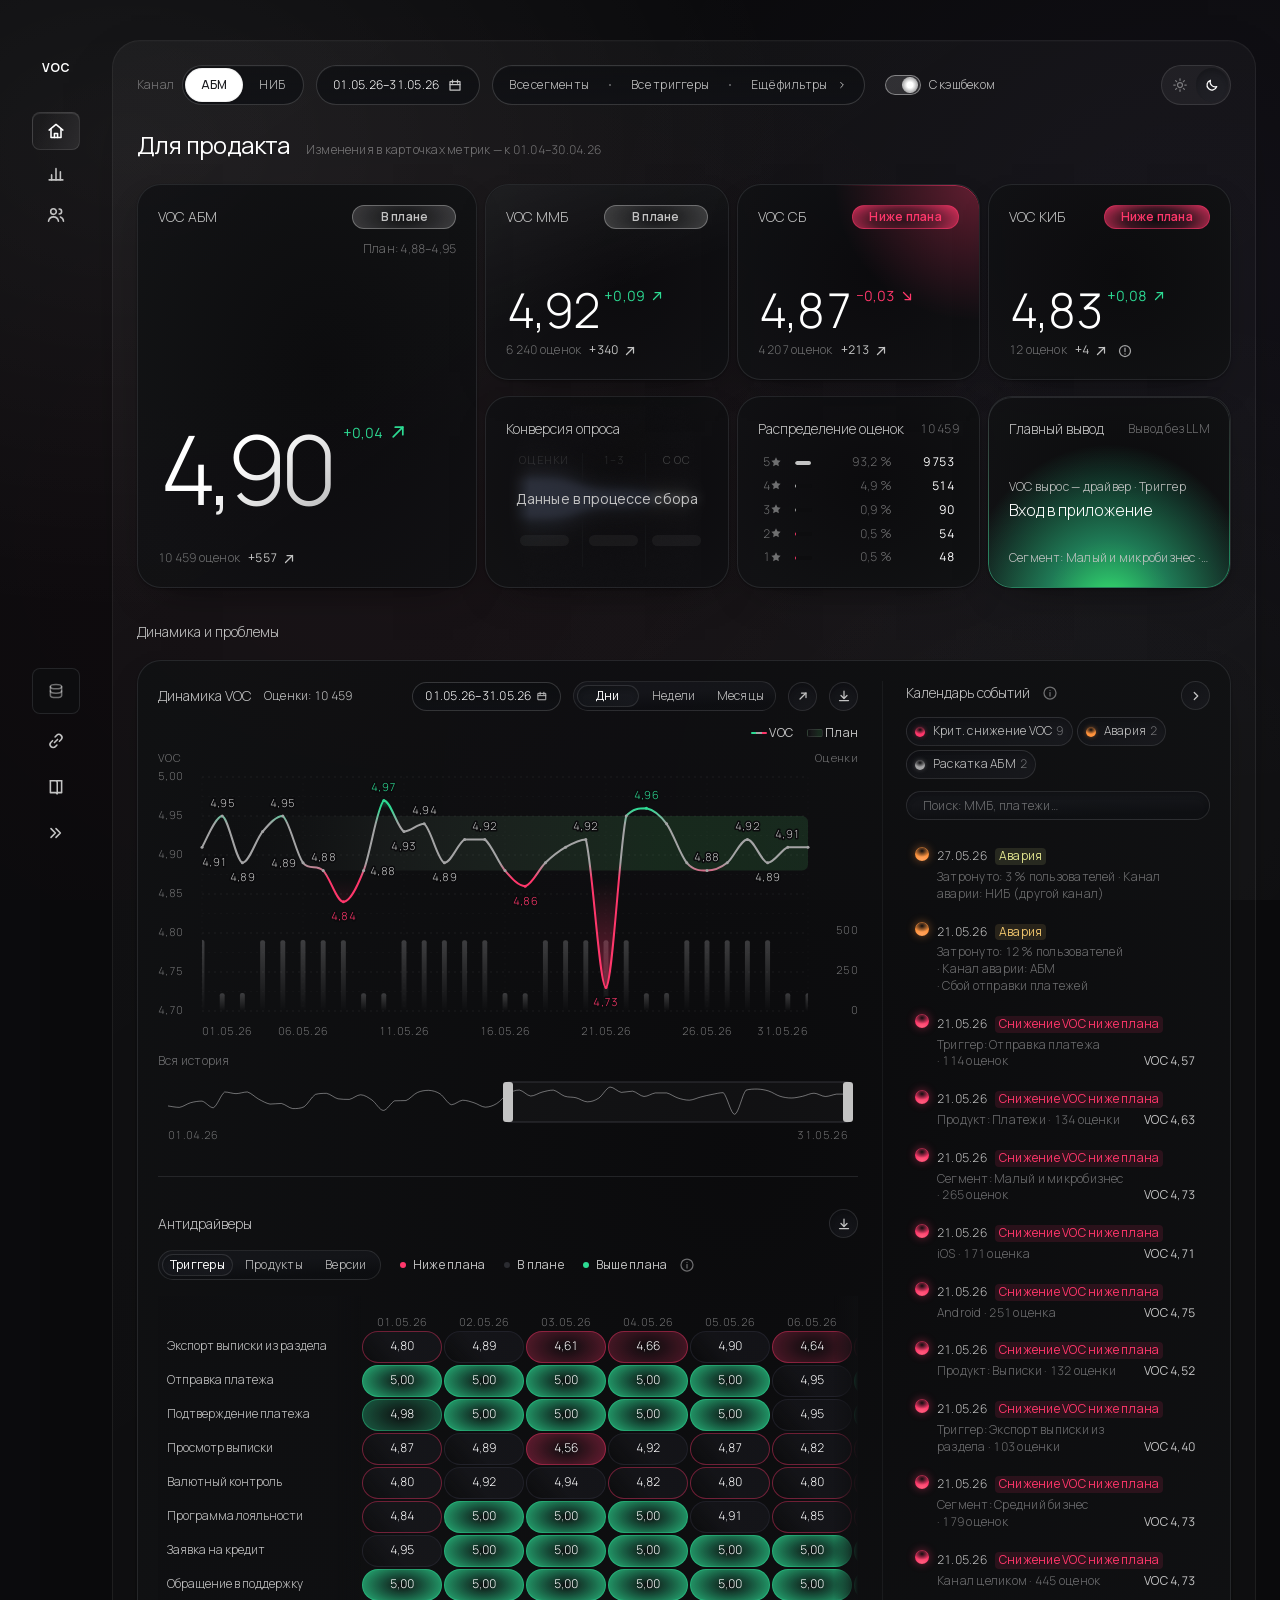
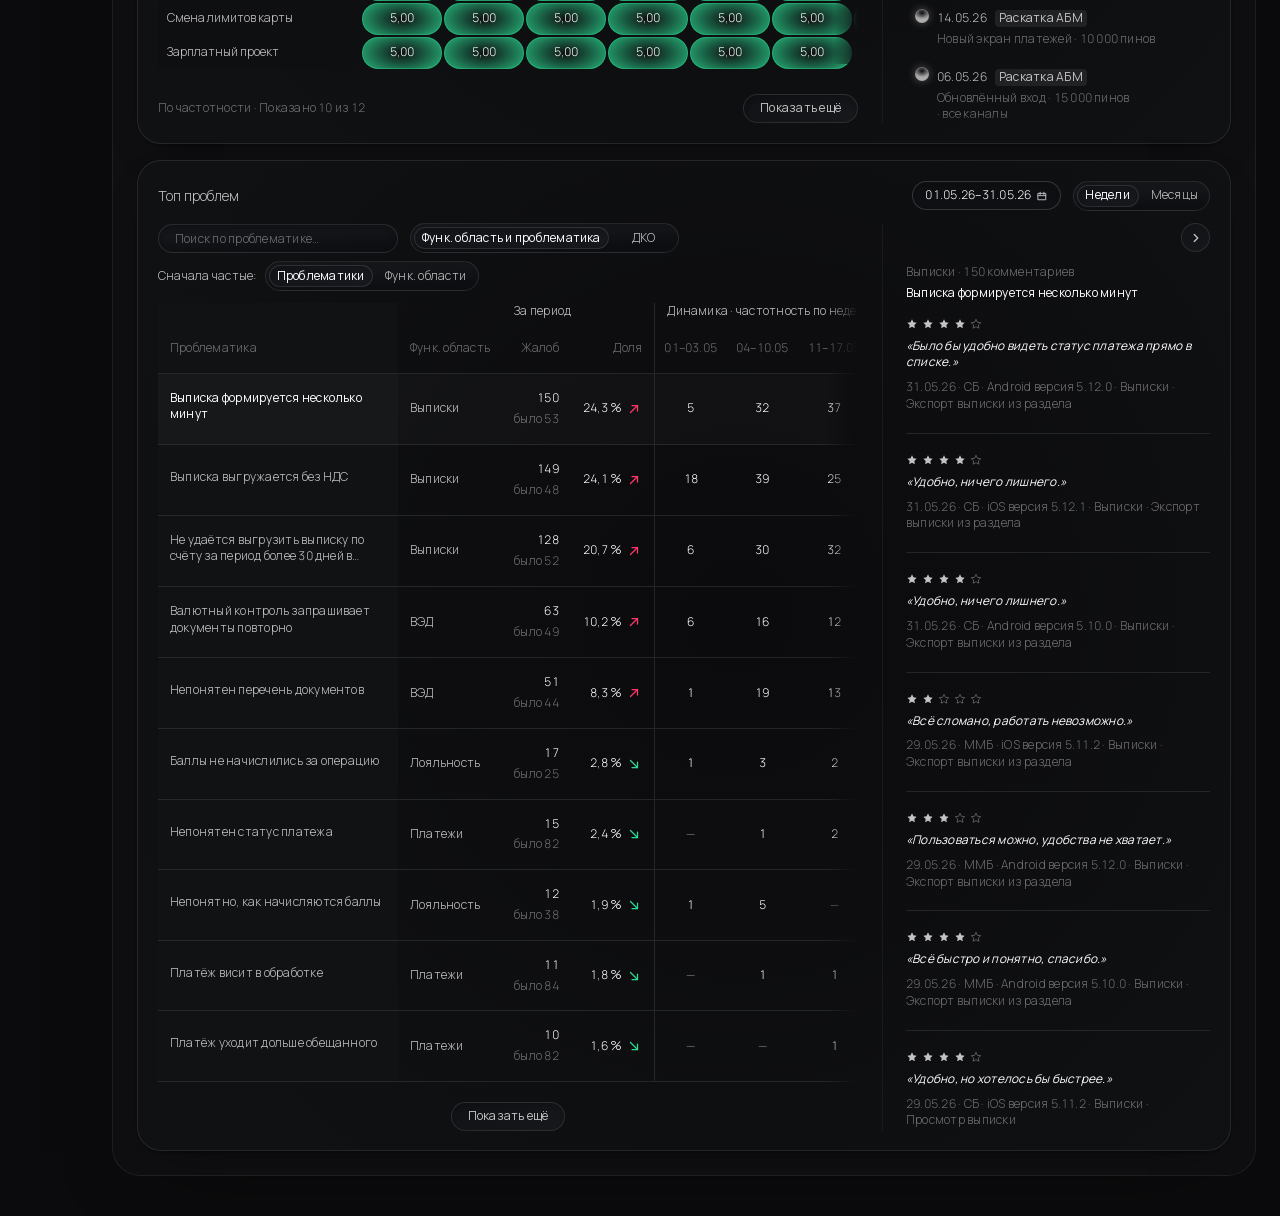
==== commit ee9a541d: "Веб-дашборд VOC B2B на синтетических данных: сборка из main cacbd3a (1.4.25), версии в URL модулей" ====
--- a/dashboard/index.html
+++ b/dashboard/index.html
@@ -2,7 +2,7 @@
 <html lang="ru">
 <head>
 <meta charset="utf-8">
-<script type="importmap">{"imports":{"./js/blocks/antidrivers.js":"./js/blocks/antidrivers.js?v=2e8c96574b","./js/blocks/call-stats.js":"./js/blocks/call-stats.js?v=5bbb02a6e6","./js/blocks/conclusion.js":"./js/blocks/conclusion.js?v=4f535c7946","./js/blocks/conversion.js":"./js/blocks/conversion.js?v=cd82f26755","./js/blocks/digest.js":"./js/blocks/digest.js?v=d623b806f8","./js/blocks/distribution.js":"./js/blocks/distribution.js?v=c670fdef54","./js/blocks/dynamics.js":"./js/blocks/dynamics.js?v=3b5c630d41","./js/blocks/emotions.js":"./js/blocks/emotions.js?v=facdf7b89f","./js/blocks/insights.js":"./js/blocks/insights.js?v=93f0800b7d","./js/blocks/metric-card.js":"./js/blocks/metric-card.js?v=881ce0cc8e","./js/blocks/plan-days.js":"./js/blocks/plan-days.js?v=527ebc2d10","./js/blocks/tally.js":"./js/blocks/tally.js?v=abcfe7a68b","./js/blocks/verbatim-cards.js":"./js/blocks/verbatim-cards.js?v=4f8772aaf6","./js/blocks/verbatim-table.js":"./js/blocks/verbatim-table.js?v=463bae4d49","./js/blocks/voc-channel.js":"./js/blocks/voc-channel.js?v=41d41c9c02","./js/blocks/voc-segment.js":"./js/blocks/voc-segment.js?v=70e79f10e4","./js/boot.js":"./js/boot.js?v=a00a967e69","./js/components/badge.js":"./js/components/badge.js?v=d1ad9e7511","./js/components/chart-timeline.js":"./js/components/chart-timeline.js?v=8726f893f4","./js/components/chart-tooltip.js":"./js/components/chart-tooltip.js?v=3d55876114","./js/components/copy-button.js":"./js/components/copy-button.js?v=64014dbd6b","./js/components/delta.js":"./js/components/delta.js?v=2ec3403dbd","./js/components/detail-event-chip.js":"./js/components/detail-event-chip.js?v=fb641293a1","./js/components/driver-chip.js":"./js/components/driver-chip.js?v=0bf742186b","./js/components/empty-value.js":"./js/components/empty-value.js?v=81345415e8","./js/components/filter-popover.js":"./js/components/filter-popover.js?v=b3d8629276","./js/components/focus-chip.js":"./js/components/focus-chip.js?v=793202aca1","./js/components/h-scroll.js":"./js/components/h-scroll.js?v=5dd5fc105a","./js/components/heat-cell.js":"./js/components/heat-cell.js?v=4595dd8786","./js/components/hover-tooltip.js":"./js/components/hover-tooltip.js?v=82cfd952ab","./js/components/legend.js":"./js/components/legend.js?v=9207a5d634","./js/components/month-picker.js":"./js/components/month-picker.js?v=5563c352e9","./js/components/notice-bar.js":"./js/components/notice-bar.js?v=7fd1bdce82","./js/components/paging.js":"./js/components/paging.js?v=489a43fad9","./js/components/period-picker.js":"./js/components/period-picker.js?v=878e96edcd","./js/components/scale-tabs.js":"./js/components/scale-tabs.js?v=ca27288930","./js/components/search-field.js":"./js/components/search-field.js?v=95af8bac4a","./js/components/segmented.js":"./js/components/segmented.js?v=b0a6c9450d","./js/components/share-pie.js":"./js/components/share-pie.js?v=6068ed45ba","./js/components/side-toggle.js":"./js/components/side-toggle.js?v=7d51ea41fc","./js/components/sparkline.js":"./js/components/sparkline.js?v=46318515dc","./js/components/stage-observer.js":"./js/components/stage-observer.js?v=0dc4fc7a2c","./js/components/status-dot.js":"./js/components/status-dot.js?v=ec49e54396","./js/components/status-panel.js":"./js/components/status-panel.js?v=5786a67d90","./js/components/tag.js":"./js/components/tag.js?v=40e2c52f3a","./js/components/trigger-choices.js":"./js/components/trigger-choices.js?v=a7c39ec478","./js/components/value-delta.js":"./js/components/value-delta.js?v=38beb351fa","./js/core/analytical-causes.js":"./js/core/analytical-causes.js?v=6af40456af","./js/core/annotations.js":"./js/core/annotations.js?v=79cf65c75e","./js/core/anomalies.js":"./js/core/anomalies.js?v=dcd432c1ff","./js/core/antidrivers.js":"./js/core/antidrivers.js?v=0febc19e36","./js/core/breakdown.js":"./js/core/breakdown.js?v=89d612f00c","./js/core/calendar-analysis.js":"./js/core/calendar-analysis.js?v=be241b74b9","./js/core/calendar.js":"./js/core/calendar.js?v=f79b5bf039","./js/core/call-stats.js":"./js/core/call-stats.js?v=1b7b0fbe4f","./js/core/cashback.js":"./js/core/cashback.js?v=b01f9f4861","./js/core/chart-geometry.js":"./js/core/chart-geometry.js?v=634e2aff50","./js/core/conclusion-payload.js":"./js/core/conclusion-payload.js?v=9baac6a601","./js/core/conclusion-pool.js":"./js/core/conclusion-pool.js?v=b9a645f6ee","./js/core/conclusions.js":"./js/core/conclusions.js?v=3387ca3748","./js/core/conversion.js":"./js/core/conversion.js?v=fcc5b99341","./js/core/critical-drop.js":"./js/core/critical-drop.js?v=b40199aca9","./js/core/data-loss.js":"./js/core/data-loss.js?v=d16e295b7c","./js/core/dates.js":"./js/core/dates.js?v=1a16315c43","./js/core/digest.js":"./js/core/digest.js?v=8aaf9e3e4c","./js/core/dimensions.js":"./js/core/dimensions.js?v=56468d22e2","./js/core/distribution.js":"./js/core/distribution.js?v=761535ea06","./js/core/export.js":"./js/core/export.js?v=9d417f981c","./js/core/forecast.js":"./js/core/forecast.js?v=05428c2de4","./js/core/format.js":"./js/core/format.js?v=4550b14e98","./js/core/heat-scale.js":"./js/core/heat-scale.js?v=b29b6f9476","./js/core/impact.js":"./js/core/impact.js?v=cd010089bb","./js/core/incident-events.js":"./js/core/incident-events.js?v=1b35727647","./js/core/insights.js":"./js/core/insights.js?v=97ce5ea265","./js/core/labels.js":"./js/core/labels.js?v=d99cb23114","./js/core/methodology.js":"./js/core/methodology.js?v=37ace787e8","./js/core/metrics.js":"./js/core/metrics.js?v=4c73911208","./js/core/period.js":"./js/core/period.js?v=6d58c531bd","./js/core/plan.js":"./js/core/plan.js?v=6f2a627f8d","./js/core/recent.js":"./js/core/recent.js?v=1eabe96836","./js/core/rest-days.js":"./js/core/rest-days.js?v=1d23f58cac","./js/core/round.js":"./js/core/round.js?v=884114321f","./js/core/segment-trend.js":"./js/core/segment-trend.js?v=1530f4f623","./js/core/sufficiency.js":"./js/core/sufficiency.js?v=70aeab6d08","./js/core/timeseries.js":"./js/core/timeseries.js?v=5694f6e500","./js/core/verbatim.js":"./js/core/verbatim.js?v=8317f7eaf2","./js/core/xlsx.js":"./js/core/xlsx.js?v=1c0e1e7521","./js/io/desktop.js":"./js/io/desktop.js?v=3f473f97c6","./js/io/llm-conclusion.js":"./js/io/llm-conclusion.js?v=a592fd195e","./js/io/loader.js":"./js/io/loader.js?v=f037867ede","./js/main.js":"./js/main.js?v=0136ae743e","./js/shell/app-update.js":"./js/shell/app-update.js?v=1979612d8f","./js/shell/block.js":"./js/shell/block.js?v=828e4c8cae","./js/shell/data-import.js":"./js/shell/data-import.js?v=0283affc1b","./js/shell/feedback.js":"./js/shell/feedback.js?v=7dc2949c76","./js/shell/header-ambient.js":"./js/shell/header-ambient.js?v=c829f53b05","./js/shell/header.js":"./js/shell/header.js?v=2194bd4a27","./js/shell/inputs.js":"./js/shell/inputs.js?v=7a510cd0f7","./js/shell/nav-motion.js":"./js/shell/nav-motion.js?v=fe9453a0ef","./js/shell/side-nav.js":"./js/shell/side-nav.js?v=93f5985b13","./js/shell/theme.js":"./js/shell/theme.js?v=ddcf591254","./js/state/chart-selection.js":"./js/state/chart-selection.js?v=c026766b87","./js/state/controls.js":"./js/state/controls.js?v=942339e636","./js/state/detail-event.js":"./js/state/detail-event.js?v=51f7dc30cf","./js/state/driver-pick.js":"./js/state/driver-pick.js?v=6dc648d2a4","./js/state/event-analysis.js":"./js/state/event-analysis.js?v=7089eac2eb","./js/state/focus.js":"./js/state/focus.js?v=6476a082be","./js/state/group-step.js":"./js/state/group-step.js?v=2e0ebe0372","./js/state/resolve-state.js":"./js/state/resolve-state.js?v=63b0ae07e9","./js/state/selection.js":"./js/state/selection.js?v=d0fcfe3a3c","./js/state/url-state.js":"./js/state/url-state.js?v=d14a6dced8","./js/ui/dom.js":"./js/ui/dom.js?v=f33af24811","./js/ui/download.js":"./js/ui/download.js?v=dee7f41e87","./js/ui/icons.js":"./js/ui/icons.js?v=8d3e725540","./js/ui/motion.js":"./js/ui/motion.js?v=6001d92c45","./js/ui/page-height.js":"./js/ui/page-height.js?v=aa014b9ec2","./js/ui/popover.js":"./js/ui/popover.js?v=50ae0c595d"}}</script>
+<script type="importmap">{"imports":{"./js/blocks/antidrivers.js":"./js/blocks/antidrivers.js?v=a7dbc706ca","./js/blocks/call-stats.js":"./js/blocks/call-stats.js?v=5bbb02a6e6","./js/blocks/conclusion.js":"./js/blocks/conclusion.js?v=4f535c7946","./js/blocks/conversion.js":"./js/blocks/conversion.js?v=a2b31d7fbb","./js/blocks/digest.js":"./js/blocks/digest.js?v=d623b806f8","./js/blocks/distribution.js":"./js/blocks/distribution.js?v=c670fdef54","./js/blocks/dynamics.js":"./js/blocks/dynamics.js?v=c28960b27d","./js/blocks/emotions.js":"./js/blocks/emotions.js?v=facdf7b89f","./js/blocks/insights.js":"./js/blocks/insights.js?v=93f0800b7d","./js/blocks/metric-card.js":"./js/blocks/metric-card.js?v=881ce0cc8e","./js/blocks/plan-days.js":"./js/blocks/plan-days.js?v=527ebc2d10","./js/blocks/tally.js":"./js/blocks/tally.js?v=abcfe7a68b","./js/blocks/verbatim-cards.js":"./js/blocks/verbatim-cards.js?v=a9fa6fc5f2","./js/blocks/verbatim-table.js":"./js/blocks/verbatim-table.js?v=463bae4d49","./js/blocks/voc-channel.js":"./js/blocks/voc-channel.js?v=41d41c9c02","./js/blocks/voc-segment.js":"./js/blocks/voc-segment.js?v=70e79f10e4","./js/boot.js":"./js/boot.js?v=a00a967e69","./js/components/badge.js":"./js/components/badge.js?v=d1ad9e7511","./js/components/chart-timeline.js":"./js/components/chart-timeline.js?v=6367e3355b","./js/components/chart-tooltip.js":"./js/components/chart-tooltip.js?v=3d55876114","./js/components/copy-button.js":"./js/components/copy-button.js?v=64014dbd6b","./js/components/delta.js":"./js/components/delta.js?v=2ec3403dbd","./js/components/detail-event-chip.js":"./js/components/detail-event-chip.js?v=fb641293a1","./js/components/driver-chip.js":"./js/components/driver-chip.js?v=0bf742186b","./js/components/empty-value.js":"./js/components/empty-value.js?v=81345415e8","./js/components/filter-popover.js":"./js/components/filter-popover.js?v=b3d8629276","./js/components/focus-chip.js":"./js/components/focus-chip.js?v=793202aca1","./js/components/h-scroll.js":"./js/components/h-scroll.js?v=5dd5fc105a","./js/components/heat-cell.js":"./js/components/heat-cell.js?v=4595dd8786","./js/components/hover-tooltip.js":"./js/components/hover-tooltip.js?v=82cfd952ab","./js/components/legend.js":"./js/components/legend.js?v=9207a5d634","./js/components/month-picker.js":"./js/components/month-picker.js?v=5563c352e9","./js/components/notice-bar.js":"./js/components/notice-bar.js?v=7fd1bdce82","./js/components/paging.js":"./js/components/paging.js?v=489a43fad9","./js/components/period-picker.js":"./js/components/period-picker.js?v=878e96edcd","./js/components/scale-tabs.js":"./js/components/scale-tabs.js?v=ca27288930","./js/components/search-field.js":"./js/components/search-field.js?v=95af8bac4a","./js/components/segmented.js":"./js/components/segmented.js?v=b0a6c9450d","./js/components/share-pie.js":"./js/components/share-pie.js?v=6068ed45ba","./js/components/side-toggle.js":"./js/components/side-toggle.js?v=7d51ea41fc","./js/components/sparkline.js":"./js/components/sparkline.js?v=46318515dc","./js/components/stage-observer.js":"./js/components/stage-observer.js?v=0dc4fc7a2c","./js/components/status-dot.js":"./js/components/status-dot.js?v=ec49e54396","./js/components/status-panel.js":"./js/components/status-panel.js?v=5786a67d90","./js/components/tag.js":"./js/components/tag.js?v=40e2c52f3a","./js/components/trigger-choices.js":"./js/components/trigger-choices.js?v=a7c39ec478","./js/components/value-delta.js":"./js/components/value-delta.js?v=38beb351fa","./js/core/analytical-causes.js":"./js/core/analytical-causes.js?v=6af40456af","./js/core/annotations.js":"./js/core/annotations.js?v=79cf65c75e","./js/core/anomalies.js":"./js/core/anomalies.js?v=dcd432c1ff","./js/core/antidrivers.js":"./js/core/antidrivers.js?v=0febc19e36","./js/core/breakdown.js":"./js/core/breakdown.js?v=89d612f00c","./js/core/calendar-analysis.js":"./js/core/calendar-analysis.js?v=be241b74b9","./js/core/calendar.js":"./js/core/calendar.js?v=f79b5bf039","./js/core/call-stats.js":"./js/core/call-stats.js?v=1b7b0fbe4f","./js/core/cashback.js":"./js/core/cashback.js?v=b01f9f4861","./js/core/chart-geometry.js":"./js/core/chart-geometry.js?v=634e2aff50","./js/core/conclusion-payload.js":"./js/core/conclusion-payload.js?v=9baac6a601","./js/core/conclusion-pool.js":"./js/core/conclusion-pool.js?v=b9a645f6ee","./js/core/conclusions.js":"./js/core/conclusions.js?v=3387ca3748","./js/core/conversion.js":"./js/core/conversion.js?v=fcc5b99341","./js/core/critical-drop.js":"./js/core/critical-drop.js?v=b40199aca9","./js/core/data-loss.js":"./js/core/data-loss.js?v=d16e295b7c","./js/core/dates.js":"./js/core/dates.js?v=1a16315c43","./js/core/digest.js":"./js/core/digest.js?v=8aaf9e3e4c","./js/core/dimensions.js":"./js/core/dimensions.js?v=56468d22e2","./js/core/distribution.js":"./js/core/distribution.js?v=761535ea06","./js/core/export.js":"./js/core/export.js?v=9d417f981c","./js/core/features.js":"./js/core/features.js?v=772fdeeb75","./js/core/forecast.js":"./js/core/forecast.js?v=05428c2de4","./js/core/format.js":"./js/core/format.js?v=4550b14e98","./js/core/heat-scale.js":"./js/core/heat-scale.js?v=b29b6f9476","./js/core/impact.js":"./js/core/impact.js?v=cd010089bb","./js/core/incident-events.js":"./js/core/incident-events.js?v=1b35727647","./js/core/insights.js":"./js/core/insights.js?v=97ce5ea265","./js/core/labels.js":"./js/core/labels.js?v=d99cb23114","./js/core/methodology.js":"./js/core/methodology.js?v=37ace787e8","./js/core/metrics.js":"./js/core/metrics.js?v=4c73911208","./js/core/period.js":"./js/core/period.js?v=6d58c531bd","./js/core/plan.js":"./js/core/plan.js?v=6f2a627f8d","./js/core/recent.js":"./js/core/recent.js?v=1eabe96836","./js/core/rest-days.js":"./js/core/rest-days.js?v=1d23f58cac","./js/core/round.js":"./js/core/round.js?v=884114321f","./js/core/segment-trend.js":"./js/core/segment-trend.js?v=1530f4f623","./js/core/sufficiency.js":"./js/core/sufficiency.js?v=70aeab6d08","./js/core/timeseries.js":"./js/core/timeseries.js?v=5694f6e500","./js/core/verbatim.js":"./js/core/verbatim.js?v=8317f7eaf2","./js/core/xlsx.js":"./js/core/xlsx.js?v=1c0e1e7521","./js/io/desktop.js":"./js/io/desktop.js?v=49a582e172","./js/io/llm-conclusion.js":"./js/io/llm-conclusion.js?v=a592fd195e","./js/io/loader.js":"./js/io/loader.js?v=f037867ede","./js/main.js":"./js/main.js?v=b6f650afab","./js/shell/app-update.js":"./js/shell/app-update.js?v=1979612d8f","./js/shell/block.js":"./js/shell/block.js?v=d0525c7859","./js/shell/data-import.js":"./js/shell/data-import.js?v=0283affc1b","./js/shell/feedback.js":"./js/shell/feedback.js?v=7dc2949c76","./js/shell/header-ambient.js":"./js/shell/header-ambient.js?v=c829f53b05","./js/shell/header.js":"./js/shell/header.js?v=2194bd4a27","./js/shell/inputs.js":"./js/shell/inputs.js?v=7cb2bcebff","./js/shell/nav-motion.js":"./js/shell/nav-motion.js?v=fe9453a0ef","./js/shell/side-nav.js":"./js/shell/side-nav.js?v=6d86c33ad5","./js/shell/theme.js":"./js/shell/theme.js?v=ddcf591254","./js/state/chart-selection.js":"./js/state/chart-selection.js?v=c026766b87","./js/state/controls.js":"./js/state/controls.js?v=942339e636","./js/state/detail-event.js":"./js/state/detail-event.js?v=51f7dc30cf","./js/state/developer-mode.js":"./js/state/developer-mode.js?v=65292cc6b3","./js/state/driver-pick.js":"./js/state/driver-pick.js?v=6dc648d2a4","./js/state/event-analysis.js":"./js/state/event-analysis.js?v=7089eac2eb","./js/state/focus.js":"./js/state/focus.js?v=6476a082be","./js/state/group-step.js":"./js/state/group-step.js?v=d5137d4652","./js/state/resolve-state.js":"./js/state/resolve-state.js?v=a1d07af120","./js/state/selection.js":"./js/state/selection.js?v=d0fcfe3a3c","./js/state/url-state.js":"./js/state/url-state.js?v=e46aa9b3bb","./js/ui/dom.js":"./js/ui/dom.js?v=f33af24811","./js/ui/download.js":"./js/ui/download.js?v=dee7f41e87","./js/ui/icons.js":"./js/ui/icons.js?v=1a620b30e6","./js/ui/motion.js":"./js/ui/motion.js?v=6001d92c45","./js/ui/page-height.js":"./js/ui/page-height.js?v=aa014b9ec2","./js/ui/popover.js":"./js/ui/popover.js?v=50ae0c595d"}}</script>
 <meta name="viewport" content="width=device-width, initial-scale=1">
 <title>Дашборд VOC для PO B2B</title>
 <!-- J-69: тема — до первой отрисовки, иначе светлая страница мигает тёмной; ключ — THEME_KEY в js/shell/theme.js -->
@@ -12,8 +12,8 @@
 <script type="module" src="js/boot.js?v=a00a967e69" async></script>
 <link rel="preload" href="fonts/manrope-latin.woff2" as="font" type="font/woff2" crossorigin>
 <link rel="preload" href="fonts/manrope-cyrillic.woff2" as="font" type="font/woff2" crossorigin>
-<link rel="stylesheet" href="css/tokens.css?v=9154300fdd">
-<link rel="stylesheet" href="css/shell.css?v=ce7ff93e5a">
+<link rel="stylesheet" href="css/tokens.css?v=a7cf35e8ef">
+<link rel="stylesheet" href="css/shell.css?v=da922cb743">
 <link rel="stylesheet" href="css/components/segmented.css?v=dc4181500f">
 <link rel="stylesheet" href="css/components/indicators.css?v=3eb8ea27c4">
 <link rel="stylesheet" href="css/components/legend.css?v=0d91766909">
@@ -31,10 +31,10 @@
 <link rel="stylesheet" href="css/components/chart-tooltip.css?v=1ddd7dde62">
 <link rel="stylesheet" href="css/components/chart-timeline.css?v=54247949eb">
 <link rel="stylesheet" href="css/components/heat-cell.css?v=35babb9523">
-<link rel="stylesheet" href="css/blocks/metrics.css?v=56778eef17">
+<link rel="stylesheet" href="css/blocks/metrics.css?v=c1c5c0f2f6">
 <link rel="stylesheet" href="css/blocks/distribution.css?v=5d078fbb83">
-<link rel="stylesheet" href="css/blocks/conclusion.css?v=fb37add21d">
-<link rel="stylesheet" href="css/blocks/dynamics.css?v=48ad8794d4">
+<link rel="stylesheet" href="css/blocks/conclusion.css?v=6c492d3227">
+<link rel="stylesheet" href="css/blocks/dynamics.css?v=87b03d189d">
 <link rel="stylesheet" href="css/blocks/antidrivers.css?v=30ea123c9d">
 <link rel="stylesheet" href="css/blocks/insights.css?v=cc72209dad">
 <link rel="stylesheet" href="css/blocks/verbatim.css?v=f80118e03f">
@@ -42,23 +42,23 @@
 <link rel="stylesheet" href="css/blocks/call-stats.css?v=6faeaf2c89">
 <link rel="stylesheet" href="css/blocks/emotions.css?v=43d3a75a92">
 <!-- modulepreload: node tools/module_preload.mjs --write -->
-<link rel="modulepreload" href="js/blocks/antidrivers.js?v=2e8c96574b">
+<link rel="modulepreload" href="js/blocks/antidrivers.js?v=a7dbc706ca">
 <link rel="modulepreload" href="js/blocks/call-stats.js?v=5bbb02a6e6">
 <link rel="modulepreload" href="js/blocks/conclusion.js?v=4f535c7946">
-<link rel="modulepreload" href="js/blocks/conversion.js?v=cd82f26755">
+<link rel="modulepreload" href="js/blocks/conversion.js?v=a2b31d7fbb">
 <link rel="modulepreload" href="js/blocks/digest.js?v=d623b806f8">
 <link rel="modulepreload" href="js/blocks/distribution.js?v=c670fdef54">
-<link rel="modulepreload" href="js/blocks/dynamics.js?v=3b5c630d41">
+<link rel="modulepreload" href="js/blocks/dynamics.js?v=c28960b27d">
 <link rel="modulepreload" href="js/blocks/emotions.js?v=facdf7b89f">
 <link rel="modulepreload" href="js/blocks/insights.js?v=93f0800b7d">
 <link rel="modulepreload" href="js/blocks/metric-card.js?v=881ce0cc8e">
 <link rel="modulepreload" href="js/blocks/plan-days.js?v=527ebc2d10">
-<link rel="modulepreload" href="js/blocks/verbatim-cards.js?v=4f8772aaf6">
+<link rel="modulepreload" href="js/blocks/verbatim-cards.js?v=a9fa6fc5f2">
 <link rel="modulepreload" href="js/blocks/verbatim-table.js?v=463bae4d49">
 <link rel="modulepreload" href="js/blocks/voc-channel.js?v=41d41c9c02">
 <link rel="modulepreload" href="js/blocks/voc-segment.js?v=70e79f10e4">
 <link rel="modulepreload" href="js/components/badge.js?v=d1ad9e7511">
-<link rel="modulepreload" href="js/components/chart-timeline.js?v=8726f893f4">
+<link rel="modulepreload" href="js/components/chart-timeline.js?v=6367e3355b">
 <link rel="modulepreload" href="js/components/chart-tooltip.js?v=3d55876114">
 <link rel="modulepreload" href="js/components/copy-button.js?v=64014dbd6b">
 <link rel="modulepreload" href="js/components/delta.js?v=2ec3403dbd">
@@ -108,6 +108,7 @@
 <link rel="modulepreload" href="js/core/dimensions.js?v=56468d22e2">
 <link rel="modulepreload" href="js/core/distribution.js?v=761535ea06">
 <link rel="modulepreload" href="js/core/export.js?v=9d417f981c">
+<link rel="modulepreload" href="js/core/features.js?v=772fdeeb75">
 <link rel="modulepreload" href="js/core/forecast.js?v=05428c2de4">
 <link rel="modulepreload" href="js/core/format.js?v=4550b14e98">
 <link rel="modulepreload" href="js/core/heat-scale.js?v=b29b6f9476">
@@ -127,32 +128,33 @@
 <link rel="modulepreload" href="js/core/timeseries.js?v=5694f6e500">
 <link rel="modulepreload" href="js/core/verbatim.js?v=8317f7eaf2">
 <link rel="modulepreload" href="js/core/xlsx.js?v=1c0e1e7521">
-<link rel="modulepreload" href="js/io/desktop.js?v=3f473f97c6">
+<link rel="modulepreload" href="js/io/desktop.js?v=49a582e172">
 <link rel="modulepreload" href="js/io/llm-conclusion.js?v=a592fd195e">
 <link rel="modulepreload" href="js/io/loader.js?v=f037867ede">
 <link rel="modulepreload" href="js/shell/app-update.js?v=1979612d8f">
-<link rel="modulepreload" href="js/shell/block.js?v=828e4c8cae">
+<link rel="modulepreload" href="js/shell/block.js?v=d0525c7859">
 <link rel="modulepreload" href="js/shell/data-import.js?v=0283affc1b">
 <link rel="modulepreload" href="js/shell/feedback.js?v=7dc2949c76">
 <link rel="modulepreload" href="js/shell/header-ambient.js?v=c829f53b05">
 <link rel="modulepreload" href="js/shell/header.js?v=2194bd4a27">
-<link rel="modulepreload" href="js/shell/inputs.js?v=7a510cd0f7">
+<link rel="modulepreload" href="js/shell/inputs.js?v=7cb2bcebff">
 <link rel="modulepreload" href="js/shell/nav-motion.js?v=fe9453a0ef">
-<link rel="modulepreload" href="js/shell/side-nav.js?v=93f5985b13">
+<link rel="modulepreload" href="js/shell/side-nav.js?v=6d86c33ad5">
 <link rel="modulepreload" href="js/shell/theme.js?v=ddcf591254">
 <link rel="modulepreload" href="js/state/chart-selection.js?v=c026766b87">
 <link rel="modulepreload" href="js/state/controls.js?v=942339e636">
 <link rel="modulepreload" href="js/state/detail-event.js?v=51f7dc30cf">
+<link rel="modulepreload" href="js/state/developer-mode.js?v=65292cc6b3">
 <link rel="modulepreload" href="js/state/driver-pick.js?v=6dc648d2a4">
 <link rel="modulepreload" href="js/state/event-analysis.js?v=7089eac2eb">
 <link rel="modulepreload" href="js/state/focus.js?v=6476a082be">
-<link rel="modulepreload" href="js/state/group-step.js?v=2e0ebe0372">
-<link rel="modulepreload" href="js/state/resolve-state.js?v=63b0ae07e9">
+<link rel="modulepreload" href="js/state/group-step.js?v=d5137d4652">
+<link rel="modulepreload" href="js/state/resolve-state.js?v=a1d07af120">
 <link rel="modulepreload" href="js/state/selection.js?v=d0fcfe3a3c">
-<link rel="modulepreload" href="js/state/url-state.js?v=d14a6dced8">
+<link rel="modulepreload" href="js/state/url-state.js?v=e46aa9b3bb">
 <link rel="modulepreload" href="js/ui/dom.js?v=f33af24811">
 <link rel="modulepreload" href="js/ui/download.js?v=dee7f41e87">
-<link rel="modulepreload" href="js/ui/icons.js?v=8d3e725540">
+<link rel="modulepreload" href="js/ui/icons.js?v=1a620b30e6">
 <link rel="modulepreload" href="js/ui/motion.js?v=6001d92c45">
 <link rel="modulepreload" href="js/ui/page-height.js?v=aa014b9ec2">
 <link rel="modulepreload" href="js/ui/popover.js?v=50ae0c595d">
@@ -213,6 +215,6 @@
   </main>
   </div>
 
-  <script type="module" src="js/main.js?v=0136ae743e"></script>
+  <script type="module" src="js/main.js?v=b6f650afab"></script>
 </body>
 </html>
--- a/dashboard/css/tokens.css
+++ b/dashboard/css/tokens.css
@@ -512,6 +512,14 @@
   --summary-glow-mid: 76%;
   --summary-glow-soft: 52%;
   --summary-glow-blend: transparent;
+  /* Снижение — в тёмной тем же ходом, что остальные тоны (меняет только светлая, макет 5408:2) */
+  --summary-glow-negative-shape: ellipse 62% 89% at 50% 114%;
+  --summary-glow-negative-core: var(--color-negative);
+  --summary-glow-negative-mid: color-mix(in srgb, var(--color-negative) var(--summary-glow-mid), transparent);
+  --summary-glow-negative-soft: color-mix(in srgb, var(--color-negative) var(--summary-glow-soft), transparent);
+  --summary-glow-negative-end: transparent;
+  --summary-glow-negative-mid-at: 22%;
+  --summary-glow-negative-soft-at: 44%;
   /* Обводка «Главного вывода» (макет 5362:4100): 1 px, к низу — тон направления на 50 % */
   --summary-border-width: 1px;
   --summary-border-tone: 50%;
@@ -862,6 +870,14 @@
   --summary-glow-mid: 79%;
   --summary-glow-soft: 57%;
   --summary-glow-blend: #FFFFFF;
+  /* Снижение (макет 5408:2): радиусы 164 × 209 px карточки 280 × 191, центр на 42 px ниже кромки */
+  --summary-glow-negative-shape: ellipse 59% 109% at 50% 122%;
+  --summary-glow-negative-core: #FF2468;
+  --summary-glow-negative-mid: #F8417C;
+  --summary-glow-negative-soft: #F15D8F;
+  --summary-glow-negative-end: rgba(250, 174, 202, 0);
+  --summary-glow-negative-mid-at: 12%;
+  --summary-glow-negative-soft-at: 24%;
   /* Цвета дельт макета (5366:8432, 5366:8479) — светлее ink: решение пользователя, текст 14 px SemiBold */
   --color-delta-positive: #45CE65;
   /* Полоса вклада в светлой — палитра светлой темы: от мягкого к насыщенному (#95DF93 → #45CE65, #F15D8F → #FF2468) */
--- a/dashboard/css/shell.css
+++ b/dashboard/css/shell.css
@@ -205,6 +205,11 @@
   display: none;
 }
 
+/* J-?: карточка блока «в разработке» вне режима разработчика скрыта: свой display у .card перебил бы hidden */
+.card[hidden] {
+  display: none;
+}
+
 /* Колонка только режима аналитика (таблица прямой речи) на главной скрыта: свой display у .column перебил бы hidden */
 [data-mode='analyst'][hidden] {
   display: none;
@@ -263,7 +268,43 @@
   padding-inline-start: 0;
 }
 
+/*
+  J-?: метка «В разработке» у пункта меню — второй строкой под подписью: в строку с ней не помещается в ширину меню.
+  В свёрнутом меню вместо неё точка тона у иконки
+*/
+.side-nav__link--dev {
+  position: relative;
+  flex-wrap: wrap;
+  row-gap: var(--space-1);
+}
+
+.side-nav__dev {
+  flex-basis: 100%;
+  padding-inline-start: calc(var(--icon-size-nav) + var(--space-3));
+  white-space: nowrap;
+}
+
+:root[data-nav='collapsed'] .side-nav__link--dev::after {
+  position: absolute;
+  inset-block-start: var(--space-1);
+  inset-inline-start: calc(var(--nav-item-inset) + var(--icon-size-nav) - var(--space-1));
+  width: var(--space-2);
+  height: var(--space-2);
+  border-radius: var(--radius-pill);
+  background: var(--calendar-orange);
+  content: '';
+}
+
+/* Вид продакта в режиме разработчика: пункт возврата — заметной рамкой тона, чтобы не забыть, что видно не всё */
+.side-nav__view--product {
+  flex-wrap: wrap;
+  row-gap: var(--space-1);
+  border-color: var(--calendar-orange);
+  color: var(--color-text-strong);
+}
+
 :root[data-nav='collapsed'] .side-nav__label,
+:root[data-nav='collapsed'] .side-nav__dev,
 :root[data-nav='collapsed'] .side-nav__data-body {
   position: absolute;
   width: 1px;
@@ -427,6 +468,18 @@
   gap: var(--space-3);
 }
 
+/* J-?: метка статуса за заголовком — по центру его первой строки, как точка перед ним */
+.card__status {
+  display: flex;
+  flex: none;
+  align-items: center;
+  min-height: var(--space-6);
+}
+
+.card__status:empty {
+  display: none;
+}
+
 /* Точка перед заголовком (Figma 3030:3045) стоит по центру его первой строки и ближе к нему, чем слоты справа */
 .card__marker {
   display: flex;
@@ -467,6 +520,21 @@
   border-color: transparent;
   background: none;
   box-shadow: none;
+}
+
+/*
+  J-?: шапка с длинным набором контролов («Динамика VOC»: период, шаг, действия): название не переносится и стоит
+  в первой строке, контролы уходят строкой ниже; блок может перестроить их по ширине шапки (`@container card-head`)
+*/
+.card--wide-head > .card__head {
+  container: card-head / inline-size;
+}
+
+.card--wide-head > .card__head > .card__title {
+  flex-shrink: 0;
+  align-self: flex-start;
+  min-height: var(--control-height);
+  white-space: nowrap;
 }
 
 /* J-169: карточка с портретом в слоте метки (роль) — заголовок по центру портрета */
--- a/dashboard/css/blocks/metrics.css
+++ b/dashboard/css/blocks/metrics.css
@@ -419,11 +419,6 @@
   color: var(--color-text-tertiary);
   font: var(--type-value);
   letter-spacing: var(--tracking-value);
-}
-
-/* Заглушка конверсии без MAU: числа ещё нет — без прочерка, иначе строка в две строки делает карточку выше вывода */
-.card--conversion-pending .state--empty.state--compact::before {
-  content: none;
 }
 
 .card--metric-big .state--empty.state--compact::before {
@@ -771,6 +766,42 @@
   border-image: linear-gradient(180deg, var(--color-border) 0 15%, transparent 30% 55%, var(--color-border) 70%) 1;
 }
 
+/*
+  Данные MAU и рассылки собираются: композиция узкой карточки приглушена, на месте чисел — серые полосы (ни одного
+  числа: пример приняли бы за данные), поверх полосы луча — надпись. Ядра и нити луча нет: линия перечёркивала надпись
+*/
+.conversion--pending > .conversion__beam,
+.conversion--pending > .conversion__steps > .conversion__step {
+  opacity: var(--disabled-opacity);
+}
+
+.conversion--pending .conversion__core,
+.conversion--pending .conversion__thread {
+  display: none;
+}
+
+.conversion__bar {
+  display: block;
+  width: 3.5em;
+  height: 0.6lh;
+  margin-block: 0.2lh;
+  border-radius: var(--radius-control);
+  /* От цвета подписи, а не от подложки: «утопленная» поверхность в тёмной теме сливалась с карточкой */
+  background: color-mix(in srgb, var(--color-text-tertiary) var(--tone-rim), transparent);
+}
+
+.conversion__pending {
+  grid-row: 2;
+  grid-column: 1 / -1;
+  place-self: center;
+  margin: 0;
+  color: var(--color-text-secondary);
+  font: var(--type-text-strong);
+  letter-spacing: var(--tracking-text-strong);
+  text-align: center;
+  cursor: help;
+}
+
 .conversion__change {
   display: inline-flex;
   align-items: center;
--- a/dashboard/css/blocks/conclusion.css
+++ b/dashboard/css/blocks/conclusion.css
@@ -75,6 +75,7 @@
 */
 .card--summary[data-conclusion-tone]:not(:has(.state)) {
   --summary-tone: var(--color-neutral);
+  --summary-shape: var(--summary-glow-shape);
   --summary-core: var(--summary-tone);
   --summary-mid: color-mix(in srgb, var(--summary-tone) var(--summary-glow-mid), var(--summary-glow-blend));
   --summary-soft: color-mix(in srgb, var(--summary-tone) var(--summary-glow-soft), var(--summary-glow-blend));
@@ -94,20 +95,36 @@
   --summary-tone: var(--color-negative);
 }
 
+/*
+  Снижение — своими токенами (`--summary-glow-negative-*`): в тёмной они повторяют общий ход тона, в светлой — макет 5408:2:
+  центр ниже нижней кромки, внутри карточки уже светлый розовый, к верху гаснет в прозрачный розовый
+*/
+.card--summary[data-conclusion-tone='negative']:not(:has(.state)) {
+  --summary-shape: var(--summary-glow-negative-shape);
+  --summary-core: var(--summary-glow-negative-core);
+  --summary-mid: var(--summary-glow-negative-mid);
+  --summary-soft: var(--summary-glow-negative-soft);
+  --summary-end: var(--summary-glow-negative-end);
+  --summary-mid-at: var(--summary-glow-negative-mid-at);
+  --summary-soft-at: var(--summary-glow-negative-soft-at);
+}
+
 .card--summary[data-conclusion-tone]:not(:has(.state))::before {
   content: '';
   position: absolute;
   inset: 0;
   z-index: -1;
   border-radius: inherit;
-  background: radial-gradient(var(--summary-glow-shape), var(--summary-core), var(--summary-mid) 22%, var(--summary-soft) 44%, transparent);
+  background: radial-gradient(var(--summary-shape), var(--summary-core), var(--summary-mid) var(--summary-mid-at, 22%),
+    var(--summary-soft) var(--summary-soft-at, 44%), var(--summary-end, transparent));
   pointer-events: none;
 }
 
 /*
   Обводка по макету (тёмная 5362:4100): рамка 1 px внутрь, линейный градиент по всему контуру сверху вниз —
   от цвета рамки карточек (5 % высоты) к тону направления (82 %), обе точки на 50 % (у остальных карточек 0,5 px).
-  Кольцо-маска поверх рамки карточки. В светлой (5366:8609) рамка вывода — белая 1 px, как у соседних карточек
+  Кольцо-маска поверх рамки карточки. В светлой — так же (решение пользователя, вместо белой рамки макета 5366:8609):
+  белая рамка на белом крае не читалась, а у карточек сегментов со свечением кромка в тоне есть и в светлой
 */
 .card--summary[data-conclusion-tone]:not(:has(.state))::after {
   content: '';
@@ -120,10 +137,6 @@
   -webkit-mask-composite: xor;
   mask: linear-gradient(currentColor 0 0) content-box exclude, linear-gradient(currentColor 0 0);
   pointer-events: none;
-}
-
-:root[data-theme='light'] .card--summary[data-conclusion-tone]:not(:has(.state))::after {
-  content: none;
 }
 
 /* J-63: источник в шапке — подсказка, как подпись шапки `card__note`, а не текст вывода */
--- a/dashboard/css/blocks/dynamics.css
+++ b/dashboard/css/blocks/dynamics.css
@@ -103,6 +103,17 @@
   align-items: center;
   gap: var(--space-3);
   margin-inline-end: auto;
+}
+
+/*
+  J-?: период и шаг карточки — в шапке графика (`card--wide-head`). В «Для аналитика» режим «Средний VOC / Урон»
+  и всё справа не помещаются в строку — режим с числом оценок остаётся строкой рядом с названием, а период, шаг и
+  действия уходят второй строкой вправо целиком, а не рвутся посередине
+*/
+@container card-head (width < 960px) {
+  .chart-legend__lead--mode {
+    flex-basis: 100%;
+  }
 }
 
 .chart-legend__count {
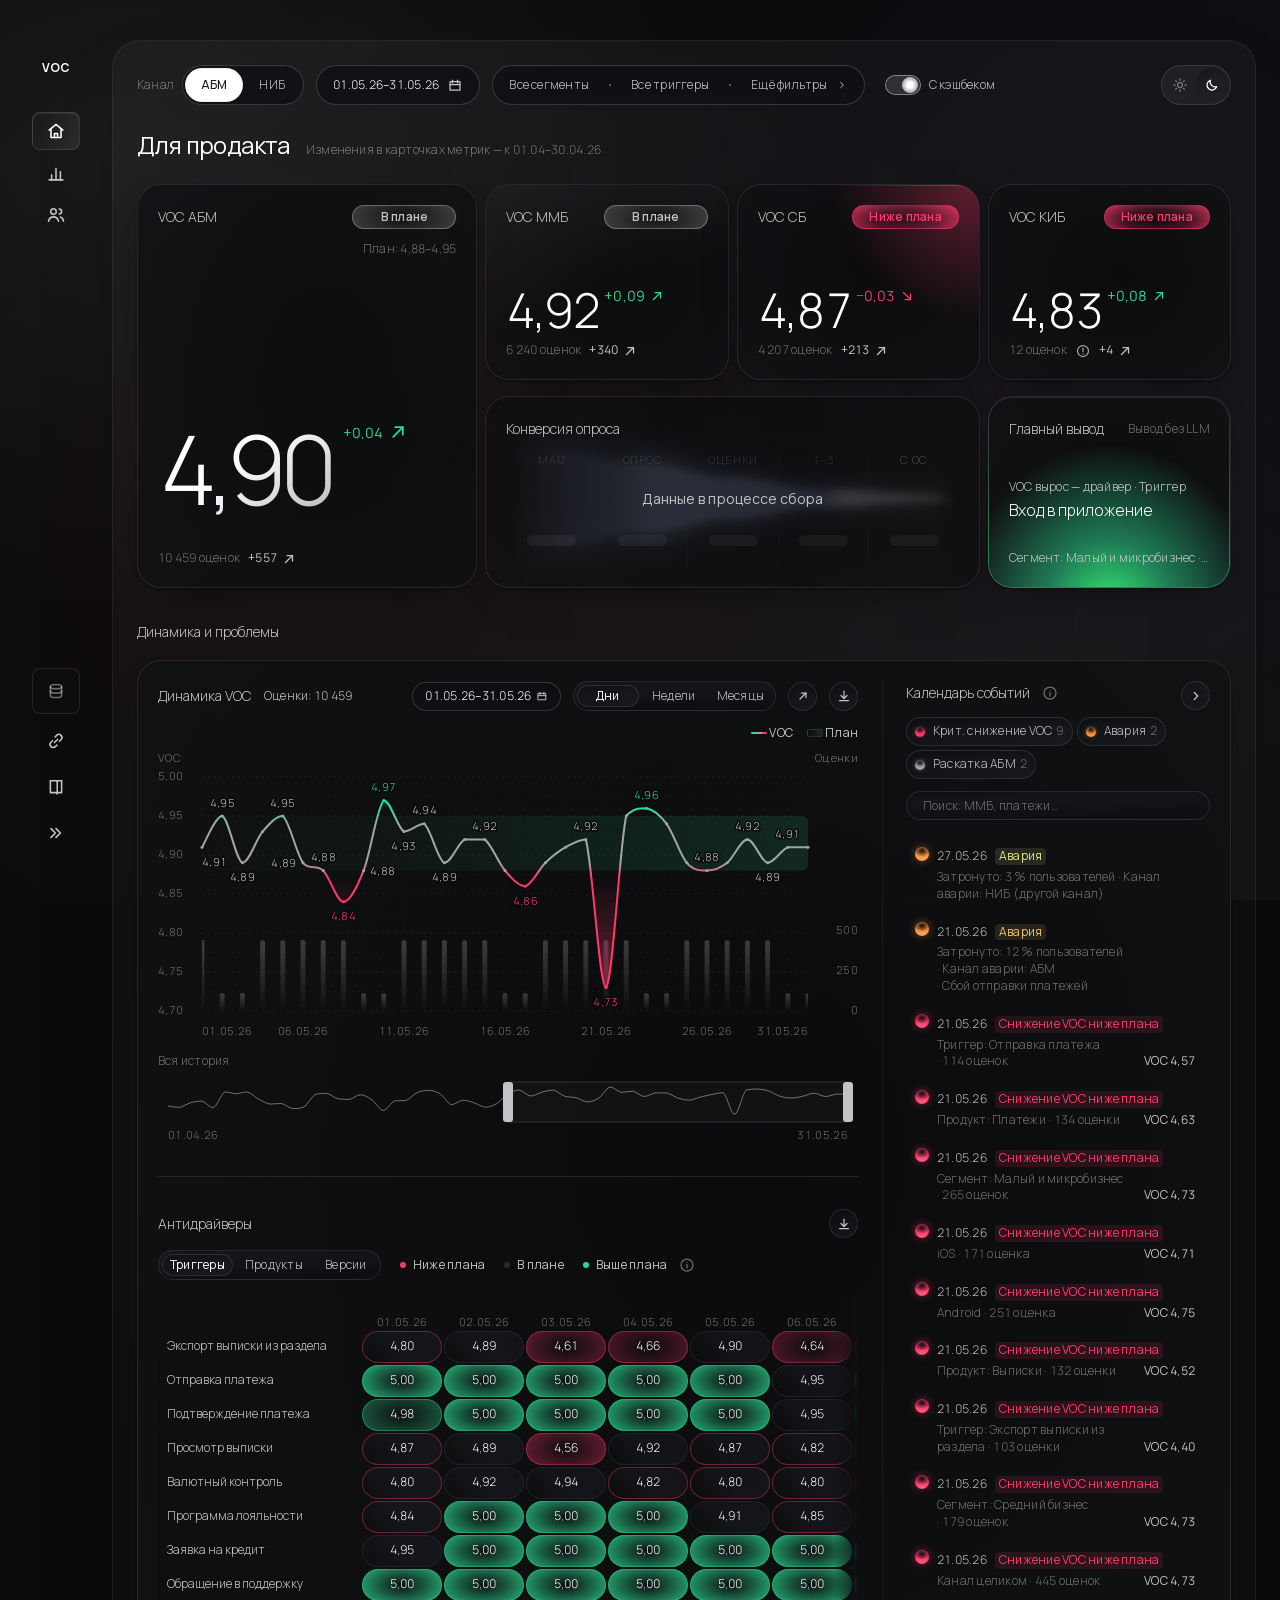
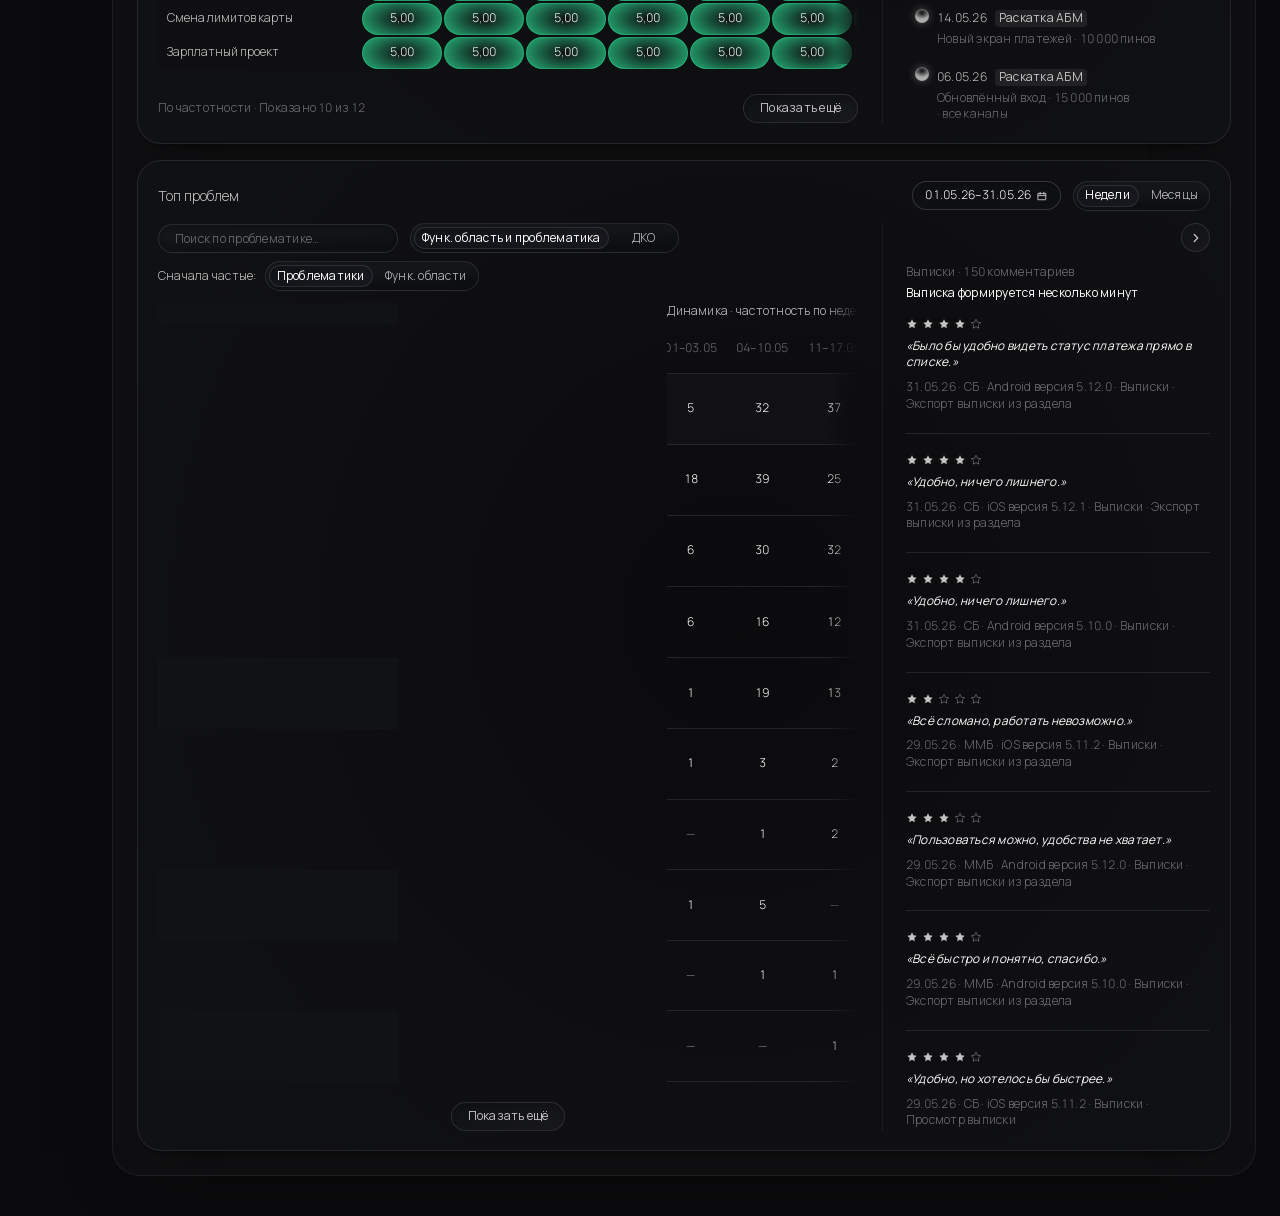
==== commit a93f9a28: "Веб-дашборд VOC B2B на синтетических данных: сборка из main 6ddc9ec (1.4.26), версии в URL модулей" ====
--- a/dashboard/index.html
+++ b/dashboard/index.html
@@ -2,7 +2,7 @@
 <html lang="ru">
 <head>
 <meta charset="utf-8">
-<script type="importmap">{"imports":{"./js/blocks/antidrivers.js":"./js/blocks/antidrivers.js?v=a7dbc706ca","./js/blocks/call-stats.js":"./js/blocks/call-stats.js?v=5bbb02a6e6","./js/blocks/conclusion.js":"./js/blocks/conclusion.js?v=4f535c7946","./js/blocks/conversion.js":"./js/blocks/conversion.js?v=a2b31d7fbb","./js/blocks/digest.js":"./js/blocks/digest.js?v=d623b806f8","./js/blocks/distribution.js":"./js/blocks/distribution.js?v=c670fdef54","./js/blocks/dynamics.js":"./js/blocks/dynamics.js?v=c28960b27d","./js/blocks/emotions.js":"./js/blocks/emotions.js?v=facdf7b89f","./js/blocks/insights.js":"./js/blocks/insights.js?v=93f0800b7d","./js/blocks/metric-card.js":"./js/blocks/metric-card.js?v=881ce0cc8e","./js/blocks/plan-days.js":"./js/blocks/plan-days.js?v=527ebc2d10","./js/blocks/tally.js":"./js/blocks/tally.js?v=abcfe7a68b","./js/blocks/verbatim-cards.js":"./js/blocks/verbatim-cards.js?v=a9fa6fc5f2","./js/blocks/verbatim-table.js":"./js/blocks/verbatim-table.js?v=463bae4d49","./js/blocks/voc-channel.js":"./js/blocks/voc-channel.js?v=41d41c9c02","./js/blocks/voc-segment.js":"./js/blocks/voc-segment.js?v=70e79f10e4","./js/boot.js":"./js/boot.js?v=a00a967e69","./js/components/badge.js":"./js/components/badge.js?v=d1ad9e7511","./js/components/chart-timeline.js":"./js/components/chart-timeline.js?v=6367e3355b","./js/components/chart-tooltip.js":"./js/components/chart-tooltip.js?v=3d55876114","./js/components/copy-button.js":"./js/components/copy-button.js?v=64014dbd6b","./js/components/delta.js":"./js/components/delta.js?v=2ec3403dbd","./js/components/detail-event-chip.js":"./js/components/detail-event-chip.js?v=fb641293a1","./js/components/driver-chip.js":"./js/components/driver-chip.js?v=0bf742186b","./js/components/empty-value.js":"./js/components/empty-value.js?v=81345415e8","./js/components/filter-popover.js":"./js/components/filter-popover.js?v=b3d8629276","./js/components/focus-chip.js":"./js/components/focus-chip.js?v=793202aca1","./js/components/h-scroll.js":"./js/components/h-scroll.js?v=5dd5fc105a","./js/components/heat-cell.js":"./js/components/heat-cell.js?v=4595dd8786","./js/components/hover-tooltip.js":"./js/components/hover-tooltip.js?v=82cfd952ab","./js/components/legend.js":"./js/components/legend.js?v=9207a5d634","./js/components/month-picker.js":"./js/components/month-picker.js?v=5563c352e9","./js/components/notice-bar.js":"./js/components/notice-bar.js?v=7fd1bdce82","./js/components/paging.js":"./js/components/paging.js?v=489a43fad9","./js/components/period-picker.js":"./js/components/period-picker.js?v=878e96edcd","./js/components/scale-tabs.js":"./js/components/scale-tabs.js?v=ca27288930","./js/components/search-field.js":"./js/components/search-field.js?v=95af8bac4a","./js/components/segmented.js":"./js/components/segmented.js?v=b0a6c9450d","./js/components/share-pie.js":"./js/components/share-pie.js?v=6068ed45ba","./js/components/side-toggle.js":"./js/components/side-toggle.js?v=7d51ea41fc","./js/components/sparkline.js":"./js/components/sparkline.js?v=46318515dc","./js/components/stage-observer.js":"./js/components/stage-observer.js?v=0dc4fc7a2c","./js/components/status-dot.js":"./js/components/status-dot.js?v=ec49e54396","./js/components/status-panel.js":"./js/components/status-panel.js?v=5786a67d90","./js/components/tag.js":"./js/components/tag.js?v=40e2c52f3a","./js/components/trigger-choices.js":"./js/components/trigger-choices.js?v=a7c39ec478","./js/components/value-delta.js":"./js/components/value-delta.js?v=38beb351fa","./js/core/analytical-causes.js":"./js/core/analytical-causes.js?v=6af40456af","./js/core/annotations.js":"./js/core/annotations.js?v=79cf65c75e","./js/core/anomalies.js":"./js/core/anomalies.js?v=dcd432c1ff","./js/core/antidrivers.js":"./js/core/antidrivers.js?v=0febc19e36","./js/core/breakdown.js":"./js/core/breakdown.js?v=89d612f00c","./js/core/calendar-analysis.js":"./js/core/calendar-analysis.js?v=be241b74b9","./js/core/calendar.js":"./js/core/calendar.js?v=f79b5bf039","./js/core/call-stats.js":"./js/core/call-stats.js?v=1b7b0fbe4f","./js/core/cashback.js":"./js/core/cashback.js?v=b01f9f4861","./js/core/chart-geometry.js":"./js/core/chart-geometry.js?v=634e2aff50","./js/core/conclusion-payload.js":"./js/core/conclusion-payload.js?v=9baac6a601","./js/core/conclusion-pool.js":"./js/core/conclusion-pool.js?v=b9a645f6ee","./js/core/conclusions.js":"./js/core/conclusions.js?v=3387ca3748","./js/core/conversion.js":"./js/core/conversion.js?v=fcc5b99341","./js/core/critical-drop.js":"./js/core/critical-drop.js?v=b40199aca9","./js/core/data-loss.js":"./js/core/data-loss.js?v=d16e295b7c","./js/core/dates.js":"./js/core/dates.js?v=1a16315c43","./js/core/digest.js":"./js/core/digest.js?v=8aaf9e3e4c","./js/core/dimensions.js":"./js/core/dimensions.js?v=56468d22e2","./js/core/distribution.js":"./js/core/distribution.js?v=761535ea06","./js/core/export.js":"./js/core/export.js?v=9d417f981c","./js/core/features.js":"./js/core/features.js?v=772fdeeb75","./js/core/forecast.js":"./js/core/forecast.js?v=05428c2de4","./js/core/format.js":"./js/core/format.js?v=4550b14e98","./js/core/heat-scale.js":"./js/core/heat-scale.js?v=b29b6f9476","./js/core/impact.js":"./js/core/impact.js?v=cd010089bb","./js/core/incident-events.js":"./js/core/incident-events.js?v=1b35727647","./js/core/insights.js":"./js/core/insights.js?v=97ce5ea265","./js/core/labels.js":"./js/core/labels.js?v=d99cb23114","./js/core/methodology.js":"./js/core/methodology.js?v=37ace787e8","./js/core/metrics.js":"./js/core/metrics.js?v=4c73911208","./js/core/period.js":"./js/core/period.js?v=6d58c531bd","./js/core/plan.js":"./js/core/plan.js?v=6f2a627f8d","./js/core/recent.js":"./js/core/recent.js?v=1eabe96836","./js/core/rest-days.js":"./js/core/rest-days.js?v=1d23f58cac","./js/core/round.js":"./js/core/round.js?v=884114321f","./js/core/segment-trend.js":"./js/core/segment-trend.js?v=1530f4f623","./js/core/sufficiency.js":"./js/core/sufficiency.js?v=70aeab6d08","./js/core/timeseries.js":"./js/core/timeseries.js?v=5694f6e500","./js/core/verbatim.js":"./js/core/verbatim.js?v=8317f7eaf2","./js/core/xlsx.js":"./js/core/xlsx.js?v=1c0e1e7521","./js/io/desktop.js":"./js/io/desktop.js?v=49a582e172","./js/io/llm-conclusion.js":"./js/io/llm-conclusion.js?v=a592fd195e","./js/io/loader.js":"./js/io/loader.js?v=f037867ede","./js/main.js":"./js/main.js?v=b6f650afab","./js/shell/app-update.js":"./js/shell/app-update.js?v=1979612d8f","./js/shell/block.js":"./js/shell/block.js?v=d0525c7859","./js/shell/data-import.js":"./js/shell/data-import.js?v=0283affc1b","./js/shell/feedback.js":"./js/shell/feedback.js?v=7dc2949c76","./js/shell/header-ambient.js":"./js/shell/header-ambient.js?v=c829f53b05","./js/shell/header.js":"./js/shell/header.js?v=2194bd4a27","./js/shell/inputs.js":"./js/shell/inputs.js?v=7cb2bcebff","./js/shell/nav-motion.js":"./js/shell/nav-motion.js?v=fe9453a0ef","./js/shell/side-nav.js":"./js/shell/side-nav.js?v=6d86c33ad5","./js/shell/theme.js":"./js/shell/theme.js?v=ddcf591254","./js/state/chart-selection.js":"./js/state/chart-selection.js?v=c026766b87","./js/state/controls.js":"./js/state/controls.js?v=942339e636","./js/state/detail-event.js":"./js/state/detail-event.js?v=51f7dc30cf","./js/state/developer-mode.js":"./js/state/developer-mode.js?v=65292cc6b3","./js/state/driver-pick.js":"./js/state/driver-pick.js?v=6dc648d2a4","./js/state/event-analysis.js":"./js/state/event-analysis.js?v=7089eac2eb","./js/state/focus.js":"./js/state/focus.js?v=6476a082be","./js/state/group-step.js":"./js/state/group-step.js?v=d5137d4652","./js/state/resolve-state.js":"./js/state/resolve-state.js?v=a1d07af120","./js/state/selection.js":"./js/state/selection.js?v=d0fcfe3a3c","./js/state/url-state.js":"./js/state/url-state.js?v=e46aa9b3bb","./js/ui/dom.js":"./js/ui/dom.js?v=f33af24811","./js/ui/download.js":"./js/ui/download.js?v=dee7f41e87","./js/ui/icons.js":"./js/ui/icons.js?v=1a620b30e6","./js/ui/motion.js":"./js/ui/motion.js?v=6001d92c45","./js/ui/page-height.js":"./js/ui/page-height.js?v=aa014b9ec2","./js/ui/popover.js":"./js/ui/popover.js?v=50ae0c595d"}}</script>
+<script type="importmap">{"imports":{"./js/blocks/antidrivers.js":"./js/blocks/antidrivers.js?v=a7dbc706ca","./js/blocks/call-stats.js":"./js/blocks/call-stats.js?v=5bbb02a6e6","./js/blocks/conclusion.js":"./js/blocks/conclusion.js?v=4f535c7946","./js/blocks/conversion.js":"./js/blocks/conversion.js?v=d02916044c","./js/blocks/digest.js":"./js/blocks/digest.js?v=6d5d8afdd7","./js/blocks/distribution.js":"./js/blocks/distribution.js?v=e53e536387","./js/blocks/dynamics.js":"./js/blocks/dynamics.js?v=74f1e01c2c","./js/blocks/emotions.js":"./js/blocks/emotions.js?v=facdf7b89f","./js/blocks/insights.js":"./js/blocks/insights.js?v=93f0800b7d","./js/blocks/metric-card.js":"./js/blocks/metric-card.js?v=8a6dda5f9e","./js/blocks/plan-days.js":"./js/blocks/plan-days.js?v=f720afdbe5","./js/blocks/tally.js":"./js/blocks/tally.js?v=abcfe7a68b","./js/blocks/verbatim-cards.js":"./js/blocks/verbatim-cards.js?v=a9fa6fc5f2","./js/blocks/verbatim-table.js":"./js/blocks/verbatim-table.js?v=463bae4d49","./js/blocks/voc-channel.js":"./js/blocks/voc-channel.js?v=95b957128b","./js/blocks/voc-segment.js":"./js/blocks/voc-segment.js?v=5d32d8b0f0","./js/boot.js":"./js/boot.js?v=a00a967e69","./js/components/badge.js":"./js/components/badge.js?v=d1ad9e7511","./js/components/chart-timeline.js":"./js/components/chart-timeline.js?v=6367e3355b","./js/components/chart-tooltip.js":"./js/components/chart-tooltip.js?v=3d55876114","./js/components/copy-button.js":"./js/components/copy-button.js?v=64014dbd6b","./js/components/delta.js":"./js/components/delta.js?v=1a3bb157b1","./js/components/detail-event-chip.js":"./js/components/detail-event-chip.js?v=fb641293a1","./js/components/driver-chip.js":"./js/components/driver-chip.js?v=0bf742186b","./js/components/empty-value.js":"./js/components/empty-value.js?v=81345415e8","./js/components/filter-popover.js":"./js/components/filter-popover.js?v=b3d8629276","./js/components/focus-chip.js":"./js/components/focus-chip.js?v=793202aca1","./js/components/h-scroll.js":"./js/components/h-scroll.js?v=5dd5fc105a","./js/components/heat-cell.js":"./js/components/heat-cell.js?v=4595dd8786","./js/components/hover-tooltip.js":"./js/components/hover-tooltip.js?v=82cfd952ab","./js/components/legend.js":"./js/components/legend.js?v=9207a5d634","./js/components/month-picker.js":"./js/components/month-picker.js?v=5563c352e9","./js/components/notice-bar.js":"./js/components/notice-bar.js?v=7fd1bdce82","./js/components/paging.js":"./js/components/paging.js?v=489a43fad9","./js/components/period-picker.js":"./js/components/period-picker.js?v=878e96edcd","./js/components/scale-tabs.js":"./js/components/scale-tabs.js?v=ca27288930","./js/components/search-field.js":"./js/components/search-field.js?v=95af8bac4a","./js/components/segmented.js":"./js/components/segmented.js?v=b0a6c9450d","./js/components/share-pie.js":"./js/components/share-pie.js?v=6068ed45ba","./js/components/side-toggle.js":"./js/components/side-toggle.js?v=7d51ea41fc","./js/components/sparkline.js":"./js/components/sparkline.js?v=47528c3548","./js/components/stage-observer.js":"./js/components/stage-observer.js?v=0dc4fc7a2c","./js/components/status-dot.js":"./js/components/status-dot.js?v=ec49e54396","./js/components/status-panel.js":"./js/components/status-panel.js?v=5786a67d90","./js/components/tag.js":"./js/components/tag.js?v=40e2c52f3a","./js/components/trigger-choices.js":"./js/components/trigger-choices.js?v=a7c39ec478","./js/components/value-delta.js":"./js/components/value-delta.js?v=38beb351fa","./js/core/analytical-causes.js":"./js/core/analytical-causes.js?v=6af40456af","./js/core/annotations.js":"./js/core/annotations.js?v=79cf65c75e","./js/core/anomalies.js":"./js/core/anomalies.js?v=dcd432c1ff","./js/core/antidrivers.js":"./js/core/antidrivers.js?v=0febc19e36","./js/core/breakdown.js":"./js/core/breakdown.js?v=89d612f00c","./js/core/calendar-analysis.js":"./js/core/calendar-analysis.js?v=be241b74b9","./js/core/calendar.js":"./js/core/calendar.js?v=f79b5bf039","./js/core/call-stats.js":"./js/core/call-stats.js?v=1b7b0fbe4f","./js/core/cashback.js":"./js/core/cashback.js?v=b01f9f4861","./js/core/chart-geometry.js":"./js/core/chart-geometry.js?v=634e2aff50","./js/core/conclusion-payload.js":"./js/core/conclusion-payload.js?v=9baac6a601","./js/core/conclusion-pool.js":"./js/core/conclusion-pool.js?v=b9a645f6ee","./js/core/conclusions.js":"./js/core/conclusions.js?v=3387ca3748","./js/core/conversion.js":"./js/core/conversion.js?v=fcc5b99341","./js/core/critical-drop.js":"./js/core/critical-drop.js?v=b40199aca9","./js/core/data-loss.js":"./js/core/data-loss.js?v=d16e295b7c","./js/core/dates.js":"./js/core/dates.js?v=1a16315c43","./js/core/digest.js":"./js/core/digest.js?v=bb1e1c8f13","./js/core/dimensions.js":"./js/core/dimensions.js?v=56468d22e2","./js/core/distribution.js":"./js/core/distribution.js?v=761535ea06","./js/core/export.js":"./js/core/export.js?v=9d417f981c","./js/core/features.js":"./js/core/features.js?v=772fdeeb75","./js/core/forecast.js":"./js/core/forecast.js?v=05428c2de4","./js/core/format.js":"./js/core/format.js?v=4550b14e98","./js/core/heat-scale.js":"./js/core/heat-scale.js?v=b29b6f9476","./js/core/impact.js":"./js/core/impact.js?v=cd010089bb","./js/core/incident-events.js":"./js/core/incident-events.js?v=1b35727647","./js/core/insights.js":"./js/core/insights.js?v=97ce5ea265","./js/core/labels.js":"./js/core/labels.js?v=d99cb23114","./js/core/methodology.js":"./js/core/methodology.js?v=37ace787e8","./js/core/metrics.js":"./js/core/metrics.js?v=4c73911208","./js/core/period.js":"./js/core/period.js?v=6d58c531bd","./js/core/plan.js":"./js/core/plan.js?v=6f2a627f8d","./js/core/recent.js":"./js/core/recent.js?v=1eabe96836","./js/core/rest-days.js":"./js/core/rest-days.js?v=1d23f58cac","./js/core/round.js":"./js/core/round.js?v=884114321f","./js/core/segment-trend.js":"./js/core/segment-trend.js?v=f60f116313","./js/core/sufficiency.js":"./js/core/sufficiency.js?v=70aeab6d08","./js/core/timeseries.js":"./js/core/timeseries.js?v=5694f6e500","./js/core/verbatim.js":"./js/core/verbatim.js?v=8317f7eaf2","./js/core/xlsx.js":"./js/core/xlsx.js?v=1c0e1e7521","./js/io/desktop.js":"./js/io/desktop.js?v=49a582e172","./js/io/llm-conclusion.js":"./js/io/llm-conclusion.js?v=a592fd195e","./js/io/loader.js":"./js/io/loader.js?v=f037867ede","./js/main.js":"./js/main.js?v=b6f650afab","./js/shell/app-update.js":"./js/shell/app-update.js?v=1979612d8f","./js/shell/block.js":"./js/shell/block.js?v=d0525c7859","./js/shell/data-import.js":"./js/shell/data-import.js?v=0283affc1b","./js/shell/feedback.js":"./js/shell/feedback.js?v=7dc2949c76","./js/shell/header-ambient.js":"./js/shell/header-ambient.js?v=c829f53b05","./js/shell/header.js":"./js/shell/header.js?v=2194bd4a27","./js/shell/inputs.js":"./js/shell/inputs.js?v=7cb2bcebff","./js/shell/nav-motion.js":"./js/shell/nav-motion.js?v=fe9453a0ef","./js/shell/side-nav.js":"./js/shell/side-nav.js?v=6d86c33ad5","./js/shell/theme.js":"./js/shell/theme.js?v=ddcf591254","./js/state/chart-selection.js":"./js/state/chart-selection.js?v=c026766b87","./js/state/controls.js":"./js/state/controls.js?v=942339e636","./js/state/detail-event.js":"./js/state/detail-event.js?v=51f7dc30cf","./js/state/developer-mode.js":"./js/state/developer-mode.js?v=65292cc6b3","./js/state/driver-pick.js":"./js/state/driver-pick.js?v=6dc648d2a4","./js/state/event-analysis.js":"./js/state/event-analysis.js?v=7089eac2eb","./js/state/focus.js":"./js/state/focus.js?v=6476a082be","./js/state/group-step.js":"./js/state/group-step.js?v=d5137d4652","./js/state/resolve-state.js":"./js/state/resolve-state.js?v=a1d07af120","./js/state/selection.js":"./js/state/selection.js?v=d0fcfe3a3c","./js/state/url-state.js":"./js/state/url-state.js?v=e46aa9b3bb","./js/ui/dom.js":"./js/ui/dom.js?v=f33af24811","./js/ui/download.js":"./js/ui/download.js?v=dee7f41e87","./js/ui/icons.js":"./js/ui/icons.js?v=1a620b30e6","./js/ui/motion.js":"./js/ui/motion.js?v=6001d92c45","./js/ui/page-height.js":"./js/ui/page-height.js?v=aa014b9ec2","./js/ui/popover.js":"./js/ui/popover.js?v=50ae0c595d"}}</script>
 <meta name="viewport" content="width=device-width, initial-scale=1">
 <title>Дашборд VOC для PO B2B</title>
 <!-- J-69: тема — до первой отрисовки, иначе светлая страница мигает тёмной; ключ — THEME_KEY в js/shell/theme.js -->
@@ -12,12 +12,12 @@
 <script type="module" src="js/boot.js?v=a00a967e69" async></script>
 <link rel="preload" href="fonts/manrope-latin.woff2" as="font" type="font/woff2" crossorigin>
 <link rel="preload" href="fonts/manrope-cyrillic.woff2" as="font" type="font/woff2" crossorigin>
-<link rel="stylesheet" href="css/tokens.css?v=a7cf35e8ef">
-<link rel="stylesheet" href="css/shell.css?v=da922cb743">
+<link rel="stylesheet" href="css/tokens.css?v=30d39e0321">
+<link rel="stylesheet" href="css/shell.css?v=bc38382cd8">
 <link rel="stylesheet" href="css/components/segmented.css?v=dc4181500f">
 <link rel="stylesheet" href="css/components/indicators.css?v=3eb8ea27c4">
 <link rel="stylesheet" href="css/components/legend.css?v=0d91766909">
-<link rel="stylesheet" href="css/components/sparkline.css?v=f63634a35a">
+<link rel="stylesheet" href="css/components/sparkline.css?v=37e2fde3fc">
 <link rel="stylesheet" href="css/components/share-pie.css?v=82e1083004">
 <link rel="stylesheet" href="css/components/focus-chip.css?v=4b0924bc93">
 <link rel="stylesheet" href="css/components/trigger-choices.css?v=2332026458">
@@ -31,37 +31,37 @@
 <link rel="stylesheet" href="css/components/chart-tooltip.css?v=1ddd7dde62">
 <link rel="stylesheet" href="css/components/chart-timeline.css?v=54247949eb">
 <link rel="stylesheet" href="css/components/heat-cell.css?v=35babb9523">
-<link rel="stylesheet" href="css/blocks/metrics.css?v=c1c5c0f2f6">
+<link rel="stylesheet" href="css/blocks/metrics.css?v=985eb4f579">
 <link rel="stylesheet" href="css/blocks/distribution.css?v=5d078fbb83">
 <link rel="stylesheet" href="css/blocks/conclusion.css?v=6c492d3227">
-<link rel="stylesheet" href="css/blocks/dynamics.css?v=87b03d189d">
+<link rel="stylesheet" href="css/blocks/dynamics.css?v=c51f2bbeba">
 <link rel="stylesheet" href="css/blocks/antidrivers.css?v=30ea123c9d">
 <link rel="stylesheet" href="css/blocks/insights.css?v=cc72209dad">
 <link rel="stylesheet" href="css/blocks/verbatim.css?v=f80118e03f">
-<link rel="stylesheet" href="css/blocks/digest.css?v=5954420e57">
+<link rel="stylesheet" href="css/blocks/digest.css?v=44ea0a655f">
 <link rel="stylesheet" href="css/blocks/call-stats.css?v=6faeaf2c89">
 <link rel="stylesheet" href="css/blocks/emotions.css?v=43d3a75a92">
 <!-- modulepreload: node tools/module_preload.mjs --write -->
 <link rel="modulepreload" href="js/blocks/antidrivers.js?v=a7dbc706ca">
 <link rel="modulepreload" href="js/blocks/call-stats.js?v=5bbb02a6e6">
 <link rel="modulepreload" href="js/blocks/conclusion.js?v=4f535c7946">
-<link rel="modulepreload" href="js/blocks/conversion.js?v=a2b31d7fbb">
-<link rel="modulepreload" href="js/blocks/digest.js?v=d623b806f8">
-<link rel="modulepreload" href="js/blocks/distribution.js?v=c670fdef54">
-<link rel="modulepreload" href="js/blocks/dynamics.js?v=c28960b27d">
+<link rel="modulepreload" href="js/blocks/conversion.js?v=d02916044c">
+<link rel="modulepreload" href="js/blocks/digest.js?v=6d5d8afdd7">
+<link rel="modulepreload" href="js/blocks/distribution.js?v=e53e536387">
+<link rel="modulepreload" href="js/blocks/dynamics.js?v=74f1e01c2c">
 <link rel="modulepreload" href="js/blocks/emotions.js?v=facdf7b89f">
 <link rel="modulepreload" href="js/blocks/insights.js?v=93f0800b7d">
-<link rel="modulepreload" href="js/blocks/metric-card.js?v=881ce0cc8e">
-<link rel="modulepreload" href="js/blocks/plan-days.js?v=527ebc2d10">
+<link rel="modulepreload" href="js/blocks/metric-card.js?v=8a6dda5f9e">
+<link rel="modulepreload" href="js/blocks/plan-days.js?v=f720afdbe5">
 <link rel="modulepreload" href="js/blocks/verbatim-cards.js?v=a9fa6fc5f2">
 <link rel="modulepreload" href="js/blocks/verbatim-table.js?v=463bae4d49">
-<link rel="modulepreload" href="js/blocks/voc-channel.js?v=41d41c9c02">
-<link rel="modulepreload" href="js/blocks/voc-segment.js?v=70e79f10e4">
+<link rel="modulepreload" href="js/blocks/voc-channel.js?v=95b957128b">
+<link rel="modulepreload" href="js/blocks/voc-segment.js?v=5d32d8b0f0">
 <link rel="modulepreload" href="js/components/badge.js?v=d1ad9e7511">
 <link rel="modulepreload" href="js/components/chart-timeline.js?v=6367e3355b">
 <link rel="modulepreload" href="js/components/chart-tooltip.js?v=3d55876114">
 <link rel="modulepreload" href="js/components/copy-button.js?v=64014dbd6b">
-<link rel="modulepreload" href="js/components/delta.js?v=2ec3403dbd">
+<link rel="modulepreload" href="js/components/delta.js?v=1a3bb157b1">
 <link rel="modulepreload" href="js/components/detail-event-chip.js?v=fb641293a1">
 <link rel="modulepreload" href="js/components/driver-chip.js?v=0bf742186b">
 <link rel="modulepreload" href="js/components/empty-value.js?v=81345415e8">
@@ -80,7 +80,7 @@
 <link rel="modulepreload" href="js/components/segmented.js?v=b0a6c9450d">
 <link rel="modulepreload" href="js/components/share-pie.js?v=6068ed45ba">
 <link rel="modulepreload" href="js/components/side-toggle.js?v=7d51ea41fc">
-<link rel="modulepreload" href="js/components/sparkline.js?v=46318515dc">
+<link rel="modulepreload" href="js/components/sparkline.js?v=47528c3548">
 <link rel="modulepreload" href="js/components/stage-observer.js?v=0dc4fc7a2c">
 <link rel="modulepreload" href="js/components/status-dot.js?v=ec49e54396">
 <link rel="modulepreload" href="js/components/status-panel.js?v=5786a67d90">
@@ -104,7 +104,7 @@
 <link rel="modulepreload" href="js/core/critical-drop.js?v=b40199aca9">
 <link rel="modulepreload" href="js/core/data-loss.js?v=d16e295b7c">
 <link rel="modulepreload" href="js/core/dates.js?v=1a16315c43">
-<link rel="modulepreload" href="js/core/digest.js?v=8aaf9e3e4c">
+<link rel="modulepreload" href="js/core/digest.js?v=bb1e1c8f13">
 <link rel="modulepreload" href="js/core/dimensions.js?v=56468d22e2">
 <link rel="modulepreload" href="js/core/distribution.js?v=761535ea06">
 <link rel="modulepreload" href="js/core/export.js?v=9d417f981c">
@@ -123,7 +123,7 @@
 <link rel="modulepreload" href="js/core/recent.js?v=1eabe96836">
 <link rel="modulepreload" href="js/core/rest-days.js?v=1d23f58cac">
 <link rel="modulepreload" href="js/core/round.js?v=884114321f">
-<link rel="modulepreload" href="js/core/segment-trend.js?v=1530f4f623">
+<link rel="modulepreload" href="js/core/segment-trend.js?v=f60f116313">
 <link rel="modulepreload" href="js/core/sufficiency.js?v=70aeab6d08">
 <link rel="modulepreload" href="js/core/timeseries.js?v=5694f6e500">
 <link rel="modulepreload" href="js/core/verbatim.js?v=8317f7eaf2">
--- a/dashboard/css/tokens.css
+++ b/dashboard/css/tokens.css
@@ -151,12 +151,16 @@
     --color-plan-band — насыщенный конец полосы (стоп SVG-градиента), --plan-band-gradient — тот же градиент для CSS-фона
   */
   /*
-    J-?: один коридор везде — по редизайну (Figma, плитки ролей): прозрачный → #C3F3CD к 30 % → #57D270 с 75 %.
-    В тёмной теме пара слабее (α 0,05 / 0,14), в светлой — α 0,2 / 0,2. Блоки (роли, мини-линии) ссылаются на эти токены
-  */
-  --color-plan-band-mid: rgba(195, 243, 205, 0.05);
-  --color-plan-band: rgba(87, 210, 112, 0.14);
-  --plan-band-gradient: linear-gradient(90deg, transparent, var(--color-plan-band-mid) 30%, var(--color-plan-band) 75%);
+    Один коридор везде; стопы 0 · 30 % · 75 % · 100 %: прозрачный → --color-plan-band-mid → --color-plan-band-high →
+    --color-plan-band. По макетам плитки роли: в каждой теме один цвет, прозрачность растёт линейно, стопы 30 % и 75 %
+    лежат на этой прямой. Тёмная (Figma 5415:21): #2DDA93, α 0 → 0,133. Светлая (Figma 5416:24): #7FF3AF, градиент
+    макета шире полосы — видимая часть от α ≈ 0,05 до 0,3; стопы 30 / 75 / 100 % взяты с неё, левый край прозрачный.
+    Блоки (роли, мини-линии) ссылаются на эти токены
+  */
+  --color-plan-band-mid: rgba(45, 218, 147, 0.04);
+  --color-plan-band-high: rgba(45, 218, 147, 0.1);
+  --color-plan-band: rgba(45, 218, 147, 0.133);
+  --plan-band-gradient: linear-gradient(90deg, transparent, var(--color-plan-band-mid) 30%, var(--color-plan-band-high) 75%, var(--color-plan-band));
 
   /* Шкала отступов: только кратное 4 (V-02) */
   --space-1: 4px;
@@ -606,6 +610,8 @@
   --radius-plan-band: 6px;
   --radius-plan-band-line: 4px;
   --radius-plan-band-key: 2px;
+  /* Коридор в плитке роли — 10 по макетам обеих тем (Figma 5415:21, 5416:24) */
+  --radius-band-tile: 10px;
   --radius-pill: 999px;
   /* J-167: портрет роли уходит в прозрачность к левому нижнему углу, как на макете заказчика */
   --portrait-fade: linear-gradient(to top right, transparent 8%, #000 62%);
@@ -785,9 +791,10 @@
   --icon-check: url("data:image/svg+xml,%3Csvg xmlns='http://www.w3.org/2000/svg' viewBox='0 0 12 12'%3E%3Cpath d='M2.5 6.2 5 8.6 9.5 3.6' fill='none' stroke='%23FFFFFF' stroke-width='1.6' stroke-linecap='round' stroke-linejoin='round'/%3E%3C/svg%3E");
 
   --color-heat-neutral: #EEF0F3;
-  /* Коридор плана — пара светлой темы (J-?, Figma) */
-  --color-plan-band-mid: rgba(195, 243, 205, 0.2);
-  --color-plan-band: rgba(87, 210, 112, 0.2);
+  /* Коридор плана светлой темы — по макету плитки роли (Figma 5416:24): #7FF3AF, α 0,12 / 0,24 / 0,3 на 30 / 75 / 100 % */
+  --color-plan-band-mid: rgba(127, 243, 175, 0.12);
+  --color-plan-band-high: rgba(127, 243, 175, 0.24);
+  --color-plan-band: rgba(127, 243, 175, 0.3);
 
   /*
     J-?: подложка карточки — по редизайну 1 в 1 (Figma 5362:778, плитка роли): рамка 1 px белая, заливка — радиальный
--- a/dashboard/css/shell.css
+++ b/dashboard/css/shell.css
@@ -1440,8 +1440,13 @@
 }
 
 /* Выбранный фильтр — чип: значение и крестик в одной плашке; форма, а не только цвет, отличает его (R-34, D-26) */
+/* Поле от чипа до рамки панели — --space-1 со всех сторон (J-05): чип растянут на дорожку панели, его рамка входит
+   в высоту, а не добавляется к ней — при любом округлении 0,5 px на экране. Чип и панель — pill, при равном поле
+   скругления концентричны. Чип короче --filter-min-width — содержимое по центру: поля у кода и у крестика равны */
 .filters__item--chip {
+  align-self: stretch;
   align-items: center;
+  justify-content: center;
   border: var(--hairline) solid var(--color-border-strong);
   border-radius: var(--radius-pill);
   background: var(--control-raised);
@@ -1449,7 +1454,15 @@
 }
 
 .filters__item--chip .filters__control {
+  align-self: stretch;
+  min-height: 0;
   padding-inline-end: var(--space-1);
+}
+
+/* Круг крестика концентричен концу чипа: зазор справа равен зазору сверху и снизу. Тогда штрих «×» стоит от края
+   на --space-3, как код слева: 2,5 + 6 (поле цели 24) + 3,4 (поле штриха в сетке иконки) ≈ 12 */
+.filters__item--chip .filters__clear {
+  margin-inline-end: calc((var(--header-control-height) - 2 * var(--space-1) - 2 * var(--divider-width) - 2 * var(--hairline) - var(--tab-height)) / 2);
 }
 
 .filters__item--chip:hover {
--- a/dashboard/css/components/sparkline.css
+++ b/dashboard/css/components/sparkline.css
@@ -31,6 +31,12 @@
   pointer-events: none;
 }
 
+/* Неполный интервал (`partial`: месяц ещё идёт) — полая точка тона линии, как `chart-point--partial` графика динамики */
+.sparkline__marker.sparkline__marker--partial {
+  background: var(--color-surface);
+  box-shadow: inset 0 0 0 var(--divider-width) var(--tone);
+}
+
 .sparkline__area {
   stroke: none;
 }
@@ -136,13 +142,17 @@
   vector-effect: non-scaling-stroke;
 }
 
-/* Ступени коридора 0 · 30 % · 75 % · 100 % — общие стопы: прозрачный → --color-plan-band-mid → --color-plan-band */
+/* Ступени коридора 0 · 30 % · 75 % · 100 % — общие стопы: прозрачный → --color-plan-band-mid → --color-plan-band-high → --color-plan-band */
 .sparkline__band-stop {
   stop-color: var(--color-plan-band);
 }
 
 .sparkline__band-stop--mid {
   stop-color: var(--color-plan-band-mid);
+}
+
+.sparkline__band-stop--high {
+  stop-color: var(--color-plan-band-high);
 }
 
 /* Прозрачный край — цветом середины с нулевой непрозрачностью: от «transparent» (чёрного) градиент сереет у левого края */
--- a/dashboard/css/blocks/metrics.css
+++ b/dashboard/css/blocks/metrics.css
@@ -122,6 +122,33 @@
   --label-shift: calc(-100% - var(--space-1));
   /* Ореол цветом поверхности: в узком тренде линия к крайней точке проходит под подписью — подпись читается поверх */
   text-shadow: 0 0 var(--space-1) var(--color-surface), 0 0 calc(var(--space-1) / 2) var(--color-surface);
+}
+
+/*
+  Подпись крайней точки, к которой линия приходит сверху, — под точкой (`labelBelow` в metric-card.trendNode): над ней
+  подпись наехала бы на линию. Место под неё — тот же запас, что сверху, а не общий `--space-5` широких линий
+*/
+.metric__trend .sparkline-labels__value--below {
+  --label-shift: var(--space-1);
+}
+
+.metric__trend .sparkline-labels--below > .sparkline-labels__plot {
+  margin-block-end: var(--space-3);
+}
+
+/* Неполная точка крупнее остальных: полое кольцо 3 px не отличить от точки */
+.metric__trend .sparkline-labels .sparkline__marker--partial {
+  width: calc(var(--sparkline-dot-sm) * 2);
+  height: calc(var(--sparkline-dot-sm) * 2);
+}
+
+/* «!» малой выборки неполного шага — у его подписи на оси, тем же значком, что у «N оценок», но кеглем оси */
+.metric__trend-warning {
+  width: var(--icon-size-sm);
+  height: var(--icon-size-sm);
+  margin-inline-start: calc(var(--space-1) / 2);
+  vertical-align: -0.15em;
+  color: var(--color-neutral);
 }
 
 /* Линия берёт остаток высоты, а не высоту из пропорции viewBox; ряд шагов не сжимается */
@@ -630,7 +657,7 @@
   flex: 1 1 auto;
   grid-template-rows: auto minmax(var(--space-8), 1fr) auto auto;
   /* Доли колонок — те же, что COLUMNS в blocks/conversion.js: по ним стоят центры полосы */
-  grid-template-columns: 0.45fr 0.5fr 1.2fr 1.2fr 1.2fr;
+  grid-template-columns: repeat(5, 1fr);
   align-self: stretch;
   min-width: 0;
   position: relative;
@@ -780,9 +807,15 @@
   display: none;
 }
 
+/* Строка значения — во всю колонку: от неё полоса считает свою предельную ширину */
+.conversion--pending .conversion__line {
+  justify-self: stretch;
+}
+
 .conversion__bar {
   display: block;
-  width: 3.5em;
+  /* Полоса не выходит за колонку, даже узкую */
+  width: min(3.5em, 100%);
   height: 0.6lh;
   margin-block: 0.2lh;
   border-radius: var(--radius-control);
--- a/dashboard/css/blocks/dynamics.css
+++ b/dashboard/css/blocks/dynamics.css
@@ -71,12 +71,19 @@
   stop-color: var(--color-plan-band);
 }
 
+/* Прозрачный край — цветом середины с нулевой непрозрачностью, как у мини-линий: SVG смешивает стопы без
+   предумножения, и от «transparent» (чёрного) полоса серела у левого края — в светлой теме заметно */
 .chart-plan-band-stop--clear {
-  stop-color: transparent;
+  stop-color: var(--color-plan-band-mid);
+  stop-opacity: 0;
 }
 
 .chart-plan-band-stop--mid {
   stop-color: var(--color-plan-band-mid);
+}
+
+.chart-plan-band-stop--high {
+  stop-color: var(--color-plan-band-high);
 }
 
 .chart-bars {
--- a/dashboard/css/blocks/digest.css
+++ b/dashboard/css/blocks/digest.css
@@ -79,34 +79,63 @@
   Итог: число и оценки — по своему содержимому, линия полугода — остаток между ними с равными отступами 32 с обеих
   сторон; поле линии вмещает крайние точки и подписи, ничего не выходит за колонку
 */
+/*
+  Итог — на сетке колонок страницы (.digest): VOC над сегментами, линия полугода ровно над «ДКО: антидрайверы», оценки над
+  триггерами (правка 17.11: линия уходила за край карточки ДКО). Итог стоит в карточке с полем, поэтому сетка выходит на
+  поле и рамку карточки, а крайние колонки возвращают поле внутрь — числа стоят на линии содержимого карточек под ними
+*/
 .digest-summary {
+  --summary-inset: calc(var(--card-padding) + var(--card-border-width));
   display: grid;
-  grid-template-columns: auto minmax(0, 1fr) auto;
-  gap: var(--space-8);
+  grid-template-columns: minmax(0, 1fr) minmax(0, 1.25fr) minmax(0, 1fr);
+  gap: var(--gap-section);
   align-items: end;
-}
-
-.digest-summary > .digest-trend {
-  padding-inline: var(--space-2);
+  margin-inline: calc(-1 * var(--summary-inset));
+}
+
+.digest-summary > .digest-summary__voc {
+  padding-inline-start: var(--summary-inset);
+}
+
+/* Оценки — на линии содержимого карточки триггеров под ними: от конца линии полугода их отделяет поле, а не 8 px */
+.digest-summary > .digest-summary__count {
+  padding-inline: var(--summary-inset);
 }
 
 @media (max-width: 900px) {
   .digest-summary {
     grid-template-columns: minmax(0, 1fr);
+    margin-inline: 0;
+  }
+
+  .digest-summary > .digest-summary__voc,
+  .digest-summary > .digest-summary__count {
+    padding-inline: 0;
   }
 }
 
 /* J-176: число оценок и столбики месяцев рядом; столбики — по высоте числа */
 .digest-summary__count {
   display: flex;
-  align-items: flex-end;
-  justify-content: flex-end;
-  gap: var(--space-6);
+  /*
+    Узкая колонка (1280: «+151» наезжал на столбики) — столбики уходят строкой над числом, а число остаётся в строке с VOC
+    и подписью линии. wrap-reverse меняет края поперечной оси: flex-start здесь — низ строки
+  */
+  flex-wrap: wrap-reverse;
+  align-items: flex-start;
+  gap: var(--space-4) var(--space-6);
   min-width: 0;
+}
+
+/* Число с дельтой не сжимается под столбики; оно у левого края колонки (линия содержимого карточки триггеров) */
+.digest-summary__count > .metric {
+  flex: none;
 }
 
 .digest-bars--count {
   flex: none;
+  /* Столбики — у правого края колонки и в одной строке с числом, и строкой над ним */
+  margin-inline-start: auto;
 }
 
 .digest-bars--count .digest-bars__item {
@@ -133,8 +162,11 @@
   (под числом и база) слипаются в одну
 */
 .digest-summary__wrap {
-  /* Заголовок страницы → крупное число — уровень секции, а не 12 между заголовком и телом карточки */
-  margin-top: var(--space-4);
+  /*
+    Заголовок страницы → крупное число — шире, чем контролы → заголовок (--gap-page-head, 24): итог без карточки, и при
+    равных зазорах контролы, заголовок и число читались одним массивом (правка 17.11)
+  */
+  margin-top: var(--space-8);
   display: flex;
   flex-direction: column;
   gap: var(--space-6);
@@ -400,6 +432,12 @@
   min-height: var(--space-8);
   padding-inline: var(--space-3);
   white-space: nowrap;
+}
+
+/* Ниже Q75 — без рамки и подложки, просто число, как на ежемесячном слайде (правка 17.11): заливка только у сильных */
+.digest-pill.heatmap-cell--muted {
+  border-color: transparent;
+  background: none;
 }
 
 .digest-table {
@@ -867,6 +905,8 @@
 .role-card__side {
   --sparkline-dot: calc(var(--space-1) * 0.75);
   --sparkline-band-filter: none;
+  /* Коридор плитки скруглён по макету тёмной темы (Figma 5415:21) — токен --radius-band-tile */
+  --sparkline-band-radius: var(--radius-band-tile);
   /*
     Один зелёный (правка пользователя): заливка «выше плана» — цветом коридора, от его плотности к нулю, а не своим
     #00CC88; над пиком — 32 px вместо 20: подпись самой высокой точки не прижимается к верху плитки и названию роли
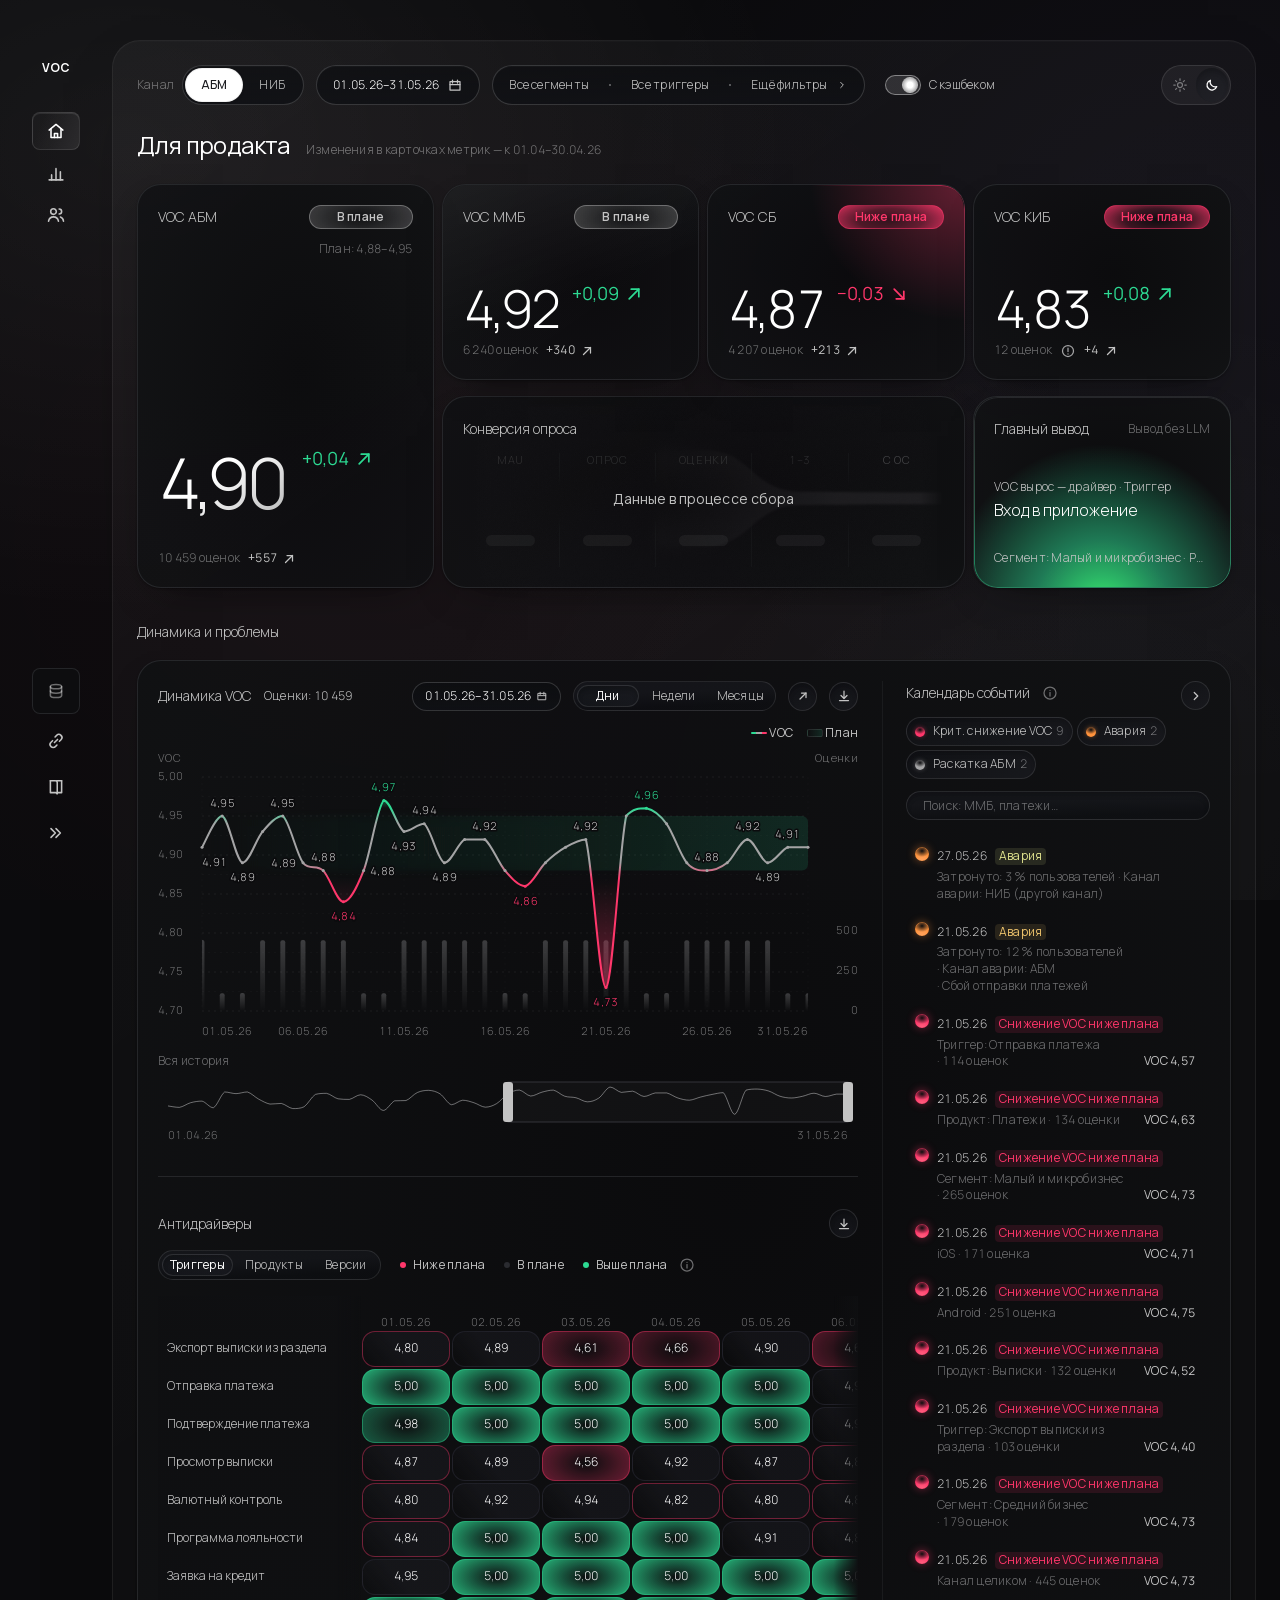
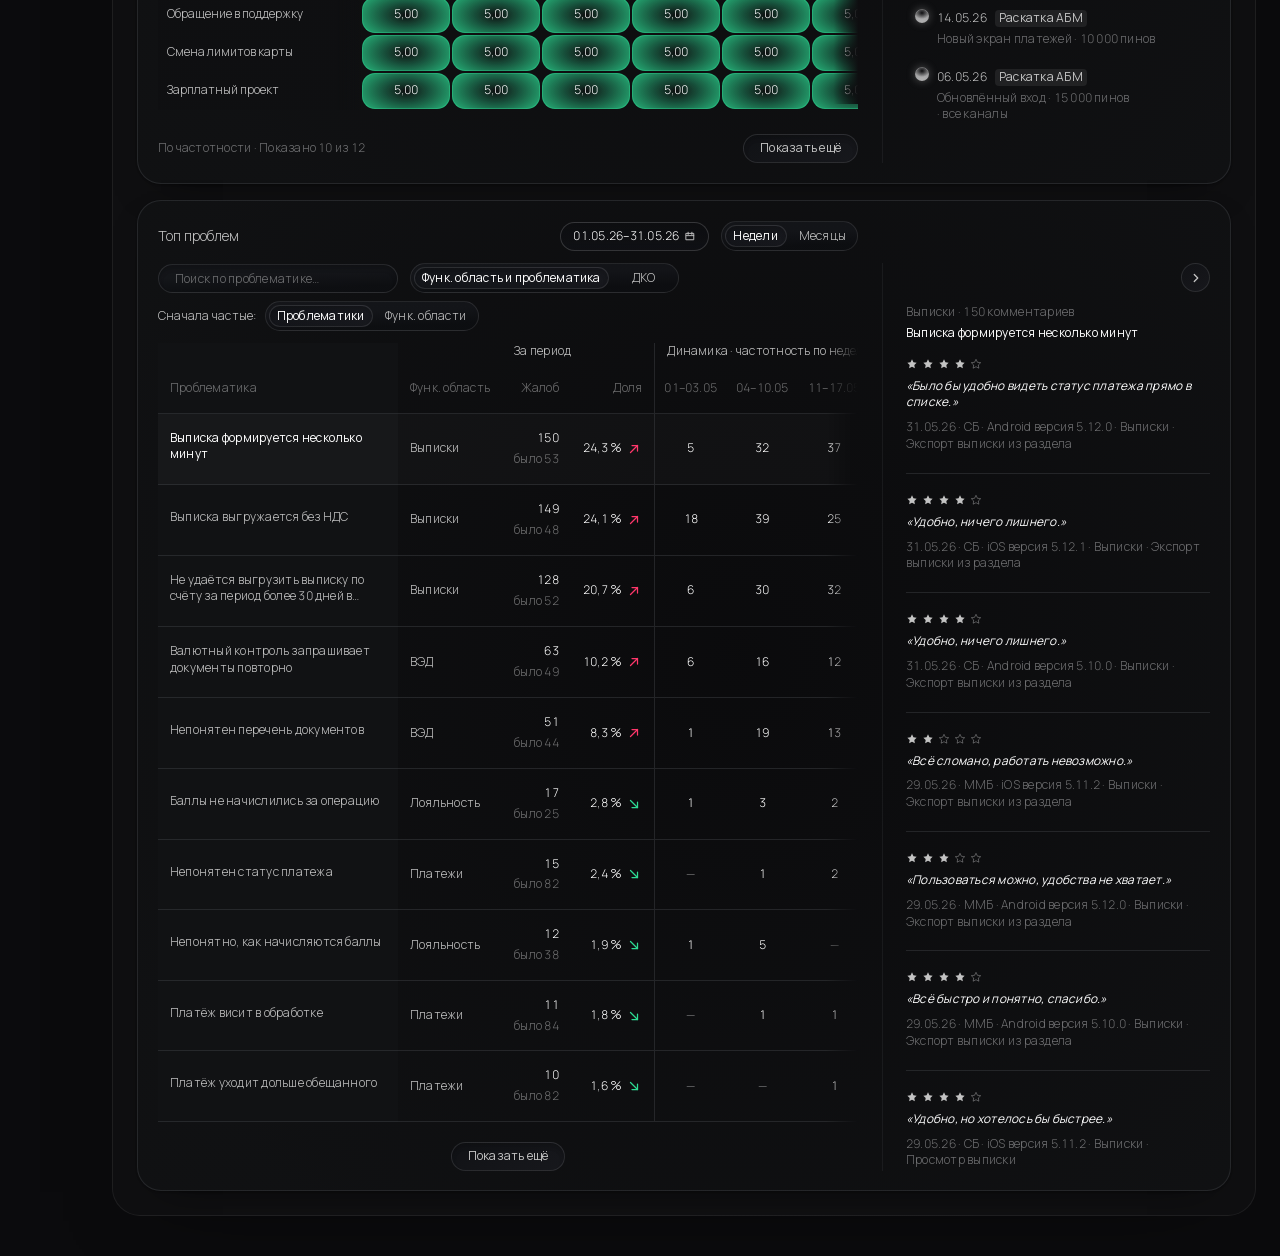
==== commit 47425b0b: "Веб-дашборд VOC B2B на синтетических данных: сборка из main 1de7e2e (1.4.27), версии в URL модулей" ====
--- a/dashboard/index.html
+++ b/dashboard/index.html
@@ -2,7 +2,7 @@
 <html lang="ru">
 <head>
 <meta charset="utf-8">
-<script type="importmap">{"imports":{"./js/blocks/antidrivers.js":"./js/blocks/antidrivers.js?v=a7dbc706ca","./js/blocks/call-stats.js":"./js/blocks/call-stats.js?v=5bbb02a6e6","./js/blocks/conclusion.js":"./js/blocks/conclusion.js?v=4f535c7946","./js/blocks/conversion.js":"./js/blocks/conversion.js?v=d02916044c","./js/blocks/digest.js":"./js/blocks/digest.js?v=6d5d8afdd7","./js/blocks/distribution.js":"./js/blocks/distribution.js?v=e53e536387","./js/blocks/dynamics.js":"./js/blocks/dynamics.js?v=74f1e01c2c","./js/blocks/emotions.js":"./js/blocks/emotions.js?v=facdf7b89f","./js/blocks/insights.js":"./js/blocks/insights.js?v=93f0800b7d","./js/blocks/metric-card.js":"./js/blocks/metric-card.js?v=8a6dda5f9e","./js/blocks/plan-days.js":"./js/blocks/plan-days.js?v=f720afdbe5","./js/blocks/tally.js":"./js/blocks/tally.js?v=abcfe7a68b","./js/blocks/verbatim-cards.js":"./js/blocks/verbatim-cards.js?v=a9fa6fc5f2","./js/blocks/verbatim-table.js":"./js/blocks/verbatim-table.js?v=463bae4d49","./js/blocks/voc-channel.js":"./js/blocks/voc-channel.js?v=95b957128b","./js/blocks/voc-segment.js":"./js/blocks/voc-segment.js?v=5d32d8b0f0","./js/boot.js":"./js/boot.js?v=a00a967e69","./js/components/badge.js":"./js/components/badge.js?v=d1ad9e7511","./js/components/chart-timeline.js":"./js/components/chart-timeline.js?v=6367e3355b","./js/components/chart-tooltip.js":"./js/components/chart-tooltip.js?v=3d55876114","./js/components/copy-button.js":"./js/components/copy-button.js?v=64014dbd6b","./js/components/delta.js":"./js/components/delta.js?v=1a3bb157b1","./js/components/detail-event-chip.js":"./js/components/detail-event-chip.js?v=fb641293a1","./js/components/driver-chip.js":"./js/components/driver-chip.js?v=0bf742186b","./js/components/empty-value.js":"./js/components/empty-value.js?v=81345415e8","./js/components/filter-popover.js":"./js/components/filter-popover.js?v=b3d8629276","./js/components/focus-chip.js":"./js/components/focus-chip.js?v=793202aca1","./js/components/h-scroll.js":"./js/components/h-scroll.js?v=5dd5fc105a","./js/components/heat-cell.js":"./js/components/heat-cell.js?v=4595dd8786","./js/components/hover-tooltip.js":"./js/components/hover-tooltip.js?v=82cfd952ab","./js/components/legend.js":"./js/components/legend.js?v=9207a5d634","./js/components/month-picker.js":"./js/components/month-picker.js?v=5563c352e9","./js/components/notice-bar.js":"./js/components/notice-bar.js?v=7fd1bdce82","./js/components/paging.js":"./js/components/paging.js?v=489a43fad9","./js/components/period-picker.js":"./js/components/period-picker.js?v=878e96edcd","./js/components/scale-tabs.js":"./js/components/scale-tabs.js?v=ca27288930","./js/components/search-field.js":"./js/components/search-field.js?v=95af8bac4a","./js/components/segmented.js":"./js/components/segmented.js?v=b0a6c9450d","./js/components/share-pie.js":"./js/components/share-pie.js?v=6068ed45ba","./js/components/side-toggle.js":"./js/components/side-toggle.js?v=7d51ea41fc","./js/components/sparkline.js":"./js/components/sparkline.js?v=47528c3548","./js/components/stage-observer.js":"./js/components/stage-observer.js?v=0dc4fc7a2c","./js/components/status-dot.js":"./js/components/status-dot.js?v=ec49e54396","./js/components/status-panel.js":"./js/components/status-panel.js?v=5786a67d90","./js/components/tag.js":"./js/components/tag.js?v=40e2c52f3a","./js/components/trigger-choices.js":"./js/components/trigger-choices.js?v=a7c39ec478","./js/components/value-delta.js":"./js/components/value-delta.js?v=38beb351fa","./js/core/analytical-causes.js":"./js/core/analytical-causes.js?v=6af40456af","./js/core/annotations.js":"./js/core/annotations.js?v=79cf65c75e","./js/core/anomalies.js":"./js/core/anomalies.js?v=dcd432c1ff","./js/core/antidrivers.js":"./js/core/antidrivers.js?v=0febc19e36","./js/core/breakdown.js":"./js/core/breakdown.js?v=89d612f00c","./js/core/calendar-analysis.js":"./js/core/calendar-analysis.js?v=be241b74b9","./js/core/calendar.js":"./js/core/calendar.js?v=f79b5bf039","./js/core/call-stats.js":"./js/core/call-stats.js?v=1b7b0fbe4f","./js/core/cashback.js":"./js/core/cashback.js?v=b01f9f4861","./js/core/chart-geometry.js":"./js/core/chart-geometry.js?v=634e2aff50","./js/core/conclusion-payload.js":"./js/core/conclusion-payload.js?v=9baac6a601","./js/core/conclusion-pool.js":"./js/core/conclusion-pool.js?v=b9a645f6ee","./js/core/conclusions.js":"./js/core/conclusions.js?v=3387ca3748","./js/core/conversion.js":"./js/core/conversion.js?v=fcc5b99341","./js/core/critical-drop.js":"./js/core/critical-drop.js?v=b40199aca9","./js/core/data-loss.js":"./js/core/data-loss.js?v=d16e295b7c","./js/core/dates.js":"./js/core/dates.js?v=1a16315c43","./js/core/digest.js":"./js/core/digest.js?v=bb1e1c8f13","./js/core/dimensions.js":"./js/core/dimensions.js?v=56468d22e2","./js/core/distribution.js":"./js/core/distribution.js?v=761535ea06","./js/core/export.js":"./js/core/export.js?v=9d417f981c","./js/core/features.js":"./js/core/features.js?v=772fdeeb75","./js/core/forecast.js":"./js/core/forecast.js?v=05428c2de4","./js/core/format.js":"./js/core/format.js?v=4550b14e98","./js/core/heat-scale.js":"./js/core/heat-scale.js?v=b29b6f9476","./js/core/impact.js":"./js/core/impact.js?v=cd010089bb","./js/core/incident-events.js":"./js/core/incident-events.js?v=1b35727647","./js/core/insights.js":"./js/core/insights.js?v=97ce5ea265","./js/core/labels.js":"./js/core/labels.js?v=d99cb23114","./js/core/methodology.js":"./js/core/methodology.js?v=37ace787e8","./js/core/metrics.js":"./js/core/metrics.js?v=4c73911208","./js/core/period.js":"./js/core/period.js?v=6d58c531bd","./js/core/plan.js":"./js/core/plan.js?v=6f2a627f8d","./js/core/recent.js":"./js/core/recent.js?v=1eabe96836","./js/core/rest-days.js":"./js/core/rest-days.js?v=1d23f58cac","./js/core/round.js":"./js/core/round.js?v=884114321f","./js/core/segment-trend.js":"./js/core/segment-trend.js?v=f60f116313","./js/core/sufficiency.js":"./js/core/sufficiency.js?v=70aeab6d08","./js/core/timeseries.js":"./js/core/timeseries.js?v=5694f6e500","./js/core/verbatim.js":"./js/core/verbatim.js?v=8317f7eaf2","./js/core/xlsx.js":"./js/core/xlsx.js?v=1c0e1e7521","./js/io/desktop.js":"./js/io/desktop.js?v=49a582e172","./js/io/llm-conclusion.js":"./js/io/llm-conclusion.js?v=a592fd195e","./js/io/loader.js":"./js/io/loader.js?v=f037867ede","./js/main.js":"./js/main.js?v=b6f650afab","./js/shell/app-update.js":"./js/shell/app-update.js?v=1979612d8f","./js/shell/block.js":"./js/shell/block.js?v=d0525c7859","./js/shell/data-import.js":"./js/shell/data-import.js?v=0283affc1b","./js/shell/feedback.js":"./js/shell/feedback.js?v=7dc2949c76","./js/shell/header-ambient.js":"./js/shell/header-ambient.js?v=c829f53b05","./js/shell/header.js":"./js/shell/header.js?v=2194bd4a27","./js/shell/inputs.js":"./js/shell/inputs.js?v=7cb2bcebff","./js/shell/nav-motion.js":"./js/shell/nav-motion.js?v=fe9453a0ef","./js/shell/side-nav.js":"./js/shell/side-nav.js?v=6d86c33ad5","./js/shell/theme.js":"./js/shell/theme.js?v=ddcf591254","./js/state/chart-selection.js":"./js/state/chart-selection.js?v=c026766b87","./js/state/controls.js":"./js/state/controls.js?v=942339e636","./js/state/detail-event.js":"./js/state/detail-event.js?v=51f7dc30cf","./js/state/developer-mode.js":"./js/state/developer-mode.js?v=65292cc6b3","./js/state/driver-pick.js":"./js/state/driver-pick.js?v=6dc648d2a4","./js/state/event-analysis.js":"./js/state/event-analysis.js?v=7089eac2eb","./js/state/focus.js":"./js/state/focus.js?v=6476a082be","./js/state/group-step.js":"./js/state/group-step.js?v=d5137d4652","./js/state/resolve-state.js":"./js/state/resolve-state.js?v=a1d07af120","./js/state/selection.js":"./js/state/selection.js?v=d0fcfe3a3c","./js/state/url-state.js":"./js/state/url-state.js?v=e46aa9b3bb","./js/ui/dom.js":"./js/ui/dom.js?v=f33af24811","./js/ui/download.js":"./js/ui/download.js?v=dee7f41e87","./js/ui/icons.js":"./js/ui/icons.js?v=1a620b30e6","./js/ui/motion.js":"./js/ui/motion.js?v=6001d92c45","./js/ui/page-height.js":"./js/ui/page-height.js?v=aa014b9ec2","./js/ui/popover.js":"./js/ui/popover.js?v=50ae0c595d"}}</script>
+<script type="importmap">{"imports":{"./js/blocks/antidrivers.js":"./js/blocks/antidrivers.js?v=a7dbc706ca","./js/blocks/call-stats.js":"./js/blocks/call-stats.js?v=5bbb02a6e6","./js/blocks/conclusion.js":"./js/blocks/conclusion.js?v=4f535c7946","./js/blocks/conversion.js":"./js/blocks/conversion.js?v=de3d2d111f","./js/blocks/digest.js":"./js/blocks/digest.js?v=98162a02d1","./js/blocks/distribution.js":"./js/blocks/distribution.js?v=e53e536387","./js/blocks/dynamics.js":"./js/blocks/dynamics.js?v=f2411beb01","./js/blocks/emotions.js":"./js/blocks/emotions.js?v=facdf7b89f","./js/blocks/insights.js":"./js/blocks/insights.js?v=93f0800b7d","./js/blocks/metric-card.js":"./js/blocks/metric-card.js?v=8a6dda5f9e","./js/blocks/plan-days.js":"./js/blocks/plan-days.js?v=f720afdbe5","./js/blocks/tally.js":"./js/blocks/tally.js?v=abcfe7a68b","./js/blocks/verbatim-cards.js":"./js/blocks/verbatim-cards.js?v=c65d860b6b","./js/blocks/verbatim-table.js":"./js/blocks/verbatim-table.js?v=463bae4d49","./js/blocks/voc-channel.js":"./js/blocks/voc-channel.js?v=95b957128b","./js/blocks/voc-segment.js":"./js/blocks/voc-segment.js?v=5d32d8b0f0","./js/boot.js":"./js/boot.js?v=a00a967e69","./js/components/badge.js":"./js/components/badge.js?v=d1ad9e7511","./js/components/chart-timeline.js":"./js/components/chart-timeline.js?v=6367e3355b","./js/components/chart-tooltip.js":"./js/components/chart-tooltip.js?v=3d55876114","./js/components/copy-button.js":"./js/components/copy-button.js?v=64014dbd6b","./js/components/delta.js":"./js/components/delta.js?v=1a3bb157b1","./js/components/detail-event-chip.js":"./js/components/detail-event-chip.js?v=fb641293a1","./js/components/driver-chip.js":"./js/components/driver-chip.js?v=0bf742186b","./js/components/empty-value.js":"./js/components/empty-value.js?v=81345415e8","./js/components/filter-popover.js":"./js/components/filter-popover.js?v=b3d8629276","./js/components/focus-chip.js":"./js/components/focus-chip.js?v=793202aca1","./js/components/h-scroll.js":"./js/components/h-scroll.js?v=5dd5fc105a","./js/components/heat-cell.js":"./js/components/heat-cell.js?v=4595dd8786","./js/components/hover-tooltip.js":"./js/components/hover-tooltip.js?v=82cfd952ab","./js/components/legend.js":"./js/components/legend.js?v=9207a5d634","./js/components/month-picker.js":"./js/components/month-picker.js?v=5563c352e9","./js/components/notice-bar.js":"./js/components/notice-bar.js?v=7fd1bdce82","./js/components/paging.js":"./js/components/paging.js?v=489a43fad9","./js/components/period-picker.js":"./js/components/period-picker.js?v=878e96edcd","./js/components/scale-tabs.js":"./js/components/scale-tabs.js?v=ca27288930","./js/components/search-field.js":"./js/components/search-field.js?v=95af8bac4a","./js/components/segmented.js":"./js/components/segmented.js?v=b0a6c9450d","./js/components/share-pie.js":"./js/components/share-pie.js?v=6068ed45ba","./js/components/side-toggle.js":"./js/components/side-toggle.js?v=7d51ea41fc","./js/components/sparkline.js":"./js/components/sparkline.js?v=55869cae4f","./js/components/stage-observer.js":"./js/components/stage-observer.js?v=0dc4fc7a2c","./js/components/status-dot.js":"./js/components/status-dot.js?v=ec49e54396","./js/components/status-panel.js":"./js/components/status-panel.js?v=5786a67d90","./js/components/tag.js":"./js/components/tag.js?v=40e2c52f3a","./js/components/trigger-choices.js":"./js/components/trigger-choices.js?v=a7c39ec478","./js/components/value-delta.js":"./js/components/value-delta.js?v=38beb351fa","./js/core/analytical-causes.js":"./js/core/analytical-causes.js?v=6af40456af","./js/core/annotations.js":"./js/core/annotations.js?v=79cf65c75e","./js/core/anomalies.js":"./js/core/anomalies.js?v=dcd432c1ff","./js/core/antidrivers.js":"./js/core/antidrivers.js?v=0febc19e36","./js/core/breakdown.js":"./js/core/breakdown.js?v=89d612f00c","./js/core/calendar-analysis.js":"./js/core/calendar-analysis.js?v=be241b74b9","./js/core/calendar.js":"./js/core/calendar.js?v=f79b5bf039","./js/core/call-stats.js":"./js/core/call-stats.js?v=1b7b0fbe4f","./js/core/cashback.js":"./js/core/cashback.js?v=b01f9f4861","./js/core/chart-geometry.js":"./js/core/chart-geometry.js?v=634e2aff50","./js/core/conclusion-payload.js":"./js/core/conclusion-payload.js?v=9baac6a601","./js/core/conclusion-pool.js":"./js/core/conclusion-pool.js?v=b9a645f6ee","./js/core/conclusions.js":"./js/core/conclusions.js?v=3387ca3748","./js/core/conversion.js":"./js/core/conversion.js?v=fcc5b99341","./js/core/critical-drop.js":"./js/core/critical-drop.js?v=b40199aca9","./js/core/data-loss.js":"./js/core/data-loss.js?v=d16e295b7c","./js/core/dates.js":"./js/core/dates.js?v=1a16315c43","./js/core/digest.js":"./js/core/digest.js?v=bb1e1c8f13","./js/core/dimensions.js":"./js/core/dimensions.js?v=56468d22e2","./js/core/distribution.js":"./js/core/distribution.js?v=761535ea06","./js/core/export.js":"./js/core/export.js?v=9d417f981c","./js/core/features.js":"./js/core/features.js?v=772fdeeb75","./js/core/forecast.js":"./js/core/forecast.js?v=05428c2de4","./js/core/format.js":"./js/core/format.js?v=4550b14e98","./js/core/heat-scale.js":"./js/core/heat-scale.js?v=b29b6f9476","./js/core/impact.js":"./js/core/impact.js?v=cd010089bb","./js/core/incident-events.js":"./js/core/incident-events.js?v=1b35727647","./js/core/insights.js":"./js/core/insights.js?v=97ce5ea265","./js/core/labels.js":"./js/core/labels.js?v=d99cb23114","./js/core/methodology.js":"./js/core/methodology.js?v=37ace787e8","./js/core/metrics.js":"./js/core/metrics.js?v=4c73911208","./js/core/period.js":"./js/core/period.js?v=6d58c531bd","./js/core/plan.js":"./js/core/plan.js?v=6f2a627f8d","./js/core/recent.js":"./js/core/recent.js?v=1eabe96836","./js/core/rest-days.js":"./js/core/rest-days.js?v=1d23f58cac","./js/core/round.js":"./js/core/round.js?v=884114321f","./js/core/segment-trend.js":"./js/core/segment-trend.js?v=f60f116313","./js/core/sufficiency.js":"./js/core/sufficiency.js?v=70aeab6d08","./js/core/timeseries.js":"./js/core/timeseries.js?v=5694f6e500","./js/core/verbatim.js":"./js/core/verbatim.js?v=8317f7eaf2","./js/core/xlsx.js":"./js/core/xlsx.js?v=1c0e1e7521","./js/io/desktop.js":"./js/io/desktop.js?v=49a582e172","./js/io/llm-conclusion.js":"./js/io/llm-conclusion.js?v=a592fd195e","./js/io/loader.js":"./js/io/loader.js?v=f037867ede","./js/main.js":"./js/main.js?v=a2f2aedb24","./js/shell/app-update.js":"./js/shell/app-update.js?v=1979612d8f","./js/shell/block.js":"./js/shell/block.js?v=d0525c7859","./js/shell/data-import.js":"./js/shell/data-import.js?v=0283affc1b","./js/shell/feedback.js":"./js/shell/feedback.js?v=7dc2949c76","./js/shell/header-ambient.js":"./js/shell/header-ambient.js?v=c829f53b05","./js/shell/header.js":"./js/shell/header.js?v=2194bd4a27","./js/shell/inputs.js":"./js/shell/inputs.js?v=7cb2bcebff","./js/shell/nav-motion.js":"./js/shell/nav-motion.js?v=fe9453a0ef","./js/shell/side-nav.js":"./js/shell/side-nav.js?v=6d86c33ad5","./js/shell/theme.js":"./js/shell/theme.js?v=ddcf591254","./js/state/chart-selection.js":"./js/state/chart-selection.js?v=c026766b87","./js/state/controls.js":"./js/state/controls.js?v=942339e636","./js/state/detail-event.js":"./js/state/detail-event.js?v=51f7dc30cf","./js/state/developer-mode.js":"./js/state/developer-mode.js?v=65292cc6b3","./js/state/driver-pick.js":"./js/state/driver-pick.js?v=6dc648d2a4","./js/state/event-analysis.js":"./js/state/event-analysis.js?v=7089eac2eb","./js/state/focus.js":"./js/state/focus.js?v=6476a082be","./js/state/group-step.js":"./js/state/group-step.js?v=d5137d4652","./js/state/resolve-state.js":"./js/state/resolve-state.js?v=a1d07af120","./js/state/selection.js":"./js/state/selection.js?v=d0fcfe3a3c","./js/state/url-state.js":"./js/state/url-state.js?v=e46aa9b3bb","./js/ui/dom.js":"./js/ui/dom.js?v=f33af24811","./js/ui/download.js":"./js/ui/download.js?v=dee7f41e87","./js/ui/icons.js":"./js/ui/icons.js?v=1a620b30e6","./js/ui/motion.js":"./js/ui/motion.js?v=6001d92c45","./js/ui/page-height.js":"./js/ui/page-height.js?v=aa014b9ec2","./js/ui/popover.js":"./js/ui/popover.js?v=50ae0c595d"}}</script>
 <meta name="viewport" content="width=device-width, initial-scale=1">
 <title>Дашборд VOC для PO B2B</title>
 <!-- J-69: тема — до первой отрисовки, иначе светлая страница мигает тёмной; ключ — THEME_KEY в js/shell/theme.js -->
@@ -12,12 +12,12 @@
 <script type="module" src="js/boot.js?v=a00a967e69" async></script>
 <link rel="preload" href="fonts/manrope-latin.woff2" as="font" type="font/woff2" crossorigin>
 <link rel="preload" href="fonts/manrope-cyrillic.woff2" as="font" type="font/woff2" crossorigin>
-<link rel="stylesheet" href="css/tokens.css?v=30d39e0321">
-<link rel="stylesheet" href="css/shell.css?v=bc38382cd8">
+<link rel="stylesheet" href="css/tokens.css?v=3cefa8165f">
+<link rel="stylesheet" href="css/shell.css?v=8b0489a154">
 <link rel="stylesheet" href="css/components/segmented.css?v=dc4181500f">
 <link rel="stylesheet" href="css/components/indicators.css?v=3eb8ea27c4">
 <link rel="stylesheet" href="css/components/legend.css?v=0d91766909">
-<link rel="stylesheet" href="css/components/sparkline.css?v=37e2fde3fc">
+<link rel="stylesheet" href="css/components/sparkline.css?v=58c95e2d67">
 <link rel="stylesheet" href="css/components/share-pie.css?v=82e1083004">
 <link rel="stylesheet" href="css/components/focus-chip.css?v=4b0924bc93">
 <link rel="stylesheet" href="css/components/trigger-choices.css?v=2332026458">
@@ -31,29 +31,29 @@
 <link rel="stylesheet" href="css/components/chart-tooltip.css?v=1ddd7dde62">
 <link rel="stylesheet" href="css/components/chart-timeline.css?v=54247949eb">
 <link rel="stylesheet" href="css/components/heat-cell.css?v=35babb9523">
-<link rel="stylesheet" href="css/blocks/metrics.css?v=985eb4f579">
+<link rel="stylesheet" href="css/blocks/metrics.css?v=351c573647">
 <link rel="stylesheet" href="css/blocks/distribution.css?v=5d078fbb83">
 <link rel="stylesheet" href="css/blocks/conclusion.css?v=6c492d3227">
 <link rel="stylesheet" href="css/blocks/dynamics.css?v=c51f2bbeba">
-<link rel="stylesheet" href="css/blocks/antidrivers.css?v=30ea123c9d">
+<link rel="stylesheet" href="css/blocks/antidrivers.css?v=490d8f4679">
 <link rel="stylesheet" href="css/blocks/insights.css?v=cc72209dad">
-<link rel="stylesheet" href="css/blocks/verbatim.css?v=f80118e03f">
-<link rel="stylesheet" href="css/blocks/digest.css?v=44ea0a655f">
+<link rel="stylesheet" href="css/blocks/verbatim.css?v=08f056212c">
+<link rel="stylesheet" href="css/blocks/digest.css?v=847051224f">
 <link rel="stylesheet" href="css/blocks/call-stats.css?v=6faeaf2c89">
 <link rel="stylesheet" href="css/blocks/emotions.css?v=43d3a75a92">
 <!-- modulepreload: node tools/module_preload.mjs --write -->
 <link rel="modulepreload" href="js/blocks/antidrivers.js?v=a7dbc706ca">
 <link rel="modulepreload" href="js/blocks/call-stats.js?v=5bbb02a6e6">
 <link rel="modulepreload" href="js/blocks/conclusion.js?v=4f535c7946">
-<link rel="modulepreload" href="js/blocks/conversion.js?v=d02916044c">
-<link rel="modulepreload" href="js/blocks/digest.js?v=6d5d8afdd7">
+<link rel="modulepreload" href="js/blocks/conversion.js?v=de3d2d111f">
+<link rel="modulepreload" href="js/blocks/digest.js?v=98162a02d1">
 <link rel="modulepreload" href="js/blocks/distribution.js?v=e53e536387">
-<link rel="modulepreload" href="js/blocks/dynamics.js?v=74f1e01c2c">
+<link rel="modulepreload" href="js/blocks/dynamics.js?v=f2411beb01">
 <link rel="modulepreload" href="js/blocks/emotions.js?v=facdf7b89f">
 <link rel="modulepreload" href="js/blocks/insights.js?v=93f0800b7d">
 <link rel="modulepreload" href="js/blocks/metric-card.js?v=8a6dda5f9e">
 <link rel="modulepreload" href="js/blocks/plan-days.js?v=f720afdbe5">
-<link rel="modulepreload" href="js/blocks/verbatim-cards.js?v=a9fa6fc5f2">
+<link rel="modulepreload" href="js/blocks/verbatim-cards.js?v=c65d860b6b">
 <link rel="modulepreload" href="js/blocks/verbatim-table.js?v=463bae4d49">
 <link rel="modulepreload" href="js/blocks/voc-channel.js?v=95b957128b">
 <link rel="modulepreload" href="js/blocks/voc-segment.js?v=5d32d8b0f0">
@@ -80,7 +80,7 @@
 <link rel="modulepreload" href="js/components/segmented.js?v=b0a6c9450d">
 <link rel="modulepreload" href="js/components/share-pie.js?v=6068ed45ba">
 <link rel="modulepreload" href="js/components/side-toggle.js?v=7d51ea41fc">
-<link rel="modulepreload" href="js/components/sparkline.js?v=47528c3548">
+<link rel="modulepreload" href="js/components/sparkline.js?v=55869cae4f">
 <link rel="modulepreload" href="js/components/stage-observer.js?v=0dc4fc7a2c">
 <link rel="modulepreload" href="js/components/status-dot.js?v=ec49e54396">
 <link rel="modulepreload" href="js/components/status-panel.js?v=5786a67d90">
@@ -215,6 +215,6 @@
   </main>
   </div>
 
-  <script type="module" src="js/main.js?v=b6f650afab"></script>
+  <script type="module" src="js/main.js?v=a2f2aedb24"></script>
 </body>
 </html>
--- a/dashboard/css/tokens.css
+++ b/dashboard/css/tokens.css
@@ -110,11 +110,7 @@
   --color-orange: #FF8A3D;
   --color-yellow: #F2C94C;
   --color-purple: #B18CFF;
-  /* «Конверсия опроса»: поток — одним холодным оттенком, не красным и не зелёным (заняты смыслом); ядро и луч — светлые */
-  --funnel-stream: #8C9BC8;
-  --funnel-core: #F4F6FB;
-  --funnel-beam: #FFFFFF;
-  /* Серый луч воронки по макету «Конверсии опроса» (Figma 5366:8608): светлая середина к серому краю; в тёмной — те же ступени светлым по тёмному */
+  /* Серый луч «Конверсии опроса» и воронки обзвона по макету (Figma 5366:8608, 5375:17296): светлая середина к серому краю; в тёмной — те же ступени светлым по тёмному */
   --funnel-gray-mid: rgba(255, 255, 255, 0.07);
   --funnel-gray-edge: rgba(255, 255, 255, 0.2);
   /* Палитра календаря J-20: мятный, жёлтый и оранжевый тегов и точек ленты */
@@ -224,11 +220,19 @@
   --weight-page-title: 400;
   --weight-cause: 300;
   --type-display: var(--weight-numbers) 96px/1 var(--font-numbers);
-  /* Крупное значение карточки канала: до 96 px, пока справа помещается дельта (68 px с зазором); 100cqi — ширина карточки, «4,90» с запасом — 2,03 кегля */
-  --type-display-fit: var(--weight-numbers) clamp(56px, calc((100cqi - 68px) / 2.03), 96px)/1 var(--font-numbers);
+  /*
+    Крупное значение карточки канала: до 96 px, пока справа помещается дельта 18 px со «?» (≈95 px и зазор 12 — запас 112);
+    100cqi — ширина содержимого карточки, «4,90» с запасом — 2,03 кегля. На 1440 — ≈93, на 1280 — ≈71
+  */
+  --type-display-fit: var(--weight-numbers) clamp(64px, calc((100cqi - 112px) / 2.03), 96px)/1 var(--font-numbers);
   --type-value: var(--weight-numbers) 48px/1 var(--font-numbers);
   /* J-165: VOC карточки роли — между значением карточки (48) и итогом дайджеста (96) */
   --type-value-lg: var(--weight-numbers) 72px/1 var(--font-numbers);
+  /*
+    VOC сегментов «Для продакта» (правка 17.11: «увеличить числа метрик»): до 64 px — между значением (48) и каналом (до 96),
+    пока справа помещается дельта 18 px со «?» (запас 108); «4,90» — 2,07 кегля. На 1440 и шире — 64, на 1280 — ≈53
+  */
+  --type-value-md: var(--weight-numbers) clamp(48px, calc((100cqi - 108px) / 2.07), 64px)/1 var(--font-numbers);
   --type-value-sm: var(--weight-numbers) 28px/1.1 var(--font-numbers);
   --type-title: var(--weight-title) 14px/1.4 var(--font-headings);
   /* J-168: заголовок страницы в карточке-шапке (VOC ролей) — крупнее заголовка блока */
@@ -258,6 +262,8 @@
   --type-caption-bold: var(--weight-strong) 12px/1.4 var(--font-sans);
   /* Дельта VOC у крупного числа (правка пользователя 17.11): в тёмной — акцент темы, тоньше; в светлой — SemiBold (ниже) */
   --type-delta-strong: var(--weight-accent) 14px/1.4 var(--font-sans);
+  /* Дельта VOC у числа канала и сегментов «Для продакта» (правка 17.11: крупнее, но тише числа) — то же начертание, 18 px */
+  --type-delta-lead: var(--weight-accent) 18px/1.3 var(--font-sans);
   --type-quote: italic var(--weight-accent) 12px/1.4 var(--font-sans);
   --type-axis: var(--weight-text) 11px/1.2 var(--font-sans);
   /* Значения «Конверсии опроса» — текстом: луч несёт форму, числа не спорят с ним (200 из набора убран) */
@@ -283,6 +289,7 @@
   --tracking-display-fit: -0.083em;
   /* J-?: VOC 72 px по редизайну плотнее: −5 px при 72 (Figma 5362:790) */
   --tracking-value-lg: -0.069em;
+  --tracking-value-md: -0.055em;
   --tracking-value: -0.042em;
   --tracking-value-sm: -0.035em;
   /* J-?: заголовок страницы (24) — заметно плотнее по правке «межбуквенное очень большое» (было −0,01em); значения 28 px сдвинуты вместе с ним — шкала монотонна */
@@ -295,6 +302,7 @@
   --tracking-text-strong: 0.005em;
   --tracking-text-bold: 0.005em;
   --tracking-delta-strong: 0.005em;
+  --tracking-delta-lead: 0em;
   /* 12 px без разрядки читается сжатым */
   --tracking-caption: 0.02em;
   --tracking-caption-strong: 0.02em;
@@ -612,6 +620,15 @@
   --radius-plan-band-key: 2px;
   /* Коридор в плитке роли — 10 по макетам обеих тем (Figma 5415:21, 5416:24) */
   --radius-band-tile: 10px;
+  /*
+    Ячейка карты антидрайверов — скруглённый прямоугольник с плавными углами, не пилюля (правка пользователя 17.11;
+    18.11 — «скругление сильнее»): радиус ~36 % высоты 36. Где браузер знает corner-shape, угол — superellipse(1.5),
+    плавнее дуги; у него дуга короче, поэтому радиус — полвысоты, а угол читается той же величины, что обычный 13.
+    Окно приложения (WebKit) corner-shape не знает и берёт обычный радиус
+  */
+  --radius-heat-tile: 13px;
+  --radius-heat-tile-smooth: 18px;
+  --heat-tile-corner: superellipse(1.5);
   --radius-pill: 999px;
   /* J-167: портрет роли уходит в прозрачность к левому нижнему углу, как на макете заказчика */
   --portrait-fade: linear-gradient(to top right, transparent 8%, #000 62%);
@@ -659,6 +676,9 @@
   /* J-68: стык подписей с плитками и правый край — затуханием; пределы ширины колонки — в antidrivers.js */
   --heatmap-fade: 24px;
   --heatmap-cell-width: 80px;
+  /* Ячейка карты антидрайверов на 10 % шире и выше общей пилюли (правка пользователя 17.11): 80 × 32 → 88 × 36 */
+  --antidriver-cell-width: 88px;
+  --antidriver-cell-height: 36px;
   /* J-71: пустая плитка heatmap (интервал без оценок) */
   --heat-cell-empty: var(--color-surface-sunken);
   /* Липкие подписи строк — тон левой части градиента карточки (J-15): плоский --color-surface читался бы полосой */
@@ -713,6 +733,7 @@
   --weight-cause: 400;
   /* Цвета дельт макета светлее ink — только с 14 px SemiBold (исключение из AA, test/theme.test.js) */
   --type-delta-strong: var(--weight-strong) 14px/1.4 var(--font-sans);
+  --type-delta-lead: var(--weight-strong) 18px/1.3 var(--font-sans);
   --weight-accent-inverse: 400;
   --color-scheme: light;
   /* Горячая пилюля шага «Топ проблем» — только в светлой теме, по её макету */
@@ -769,11 +790,6 @@
   --color-orange: #A64808;
   --color-yellow: #8A6500;
   --color-purple: #6F45D6;
-  --funnel-stream: #9E9BF2;
-  /* Светлая тема: белый хвост на светлой карточке пропадал после «1–3» — ядро и луч лавандовые, луч темнее,
-     с мягким ореолом потока; чёрного нет */
-  --funnel-core: #8A85EC;
-  --funnel-beam: #5F59D6;
   --funnel-gray-mid: #E6E6E9;
   --funnel-gray-edge: #B7B7B8;
   /* J-69, J-71: в светлой теме мятный и жёлтый плотнее, текст мятного и оранжевого — темнее; аварию сдвигает к янтарному */
--- a/dashboard/css/shell.css
+++ b/dashboard/css/shell.css
@@ -401,11 +401,14 @@
   }
 }
 
-/* Большая карточка к малой — 1.4 : 1, а не 356 : 216 макета: малым — больше ширины под значение с объёмом в строку, большой хватает меньшей доли (B-09) */
-/* Колонка VOC канала — 1,4fr от всей ширины, как у дизайнера (без вычета рейла, которым её сужали в J-204) */
+/* Большая карточка к малой — 1,15 : 1, а не 356 : 216 макета: малым — больше ширины под значение с дельтой в строку, большой хватает меньшей доли (B-09) */
+/*
+  Колонка VOC канала — 1,15fr (правка 17.11: «левую уже, остальные шире»; было 1,4fr из J-239): на 1440 канал 341 px,
+  сегменты 296 px вместо 391 / 280 — под крупные числа сегментов. Число канала ужимается по ширине (--type-display-fit)
+*/
 .metrics-grid {
   display: grid;
-  grid-template-columns: minmax(0, 1.4fr) repeat(3, minmax(0, 1fr));
+  grid-template-columns: minmax(0, 1.15fr) repeat(3, minmax(0, 1fr));
   /* Зазор карточек шапки в строке — как у остальных блоков; между двумя строками сетки — больше (по обратной связи) */
   gap: var(--gap-row) var(--gap-section);
   align-items: stretch;
@@ -535,6 +538,21 @@
   align-self: flex-start;
   min-height: var(--control-height);
   white-space: nowrap;
+}
+
+/*
+  Карточка с колонкой справа в теле («Топ проблем» с лентой): контролы шапки кончаются у линии колонки, как у
+  «Динамики VOC» у календаря событий. Отступ `--head-end` задаёт блок; шапка шириной с тело, поэтому при теле уже 960
+  (колонка уходит под основную часть) отступа нет
+*/
+.card--column-head > .card__head {
+  container: column-head / inline-size;
+}
+
+@container column-head (min-width: 961px) {
+  .card--column-head > .card__head > .card__tools {
+    margin-inline-end: var(--head-end, 0px);
+  }
 }
 
 /* J-169: карточка с портретом в слоте метки (роль) — заголовок по центру портрета */
--- a/dashboard/css/components/sparkline.css
+++ b/dashboard/css/components/sparkline.css
@@ -115,25 +115,11 @@
 }
 
 /* J-153: коридор плана — тихой полосой за линией, как полоса плана на графике динамики */
-/* Коридор плана: градиент слева направо до тона «хорошо», края слегка размыты — полоса не режет сцену */
-.sparkline__band {
-  /* Блок может снять размытие своим --sparkline-band-filter: none (плитки ролей — без свечения по макету) */
-  filter: var(--sparkline-band-filter, blur(calc(var(--space-1) / 4)));
-}
-
-.sparkline__band--crisp {
-  filter: none;
-}
-
-/* Коридор без размытия и скругления (`flatBand`) — тот же зелёный градиент, что везде */
-.sparkline__band--flat {
-  filter: none;
-}
-
-/* Ступени коридора стыкуются без размытия: размытие рисовало бы светлые щели на стыках */
-.sparkline__band--step {
-  filter: none;
-}
+/*
+  Коридор плана: градиент слева направо до тона «хорошо»; размытие прогрессивное — слева края мягкие, к правому краю
+  чёткие (planBandLayers в sparkline.js). Ровный `crispBand`, `flatBand` и ступени — без размытия: ступени рисовали бы
+  светлые щели на стыках
+*/
 
 /* Границы коридора — линиями на шкале: видно, где план, при любом растяжении полосы */
 .sparkline__band-edge {
--- a/dashboard/css/blocks/metrics.css
+++ b/dashboard/css/blocks/metrics.css
@@ -276,8 +276,8 @@
 }
 
 /*
-  Кегль числа — от ширины карточки, чтобы справа помещалась дельта (68 px с зазором): до 96 px,
-  на 1440 — ≈90, на 1280 — ≈65 (роль --type-display-fit). Трекинг — в em, число ужимается
+  Кегль числа — от ширины карточки, чтобы справа помещалась дельта 18 px со «?» (запас 112 px): до 96 px,
+  на 1440 — ≈93, на 1280 — ≈71 (роль --type-display-fit). Трекинг — в em, число ужимается
   целиком. Поле — по цифрам, а не под весь диапазон: иначе дельта отходит от числа.
   Градиент — от поля значения (J-17)
 */
@@ -305,13 +305,30 @@
 }
 
 /*
-  Большая карточка (редизайн пользователя, макет 5366:8386): число 96 px Regular (`--type-display`), справа сверху от
-  него — дельта с крупной стрелкой 22 px (`delta--lg`), по верху поля числа (`.metric__pair`)
-*/
-.metric--big .metric__value--big {
-  font: var(--type-display);
-  letter-spacing: var(--tracking-display);
-  padding-inline-end: calc(-1 * var(--tracking-display));
+  Большая карточка (редизайн пользователя, макет 5366:8386): число до 96 px (`--type-display-fit`, выше), справа сверху
+  от него — дельта с крупной стрелкой 22 px (`delta--lg`), по верху поля числа (`.metric__pair`). Колонка канала уже
+  сегментов не вдвое (shell.css), поэтому на 1280 число ужимается до ≈71 px, чтобы дельта со «?» оставалась справа
+*/
+
+/*
+  Пара «число → дельта» канала и сегментов «Для продакта» (правка 17.11): дельта крупнее (18 px, `--type-delta-lead`),
+  но тише числа, и отходит от него на 12 px, а не прилипает. У сегментов аналитика с мини-трендом — прежние 48 / 14 / 4:
+  тренду нужна ширина строки
+*/
+.metric--big .metric__pair,
+.metric--segment:not(.metric--with-trend) .metric__pair {
+  gap: var(--space-3);
+}
+
+.metric--big .metric__pair .delta--strong,
+.metric--segment:not(.metric--with-trend) .metric__pair .delta--strong {
+  font: var(--type-delta-lead);
+  letter-spacing: var(--tracking-delta-lead);
+}
+
+.metric--segment:not(.metric--with-trend) .metric__pair .delta__arrow {
+  width: var(--icon-size-lg);
+  height: var(--icon-size-lg);
 }
 
 /* ── Малая карточка (design-spec §3.2) ─────────────────────────────── */
@@ -333,6 +350,19 @@
 .metric--segment .metric__pair > .metric__value {
   flex: none;
   white-space: nowrap;
+}
+
+/*
+  Число сегмента «Для продакта» — до 64 px: между значением аналитика (48) и каналом (до 96), иерархия «канал → сегмент»
+  сохранена. Кегль — от ширины карточки (как у канала), поэтому сегмент — контейнер
+*/
+.metric--segment:not(.metric--with-trend) {
+  container-type: inline-size;
+}
+
+.metric--segment:not(.metric--with-trend) .metric__pair > .metric__value {
+  font: var(--type-value-md);
+  letter-spacing: var(--tracking-value-md);
 }
 
 /* ── Вторая строка метрик (V-10a, V-25) ────────────────────────────── */
@@ -768,23 +798,13 @@
   color: var(--color-text-secondary);
 }
 
-/* Оттенок потока — токены темы: одна структура, в тёмной — приглушённый серо-синий, в светлой — лавандовый */
-.conversion__stop--stream { stop-color: var(--funnel-stream); }
-.conversion__stop--core { stop-color: var(--funnel-core); }
-
-.conversion__core {
-  stroke: var(--funnel-core);
-  stroke-width: 3;
-  stroke-linecap: round;
-}
-
-/* Луч хвоста с мягким ореолом потока: в тёмной теме светлый, в светлой — лавандовый темнее потока, без чёрного */
-.conversion__thread {
-  stroke: var(--funnel-beam);
-  stroke-width: 1.5;
-  stroke-linecap: round;
-  filter: drop-shadow(0 0 2px var(--funnel-beam)) drop-shadow(0 0 6px var(--funnel-stream)) drop-shadow(0 0 14px var(--funnel-stream));
-}
+/*
+  Цвет луча — макет «Конверсии опроса» (Figma 5362:4052, 5366:8560): серый, нейтральный в обеих темах, те же токены, что
+  у воронки обзвона (tokens.css): прозрачный у начала луча → светло-серый → серый
+*/
+.conversion__flow-stop { stop-color: var(--funnel-gray-edge); }
+.conversion__flow-stop--mid { stop-color: var(--funnel-gray-mid); }
+.conversion__flow-stop--clear { stop-color: var(--funnel-gray-mid); stop-opacity: 0; }
 
 /* Тонкие вертикальные разделители между ступенями — как в стратегии */
 /* Разделитель ступеней — у подписей и чисел, над потоком он гаснет: прямая линия поперёк потока читалась его краем */
@@ -795,16 +815,12 @@
 
 /*
   Данные MAU и рассылки собираются: композиция узкой карточки приглушена, на месте чисел — серые полосы (ни одного
-  числа: пример приняли бы за данные), поверх полосы луча — надпись. Ядра и нити луча нет: линия перечёркивала надпись
+  числа: пример приняли бы за данные), поверх полосы луча — надпись. Форма луча — по оценкам месяца (MAU и опроса нет —
+  луч начинается у оценок)
 */
 .conversion--pending > .conversion__beam,
 .conversion--pending > .conversion__steps > .conversion__step {
   opacity: var(--disabled-opacity);
-}
-
-.conversion--pending .conversion__core,
-.conversion--pending .conversion__thread {
-  display: none;
 }
 
 /* Строка значения — во всю колонку: от неё полоса считает свою предельную ширину */
--- a/dashboard/css/blocks/antidrivers.css
+++ b/dashboard/css/blocks/antidrivers.css
@@ -130,7 +130,7 @@
 
 .heatmap__date,
 .heatmap__freq-date {
-  min-width: var(--heatmap-cell-width);
+  min-width: var(--antidriver-cell-width);
   color: var(--color-text-tertiary);
   font: var(--type-axis);
   letter-spacing: var(--tracking-axis);
@@ -258,6 +258,24 @@
 }
 
 /*
+  Правка пользователя 17.11: ячейка — скруглённый прямоугольник с плавными углами (superellipse), а не пилюля, на 10 % шире
+  и выше; 18.11 — скругление сильнее. Даты над колонками — той же ширины. Кольцо выбора, наведения и заливки повторяют радиус сами: border-radius
+  и corner-shape скругляют и box-shadow, и фон
+*/
+.antidriver-heatmap .heatmap-cell {
+  width: var(--antidriver-cell-width);
+  min-height: var(--antidriver-cell-height);
+  border-radius: var(--radius-heat-tile);
+}
+
+@supports (corner-shape: superellipse(1.5)) {
+  .antidriver-heatmap .heatmap-cell {
+    border-radius: var(--radius-heat-tile-smooth);
+    corner-shape: var(--heat-tile-corner);
+  }
+}
+
+/*
   Ячейки карты по макету пользователя (Figma 5366:8325 светлая, 5362:3817 тёмная). «В плане» и «только рамка» —
   подложка макета. В тёмной теме и у обычной зелёной в светлой — свечение от края полным тоном (общая формула heat-cell).
   В светлой «ниже плана» залита от центра розовым, непрозрачность растёт с силой; горячая (antidriver-cell--hot,
--- a/dashboard/css/blocks/verbatim.css
+++ b/dashboard/css/blocks/verbatim.css
@@ -20,6 +20,16 @@
   grid-template-columns: minmax(0, 1fr) calc(var(--rail-width) - 2 * var(--card-padding));
   gap: calc(var(--gap-section) + 2 * var(--card-padding));
   align-items: stretch;
+}
+
+/* Период и шаг «Топ проблем» кончаются у линии ленты: отступ шапки справа (`--head-end`, card--column-head в shell.css) */
+.card--verbatim:has(.verbatim-problems__feed:not([hidden])) {
+  --head-end: calc(var(--rail-width) + var(--gap-section));
+}
+
+/* Лента свёрнута — контролы кончаются у полосы кнопки «Отзывы», как у графика при скрытом календаре */
+.card--verbatim:has(.verbatim-problems--no-feed) {
+  --head-end: calc(var(--control-height) + 2 * var(--space-4));
 }
 
 /* J-136: лента скрыта — таблица забирает её место */
--- a/dashboard/css/blocks/digest.css
+++ b/dashboard/css/blocks/digest.css
@@ -272,8 +272,9 @@
   background: linear-gradient(var(--color-negative), transparent);
 }
 
-/* Прогноз незаконченного месяца: над реальным столбиком — бледное пунктирное продолжение, под числом — «≈N» */
+/* Прогноз незаконченного месяца: над реальным столбиком — бледное контурное продолжение, над контуром — «≈N» */
 .digest-bars__stack {
+  position: relative;
   display: flex;
   flex-direction: column;
   align-items: center;
@@ -289,8 +290,13 @@
   border-radius: var(--radius-pill) var(--radius-pill) 0 0;
 }
 
+/* «≈N» — над верхним краем контура, где прогноз и кончается; вне потока, чтобы не сдвигать низ колонки (J-429) */
 .digest-bars__forecast {
-  display: block;
+  position: absolute;
+  bottom: calc(100% + var(--space-1));
+  left: 50%;
+  translate: -50% 0;
+  white-space: nowrap;
   color: var(--color-text-tertiary);
   font: var(--type-axis);
   letter-spacing: var(--tracking-axis);
@@ -899,12 +905,11 @@
 
 
 /*
-  Мини-линия плитки роли по макету пользователя (неделя 16–22.11): без свечения — коридор без размытия, точки 3×3.
+  Мини-линия плитки роли по макету пользователя (неделя 16–22.11): без свечения, коридор — с прогрессивным размытием, как везде, точки 3×3.
   3 px — шагом шкалы до общего --chart-dot (#233): тогда ссылка на него
 */
 .role-card__side {
   --sparkline-dot: calc(var(--space-1) * 0.75);
-  --sparkline-band-filter: none;
   /* Коридор плитки скруглён по макету тёмной темы (Figma 5415:21) — токен --radius-band-tile */
   --sparkline-band-radius: var(--radius-band-tile);
   /*
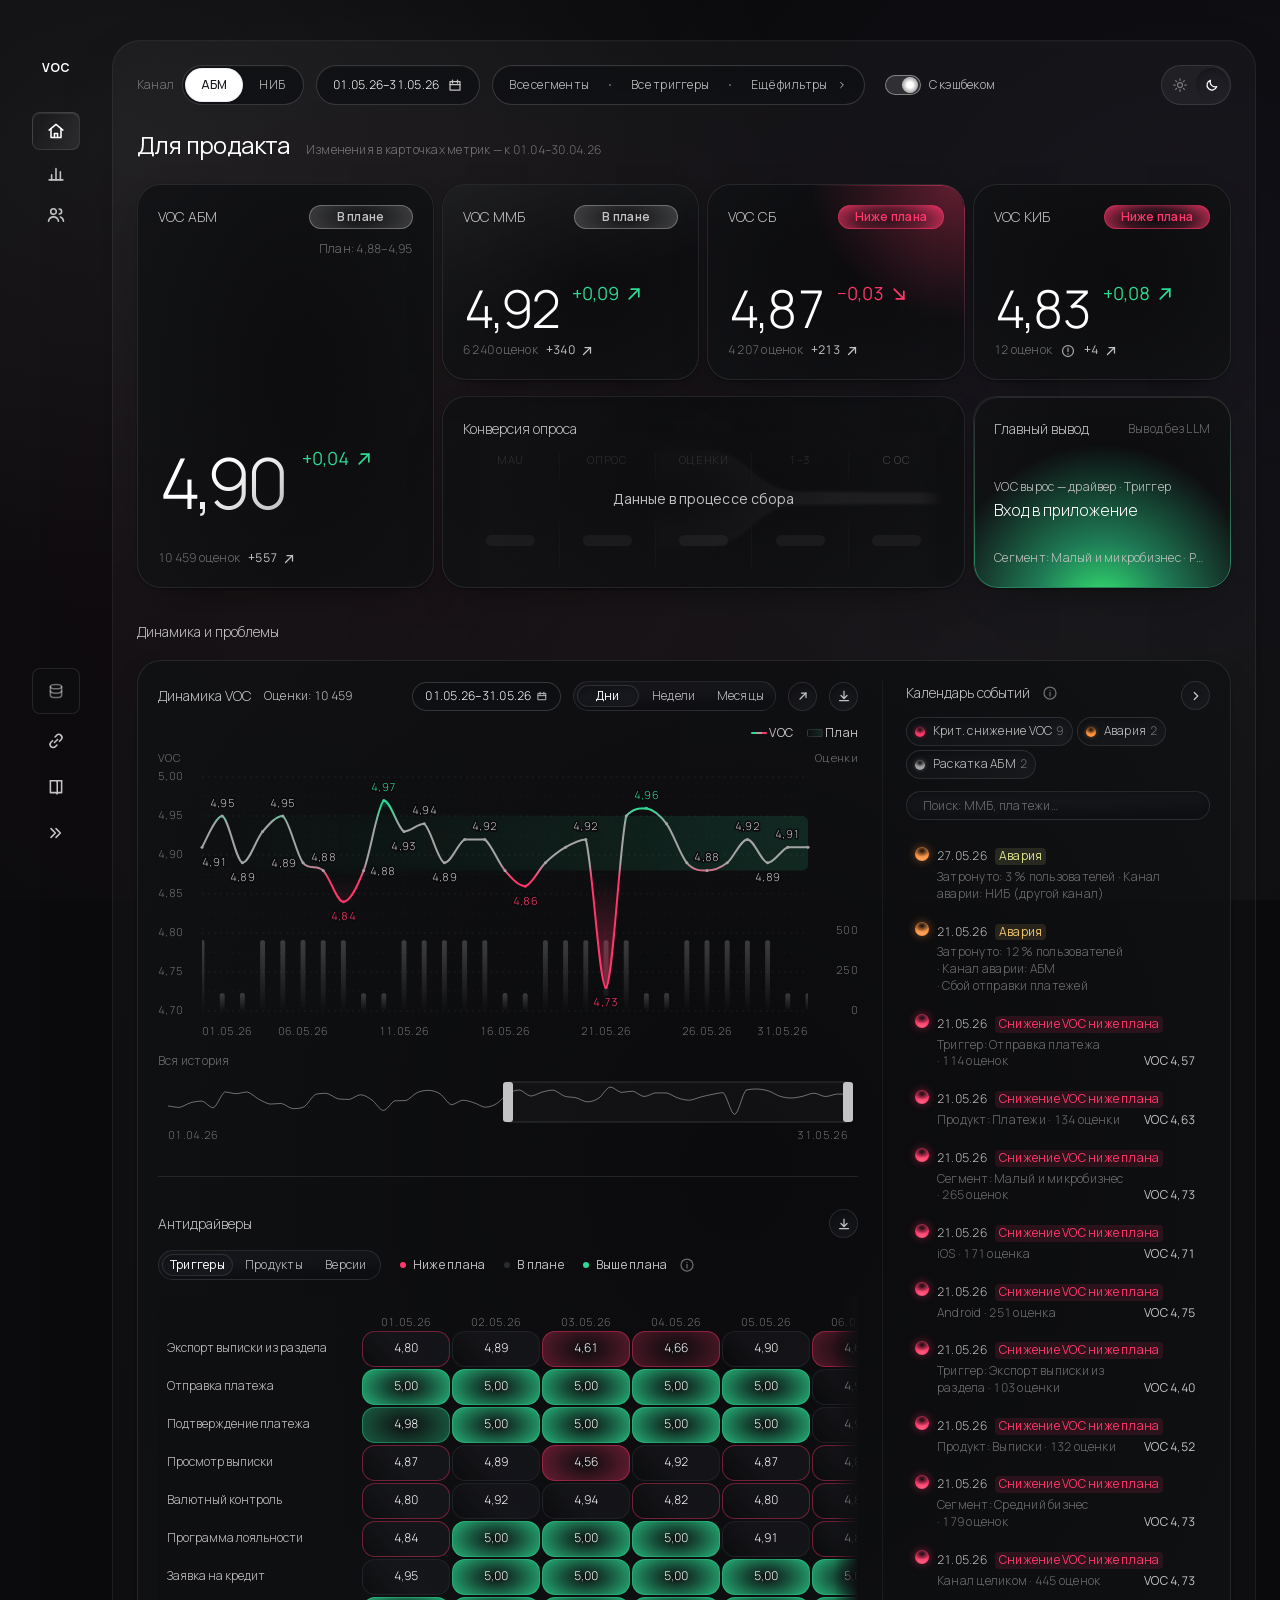
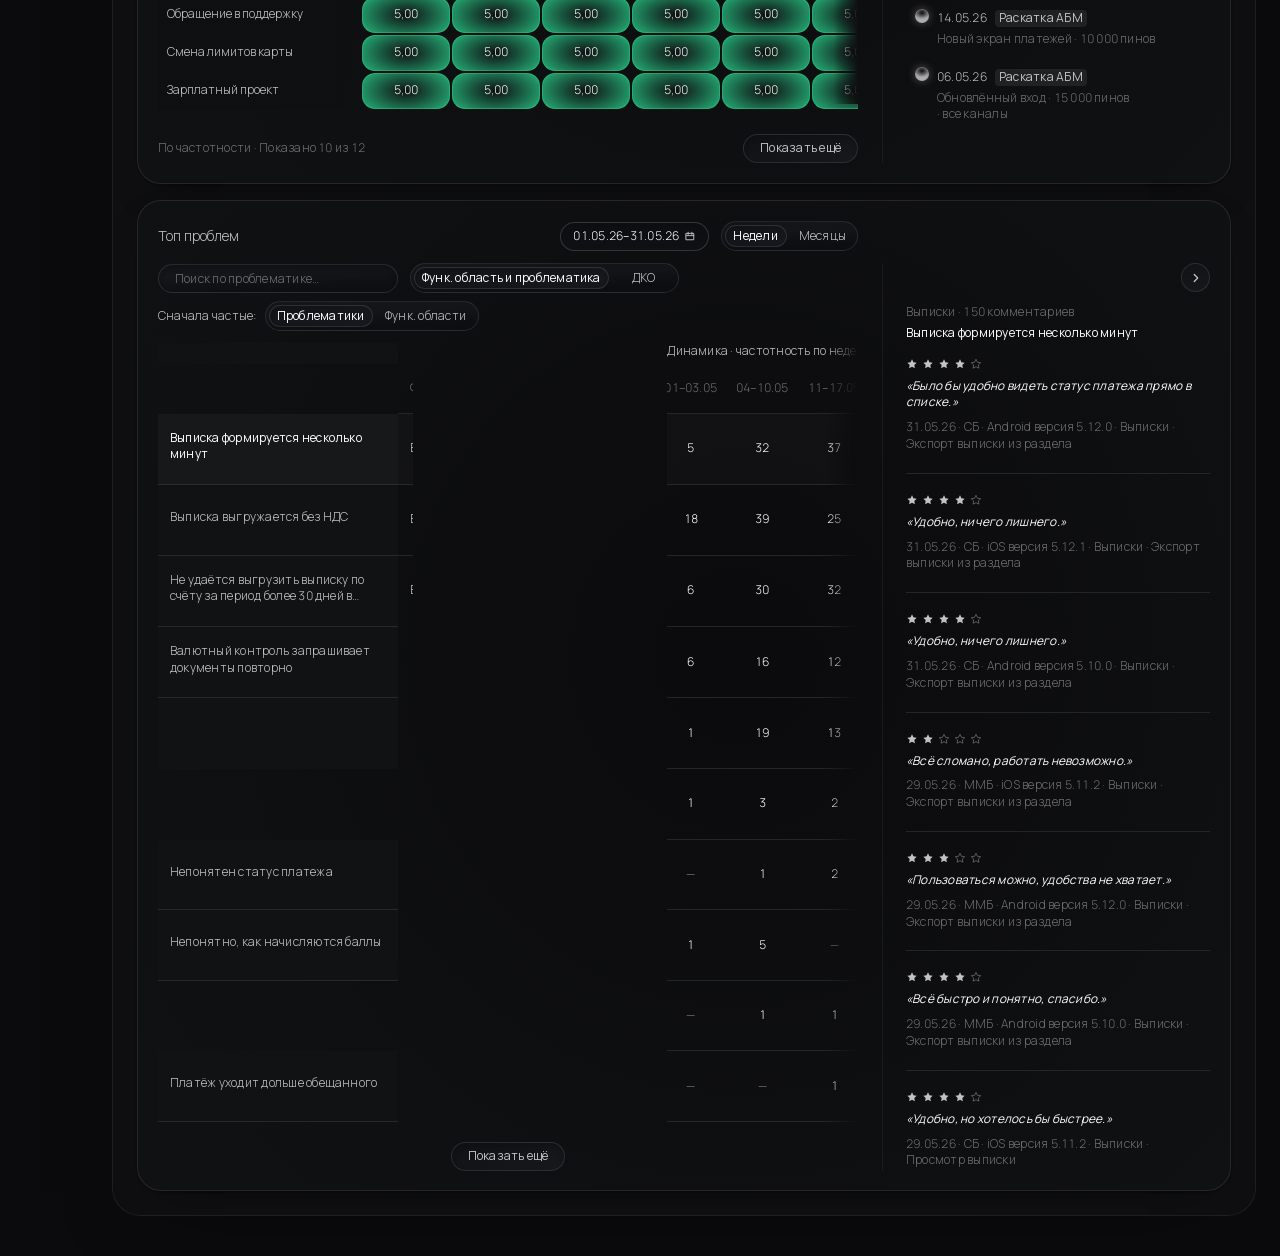
==== commit ccd293cc: "Веб-дашборд 1.4.28 (7c9e24a, синтетика)" ====
--- a/dashboard/index.html
+++ b/dashboard/index.html
@@ -2,7 +2,7 @@
 <html lang="ru">
 <head>
 <meta charset="utf-8">
-<script type="importmap">{"imports":{"./js/blocks/antidrivers.js":"./js/blocks/antidrivers.js?v=a7dbc706ca","./js/blocks/call-stats.js":"./js/blocks/call-stats.js?v=5bbb02a6e6","./js/blocks/conclusion.js":"./js/blocks/conclusion.js?v=4f535c7946","./js/blocks/conversion.js":"./js/blocks/conversion.js?v=de3d2d111f","./js/blocks/digest.js":"./js/blocks/digest.js?v=98162a02d1","./js/blocks/distribution.js":"./js/blocks/distribution.js?v=e53e536387","./js/blocks/dynamics.js":"./js/blocks/dynamics.js?v=f2411beb01","./js/blocks/emotions.js":"./js/blocks/emotions.js?v=facdf7b89f","./js/blocks/insights.js":"./js/blocks/insights.js?v=93f0800b7d","./js/blocks/metric-card.js":"./js/blocks/metric-card.js?v=8a6dda5f9e","./js/blocks/plan-days.js":"./js/blocks/plan-days.js?v=f720afdbe5","./js/blocks/tally.js":"./js/blocks/tally.js?v=abcfe7a68b","./js/blocks/verbatim-cards.js":"./js/blocks/verbatim-cards.js?v=c65d860b6b","./js/blocks/verbatim-table.js":"./js/blocks/verbatim-table.js?v=463bae4d49","./js/blocks/voc-channel.js":"./js/blocks/voc-channel.js?v=95b957128b","./js/blocks/voc-segment.js":"./js/blocks/voc-segment.js?v=5d32d8b0f0","./js/boot.js":"./js/boot.js?v=a00a967e69","./js/components/badge.js":"./js/components/badge.js?v=d1ad9e7511","./js/components/chart-timeline.js":"./js/components/chart-timeline.js?v=6367e3355b","./js/components/chart-tooltip.js":"./js/components/chart-tooltip.js?v=3d55876114","./js/components/copy-button.js":"./js/components/copy-button.js?v=64014dbd6b","./js/components/delta.js":"./js/components/delta.js?v=1a3bb157b1","./js/components/detail-event-chip.js":"./js/components/detail-event-chip.js?v=fb641293a1","./js/components/driver-chip.js":"./js/components/driver-chip.js?v=0bf742186b","./js/components/empty-value.js":"./js/components/empty-value.js?v=81345415e8","./js/components/filter-popover.js":"./js/components/filter-popover.js?v=b3d8629276","./js/components/focus-chip.js":"./js/components/focus-chip.js?v=793202aca1","./js/components/h-scroll.js":"./js/components/h-scroll.js?v=5dd5fc105a","./js/components/heat-cell.js":"./js/components/heat-cell.js?v=4595dd8786","./js/components/hover-tooltip.js":"./js/components/hover-tooltip.js?v=82cfd952ab","./js/components/legend.js":"./js/components/legend.js?v=9207a5d634","./js/components/month-picker.js":"./js/components/month-picker.js?v=5563c352e9","./js/components/notice-bar.js":"./js/components/notice-bar.js?v=7fd1bdce82","./js/components/paging.js":"./js/components/paging.js?v=489a43fad9","./js/components/period-picker.js":"./js/components/period-picker.js?v=878e96edcd","./js/components/scale-tabs.js":"./js/components/scale-tabs.js?v=ca27288930","./js/components/search-field.js":"./js/components/search-field.js?v=95af8bac4a","./js/components/segmented.js":"./js/components/segmented.js?v=b0a6c9450d","./js/components/share-pie.js":"./js/components/share-pie.js?v=6068ed45ba","./js/components/side-toggle.js":"./js/components/side-toggle.js?v=7d51ea41fc","./js/components/sparkline.js":"./js/components/sparkline.js?v=55869cae4f","./js/components/stage-observer.js":"./js/components/stage-observer.js?v=0dc4fc7a2c","./js/components/status-dot.js":"./js/components/status-dot.js?v=ec49e54396","./js/components/status-panel.js":"./js/components/status-panel.js?v=5786a67d90","./js/components/tag.js":"./js/components/tag.js?v=40e2c52f3a","./js/components/trigger-choices.js":"./js/components/trigger-choices.js?v=a7c39ec478","./js/components/value-delta.js":"./js/components/value-delta.js?v=38beb351fa","./js/core/analytical-causes.js":"./js/core/analytical-causes.js?v=6af40456af","./js/core/annotations.js":"./js/core/annotations.js?v=79cf65c75e","./js/core/anomalies.js":"./js/core/anomalies.js?v=dcd432c1ff","./js/core/antidrivers.js":"./js/core/antidrivers.js?v=0febc19e36","./js/core/breakdown.js":"./js/core/breakdown.js?v=89d612f00c","./js/core/calendar-analysis.js":"./js/core/calendar-analysis.js?v=be241b74b9","./js/core/calendar.js":"./js/core/calendar.js?v=f79b5bf039","./js/core/call-stats.js":"./js/core/call-stats.js?v=1b7b0fbe4f","./js/core/cashback.js":"./js/core/cashback.js?v=b01f9f4861","./js/core/chart-geometry.js":"./js/core/chart-geometry.js?v=634e2aff50","./js/core/conclusion-payload.js":"./js/core/conclusion-payload.js?v=9baac6a601","./js/core/conclusion-pool.js":"./js/core/conclusion-pool.js?v=b9a645f6ee","./js/core/conclusions.js":"./js/core/conclusions.js?v=3387ca3748","./js/core/conversion.js":"./js/core/conversion.js?v=fcc5b99341","./js/core/critical-drop.js":"./js/core/critical-drop.js?v=b40199aca9","./js/core/data-loss.js":"./js/core/data-loss.js?v=d16e295b7c","./js/core/dates.js":"./js/core/dates.js?v=1a16315c43","./js/core/digest.js":"./js/core/digest.js?v=bb1e1c8f13","./js/core/dimensions.js":"./js/core/dimensions.js?v=56468d22e2","./js/core/distribution.js":"./js/core/distribution.js?v=761535ea06","./js/core/export.js":"./js/core/export.js?v=9d417f981c","./js/core/features.js":"./js/core/features.js?v=772fdeeb75","./js/core/forecast.js":"./js/core/forecast.js?v=05428c2de4","./js/core/format.js":"./js/core/format.js?v=4550b14e98","./js/core/heat-scale.js":"./js/core/heat-scale.js?v=b29b6f9476","./js/core/impact.js":"./js/core/impact.js?v=cd010089bb","./js/core/incident-events.js":"./js/core/incident-events.js?v=1b35727647","./js/core/insights.js":"./js/core/insights.js?v=97ce5ea265","./js/core/labels.js":"./js/core/labels.js?v=d99cb23114","./js/core/methodology.js":"./js/core/methodology.js?v=37ace787e8","./js/core/metrics.js":"./js/core/metrics.js?v=4c73911208","./js/core/period.js":"./js/core/period.js?v=6d58c531bd","./js/core/plan.js":"./js/core/plan.js?v=6f2a627f8d","./js/core/recent.js":"./js/core/recent.js?v=1eabe96836","./js/core/rest-days.js":"./js/core/rest-days.js?v=1d23f58cac","./js/core/round.js":"./js/core/round.js?v=884114321f","./js/core/segment-trend.js":"./js/core/segment-trend.js?v=f60f116313","./js/core/sufficiency.js":"./js/core/sufficiency.js?v=70aeab6d08","./js/core/timeseries.js":"./js/core/timeseries.js?v=5694f6e500","./js/core/verbatim.js":"./js/core/verbatim.js?v=8317f7eaf2","./js/core/xlsx.js":"./js/core/xlsx.js?v=1c0e1e7521","./js/io/desktop.js":"./js/io/desktop.js?v=49a582e172","./js/io/llm-conclusion.js":"./js/io/llm-conclusion.js?v=a592fd195e","./js/io/loader.js":"./js/io/loader.js?v=f037867ede","./js/main.js":"./js/main.js?v=a2f2aedb24","./js/shell/app-update.js":"./js/shell/app-update.js?v=1979612d8f","./js/shell/block.js":"./js/shell/block.js?v=d0525c7859","./js/shell/data-import.js":"./js/shell/data-import.js?v=0283affc1b","./js/shell/feedback.js":"./js/shell/feedback.js?v=7dc2949c76","./js/shell/header-ambient.js":"./js/shell/header-ambient.js?v=c829f53b05","./js/shell/header.js":"./js/shell/header.js?v=2194bd4a27","./js/shell/inputs.js":"./js/shell/inputs.js?v=7cb2bcebff","./js/shell/nav-motion.js":"./js/shell/nav-motion.js?v=fe9453a0ef","./js/shell/side-nav.js":"./js/shell/side-nav.js?v=6d86c33ad5","./js/shell/theme.js":"./js/shell/theme.js?v=ddcf591254","./js/state/chart-selection.js":"./js/state/chart-selection.js?v=c026766b87","./js/state/controls.js":"./js/state/controls.js?v=942339e636","./js/state/detail-event.js":"./js/state/detail-event.js?v=51f7dc30cf","./js/state/developer-mode.js":"./js/state/developer-mode.js?v=65292cc6b3","./js/state/driver-pick.js":"./js/state/driver-pick.js?v=6dc648d2a4","./js/state/event-analysis.js":"./js/state/event-analysis.js?v=7089eac2eb","./js/state/focus.js":"./js/state/focus.js?v=6476a082be","./js/state/group-step.js":"./js/state/group-step.js?v=d5137d4652","./js/state/resolve-state.js":"./js/state/resolve-state.js?v=a1d07af120","./js/state/selection.js":"./js/state/selection.js?v=d0fcfe3a3c","./js/state/url-state.js":"./js/state/url-state.js?v=e46aa9b3bb","./js/ui/dom.js":"./js/ui/dom.js?v=f33af24811","./js/ui/download.js":"./js/ui/download.js?v=dee7f41e87","./js/ui/icons.js":"./js/ui/icons.js?v=1a620b30e6","./js/ui/motion.js":"./js/ui/motion.js?v=6001d92c45","./js/ui/page-height.js":"./js/ui/page-height.js?v=aa014b9ec2","./js/ui/popover.js":"./js/ui/popover.js?v=50ae0c595d"}}</script>
+<script type="importmap">{"imports":{"./js/blocks/antidrivers.js":"./js/blocks/antidrivers.js?v=a7dbc706ca","./js/blocks/call-stats.js":"./js/blocks/call-stats.js?v=5bbb02a6e6","./js/blocks/conclusion.js":"./js/blocks/conclusion.js?v=4f535c7946","./js/blocks/conversion.js":"./js/blocks/conversion.js?v=de3d2d111f","./js/blocks/digest.js":"./js/blocks/digest.js?v=8e6dc039c6","./js/blocks/distribution.js":"./js/blocks/distribution.js?v=e53e536387","./js/blocks/dynamics.js":"./js/blocks/dynamics.js?v=f2411beb01","./js/blocks/emotions.js":"./js/blocks/emotions.js?v=facdf7b89f","./js/blocks/insights.js":"./js/blocks/insights.js?v=3cf1bf28bf","./js/blocks/metric-card.js":"./js/blocks/metric-card.js?v=8a6dda5f9e","./js/blocks/plan-days.js":"./js/blocks/plan-days.js?v=f720afdbe5","./js/blocks/tally.js":"./js/blocks/tally.js?v=abcfe7a68b","./js/blocks/verbatim-cards.js":"./js/blocks/verbatim-cards.js?v=d6424488a2","./js/blocks/verbatim-table.js":"./js/blocks/verbatim-table.js?v=aa44c01802","./js/blocks/voc-channel.js":"./js/blocks/voc-channel.js?v=90864890b3","./js/blocks/voc-segment.js":"./js/blocks/voc-segment.js?v=5d32d8b0f0","./js/boot.js":"./js/boot.js?v=a00a967e69","./js/components/badge.js":"./js/components/badge.js?v=d1ad9e7511","./js/components/chart-timeline.js":"./js/components/chart-timeline.js?v=6367e3355b","./js/components/chart-tooltip.js":"./js/components/chart-tooltip.js?v=3d55876114","./js/components/copy-button.js":"./js/components/copy-button.js?v=64014dbd6b","./js/components/delta.js":"./js/components/delta.js?v=1a3bb157b1","./js/components/detail-event-chip.js":"./js/components/detail-event-chip.js?v=fb641293a1","./js/components/driver-chip.js":"./js/components/driver-chip.js?v=0bf742186b","./js/components/empty-value.js":"./js/components/empty-value.js?v=81345415e8","./js/components/filter-popover.js":"./js/components/filter-popover.js?v=b3d8629276","./js/components/focus-chip.js":"./js/components/focus-chip.js?v=793202aca1","./js/components/h-scroll.js":"./js/components/h-scroll.js?v=5dd5fc105a","./js/components/heat-cell.js":"./js/components/heat-cell.js?v=4595dd8786","./js/components/hover-tooltip.js":"./js/components/hover-tooltip.js?v=82cfd952ab","./js/components/legend.js":"./js/components/legend.js?v=9207a5d634","./js/components/month-picker.js":"./js/components/month-picker.js?v=5563c352e9","./js/components/notice-bar.js":"./js/components/notice-bar.js?v=7fd1bdce82","./js/components/paging.js":"./js/components/paging.js?v=489a43fad9","./js/components/period-picker.js":"./js/components/period-picker.js?v=878e96edcd","./js/components/rule-hint.js":"./js/components/rule-hint.js?v=34b622397f","./js/components/scale-tabs.js":"./js/components/scale-tabs.js?v=ca27288930","./js/components/search-field.js":"./js/components/search-field.js?v=95af8bac4a","./js/components/segmented.js":"./js/components/segmented.js?v=b0a6c9450d","./js/components/share-pie.js":"./js/components/share-pie.js?v=6068ed45ba","./js/components/side-toggle.js":"./js/components/side-toggle.js?v=7d51ea41fc","./js/components/sparkline.js":"./js/components/sparkline.js?v=55869cae4f","./js/components/stage-observer.js":"./js/components/stage-observer.js?v=0dc4fc7a2c","./js/components/status-dot.js":"./js/components/status-dot.js?v=ec49e54396","./js/components/status-panel.js":"./js/components/status-panel.js?v=5786a67d90","./js/components/tag.js":"./js/components/tag.js?v=40e2c52f3a","./js/components/trigger-choices.js":"./js/components/trigger-choices.js?v=a7c39ec478","./js/components/value-delta.js":"./js/components/value-delta.js?v=38beb351fa","./js/core/analytical-causes.js":"./js/core/analytical-causes.js?v=6af40456af","./js/core/annotations.js":"./js/core/annotations.js?v=79cf65c75e","./js/core/anomalies.js":"./js/core/anomalies.js?v=bf96b03fe1","./js/core/antidrivers.js":"./js/core/antidrivers.js?v=0febc19e36","./js/core/breakdown.js":"./js/core/breakdown.js?v=89d612f00c","./js/core/calendar-analysis.js":"./js/core/calendar-analysis.js?v=7bb962d67e","./js/core/calendar.js":"./js/core/calendar.js?v=b33516aeb0","./js/core/call-stats.js":"./js/core/call-stats.js?v=1b7b0fbe4f","./js/core/cashback.js":"./js/core/cashback.js?v=b01f9f4861","./js/core/chart-geometry.js":"./js/core/chart-geometry.js?v=634e2aff50","./js/core/conclusion-payload.js":"./js/core/conclusion-payload.js?v=9baac6a601","./js/core/conclusion-pool.js":"./js/core/conclusion-pool.js?v=b9a645f6ee","./js/core/conclusions.js":"./js/core/conclusions.js?v=3387ca3748","./js/core/conversion.js":"./js/core/conversion.js?v=fcc5b99341","./js/core/critical-drop.js":"./js/core/critical-drop.js?v=1cb4d6ffe4","./js/core/data-loss.js":"./js/core/data-loss.js?v=4e80171fe6","./js/core/dates.js":"./js/core/dates.js?v=1a16315c43","./js/core/digest.js":"./js/core/digest.js?v=ef52405ac0","./js/core/dimensions.js":"./js/core/dimensions.js?v=56468d22e2","./js/core/distribution.js":"./js/core/distribution.js?v=761535ea06","./js/core/export.js":"./js/core/export.js?v=9d417f981c","./js/core/features.js":"./js/core/features.js?v=772fdeeb75","./js/core/forecast.js":"./js/core/forecast.js?v=05428c2de4","./js/core/format.js":"./js/core/format.js?v=4550b14e98","./js/core/heat-scale.js":"./js/core/heat-scale.js?v=b29b6f9476","./js/core/impact.js":"./js/core/impact.js?v=cd010089bb","./js/core/incident-events.js":"./js/core/incident-events.js?v=1b35727647","./js/core/insights.js":"./js/core/insights.js?v=97ce5ea265","./js/core/labels.js":"./js/core/labels.js?v=d99cb23114","./js/core/methodology.js":"./js/core/methodology.js?v=cea412e71e","./js/core/metrics.js":"./js/core/metrics.js?v=4c73911208","./js/core/period.js":"./js/core/period.js?v=6d58c531bd","./js/core/plan.js":"./js/core/plan.js?v=6f2a627f8d","./js/core/recent.js":"./js/core/recent.js?v=1eabe96836","./js/core/rest-days.js":"./js/core/rest-days.js?v=1d23f58cac","./js/core/round.js":"./js/core/round.js?v=884114321f","./js/core/segment-trend.js":"./js/core/segment-trend.js?v=12c29ad902","./js/core/significance.js":"./js/core/significance.js?v=062cf9d0fe","./js/core/sufficiency.js":"./js/core/sufficiency.js?v=70aeab6d08","./js/core/timeseries.js":"./js/core/timeseries.js?v=5694f6e500","./js/core/verbatim.js":"./js/core/verbatim.js?v=dbd12e4350","./js/core/xlsx.js":"./js/core/xlsx.js?v=1c0e1e7521","./js/io/desktop.js":"./js/io/desktop.js?v=49a582e172","./js/io/llm-conclusion.js":"./js/io/llm-conclusion.js?v=a592fd195e","./js/io/loader.js":"./js/io/loader.js?v=f037867ede","./js/main.js":"./js/main.js?v=a2f2aedb24","./js/shell/app-update.js":"./js/shell/app-update.js?v=1979612d8f","./js/shell/block.js":"./js/shell/block.js?v=d0525c7859","./js/shell/data-import.js":"./js/shell/data-import.js?v=0283affc1b","./js/shell/feedback.js":"./js/shell/feedback.js?v=7dc2949c76","./js/shell/header-ambient.js":"./js/shell/header-ambient.js?v=c829f53b05","./js/shell/header.js":"./js/shell/header.js?v=86a9737793","./js/shell/inputs.js":"./js/shell/inputs.js?v=7cb2bcebff","./js/shell/nav-motion.js":"./js/shell/nav-motion.js?v=fe9453a0ef","./js/shell/side-nav.js":"./js/shell/side-nav.js?v=6d86c33ad5","./js/shell/theme.js":"./js/shell/theme.js?v=ddcf591254","./js/state/chart-selection.js":"./js/state/chart-selection.js?v=c026766b87","./js/state/controls.js":"./js/state/controls.js?v=942339e636","./js/state/detail-event.js":"./js/state/detail-event.js?v=51f7dc30cf","./js/state/developer-mode.js":"./js/state/developer-mode.js?v=65292cc6b3","./js/state/driver-pick.js":"./js/state/driver-pick.js?v=6dc648d2a4","./js/state/event-analysis.js":"./js/state/event-analysis.js?v=7089eac2eb","./js/state/focus.js":"./js/state/focus.js?v=7505b7c6b8","./js/state/group-step.js":"./js/state/group-step.js?v=d5137d4652","./js/state/resolve-state.js":"./js/state/resolve-state.js?v=a1d07af120","./js/state/selection.js":"./js/state/selection.js?v=d0fcfe3a3c","./js/state/url-state.js":"./js/state/url-state.js?v=e46aa9b3bb","./js/ui/dom.js":"./js/ui/dom.js?v=f33af24811","./js/ui/download.js":"./js/ui/download.js?v=dee7f41e87","./js/ui/icons.js":"./js/ui/icons.js?v=1a620b30e6","./js/ui/motion.js":"./js/ui/motion.js?v=6001d92c45","./js/ui/page-height.js":"./js/ui/page-height.js?v=aa014b9ec2","./js/ui/popover.js":"./js/ui/popover.js?v=50ae0c595d"}}</script>
 <meta name="viewport" content="width=device-width, initial-scale=1">
 <title>Дашборд VOC для PO B2B</title>
 <!-- J-69: тема — до первой отрисовки, иначе светлая страница мигает тёмной; ключ — THEME_KEY в js/shell/theme.js -->
@@ -13,9 +13,9 @@
 <link rel="preload" href="fonts/manrope-latin.woff2" as="font" type="font/woff2" crossorigin>
 <link rel="preload" href="fonts/manrope-cyrillic.woff2" as="font" type="font/woff2" crossorigin>
 <link rel="stylesheet" href="css/tokens.css?v=3cefa8165f">
-<link rel="stylesheet" href="css/shell.css?v=8b0489a154">
+<link rel="stylesheet" href="css/shell.css?v=2f8a917a60">
 <link rel="stylesheet" href="css/components/segmented.css?v=dc4181500f">
-<link rel="stylesheet" href="css/components/indicators.css?v=3eb8ea27c4">
+<link rel="stylesheet" href="css/components/indicators.css?v=dfc31225e9">
 <link rel="stylesheet" href="css/components/legend.css?v=0d91766909">
 <link rel="stylesheet" href="css/components/sparkline.css?v=58c95e2d67">
 <link rel="stylesheet" href="css/components/share-pie.css?v=82e1083004">
@@ -37,7 +37,7 @@
 <link rel="stylesheet" href="css/blocks/dynamics.css?v=c51f2bbeba">
 <link rel="stylesheet" href="css/blocks/antidrivers.css?v=490d8f4679">
 <link rel="stylesheet" href="css/blocks/insights.css?v=cc72209dad">
-<link rel="stylesheet" href="css/blocks/verbatim.css?v=08f056212c">
+<link rel="stylesheet" href="css/blocks/verbatim.css?v=950f40b0f8">
 <link rel="stylesheet" href="css/blocks/digest.css?v=847051224f">
 <link rel="stylesheet" href="css/blocks/call-stats.css?v=6faeaf2c89">
 <link rel="stylesheet" href="css/blocks/emotions.css?v=43d3a75a92">
@@ -46,16 +46,16 @@
 <link rel="modulepreload" href="js/blocks/call-stats.js?v=5bbb02a6e6">
 <link rel="modulepreload" href="js/blocks/conclusion.js?v=4f535c7946">
 <link rel="modulepreload" href="js/blocks/conversion.js?v=de3d2d111f">
-<link rel="modulepreload" href="js/blocks/digest.js?v=98162a02d1">
+<link rel="modulepreload" href="js/blocks/digest.js?v=8e6dc039c6">
 <link rel="modulepreload" href="js/blocks/distribution.js?v=e53e536387">
 <link rel="modulepreload" href="js/blocks/dynamics.js?v=f2411beb01">
 <link rel="modulepreload" href="js/blocks/emotions.js?v=facdf7b89f">
-<link rel="modulepreload" href="js/blocks/insights.js?v=93f0800b7d">
+<link rel="modulepreload" href="js/blocks/insights.js?v=3cf1bf28bf">
 <link rel="modulepreload" href="js/blocks/metric-card.js?v=8a6dda5f9e">
 <link rel="modulepreload" href="js/blocks/plan-days.js?v=f720afdbe5">
-<link rel="modulepreload" href="js/blocks/verbatim-cards.js?v=c65d860b6b">
-<link rel="modulepreload" href="js/blocks/verbatim-table.js?v=463bae4d49">
-<link rel="modulepreload" href="js/blocks/voc-channel.js?v=95b957128b">
+<link rel="modulepreload" href="js/blocks/verbatim-cards.js?v=d6424488a2">
+<link rel="modulepreload" href="js/blocks/verbatim-table.js?v=aa44c01802">
+<link rel="modulepreload" href="js/blocks/voc-channel.js?v=90864890b3">
 <link rel="modulepreload" href="js/blocks/voc-segment.js?v=5d32d8b0f0">
 <link rel="modulepreload" href="js/components/badge.js?v=d1ad9e7511">
 <link rel="modulepreload" href="js/components/chart-timeline.js?v=6367e3355b">
@@ -75,6 +75,7 @@
 <link rel="modulepreload" href="js/components/notice-bar.js?v=7fd1bdce82">
 <link rel="modulepreload" href="js/components/paging.js?v=489a43fad9">
 <link rel="modulepreload" href="js/components/period-picker.js?v=878e96edcd">
+<link rel="modulepreload" href="js/components/rule-hint.js?v=34b622397f">
 <link rel="modulepreload" href="js/components/scale-tabs.js?v=ca27288930">
 <link rel="modulepreload" href="js/components/search-field.js?v=95af8bac4a">
 <link rel="modulepreload" href="js/components/segmented.js?v=b0a6c9450d">
@@ -89,11 +90,11 @@
 <link rel="modulepreload" href="js/components/value-delta.js?v=38beb351fa">
 <link rel="modulepreload" href="js/core/analytical-causes.js?v=6af40456af">
 <link rel="modulepreload" href="js/core/annotations.js?v=79cf65c75e">
-<link rel="modulepreload" href="js/core/anomalies.js?v=dcd432c1ff">
+<link rel="modulepreload" href="js/core/anomalies.js?v=bf96b03fe1">
 <link rel="modulepreload" href="js/core/antidrivers.js?v=0febc19e36">
 <link rel="modulepreload" href="js/core/breakdown.js?v=89d612f00c">
-<link rel="modulepreload" href="js/core/calendar-analysis.js?v=be241b74b9">
-<link rel="modulepreload" href="js/core/calendar.js?v=f79b5bf039">
+<link rel="modulepreload" href="js/core/calendar-analysis.js?v=7bb962d67e">
+<link rel="modulepreload" href="js/core/calendar.js?v=b33516aeb0">
 <link rel="modulepreload" href="js/core/call-stats.js?v=1b7b0fbe4f">
 <link rel="modulepreload" href="js/core/cashback.js?v=b01f9f4861">
 <link rel="modulepreload" href="js/core/chart-geometry.js?v=634e2aff50">
@@ -101,10 +102,10 @@
 <link rel="modulepreload" href="js/core/conclusion-pool.js?v=b9a645f6ee">
 <link rel="modulepreload" href="js/core/conclusions.js?v=3387ca3748">
 <link rel="modulepreload" href="js/core/conversion.js?v=fcc5b99341">
-<link rel="modulepreload" href="js/core/critical-drop.js?v=b40199aca9">
-<link rel="modulepreload" href="js/core/data-loss.js?v=d16e295b7c">
+<link rel="modulepreload" href="js/core/critical-drop.js?v=1cb4d6ffe4">
+<link rel="modulepreload" href="js/core/data-loss.js?v=4e80171fe6">
 <link rel="modulepreload" href="js/core/dates.js?v=1a16315c43">
-<link rel="modulepreload" href="js/core/digest.js?v=bb1e1c8f13">
+<link rel="modulepreload" href="js/core/digest.js?v=ef52405ac0">
 <link rel="modulepreload" href="js/core/dimensions.js?v=56468d22e2">
 <link rel="modulepreload" href="js/core/distribution.js?v=761535ea06">
 <link rel="modulepreload" href="js/core/export.js?v=9d417f981c">
@@ -116,17 +117,18 @@
 <link rel="modulepreload" href="js/core/incident-events.js?v=1b35727647">
 <link rel="modulepreload" href="js/core/insights.js?v=97ce5ea265">
 <link rel="modulepreload" href="js/core/labels.js?v=d99cb23114">
-<link rel="modulepreload" href="js/core/methodology.js?v=37ace787e8">
+<link rel="modulepreload" href="js/core/methodology.js?v=cea412e71e">
 <link rel="modulepreload" href="js/core/metrics.js?v=4c73911208">
 <link rel="modulepreload" href="js/core/period.js?v=6d58c531bd">
 <link rel="modulepreload" href="js/core/plan.js?v=6f2a627f8d">
 <link rel="modulepreload" href="js/core/recent.js?v=1eabe96836">
 <link rel="modulepreload" href="js/core/rest-days.js?v=1d23f58cac">
 <link rel="modulepreload" href="js/core/round.js?v=884114321f">
-<link rel="modulepreload" href="js/core/segment-trend.js?v=f60f116313">
+<link rel="modulepreload" href="js/core/segment-trend.js?v=12c29ad902">
+<link rel="modulepreload" href="js/core/significance.js?v=062cf9d0fe">
 <link rel="modulepreload" href="js/core/sufficiency.js?v=70aeab6d08">
 <link rel="modulepreload" href="js/core/timeseries.js?v=5694f6e500">
-<link rel="modulepreload" href="js/core/verbatim.js?v=8317f7eaf2">
+<link rel="modulepreload" href="js/core/verbatim.js?v=dbd12e4350">
 <link rel="modulepreload" href="js/core/xlsx.js?v=1c0e1e7521">
 <link rel="modulepreload" href="js/io/desktop.js?v=49a582e172">
 <link rel="modulepreload" href="js/io/llm-conclusion.js?v=a592fd195e">
@@ -136,7 +138,7 @@
 <link rel="modulepreload" href="js/shell/data-import.js?v=0283affc1b">
 <link rel="modulepreload" href="js/shell/feedback.js?v=7dc2949c76">
 <link rel="modulepreload" href="js/shell/header-ambient.js?v=c829f53b05">
-<link rel="modulepreload" href="js/shell/header.js?v=2194bd4a27">
+<link rel="modulepreload" href="js/shell/header.js?v=86a9737793">
 <link rel="modulepreload" href="js/shell/inputs.js?v=7cb2bcebff">
 <link rel="modulepreload" href="js/shell/nav-motion.js?v=fe9453a0ef">
 <link rel="modulepreload" href="js/shell/side-nav.js?v=6d86c33ad5">
@@ -147,7 +149,7 @@
 <link rel="modulepreload" href="js/state/developer-mode.js?v=65292cc6b3">
 <link rel="modulepreload" href="js/state/driver-pick.js?v=6dc648d2a4">
 <link rel="modulepreload" href="js/state/event-analysis.js?v=7089eac2eb">
-<link rel="modulepreload" href="js/state/focus.js?v=6476a082be">
+<link rel="modulepreload" href="js/state/focus.js?v=7505b7c6b8">
 <link rel="modulepreload" href="js/state/group-step.js?v=d5137d4652">
 <link rel="modulepreload" href="js/state/resolve-state.js?v=a1d07af120">
 <link rel="modulepreload" href="js/state/selection.js?v=d0fcfe3a3c">
--- a/dashboard/css/shell.css
+++ b/dashboard/css/shell.css
@@ -498,6 +498,12 @@
 /* J-143: пояснение у заголовка — в его строке; пустой слот места не занимает */
 .card__help:empty {
   display: none;
+}
+
+/* Договорённость 19.11: «i» правила подсчёта роли у заголовка — через зазор, не вплотную к последней букве */
+.card__help .rule-hint {
+  margin-inline-start: var(--space-1);
+  vertical-align: middle;
 }
 
 /*
@@ -1513,6 +1519,11 @@
   color: var(--color-text-strong);
 }
 
+/* Договорённость 19.11: «i» правила роли — в чипе «Роли» после крестика, поле до края чипа как у кода слева */
+.filters__item--chip .rule-hint {
+  margin-inline-end: var(--space-2);
+}
+
 .filters__clear-icon {
   width: var(--icon-size-sm);
   height: var(--icon-size-sm);
--- a/dashboard/css/components/indicators.css
+++ b/dashboard/css/components/indicators.css
@@ -359,3 +359,20 @@
   -webkit-mask-image: var(--h-scroll-mask-both);
   mask-image: var(--h-scroll-mask-both);
 }
+
+/*
+  Договорённость 19.11 о подсчёте ролей: «i» с правилом в подсказке — у названия роли и у чипа фильтра «Роли».
+  Цвет и размер — как у «?» карточек (`metric__forecast`): знак справки второстепенный, а не акцент
+*/
+.rule-hint {
+  display: inline-flex;
+  flex-shrink: 0;
+  align-self: center;
+  color: var(--color-neutral);
+  cursor: help;
+}
+
+.rule-hint__icon {
+  width: var(--icon-size);
+  height: var(--icon-size);
+}
--- a/dashboard/css/blocks/verbatim.css
+++ b/dashboard/css/blocks/verbatim.css
@@ -408,6 +408,39 @@
   white-space: nowrap;
 }
 
+/* Текст экспертизы — кнопка раскрытия строки: вид ячейки, многоточие в одну строку, курсор и светлее при наведении */
+.verbatim-table__expand {
+  display: block;
+  width: 100%;
+  padding: 0;
+  overflow: hidden;
+  border: 0;
+  background: none;
+  color: inherit;
+  font: var(--type-caption);
+  letter-spacing: var(--tracking-caption);
+  text-align: start;
+  text-overflow: ellipsis;
+  white-space: inherit;
+  cursor: pointer;
+}
+
+.verbatim-table__expand:hover,
+.verbatim-table__expand:focus-visible {
+  color: var(--color-text-strong);
+}
+
+/* Раскрытая строка: все ячейки переносятся, экспертиза — с пунктами на своих строках, как в подсказке */
+.verbatim-table tr.is-expanded td {
+  overflow: visible;
+  white-space: normal;
+  overflow-wrap: anywhere;
+}
+
+.verbatim-table tr.is-expanded .verbatim-table__text--expertise {
+  white-space: pre-line;
+}
+
 .verbatim-table__empty {
   padding: var(--space-6);
   text-align: center;
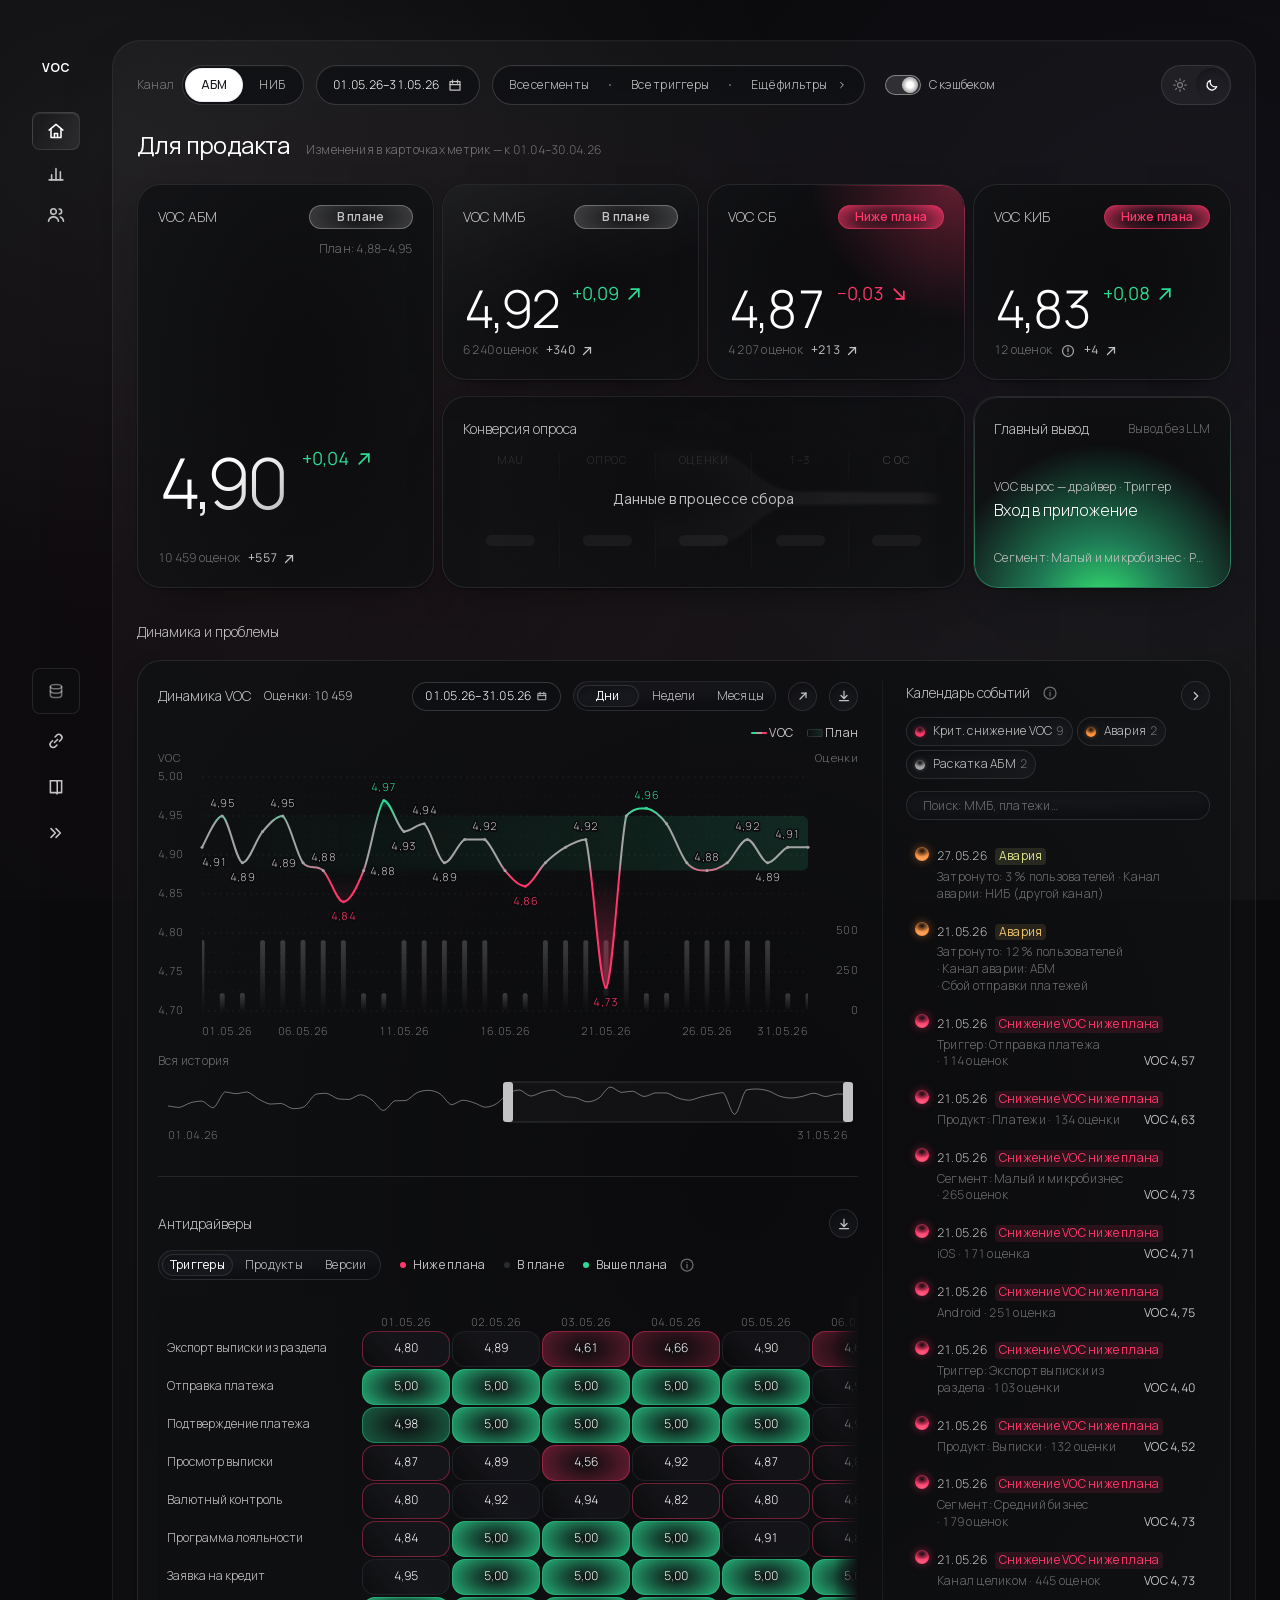
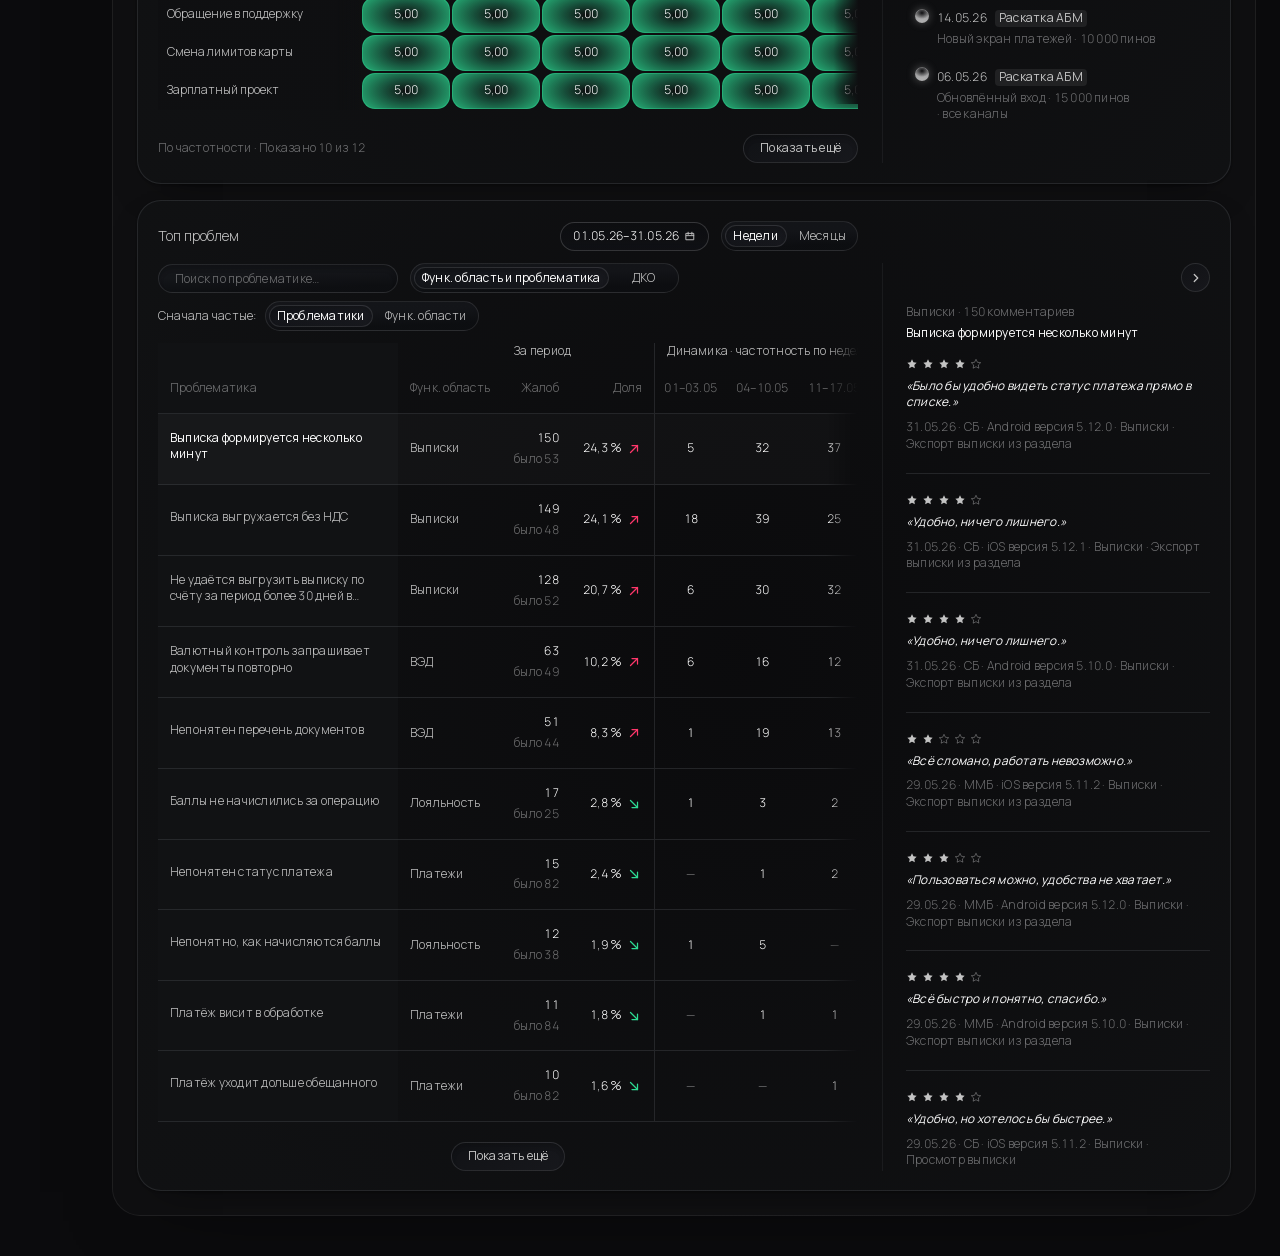
==== commit 871a5e46: "Веб-дашборд 1.4.29 (4cb86b7, синтетика)" ====
--- a/dashboard/index.html
+++ b/dashboard/index.html
@@ -2,7 +2,7 @@
 <html lang="ru">
 <head>
 <meta charset="utf-8">
-<script type="importmap">{"imports":{"./js/blocks/antidrivers.js":"./js/blocks/antidrivers.js?v=a7dbc706ca","./js/blocks/call-stats.js":"./js/blocks/call-stats.js?v=5bbb02a6e6","./js/blocks/conclusion.js":"./js/blocks/conclusion.js?v=4f535c7946","./js/blocks/conversion.js":"./js/blocks/conversion.js?v=de3d2d111f","./js/blocks/digest.js":"./js/blocks/digest.js?v=8e6dc039c6","./js/blocks/distribution.js":"./js/blocks/distribution.js?v=e53e536387","./js/blocks/dynamics.js":"./js/blocks/dynamics.js?v=f2411beb01","./js/blocks/emotions.js":"./js/blocks/emotions.js?v=facdf7b89f","./js/blocks/insights.js":"./js/blocks/insights.js?v=3cf1bf28bf","./js/blocks/metric-card.js":"./js/blocks/metric-card.js?v=8a6dda5f9e","./js/blocks/plan-days.js":"./js/blocks/plan-days.js?v=f720afdbe5","./js/blocks/tally.js":"./js/blocks/tally.js?v=abcfe7a68b","./js/blocks/verbatim-cards.js":"./js/blocks/verbatim-cards.js?v=d6424488a2","./js/blocks/verbatim-table.js":"./js/blocks/verbatim-table.js?v=aa44c01802","./js/blocks/voc-channel.js":"./js/blocks/voc-channel.js?v=90864890b3","./js/blocks/voc-segment.js":"./js/blocks/voc-segment.js?v=5d32d8b0f0","./js/boot.js":"./js/boot.js?v=a00a967e69","./js/components/badge.js":"./js/components/badge.js?v=d1ad9e7511","./js/components/chart-timeline.js":"./js/components/chart-timeline.js?v=6367e3355b","./js/components/chart-tooltip.js":"./js/components/chart-tooltip.js?v=3d55876114","./js/components/copy-button.js":"./js/components/copy-button.js?v=64014dbd6b","./js/components/delta.js":"./js/components/delta.js?v=1a3bb157b1","./js/components/detail-event-chip.js":"./js/components/detail-event-chip.js?v=fb641293a1","./js/components/driver-chip.js":"./js/components/driver-chip.js?v=0bf742186b","./js/components/empty-value.js":"./js/components/empty-value.js?v=81345415e8","./js/components/filter-popover.js":"./js/components/filter-popover.js?v=b3d8629276","./js/components/focus-chip.js":"./js/components/focus-chip.js?v=793202aca1","./js/components/h-scroll.js":"./js/components/h-scroll.js?v=5dd5fc105a","./js/components/heat-cell.js":"./js/components/heat-cell.js?v=4595dd8786","./js/components/hover-tooltip.js":"./js/components/hover-tooltip.js?v=82cfd952ab","./js/components/legend.js":"./js/components/legend.js?v=9207a5d634","./js/components/month-picker.js":"./js/components/month-picker.js?v=5563c352e9","./js/components/notice-bar.js":"./js/components/notice-bar.js?v=7fd1bdce82","./js/components/paging.js":"./js/components/paging.js?v=489a43fad9","./js/components/period-picker.js":"./js/components/period-picker.js?v=878e96edcd","./js/components/rule-hint.js":"./js/components/rule-hint.js?v=34b622397f","./js/components/scale-tabs.js":"./js/components/scale-tabs.js?v=ca27288930","./js/components/search-field.js":"./js/components/search-field.js?v=95af8bac4a","./js/components/segmented.js":"./js/components/segmented.js?v=b0a6c9450d","./js/components/share-pie.js":"./js/components/share-pie.js?v=6068ed45ba","./js/components/side-toggle.js":"./js/components/side-toggle.js?v=7d51ea41fc","./js/components/sparkline.js":"./js/components/sparkline.js?v=55869cae4f","./js/components/stage-observer.js":"./js/components/stage-observer.js?v=0dc4fc7a2c","./js/components/status-dot.js":"./js/components/status-dot.js?v=ec49e54396","./js/components/status-panel.js":"./js/components/status-panel.js?v=5786a67d90","./js/components/tag.js":"./js/components/tag.js?v=40e2c52f3a","./js/components/trigger-choices.js":"./js/components/trigger-choices.js?v=a7c39ec478","./js/components/value-delta.js":"./js/components/value-delta.js?v=38beb351fa","./js/core/analytical-causes.js":"./js/core/analytical-causes.js?v=6af40456af","./js/core/annotations.js":"./js/core/annotations.js?v=79cf65c75e","./js/core/anomalies.js":"./js/core/anomalies.js?v=bf96b03fe1","./js/core/antidrivers.js":"./js/core/antidrivers.js?v=0febc19e36","./js/core/breakdown.js":"./js/core/breakdown.js?v=89d612f00c","./js/core/calendar-analysis.js":"./js/core/calendar-analysis.js?v=7bb962d67e","./js/core/calendar.js":"./js/core/calendar.js?v=b33516aeb0","./js/core/call-stats.js":"./js/core/call-stats.js?v=1b7b0fbe4f","./js/core/cashback.js":"./js/core/cashback.js?v=b01f9f4861","./js/core/chart-geometry.js":"./js/core/chart-geometry.js?v=634e2aff50","./js/core/conclusion-payload.js":"./js/core/conclusion-payload.js?v=9baac6a601","./js/core/conclusion-pool.js":"./js/core/conclusion-pool.js?v=b9a645f6ee","./js/core/conclusions.js":"./js/core/conclusions.js?v=3387ca3748","./js/core/conversion.js":"./js/core/conversion.js?v=fcc5b99341","./js/core/critical-drop.js":"./js/core/critical-drop.js?v=1cb4d6ffe4","./js/core/data-loss.js":"./js/core/data-loss.js?v=4e80171fe6","./js/core/dates.js":"./js/core/dates.js?v=1a16315c43","./js/core/digest.js":"./js/core/digest.js?v=ef52405ac0","./js/core/dimensions.js":"./js/core/dimensions.js?v=56468d22e2","./js/core/distribution.js":"./js/core/distribution.js?v=761535ea06","./js/core/export.js":"./js/core/export.js?v=9d417f981c","./js/core/features.js":"./js/core/features.js?v=772fdeeb75","./js/core/forecast.js":"./js/core/forecast.js?v=05428c2de4","./js/core/format.js":"./js/core/format.js?v=4550b14e98","./js/core/heat-scale.js":"./js/core/heat-scale.js?v=b29b6f9476","./js/core/impact.js":"./js/core/impact.js?v=cd010089bb","./js/core/incident-events.js":"./js/core/incident-events.js?v=1b35727647","./js/core/insights.js":"./js/core/insights.js?v=97ce5ea265","./js/core/labels.js":"./js/core/labels.js?v=d99cb23114","./js/core/methodology.js":"./js/core/methodology.js?v=cea412e71e","./js/core/metrics.js":"./js/core/metrics.js?v=4c73911208","./js/core/period.js":"./js/core/period.js?v=6d58c531bd","./js/core/plan.js":"./js/core/plan.js?v=6f2a627f8d","./js/core/recent.js":"./js/core/recent.js?v=1eabe96836","./js/core/rest-days.js":"./js/core/rest-days.js?v=1d23f58cac","./js/core/round.js":"./js/core/round.js?v=884114321f","./js/core/segment-trend.js":"./js/core/segment-trend.js?v=12c29ad902","./js/core/significance.js":"./js/core/significance.js?v=062cf9d0fe","./js/core/sufficiency.js":"./js/core/sufficiency.js?v=70aeab6d08","./js/core/timeseries.js":"./js/core/timeseries.js?v=5694f6e500","./js/core/verbatim.js":"./js/core/verbatim.js?v=dbd12e4350","./js/core/xlsx.js":"./js/core/xlsx.js?v=1c0e1e7521","./js/io/desktop.js":"./js/io/desktop.js?v=49a582e172","./js/io/llm-conclusion.js":"./js/io/llm-conclusion.js?v=a592fd195e","./js/io/loader.js":"./js/io/loader.js?v=f037867ede","./js/main.js":"./js/main.js?v=a2f2aedb24","./js/shell/app-update.js":"./js/shell/app-update.js?v=1979612d8f","./js/shell/block.js":"./js/shell/block.js?v=d0525c7859","./js/shell/data-import.js":"./js/shell/data-import.js?v=0283affc1b","./js/shell/feedback.js":"./js/shell/feedback.js?v=7dc2949c76","./js/shell/header-ambient.js":"./js/shell/header-ambient.js?v=c829f53b05","./js/shell/header.js":"./js/shell/header.js?v=86a9737793","./js/shell/inputs.js":"./js/shell/inputs.js?v=7cb2bcebff","./js/shell/nav-motion.js":"./js/shell/nav-motion.js?v=fe9453a0ef","./js/shell/side-nav.js":"./js/shell/side-nav.js?v=6d86c33ad5","./js/shell/theme.js":"./js/shell/theme.js?v=ddcf591254","./js/state/chart-selection.js":"./js/state/chart-selection.js?v=c026766b87","./js/state/controls.js":"./js/state/controls.js?v=942339e636","./js/state/detail-event.js":"./js/state/detail-event.js?v=51f7dc30cf","./js/state/developer-mode.js":"./js/state/developer-mode.js?v=65292cc6b3","./js/state/driver-pick.js":"./js/state/driver-pick.js?v=6dc648d2a4","./js/state/event-analysis.js":"./js/state/event-analysis.js?v=7089eac2eb","./js/state/focus.js":"./js/state/focus.js?v=7505b7c6b8","./js/state/group-step.js":"./js/state/group-step.js?v=d5137d4652","./js/state/resolve-state.js":"./js/state/resolve-state.js?v=a1d07af120","./js/state/selection.js":"./js/state/selection.js?v=d0fcfe3a3c","./js/state/url-state.js":"./js/state/url-state.js?v=e46aa9b3bb","./js/ui/dom.js":"./js/ui/dom.js?v=f33af24811","./js/ui/download.js":"./js/ui/download.js?v=dee7f41e87","./js/ui/icons.js":"./js/ui/icons.js?v=1a620b30e6","./js/ui/motion.js":"./js/ui/motion.js?v=6001d92c45","./js/ui/page-height.js":"./js/ui/page-height.js?v=aa014b9ec2","./js/ui/popover.js":"./js/ui/popover.js?v=50ae0c595d"}}</script>
+<script type="importmap">{"imports":{"./js/blocks/antidrivers.js":"./js/blocks/antidrivers.js?v=a7dbc706ca","./js/blocks/call-stats.js":"./js/blocks/call-stats.js?v=5bbb02a6e6","./js/blocks/conclusion.js":"./js/blocks/conclusion.js?v=4f535c7946","./js/blocks/conversion.js":"./js/blocks/conversion.js?v=de3d2d111f","./js/blocks/digest.js":"./js/blocks/digest.js?v=645dfb4ab9","./js/blocks/distribution.js":"./js/blocks/distribution.js?v=e53e536387","./js/blocks/dynamics.js":"./js/blocks/dynamics.js?v=f2411beb01","./js/blocks/emotions.js":"./js/blocks/emotions.js?v=facdf7b89f","./js/blocks/insights.js":"./js/blocks/insights.js?v=3cf1bf28bf","./js/blocks/metric-card.js":"./js/blocks/metric-card.js?v=8a6dda5f9e","./js/blocks/plan-days.js":"./js/blocks/plan-days.js?v=f720afdbe5","./js/blocks/tally.js":"./js/blocks/tally.js?v=abcfe7a68b","./js/blocks/verbatim-cards.js":"./js/blocks/verbatim-cards.js?v=d6424488a2","./js/blocks/verbatim-table.js":"./js/blocks/verbatim-table.js?v=aa44c01802","./js/blocks/voc-channel.js":"./js/blocks/voc-channel.js?v=90864890b3","./js/blocks/voc-segment.js":"./js/blocks/voc-segment.js?v=5d32d8b0f0","./js/boot.js":"./js/boot.js?v=a00a967e69","./js/components/badge.js":"./js/components/badge.js?v=d1ad9e7511","./js/components/chart-timeline.js":"./js/components/chart-timeline.js?v=6367e3355b","./js/components/chart-tooltip.js":"./js/components/chart-tooltip.js?v=3d55876114","./js/components/copy-button.js":"./js/components/copy-button.js?v=64014dbd6b","./js/components/delta.js":"./js/components/delta.js?v=1a3bb157b1","./js/components/detail-event-chip.js":"./js/components/detail-event-chip.js?v=fb641293a1","./js/components/driver-chip.js":"./js/components/driver-chip.js?v=0bf742186b","./js/components/empty-value.js":"./js/components/empty-value.js?v=81345415e8","./js/components/filter-popover.js":"./js/components/filter-popover.js?v=b3d8629276","./js/components/focus-chip.js":"./js/components/focus-chip.js?v=793202aca1","./js/components/h-scroll.js":"./js/components/h-scroll.js?v=5dd5fc105a","./js/components/heat-cell.js":"./js/components/heat-cell.js?v=4595dd8786","./js/components/hover-tooltip.js":"./js/components/hover-tooltip.js?v=82cfd952ab","./js/components/legend.js":"./js/components/legend.js?v=9207a5d634","./js/components/month-picker.js":"./js/components/month-picker.js?v=5563c352e9","./js/components/notice-bar.js":"./js/components/notice-bar.js?v=7fd1bdce82","./js/components/paging.js":"./js/components/paging.js?v=489a43fad9","./js/components/period-picker.js":"./js/components/period-picker.js?v=878e96edcd","./js/components/rule-hint.js":"./js/components/rule-hint.js?v=34b622397f","./js/components/scale-tabs.js":"./js/components/scale-tabs.js?v=ca27288930","./js/components/search-field.js":"./js/components/search-field.js?v=95af8bac4a","./js/components/segmented.js":"./js/components/segmented.js?v=b0a6c9450d","./js/components/share-pie.js":"./js/components/share-pie.js?v=6068ed45ba","./js/components/side-toggle.js":"./js/components/side-toggle.js?v=7d51ea41fc","./js/components/sparkline.js":"./js/components/sparkline.js?v=5a70944cfa","./js/components/stage-observer.js":"./js/components/stage-observer.js?v=0dc4fc7a2c","./js/components/status-dot.js":"./js/components/status-dot.js?v=ec49e54396","./js/components/status-panel.js":"./js/components/status-panel.js?v=5786a67d90","./js/components/tag.js":"./js/components/tag.js?v=40e2c52f3a","./js/components/trigger-choices.js":"./js/components/trigger-choices.js?v=a7c39ec478","./js/components/value-delta.js":"./js/components/value-delta.js?v=38beb351fa","./js/core/analytical-causes.js":"./js/core/analytical-causes.js?v=6af40456af","./js/core/annotations.js":"./js/core/annotations.js?v=79cf65c75e","./js/core/anomalies.js":"./js/core/anomalies.js?v=bf96b03fe1","./js/core/antidrivers.js":"./js/core/antidrivers.js?v=0febc19e36","./js/core/breakdown.js":"./js/core/breakdown.js?v=89d612f00c","./js/core/calendar-analysis.js":"./js/core/calendar-analysis.js?v=7bb962d67e","./js/core/calendar.js":"./js/core/calendar.js?v=b33516aeb0","./js/core/call-stats.js":"./js/core/call-stats.js?v=1b7b0fbe4f","./js/core/cashback.js":"./js/core/cashback.js?v=b01f9f4861","./js/core/chart-geometry.js":"./js/core/chart-geometry.js?v=634e2aff50","./js/core/conclusion-payload.js":"./js/core/conclusion-payload.js?v=9baac6a601","./js/core/conclusion-pool.js":"./js/core/conclusion-pool.js?v=b9a645f6ee","./js/core/conclusions.js":"./js/core/conclusions.js?v=3387ca3748","./js/core/conversion.js":"./js/core/conversion.js?v=fcc5b99341","./js/core/critical-drop.js":"./js/core/critical-drop.js?v=1cb4d6ffe4","./js/core/data-loss.js":"./js/core/data-loss.js?v=4e80171fe6","./js/core/dates.js":"./js/core/dates.js?v=1a16315c43","./js/core/digest.js":"./js/core/digest.js?v=ef52405ac0","./js/core/dimensions.js":"./js/core/dimensions.js?v=0841fc56d3","./js/core/distribution.js":"./js/core/distribution.js?v=761535ea06","./js/core/export.js":"./js/core/export.js?v=9d417f981c","./js/core/features.js":"./js/core/features.js?v=772fdeeb75","./js/core/forecast.js":"./js/core/forecast.js?v=05428c2de4","./js/core/format.js":"./js/core/format.js?v=4550b14e98","./js/core/heat-scale.js":"./js/core/heat-scale.js?v=b29b6f9476","./js/core/impact.js":"./js/core/impact.js?v=cd010089bb","./js/core/incident-events.js":"./js/core/incident-events.js?v=1b35727647","./js/core/insights.js":"./js/core/insights.js?v=97ce5ea265","./js/core/labels.js":"./js/core/labels.js?v=d99cb23114","./js/core/methodology.js":"./js/core/methodology.js?v=cea412e71e","./js/core/metrics.js":"./js/core/metrics.js?v=4c73911208","./js/core/period.js":"./js/core/period.js?v=6d58c531bd","./js/core/plan.js":"./js/core/plan.js?v=6f2a627f8d","./js/core/recent.js":"./js/core/recent.js?v=1eabe96836","./js/core/rest-days.js":"./js/core/rest-days.js?v=1d23f58cac","./js/core/round.js":"./js/core/round.js?v=884114321f","./js/core/segment-trend.js":"./js/core/segment-trend.js?v=12c29ad902","./js/core/significance.js":"./js/core/significance.js?v=062cf9d0fe","./js/core/sufficiency.js":"./js/core/sufficiency.js?v=70aeab6d08","./js/core/timeseries.js":"./js/core/timeseries.js?v=5694f6e500","./js/core/verbatim.js":"./js/core/verbatim.js?v=dbd12e4350","./js/core/xlsx.js":"./js/core/xlsx.js?v=1c0e1e7521","./js/io/desktop.js":"./js/io/desktop.js?v=49a582e172","./js/io/llm-conclusion.js":"./js/io/llm-conclusion.js?v=a592fd195e","./js/io/loader.js":"./js/io/loader.js?v=f037867ede","./js/main.js":"./js/main.js?v=a2f2aedb24","./js/shell/app-update.js":"./js/shell/app-update.js?v=1979612d8f","./js/shell/block.js":"./js/shell/block.js?v=d0525c7859","./js/shell/data-import.js":"./js/shell/data-import.js?v=0283affc1b","./js/shell/feedback.js":"./js/shell/feedback.js?v=7dc2949c76","./js/shell/header-ambient.js":"./js/shell/header-ambient.js?v=c829f53b05","./js/shell/header.js":"./js/shell/header.js?v=3a7499a807","./js/shell/inputs.js":"./js/shell/inputs.js?v=7cb2bcebff","./js/shell/nav-motion.js":"./js/shell/nav-motion.js?v=fe9453a0ef","./js/shell/side-nav.js":"./js/shell/side-nav.js?v=6d86c33ad5","./js/shell/theme.js":"./js/shell/theme.js?v=ddcf591254","./js/state/chart-selection.js":"./js/state/chart-selection.js?v=c026766b87","./js/state/controls.js":"./js/state/controls.js?v=942339e636","./js/state/detail-event.js":"./js/state/detail-event.js?v=51f7dc30cf","./js/state/developer-mode.js":"./js/state/developer-mode.js?v=65292cc6b3","./js/state/driver-pick.js":"./js/state/driver-pick.js?v=6dc648d2a4","./js/state/event-analysis.js":"./js/state/event-analysis.js?v=7089eac2eb","./js/state/focus.js":"./js/state/focus.js?v=7505b7c6b8","./js/state/group-step.js":"./js/state/group-step.js?v=d5137d4652","./js/state/resolve-state.js":"./js/state/resolve-state.js?v=a1d07af120","./js/state/selection.js":"./js/state/selection.js?v=d0fcfe3a3c","./js/state/url-state.js":"./js/state/url-state.js?v=e46aa9b3bb","./js/ui/dom.js":"./js/ui/dom.js?v=f33af24811","./js/ui/download.js":"./js/ui/download.js?v=dee7f41e87","./js/ui/icons.js":"./js/ui/icons.js?v=1a620b30e6","./js/ui/motion.js":"./js/ui/motion.js?v=6001d92c45","./js/ui/page-height.js":"./js/ui/page-height.js?v=aa014b9ec2","./js/ui/popover.js":"./js/ui/popover.js?v=50ae0c595d"}}</script>
 <meta name="viewport" content="width=device-width, initial-scale=1">
 <title>Дашборд VOC для PO B2B</title>
 <!-- J-69: тема — до первой отрисовки, иначе светлая страница мигает тёмной; ключ — THEME_KEY в js/shell/theme.js -->
@@ -13,11 +13,11 @@
 <link rel="preload" href="fonts/manrope-latin.woff2" as="font" type="font/woff2" crossorigin>
 <link rel="preload" href="fonts/manrope-cyrillic.woff2" as="font" type="font/woff2" crossorigin>
 <link rel="stylesheet" href="css/tokens.css?v=3cefa8165f">
-<link rel="stylesheet" href="css/shell.css?v=2f8a917a60">
+<link rel="stylesheet" href="css/shell.css?v=b9a260684f">
 <link rel="stylesheet" href="css/components/segmented.css?v=dc4181500f">
 <link rel="stylesheet" href="css/components/indicators.css?v=dfc31225e9">
 <link rel="stylesheet" href="css/components/legend.css?v=0d91766909">
-<link rel="stylesheet" href="css/components/sparkline.css?v=58c95e2d67">
+<link rel="stylesheet" href="css/components/sparkline.css?v=79264ad443">
 <link rel="stylesheet" href="css/components/share-pie.css?v=82e1083004">
 <link rel="stylesheet" href="css/components/focus-chip.css?v=4b0924bc93">
 <link rel="stylesheet" href="css/components/trigger-choices.css?v=2332026458">
@@ -46,7 +46,7 @@
 <link rel="modulepreload" href="js/blocks/call-stats.js?v=5bbb02a6e6">
 <link rel="modulepreload" href="js/blocks/conclusion.js?v=4f535c7946">
 <link rel="modulepreload" href="js/blocks/conversion.js?v=de3d2d111f">
-<link rel="modulepreload" href="js/blocks/digest.js?v=8e6dc039c6">
+<link rel="modulepreload" href="js/blocks/digest.js?v=645dfb4ab9">
 <link rel="modulepreload" href="js/blocks/distribution.js?v=e53e536387">
 <link rel="modulepreload" href="js/blocks/dynamics.js?v=f2411beb01">
 <link rel="modulepreload" href="js/blocks/emotions.js?v=facdf7b89f">
@@ -81,7 +81,7 @@
 <link rel="modulepreload" href="js/components/segmented.js?v=b0a6c9450d">
 <link rel="modulepreload" href="js/components/share-pie.js?v=6068ed45ba">
 <link rel="modulepreload" href="js/components/side-toggle.js?v=7d51ea41fc">
-<link rel="modulepreload" href="js/components/sparkline.js?v=55869cae4f">
+<link rel="modulepreload" href="js/components/sparkline.js?v=5a70944cfa">
 <link rel="modulepreload" href="js/components/stage-observer.js?v=0dc4fc7a2c">
 <link rel="modulepreload" href="js/components/status-dot.js?v=ec49e54396">
 <link rel="modulepreload" href="js/components/status-panel.js?v=5786a67d90">
@@ -106,7 +106,7 @@
 <link rel="modulepreload" href="js/core/data-loss.js?v=4e80171fe6">
 <link rel="modulepreload" href="js/core/dates.js?v=1a16315c43">
 <link rel="modulepreload" href="js/core/digest.js?v=ef52405ac0">
-<link rel="modulepreload" href="js/core/dimensions.js?v=56468d22e2">
+<link rel="modulepreload" href="js/core/dimensions.js?v=0841fc56d3">
 <link rel="modulepreload" href="js/core/distribution.js?v=761535ea06">
 <link rel="modulepreload" href="js/core/export.js?v=9d417f981c">
 <link rel="modulepreload" href="js/core/features.js?v=772fdeeb75">
@@ -138,7 +138,7 @@
 <link rel="modulepreload" href="js/shell/data-import.js?v=0283affc1b">
 <link rel="modulepreload" href="js/shell/feedback.js?v=7dc2949c76">
 <link rel="modulepreload" href="js/shell/header-ambient.js?v=c829f53b05">
-<link rel="modulepreload" href="js/shell/header.js?v=86a9737793">
+<link rel="modulepreload" href="js/shell/header.js?v=3a7499a807">
 <link rel="modulepreload" href="js/shell/inputs.js?v=7cb2bcebff">
 <link rel="modulepreload" href="js/shell/nav-motion.js?v=fe9453a0ef">
 <link rel="modulepreload" href="js/shell/side-nav.js?v=6d86c33ad5">
--- a/dashboard/css/shell.css
+++ b/dashboard/css/shell.css
@@ -1578,6 +1578,28 @@
   color: var(--color-text-strong);
 }
 
+.filters__reset-icon {
+  display: none;
+  width: var(--icon-size-sm);
+  height: var(--icon-size-sm);
+}
+
+/* Строка не влезает — кнопка сброса круглой иконкой высоты кнопок строки, как «Свернуть фильтры» (header.js fitReset) */
+.filters--tight .filters__reset {
+  display: inline-grid;
+  place-items: center;
+  width: calc(var(--header-control-height) - 2 * var(--space-1) - 2 * var(--divider-width));
+  padding: 0;
+}
+
+.filters--tight .filters__reset-icon {
+  display: block;
+}
+
+.filters--tight .filters__reset-label {
+  display: none;
+}
+
 
 /* Подчёркивание держится внутри подписи: она режет выступ ради многоточия, а без линии свой период различался бы только цветом (D-26) */
 .card__period--local .filters__control-label {
--- a/dashboard/css/components/sparkline.css
+++ b/dashboard/css/components/sparkline.css
@@ -31,6 +31,16 @@
   pointer-events: none;
 }
 
+/* `pointTitle`: зона наведения точки — во всю высоту линии, ширина — доля шага вокруг точки; невидимая */
+.sparkline__hit {
+  position: absolute;
+  top: 0;
+  bottom: 0;
+  left: var(--x);
+  width: var(--w);
+  transform: translateX(-50%);
+}
+
 /* Неполный интервал (`partial`: месяц ещё идёт) — полая точка тона линии, как `chart-point--partial` графика динамики */
 .sparkline__marker.sparkline__marker--partial {
   background: var(--color-surface);
